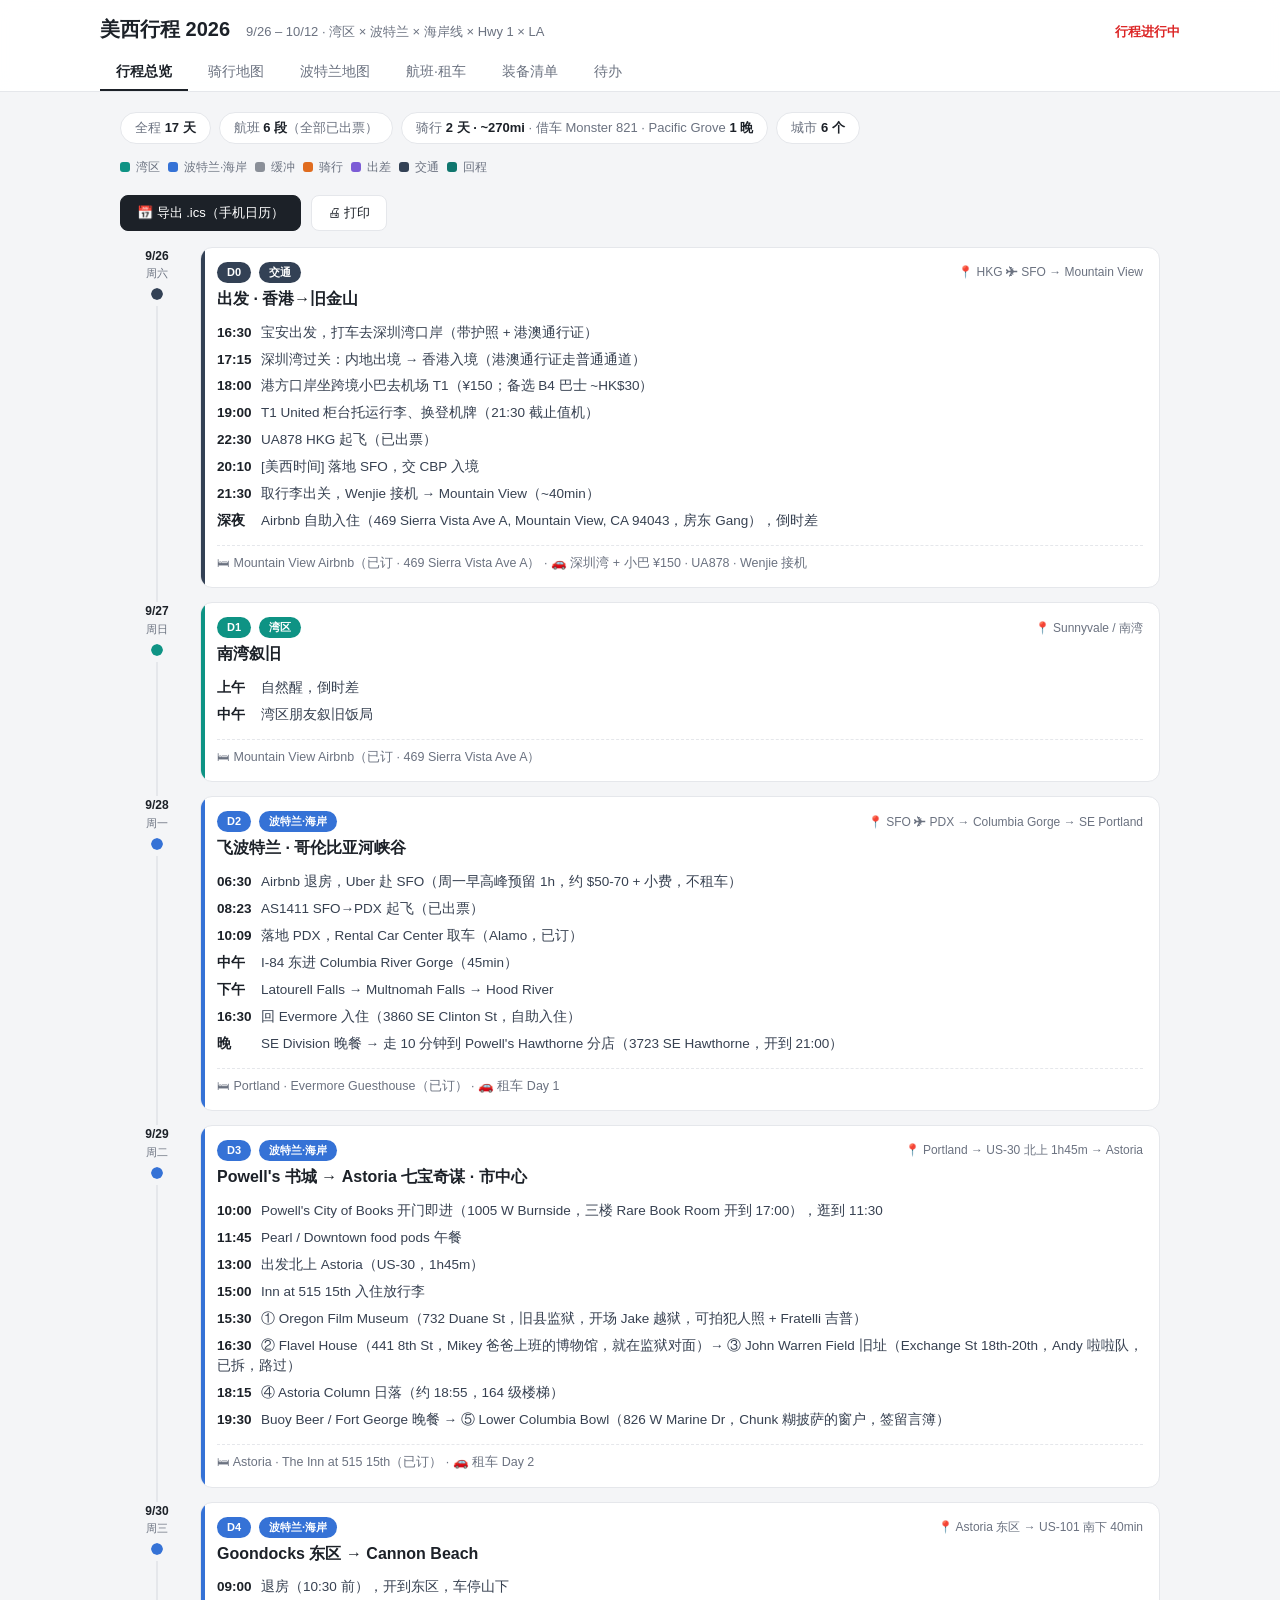
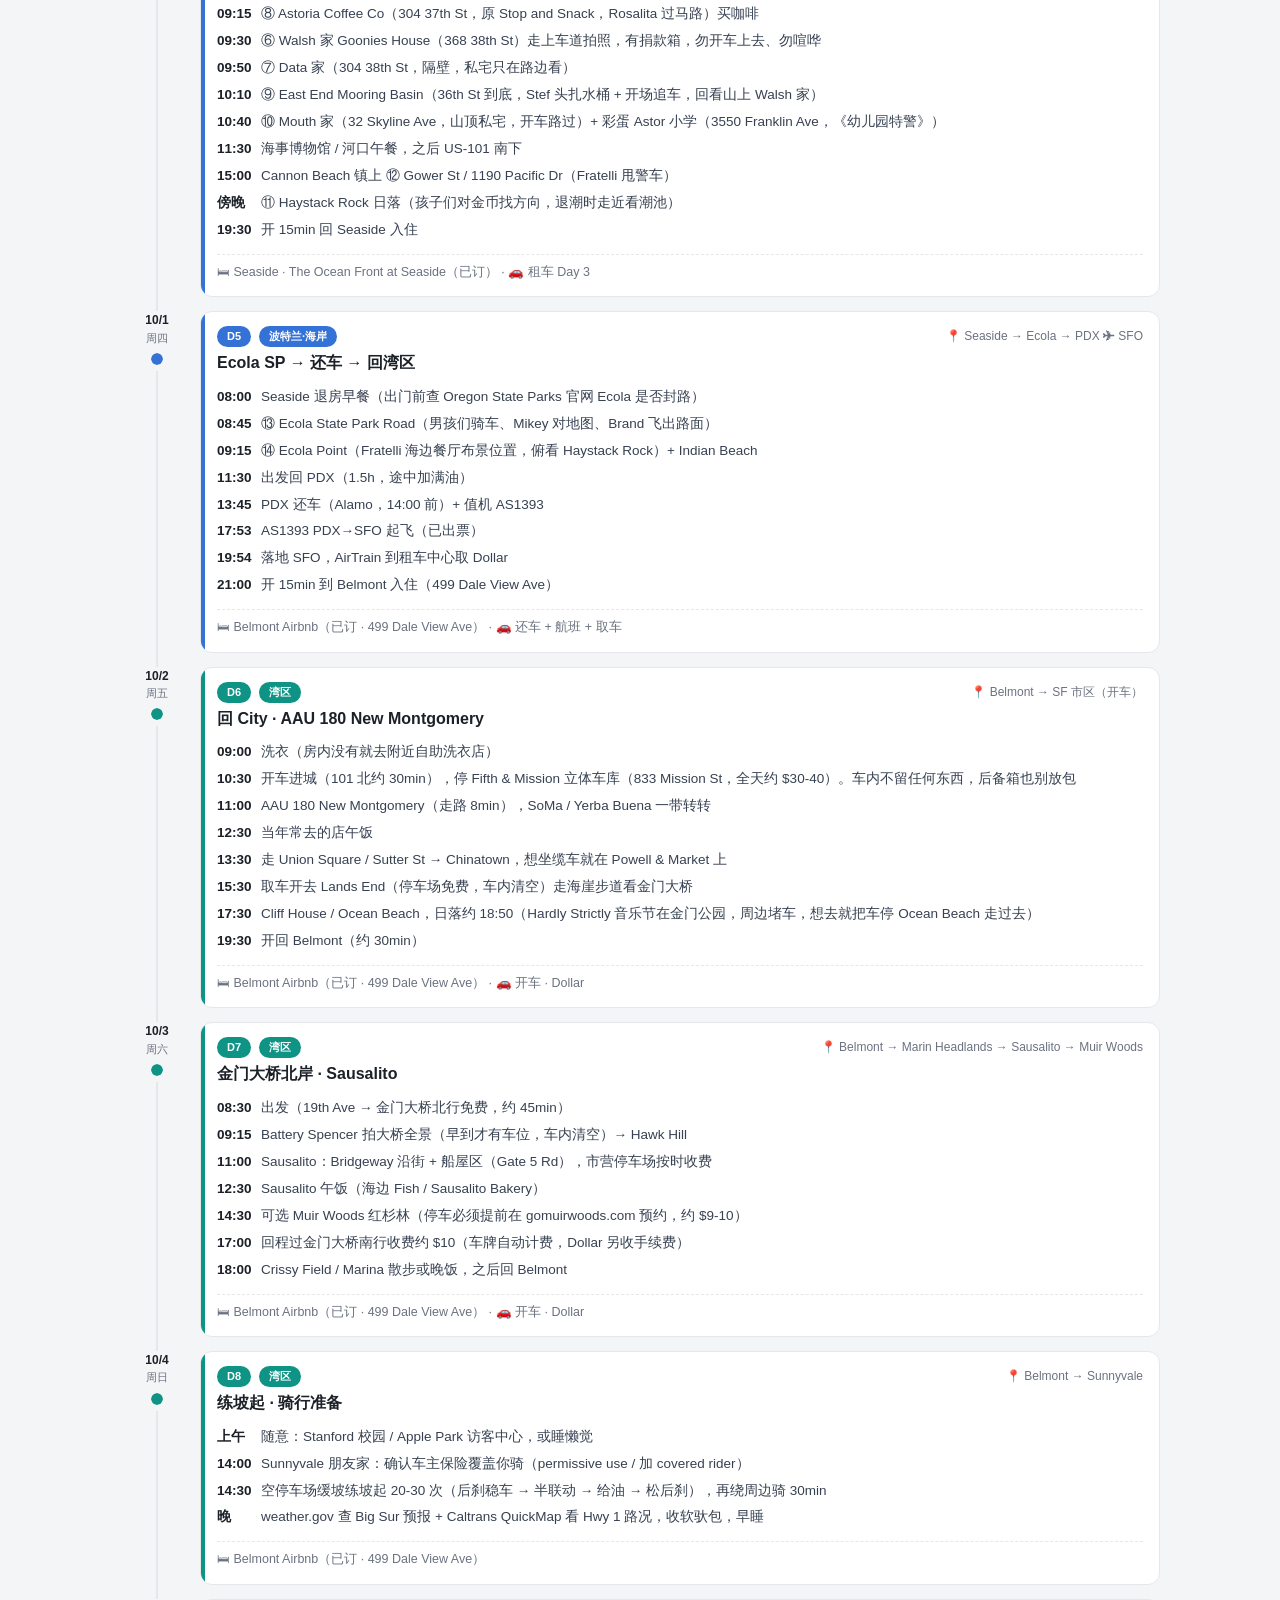
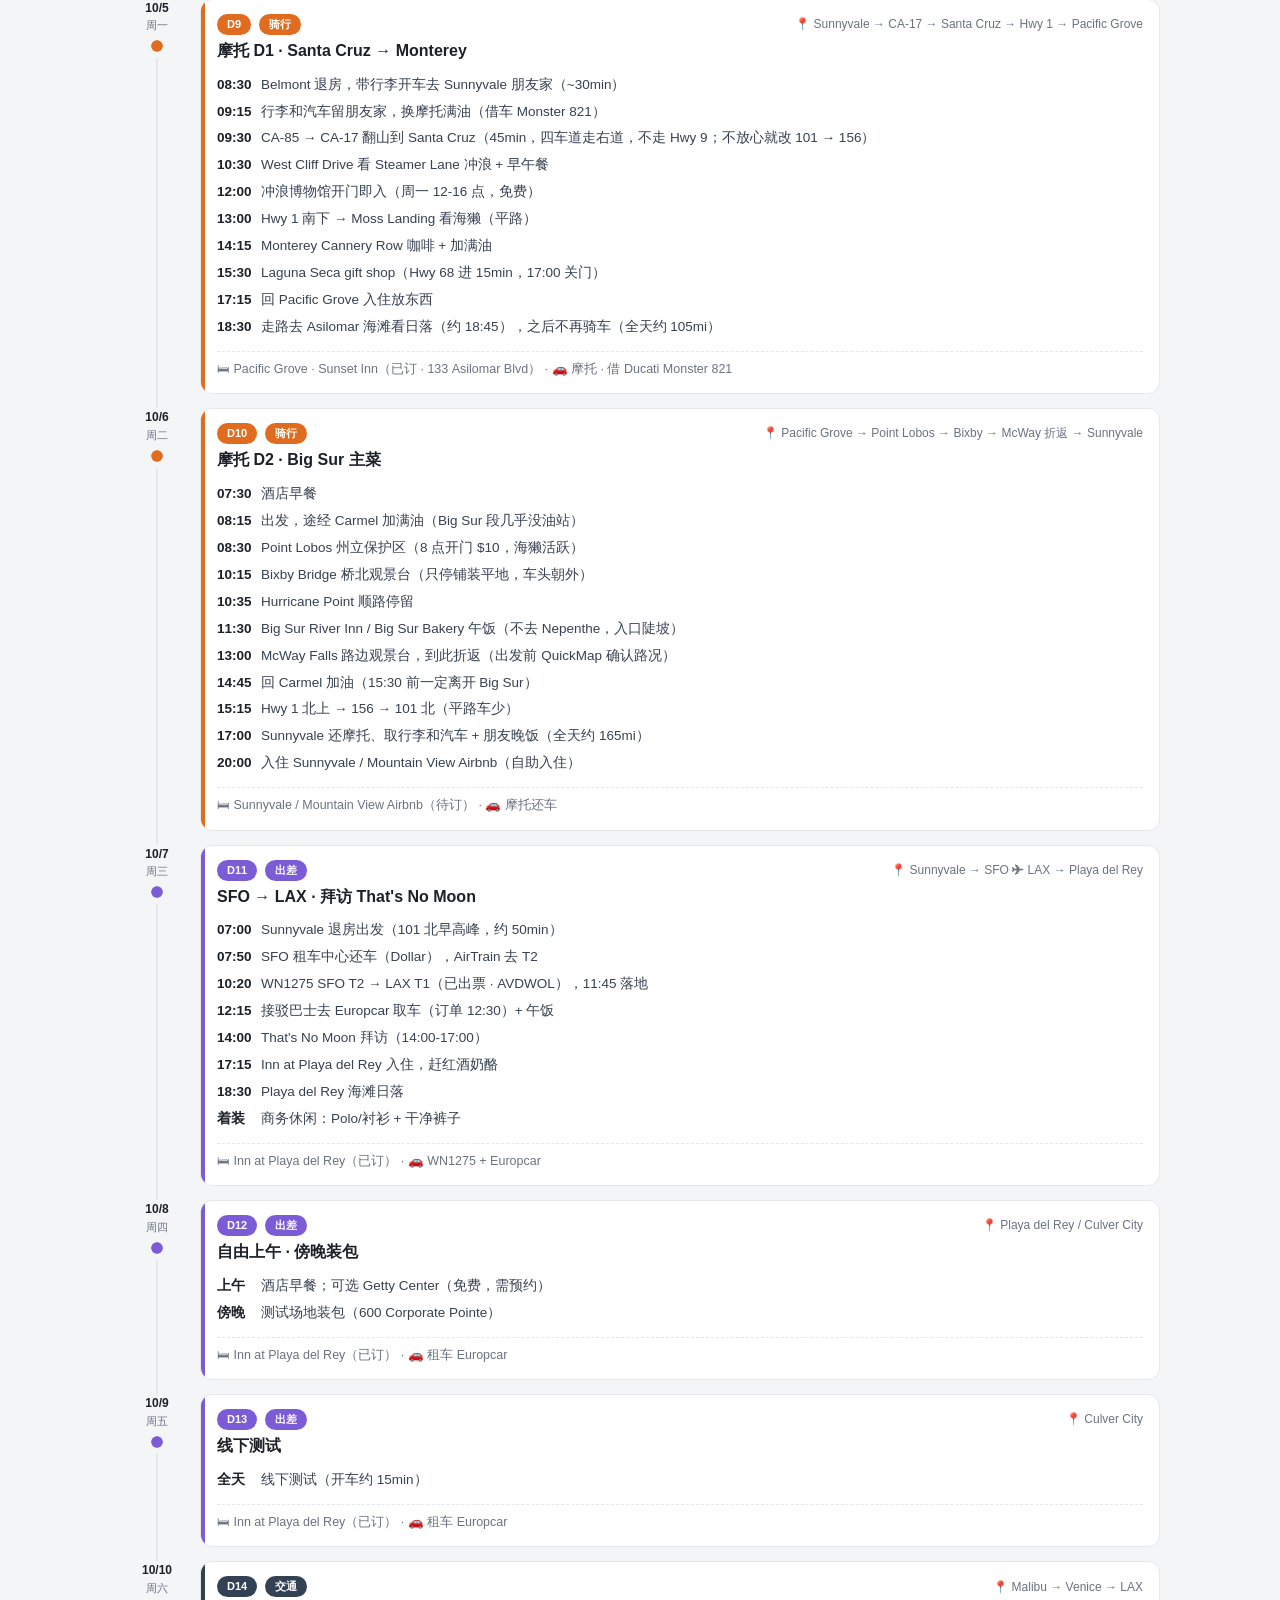
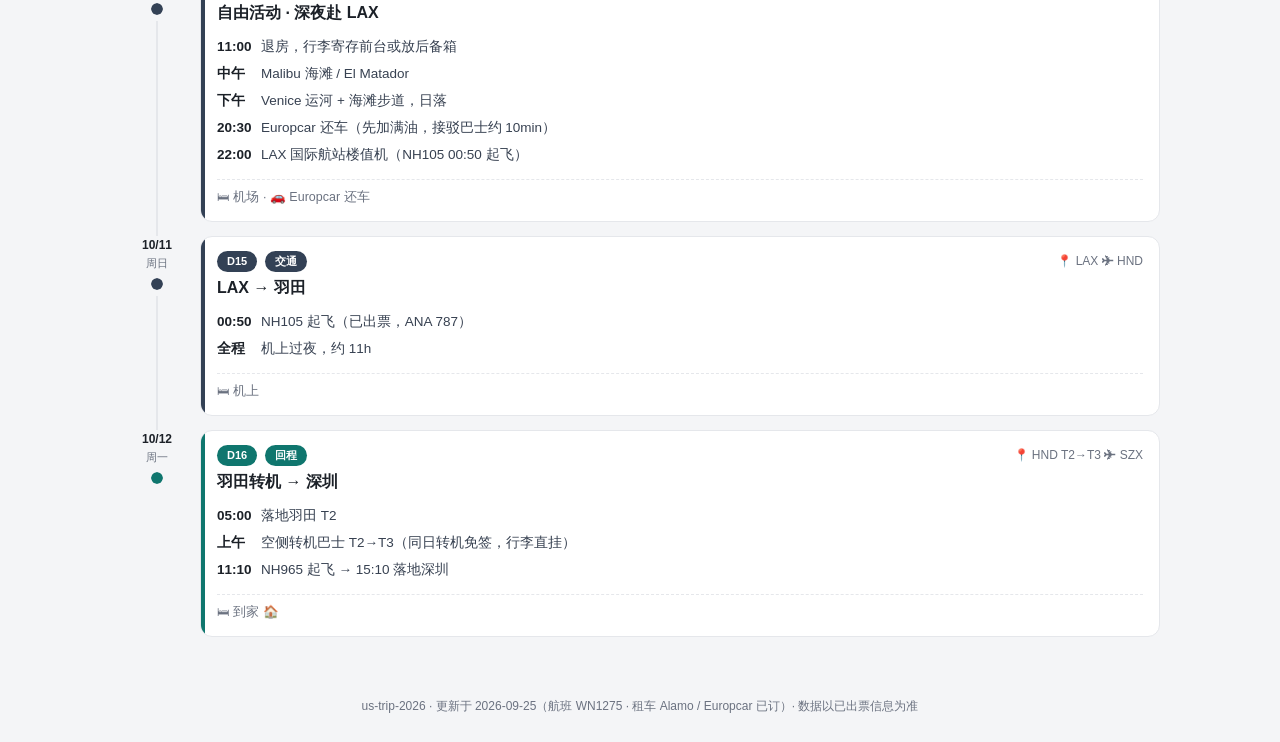
==== index.html @ 86986026 "update 0926-1213" ====
<!DOCTYPE html>
<html lang="zh-CN">
<head>
<meta charset="UTF-8">
<meta name="viewport" content="width=device-width, initial-scale=1.0">
<link rel="stylesheet" href="leaflet.css">
<meta name="robots" content="noindex,nofollow">
<meta name="theme-color" content="#1e3a8a">
<meta name="apple-mobile-web-app-capable" content="yes">
<meta name="mobile-web-app-capable" content="yes">
<meta name="apple-mobile-web-app-status-bar-style" content="default">
<meta name="apple-mobile-web-app-title" content="Tidepool">
<link rel="apple-touch-icon" href="icon-180.png">
<link rel="manifest" href="manifest.json">
<title>美西行程 2026 · 9/26-10/12</title>
<style>
:root{
  --bg:#f4f5f7; --card:#ffffff; --ink:#1c2128; --sub:#6b7280; --line:#e5e7eb;
  --bay:#0e9384; --pdx:#3572d6; --buf:#8a8f98; --ride:#e06c1f; --work:#7c5cd6; --fly:#334155; --home:#0f766e;
  --ok:#16a34a; --hot:#dc2626; --warn:#ca8a04;
}
*{margin:0;padding:0;box-sizing:border-box}
body{font-family:-apple-system,BlinkMacSystemFont,"Segoe UI","PingFang SC","Microsoft YaHei",sans-serif;background:var(--bg);color:var(--ink);line-height:1.55}
header{position:sticky;top:0;z-index:10;background:rgba(255,255,255,.92);backdrop-filter:blur(10px);border-bottom:1px solid var(--line);padding:14px 20px 0}
.h-top{display:flex;flex-wrap:wrap;align-items:baseline;gap:10px 16px;max-width:1080px;margin:0 auto}
h1{font-size:20px;font-weight:700}
.h-meta{font-size:13px;color:var(--sub)}
.count{font-size:13px;color:var(--hot);font-weight:600;margin-left:auto}
.tabs{display:flex;gap:4px;max-width:1080px;margin:10px auto 0}
.tab{border:none;background:none;padding:8px 16px;font-size:14px;color:var(--sub);cursor:pointer;border-radius:8px 8px 0 0;border-bottom:2px solid transparent}
.tab.on{color:var(--ink);font-weight:600;border-bottom-color:var(--ink)}
main{max-width:1080px;margin:0 auto;padding:20px}
section{display:none}
section.on{display:block}
.stats{display:flex;flex-wrap:wrap;gap:8px;margin-bottom:14px}
.chip{background:var(--card);border:1px solid var(--line);border-radius:99px;padding:5px 14px;font-size:13px;color:var(--sub)}
.chip b{color:var(--ink)}
.bar{display:flex;flex-wrap:wrap;gap:8px;margin:6px 0 18px}
.lg{display:flex;align-items:center;gap:6px;font-size:12px;color:var(--sub)}
.lg i{width:10px;height:10px;border-radius:3px;display:inline-block}
.actions{display:flex;gap:10px;margin-bottom:16px;flex-wrap:wrap}
.btn{border:1px solid var(--line);background:var(--card);border-radius:8px;padding:8px 16px;font-size:13px;cursor:pointer;color:var(--ink);font-weight:500}
.btn:hover{border-color:var(--ink)}
.btn.primary{background:var(--ink);color:#fff;border-color:var(--ink)}
/* timeline */
.tl{display:flex;flex-direction:column}
.day{display:flex;gap:0;position:relative}
.rail{width:74px;flex:none;display:flex;flex-direction:column;align-items:center}
.rail .dt{font-size:12px;font-weight:700;color:var(--ink)}
.rail .dw{font-size:11px;color:var(--sub)}
.rail .dot{width:12px;height:12px;border-radius:50%;margin:6px 0;flex:none;outline:3px solid var(--bg)}
.rail .ln{width:2px;flex:1;background:var(--line)}
.day:last-child .ln{display:none}
.card{flex:1;background:var(--card);border:1px solid var(--line);border-radius:12px;padding:14px 16px;margin:0 0 14px 6px;position:relative;overflow:hidden}
.card::before{content:"";position:absolute;left:0;top:0;bottom:0;width:4px;background:var(--pc)}
.c-head{display:flex;flex-wrap:wrap;align-items:center;gap:8px;margin-bottom:4px}
.c-title{font-size:16px;font-weight:700;margin-bottom:8px}
.badge{font-size:11px;font-weight:600;padding:2px 10px;border-radius:99px;color:#fff;background:var(--pc)}
.loc{font-size:12px;color:var(--sub);margin-left:auto}
.items{list-style:none}
.items li{font-size:13.5px;padding:3px 0;color:#374151}
.items b{display:inline-block;min-width:44px;color:var(--ink);font-weight:600}
.c-foot{margin-top:10px;padding-top:8px;border-top:1px dashed var(--line);font-size:12.5px;color:var(--sub)}
/* flights */
.fgrid{display:grid;grid-template-columns:repeat(auto-fill,minmax(min(320px,100%),1fr));gap:14px}.fcard{min-width:0;overflow-wrap:anywhere}
.fcard{background:var(--card);border:1px solid var(--line);border-radius:12px;padding:16px}
.f-top{display:flex;justify-content:space-between;align-items:center;margin-bottom:6px}
.f-no{font-size:13px;font-weight:600}
.st{font-size:11px;font-weight:700;padding:2px 10px;border-radius:99px}
.st.booked{background:#dcfce7;color:#15803d}
.st.todo{background:#fee2e2;color:#b91c1c}
.st.confirm{background:#fef3c7;color:#a16207}
.st.paid{background:#dbeafe;color:#1d4ed8}
.fsec{font-size:15px;font-weight:800;margin:18px 0 10px}
.f-route{font-size:18px;font-weight:700;letter-spacing:.5px}
.f-times{display:flex;gap:20px;margin:8px 0 4px}
.f-times div{font-size:13px;color:var(--sub)}
.f-times b{display:block;font-size:20px;color:var(--ink)}
.f-note{font-size:12.5px;color:var(--sub);margin-top:8px;padding-top:8px;border-top:1px dashed var(--line)}
.f-date{font-size:12px;color:var(--sub)}
/* packing */
.pbar{height:8px;background:var(--line);border-radius:99px;overflow:hidden;margin:8px 0 18px}
.pbar i{display:block;height:100%;background:var(--ok);width:0;transition:width .3s}
.ptext{font-size:13px;color:var(--sub)}
.pcat{background:var(--card);border:1px solid var(--line);border-radius:12px;padding:14px 16px;margin-bottom:14px}
.pcat h3{font-size:14px;font-weight:700;margin-bottom:10px}
.pitem{display:flex;align-items:flex-start;gap:10px;padding:5px 0;font-size:13.5px;cursor:pointer}
.pitem input{margin-top:3px;accent-color:var(--ok)}
.pitem.done span{color:var(--sub);text-decoration:line-through}
/* todo */
.tcard{background:var(--card);border:1px solid var(--line);border-left:4px solid var(--tc);border-radius:10px;padding:12px 16px;margin-bottom:10px;font-size:14px}
.tcard.done{color:var(--sub)}
.tcard .tag{font-size:11px;font-weight:700;margin-right:8px;color:var(--tc)}
/* ride map */
.rm-grid{display:grid;grid-template-columns:minmax(0,1.6fr) minmax(300px,1fr);gap:14px;align-items:start}
#rmap,#pmap{height:calc(100vh - 150px);min-height:480px;border-radius:14px;border:1px solid var(--line);background:#e8ecef;z-index:1}
.rm-side{max-height:calc(100vh - 150px);overflow:auto;padding-right:2px}
.rmtabs{display:flex;gap:6px;margin-bottom:10px;flex-wrap:wrap}
.rmtab{border:1px solid var(--line);background:var(--card);color:var(--sub);border-radius:99px;padding:6px 14px;font-size:13px;cursor:pointer;font-weight:600}
.rmtab.on{color:#fff;border-color:transparent}
.rmtab.on[data-rv="all"]{background:#1c2128}
.rmtab.on[data-rv="d1"]{background:#ea580c}
.rmtab.on[data-rv="d2"]{background:#b91c1c}
.rmtab.on[data-pv="all"]{background:#1c2128}
.rmtab.on[data-pv="d1"]{background:#2563eb}
.rmtab.on[data-pv="d2"]{background:#16a34a}
.rmtab.on[data-pv="d3"]{background:#ea580c}
.rmtab.on[data-pv="d4"]{background:#7c3aed}
.daycard{background:var(--card);border:1px solid var(--line);border-radius:14px;padding:14px 16px;margin-bottom:12px}
.daycard h2{font-size:15px;font-weight:700;display:flex;align-items:center;gap:8px;color:var(--ink)}
.daycard h2 i{width:10px;height:10px;border-radius:3px;display:inline-block;flex:none}
.daycard .dsum{font-size:12.5px;color:var(--sub);margin:4px 0 10px}
.rspot{display:flex;gap:10px;padding:8px 6px;border-top:1px dashed var(--line);cursor:pointer;border-radius:8px}
.rspot:hover{background:#f6f8fa}
.rspot .n{flex:none;width:22px;height:22px;border-radius:50%;color:#fff;font-size:12px;font-weight:700;display:flex;align-items:center;justify-content:center;margin-top:2px}
.rspot .st{min-width:0}
.rspot .st b{display:block;font-size:13.5px;color:var(--ink)}
.rspot .st span{font-size:12px;color:var(--sub)}
.rspot .st .why{font-size:12px;color:#374151;margin-top:2px}
.mleg{background:var(--card);border:1px solid var(--line);border-radius:12px;padding:10px 14px;font-size:12px;color:var(--sub);margin-bottom:12px}
.mleg b{color:var(--ink)}
.rtips{background:var(--card);border:1px solid var(--line);border-left:4px solid var(--ride);border-radius:10px;padding:10px 14px;font-size:12.5px;color:#374151;margin-bottom:12px}
.rtips b{color:var(--ink)}
.basemap-sw{background:#fff;border-radius:8px;box-shadow:0 1px 5px rgba(0,0,0,.4);overflow:hidden;display:flex}
.basemap-sw button{border:0;background:#fff;padding:5px 12px;font-size:12px;cursor:pointer;color:var(--sub);font-weight:600}
.basemap-sw button.on{background:var(--ink);color:#fff}
.pop-t{font-size:14.5px;font-weight:700}
.pop-c{display:inline-block;font-size:11px;color:#fff;border-radius:99px;padding:1px 9px;margin:4px 0 6px}
.pop-time{font-size:12.5px;color:var(--sub)}
.pop-note{font-size:12.5px;color:#374151;margin-top:6px;max-width:260px}
.pop-nav{display:inline-block;margin-top:8px;font-size:12.5px;font-weight:600;color:#2563eb;text-decoration:none;border:1px solid #bfdbfe;border-radius:8px;padding:3px 10px;background:#eff6ff}
.pop-nav:hover{background:#dbeafe}
.nav-link{display:inline-block;margin-top:4px;font-size:12px;font-weight:600;color:#2563eb;text-decoration:none}
.nav-link:hover{text-decoration:underline}
footer{text-align:center;font-size:12px;color:var(--sub);padding:26px 0}
@media (max-width:640px){
  .rail{width:52px}
  .items b{min-width:40px}
  main{padding:14px}
  .rm-grid{grid-template-columns:1fr}
  #rmap,#pmap{height:60vh;min-height:380px}
  .rm-side{max-height:none}
}
</style>
<script>const NAVQ={"Hwy 9 红杉山道": "Highway 9, Boulder Creek, CA", "West Cliff · Steamer Lane": "Steamer Lane, Santa Cruz, CA", "Santa Cruz 冲浪博物馆": "Santa Cruz Surfing Museum", "Moss Landing 海獭": "Moss Landing Harbor, CA", "Monterey · Cannery Row": "Cannery Row, Monterey, CA", "Laguna Seca gift shop": "WeatherTech Raceway Laguna Seca", "Pacific Grove / Asilomar 日落": "Asilomar State Beach, Pacific Grove, CA", "Carmel 入住": "Carmel-by-the-Sea, CA", "Carmel 出发": "Carmel-by-the-Sea, CA", "Point Lobos 州立保护区": "Point Lobos State Natural Reserve", "Bixby Bridge": "Bixby Creek Bridge, Big Sur, CA", "Hurricane Point": "Hurricane Point, Big Sur, CA", "Nepenthe 早午饭": "Nepenthe, Big Sur, CA", "McWay Falls 观景台": "McWay Falls Overlook, Big Sur, CA", "PDX 机场 · 取车": "Portland International Airport", "PDX · 还车+值机": "Portland International Airport", "Latourell Falls": "Latourell Falls, OR", "Multnomah Falls": "Multnomah Falls, OR", "Hood River · 河畔午餐": "Hood River Waterfront Park, Hood River, OR", "Timberline Lodge（可选）": "Timberline Lodge, OR", "Pearl District · 晚餐+酒店": "Pearl District, Portland, OR", "日本花园 Portland Japanese Garden": "Portland Japanese Garden", "Pittock Mansion 观景台": "Pittock Mansion, Portland", "Astoria Column · 日落": "Astoria Column, Astoria, OR", "Astoria · 住一晚": "515 15th St, Astoria, OR 97103", "Astoria Riverwalk · 晨间散步": "Astoria Riverwalk, Astoria, OR", "Pier 39 · Coffee Girl 早餐": "Coffee Girl, Astoria, OR", "Columbia River Maritime Museum": "Columbia River Maritime Museum, Astoria", "Goondocks · 《七宝奇谋》": "Goonies House, 368 38th St, Astoria, OR", "Flavel House（可选）": "Flavel House Museum, Astoria", "Haystack Rock · 潮池+日落": "Haystack Rock, Cannon Beach, OR", "Ecola State Park": "Ecola Point, Ecola State Park, OR", "Sunnyvale 出发": "Sunnyvale, CA", "Sunnyvale 还车": "Sunnyvale, CA", "Hwy 68 → 101 回程": "WeatherTech Raceway Laguna Seca", "⛽ Sunnyvale · 出发满油": "gas station, Sunnyvale, CA", "⛽ Monterey · 午后补油": "gas station, Del Monte Ave, Monterey, CA", "⛽ Carmel · 晚上加满": "gas station, Carmel-by-the-Sea, CA", "Food Pod · 午餐": "Midtown Beer Garden food carts, Portland, OR", "Astoria–Megler Bridge 机位": "Astoria-Megler Bridge, Astoria, OR", "海滩晨光": "Haystack Rock, Cannon Beach, OR", "CA-17 翻山": "Highway 17, Scotts Valley, CA", "Pacific Grove 入住": "Sunset Inn, 133 Asilomar Blvd, Pacific Grove, CA", "Pacific Grove 出发": "Sunset Inn, 133 Asilomar Blvd, Pacific Grove, CA", "Big Sur River Inn 午饭": "Big Sur River Inn, Big Sur, CA", "Hwy 1 → 156 → 101 回程": "Castroville, CA", "⛽ Carmel · 加满": "gas station, Carmel-by-the-Sea, CA"};function gnav(s){const q=NAVQ[s.t]||s.t;return 'https://www.google.com/maps/dir/?api=1&destination='+encodeURIComponent(q)+'&travelmode=driving'}</script><style>
html,body{overflow-x:hidden;max-width:100%}
header{padding-top:calc(14px + env(safe-area-inset-top))}
@media(max-width:720px){
 header{padding-left:12px;padding-right:12px}
 .tabs{overflow-x:auto;flex-wrap:nowrap;-webkit-overflow-scrolling:touch;scrollbar-width:none}
 .tabs::-webkit-scrollbar{display:none}
 .tab{white-space:nowrap;flex:0 0 auto;padding:8px 11px}
 main{padding:12px}
 .card *,.rm-side *{min-width:0;overflow-wrap:anywhere}
 .count{margin-left:0}
 #rmap,#pmap{height:58vh!important;min-height:320px}
 .fgrid,.rm-grid{grid-template-columns:minmax(0,1fr)!important}
 .day .card{min-width:0}
 .c-head{flex-wrap:wrap}
 .loc{flex-basis:100%;margin-left:0!important;margin-top:4px;white-space:normal}
 .h-meta{display:block;width:100%}
}
</style></head>
<body>
<header>
  <div class="h-top">
    <h1>美西行程 2026</h1>
    <span class="h-meta">9/26 – 10/12 · 湾区 × 波特兰 × 海岸线 × Hwy 1 × LA</span>
    <span class="count" id="countdown"></span>
  </div>
  <div class="tabs" id="tabs">
    <button class="tab on" data-v="trip">行程总览</button>
    <button class="tab" data-v="ridemap">骑行地图</button>
    <button class="tab" data-v="pdxmap">波特兰地图</button>
    <button class="tab" data-v="flights">航班·租车</button>
    <button class="tab" data-v="pack">装备清单</button>
    <button class="tab" data-v="todo">待办</button>
  </div>
</header>
<main>
  <section id="v-trip" class="on">
    <div class="stats">
      <span class="chip">全程 <b>17 天</b></span>
      <span class="chip">航班 <b>6 段</b>（全部已出票）</span>
      <span class="chip">骑行 <b>2 天 · ~270mi</b> · 借车 Monster 821 · Pacific Grove <b>1 晚</b></span>
      <span class="chip">城市 <b>6 个</b></span>
    </div>
    <div class="bar" id="legend"></div>
    <div class="actions">
      <button class="btn primary" onclick="exportICS()">📅 导出 .ics（手机日历）</button>
      <button class="btn" onclick="window.print()">🖨 打印</button>
    </div>
    <div class="tl" id="timeline"></div>
  </section>
  <section id="v-ridemap">
    <div class="rm-grid">
      <div id="rmap"></div>
      <div class="rm-side">
        <div class="rmtabs" id="rmtabs">
          <button class="rmtab on" data-rv="all">全部</button>
          <button class="rmtab" data-rv="d1">D1 · 10/5 北段</button>
          <button class="rmtab" data-rv="d2">D2 · 10/6 Big Sur</button>
        </div>
        <div class="mleg"><b>读图</b>：实线=去程，虚线=回程/折返；橙=D1 北段，红=D2 Big Sur，绿⛽=加油点。路线为示意折线（沿 Hwy 17 / 1 / 156 / 101），导航以 Google Maps 为准；点地图圆点或右侧条目可互相跳转。</div>
        <div id="rside"></div>
        <div class="rtips"><b>⛽ 三站加油</b>：Sunnyvale 满 → Monterey 补 → D2 早 Carmel 满 → D2 回程 Carmel 再补，每 100mi 加一次（Monster 821 油箱 16.5L，续航约 280km）；Big Sur 村内油站少且贵，不依赖。</div>
        <div class="rtips"><b>⚠️ 出发前确认</b>：Laguna Seca 商店赛后时段 (831) 242-8201；Caltrans District 5 查 Big Sur 路况。Big Sur 村以南无手机信号，提前下好离线地图。</div>
        <div class="rtips"><b>🌧 雨天预案</b>：两天整体对调或压缩单日（保 Point Lobos + Bixby）。冲浪博物馆周一限定，对调则放弃，改周二 Monterey 水族馆（室内）。</div>
      </div>
    </div>
  </section>
  <section id="v-pdxmap">
    <div class="rm-grid">
      <div id="pmap"></div>
      <div class="rm-side">
        <div class="rmtabs" id="ptabs">
          <button class="rmtab on" data-pv="all">全部</button>
          <button class="rmtab" data-pv="d1">D1 · 9/28 峡谷</button>
          <button class="rmtab" data-pv="d2">D2 · 9/29 市区→Astoria</button>
          <button class="rmtab" data-pv="d3">D3 · 9/30 Astoria→海岸</button>
          <button class="rmtab" data-pv="d4">D4 · 10/1 回PDX</button>
        </div>
        <div class="mleg"><b>读图</b>：实线=去程，虚线=回程/重复段；蓝=D1 峡谷，绿=D2 市区→Astoria，橙=D3 海岸，紫=D4 回程。路线为示意折线（沿 I-84 / US-30 / US-101 / US-26），导航以 Google Maps 为准。点位均带 <b>🧭 Google 导航</b>：手机点击直接唤起 Google Maps App。四天动线零回头路：机场即峡谷入口，US-26 内陆直线回机场。</div>
        <div id="pside"></div>
        <div class="rtips"><b>🌧 雨天 B 计划</b>：D3 海事博物馆全程室内；瀑布步道铺装路小雨照走；Ecola 雨后泥地只去观景台。前一晚查 Cannon Beach tide chart（NOAA），潮池只在低潮前后 1h 可看。</div>
        <div class="rtips"><b>🍮 吃喝 & 落地须知</b>：Bowpicker 鱼薯 ~18:00 打烊，赶不上改 Buoy Beer 河景；Blue Star Doughnut 公认优于 Voodoo；俄勒冈禁止自助加油（全程有人服务）；PDX 还车前机场外围加油更便宜。</div>
      </div>
    </div>
  </section>
  <section id="v-flights"><div class="fsec">✈ 航班</div><div class="fgrid" id="fgrid"></div><div class="fsec">🚗 租车</div><div class="fgrid" id="cgrid"></div></section>
  <section id="v-pack">
    <div class="ptext" id="ptext"></div>
    <div class="pbar"><i id="pbar"></i></div>
    <div class="actions"><button class="btn" onclick="resetPack()">重置勾选</button></div>
    <div id="pack"></div>
  </section>
  <section id="v-todo">
    <div id="todo"></div>
    <div class="daycard" style="margin-top:14px"><h2><i style="background:#16a34a"></i>🚗 租车已订</h2><div class="dsum">PDX Alamo（9/28-10/1）· LAX Europcar（10/7-10/10）· SFO Dollar（10/1-10/7）。订单号、取还车时间、待办都在「航班·租车」Tab。</div><div style="font-size:12.5px;color:#374151;margin-top:8px">俄勒冈禁止自助加油；取还车全车拍照；押金 $200-400 信用卡预授权；带护照、驾照原件、翻译件、本人信用卡。</div></div>
  </section>
</main>
<footer>us-trip-2026 · 更新于 2026-09-25（航班 WN1275 · 租车 Alamo / Europcar 已订）· 数据以已出票信息为准</footer>
<script src="leaflet.js"></script>
<script>
const PH = {
  bay:{n:'湾区',c:'var(--bay)'}, pdx:{n:'波特兰·海岸',c:'var(--pdx)'},
  buf:{n:'缓冲',c:'var(--buf)'}, ride:{n:'骑行',c:'var(--ride)'},
  work:{n:'出差',c:'var(--work)'}, fly:{n:'交通',c:'var(--fly)'}, home:{n:'回程',c:'var(--home)'}
};
const WD = ['日','一','二','三','四','五','六'];
const DAYS = [
 {d:'2026-09-26',ph:'fly',t:'出发 · 香港→旧金山',loc:'HKG ✈ SFO → Mountain View',items:[['16:30','宝安出发，打车去深圳湾口岸（带护照 + 港澳通行证）'],['17:15','深圳湾过关：内地出境 → 香港入境（港澳通行证走普通通道）'],['18:00','港方口岸坐跨境小巴去机场 T1（¥150；备选 B4 巴士 ~HK$30）'],['19:00','T1 United 柜台托运行李、换登机牌（21:30 截止值机）'],['22:30','UA878 HKG 起飞（已出票）'],['20:10','[美西时间] 落地 SFO，交 CBP 入境'],['21:30','取行李出关，Wenjie 接机 → Mountain View（~40min）'],['深夜','Airbnb 自助入住（469 Sierra Vista Ave A, Mountain View, CA 94043，房东 Gang），倒时差']],stay:'Mountain View Airbnb（已订 · 469 Sierra Vista Ave A）',mv:'深圳湾 + 小巴 ¥150 · UA878 · Wenjie 接机'},
 {d:'2026-09-27',ph:'bay',t:'南湾叙旧',loc:'Sunnyvale / 南湾',items:[['上午','自然醒，倒时差'],['中午','湾区朋友叙旧饭局']],stay:'Mountain View Airbnb（已订 · 469 Sierra Vista Ave A）'},
 {d:'2026-09-28',ph:'pdx',t:'飞波特兰 · 哥伦比亚河峡谷',loc:'SFO ✈ PDX → Columbia Gorge → SE Portland',items:[['06:30','Airbnb 退房，Uber 赴 SFO（周一早高峰预留 1h，约 $50-70 + 小费，不租车）'],['08:23','AS1411 SFO→PDX 起飞（已出票）'],['10:09','落地 PDX，Rental Car Center 取车（Alamo，已订）'],['中午','I-84 东进 Columbia River Gorge（45min）'],['下午','Latourell Falls → Multnomah Falls → Hood River'],['16:30','回 Evermore 入住（3860 SE Clinton St，自助入住）'],['晚','SE Division 晚餐 → 走 10 分钟到 Powell\'s Hawthorne 分店（3723 SE Hawthorne，开到 21:00）']],stay:'Portland · Evermore Guesthouse（已订）',mv:'租车 Day 1'},
 {d:'2026-09-29',ph:'pdx',t:'Powell\'s 书城 → Astoria 七宝奇谋 · 市中心',loc:'Portland → US-30 北上 1h45m → Astoria',items:[['10:00','Powell\'s City of Books 开门即进（1005 W Burnside，三楼 Rare Book Room 开到 17:00），逛到 11:30'],['11:45','Pearl / Downtown food pods 午餐'],['13:00','出发北上 Astoria（US-30，1h45m）'],['15:00','Inn at 515 15th 入住放行李'],['15:30','① Oregon Film Museum（732 Duane St，旧县监狱，开场 Jake 越狱，可拍犯人照 + Fratelli 吉普）'],['16:30','② Flavel House（441 8th St，Mikey 爸爸上班的博物馆，就在监狱对面）→ ③ John Warren Field 旧址（Exchange St 18th-20th，Andy 啦啦队，已拆，路过）'],['18:15','④ Astoria Column 日落（约 18:55，164 级楼梯）'],['19:30','Buoy Beer / Fort George 晚餐 → ⑤ Lower Columbia Bowl（826 W Marine Dr，Chunk 糊披萨的窗户，签留言簿）']],stay:'Astoria · The Inn at 515 15th（已订）',mv:'租车 Day 2'},
 {d:'2026-09-30',ph:'pdx',t:'Goondocks 东区 → Cannon Beach',loc:'Astoria 东区 → US-101 南下 40min',items:[['09:00','退房（10:30 前），开到东区，车停山下'],['09:15','⑧ Astoria Coffee Co（304 37th St，原 Stop and Snack，Rosalita 过马路）买咖啡'],['09:30','⑥ Walsh 家 Goonies House（368 38th St）走上车道拍照，有捐款箱，勿开车上去、勿喧哗'],['09:50','⑦ Data 家（304 38th St，隔壁，私宅只在路边看）'],['10:10','⑨ East End Mooring Basin（36th St 到底，Stef 头扎水桶 + 开场追车，回看山上 Walsh 家）'],['10:40','⑩ Mouth 家（32 Skyline Ave，山顶私宅，开车路过）+ 彩蛋 Astor 小学（3550 Franklin Ave，《幼儿园特警》）'],['11:30','海事博物馆 / 河口午餐，之后 US-101 南下'],['15:00','Cannon Beach 镇上 ⑫ Gower St / 1190 Pacific Dr（Fratelli 甩警车）'],['傍晚','⑪ Haystack Rock 日落（孩子们对金币找方向，退潮时走近看潮池）'],['19:30','开 15min 回 Seaside 入住']],stay:'Seaside · The Ocean Front at Seaside（已订）',mv:'租车 Day 3'},
 {d:'2026-10-01',ph:'pdx',t:'Ecola SP → 还车 → 回湾区',loc:'Seaside → Ecola → PDX ✈ SFO',items:[['08:00','Seaside 退房早餐（出门前查 Oregon State Parks 官网 Ecola 是否封路）'],['08:45','⑬ Ecola State Park Road（男孩们骑车、Mikey 对地图、Brand 飞出路面）'],['09:15','⑭ Ecola Point（Fratelli 海边餐厅布景位置，俯看 Haystack Rock）+ Indian Beach'],['11:30','出发回 PDX（1.5h，途中加满油）'],['13:45','PDX 还车（Alamo，14:00 前）+ 值机 AS1393'],['17:53','AS1393 PDX→SFO 起飞（已出票）'],['19:54','落地 SFO，AirTrain 到租车中心取 Dollar'],['21:00','开 15min 到 Belmont 入住（499 Dale View Ave）']],stay:'Belmont Airbnb（已订 · 499 Dale View Ave）',mv:'还车 + 航班 + 取车'},
 {d:'2026-10-02',ph:'bay',t:'回 City · AAU 180 New Montgomery',loc:'Belmont → SF 市区（开车）',items:[['09:00','洗衣（房内没有就去附近自助洗衣店）'],['10:30','开车进城（101 北约 30min），停 Fifth & Mission 立体车库（833 Mission St，全天约 $30-40）。车内不留任何东西，后备箱也别放包'],['11:00','AAU 180 New Montgomery（走路 8min），SoMa / Yerba Buena 一带转转'],['12:30','当年常去的店午饭'],['13:30','走 Union Square / Sutter St → Chinatown，想坐缆车就在 Powell & Market 上'],['15:30','取车开去 Lands End（停车场免费，车内清空）走海崖步道看金门大桥'],['17:30','Cliff House / Ocean Beach，日落约 18:50（Hardly Strictly 音乐节在金门公园，周边堵车，想去就把车停 Ocean Beach 走过去）'],['19:30','开回 Belmont（约 30min）']],stay:'Belmont Airbnb（已订 · 499 Dale View Ave）',mv:'开车 · Dollar'},
 {d:'2026-10-03',ph:'bay',t:'金门大桥北岸 · Sausalito',loc:'Belmont → Marin Headlands → Sausalito → Muir Woods',items:[['08:30','出发（19th Ave → 金门大桥北行免费，约 45min）'],['09:15','Battery Spencer 拍大桥全景（早到才有车位，车内清空）→ Hawk Hill'],['11:00','Sausalito：Bridgeway 沿街 + 船屋区（Gate 5 Rd），市营停车场按时收费'],['12:30','Sausalito 午饭（海边 Fish / Sausalito Bakery）'],['14:30','可选 Muir Woods 红杉林（停车必须提前在 gomuirwoods.com 预约，约 $9-10）'],['17:00','回程过金门大桥南行收费约 $10（车牌自动计费，Dollar 另收手续费）'],['18:00','Crissy Field / Marina 散步或晚饭，之后回 Belmont']],stay:'Belmont Airbnb（已订 · 499 Dale View Ave）',mv:'开车 · Dollar'},
 {d:'2026-10-04',ph:'bay',t:'练坡起 · 骑行准备',loc:'Belmont → Sunnyvale',items:[['上午','随意：Stanford 校园 / Apple Park 访客中心，或睡懒觉'],['14:00','Sunnyvale 朋友家：确认车主保险覆盖你骑（permissive use / 加 covered rider）'],['14:30','空停车场缓坡练坡起 20-30 次（后刹稳车 → 半联动 → 给油 → 松后刹），再绕周边骑 30min'],['晚','weather.gov 查 Big Sur 预报 + Caltrans QuickMap 看 Hwy 1 路况，收软驮包，早睡']],stay:'Belmont Airbnb（已订 · 499 Dale View Ave）'},
 {d:'2026-10-05',ph:'ride',t:'摩托 D1 · Santa Cruz → Monterey',loc:'Sunnyvale → CA-17 → Santa Cruz → Hwy 1 → Pacific Grove',items:[['08:30','Belmont 退房，带行李开车去 Sunnyvale 朋友家（~30min）'],['09:15','行李和汽车留朋友家，换摩托满油（借车 Monster 821）'],['09:30','CA-85 → CA-17 翻山到 Santa Cruz（45min，四车道走右道，不走 Hwy 9；不放心就改 101 → 156）'],['10:30','West Cliff Drive 看 Steamer Lane 冲浪 + 早午餐'],['12:00','冲浪博物馆开门即入（周一 12-16 点，免费）'],['13:00','Hwy 1 南下 → Moss Landing 看海獭（平路）'],['14:15','Monterey Cannery Row 咖啡 + 加满油'],['15:30','Laguna Seca gift shop（Hwy 68 进 15min，17:00 关门）'],['17:15','回 Pacific Grove 入住放东西'],['18:30','走路去 Asilomar 海滩看日落（约 18:45），之后不再骑车（全天约 105mi）']],stay:'Pacific Grove · Sunset Inn（已订 · 133 Asilomar Blvd）',mv:'摩托 · 借 Ducati Monster 821'},
 {d:'2026-10-06',ph:'ride',t:'摩托 D2 · Big Sur 主菜',loc:'Pacific Grove → Point Lobos → Bixby → McWay 折返 → Sunnyvale',items:[['07:30','酒店早餐'],['08:15','出发，途经 Carmel 加满油（Big Sur 段几乎没油站）'],['08:30','Point Lobos 州立保护区（8 点开门 $10，海獭活跃）'],['10:15','Bixby Bridge 桥北观景台（只停铺装平地，车头朝外）'],['10:35','Hurricane Point 顺路停留'],['11:30','Big Sur River Inn / Big Sur Bakery 午饭（不去 Nepenthe，入口陡坡）'],['13:00','McWay Falls 路边观景台，到此折返（出发前 QuickMap 确认路况）'],['14:45','回 Carmel 加油（15:30 前一定离开 Big Sur）'],['15:15','Hwy 1 北上 → 156 → 101 北（平路车少）'],['17:00','Sunnyvale 还摩托、取行李和汽车 + 朋友晚饭（全天约 165mi）'],['20:00','入住 Sunnyvale / Mountain View Airbnb（自助入住）']],stay:'Sunnyvale / Mountain View Airbnb（待订）',mv:'摩托还车'},
 {d:'2026-10-07',ph:'work',t:'SFO → LAX · 拜访 That\'s No Moon',loc:'Sunnyvale → SFO ✈ LAX → Playa del Rey',items:[['07:00','Sunnyvale 退房出发（101 北早高峰，约 50min）'],['07:50','SFO 租车中心还车（Dollar），AirTrain 去 T2'],['10:20','WN1275 SFO T2 → LAX T1（已出票 · AVDWOL），11:45 落地'],['12:15','接驳巴士去 Europcar 取车（订单 12:30）+ 午饭'],['14:00','That\'s No Moon 拜访（14:00-17:00）'],['17:15','Inn at Playa del Rey 入住，赶红酒奶酪'],['18:30','Playa del Rey 海滩日落'],['着装','商务休闲：Polo/衬衫 + 干净裤子']],stay:'Inn at Playa del Rey（已订）',mv:'WN1275 + Europcar'},
 {d:'2026-10-08',ph:'work',t:'自由上午 · 傍晚装包',loc:'Playa del Rey / Culver City',items:[['上午','酒店早餐；可选 Getty Center（免费，需预约）'],['傍晚','测试场地装包（600 Corporate Pointe）']],stay:'Inn at Playa del Rey（已订）',mv:'租车 Europcar'},
 {d:'2026-10-09',ph:'work',t:'线下测试',loc:'Culver City',items:[['全天','线下测试（开车约 15min）']],stay:'Inn at Playa del Rey（已订）',mv:'租车 Europcar'},
 {d:'2026-10-10',ph:'fly',t:'自由活动 · 深夜赴 LAX',loc:'Malibu → Venice → LAX',items:[['11:00','退房，行李寄存前台或放后备箱'],['中午','Malibu 海滩 / El Matador'],['下午','Venice 运河 + 海滩步道，日落'],['20:30','Europcar 还车（先加满油，接驳巴士约 10min）'],['22:00','LAX 国际航站楼值机（NH105 00:50 起飞）']],stay:'机场',mv:'Europcar 还车'},
 {d:'2026-10-11',ph:'fly',t:'LAX → 羽田',loc:'LAX ✈ HND',items:[['00:50','NH105 起飞（已出票，ANA 787）'],['全程','机上过夜，约 11h']],stay:'机上'},
 {d:'2026-10-12',ph:'home',t:'羽田转机 → 深圳',loc:'HND T2→T3 ✈ SZX',items:[['05:00','落地羽田 T2'],['上午','空侧转机巴士 T2→T3（同日转机免签，行李直挂）'],['11:10','NH965 起飞 → 15:10 落地深圳']],stay:'到家 🏠'}
];
const FLIGHTS = [
 {rt:'HKG → SFO',dt:'9/26 周六',dep:'22:30',arr:'20:10 当日',no:'UA878 美联航 · 787',st:'booked',note:'已出票（自费 CNY 3,686 = 票价 1,873 + 税 1,813）· 电子票号 0167508899133。飞行约 12.5h，落地后 Wenjie 接机，直接去 Mountain View Airbnb（469 Sierra Vista Ave A）。'},
 {rt:'SFO → PDX',dt:'9/28 周一',dep:'08:23',arr:'10:09',no:'AS1411 阿拉斯加 · 经济舱',st:'booked',note:'已出票（自费 $228.30，不可退）（0 托运 · 2 随身）。Sunnyvale → SFO 周一早高峰预留 1h+，06:30 前上车；提前 24h 在 Alaska App 值机选座。'},
 {rt:'PDX → SFO',dt:'10/1 周四',dep:'17:53',arr:'19:54',no:'AS1393 阿拉斯加 · 经济舱',st:'booked',note:'已出票（自费 $228.30，不可退）（0 托运 · 2 随身）。行李仅 Little America 背包，还车后无托运负担；落地 SFO 后 AirTrain 到租车中心取 Dollar。'},
 {rt:'SFO → LAX',dt:'10/7 周三',dep:'10:20 T2',arr:'11:45 T1',no:'WN1275 西南航空',st:'booked',note:'已出票（自费 ¥1,325，不得退改），含 1 件 23kg 托运。西南确认号 <b>AVDWOL</b> · 电子票号 5267588199511 · 同程订单 ITX9XG260925BP5Z7458。10/6 10:20 起可在西南 App 用 AVDWOL + YAN 值机分组。07:50 前到 SFO 租车中心还 Dollar，AirTrain 去 T2。'},
 {rt:'LAX → HND',dt:'10/11 周日',dep:'00:50',arr:'05:00 +1',no:'NH105 全日空 · 787',st:'booked',note:'已出票（经济 V 舱联程）。10/10 深夜 22:00 前到 LAX 国际航站楼值机。'},
 {rt:'HND → SZX',dt:'10/12 周一',dep:'11:10',arr:'15:10',no:'NH965 全日空 · T3',st:'booked',note:'已出票。羽田 T2→T3 空侧转机巴士，同日转机免日本签证、行李直挂深圳。'}
];
const PACK = [
 {cat:'衣物（迪卡侬为主）',items:['冲锋衣 ×1（骑行 / 波特兰小雨 / 湾区海雾三用）','抓绒中间层 ×1','轻羽绒 ×1','速干长袖 ×2','短袖 ×2-3（南湾午后 + LA）','牛仔/工装裤 ×2（1 条给骑行）','速干长裤 ×1','内衣袜子若干 + 厚袜 ×2（骑行）','高帮工装靴（骑行 + 日常通吃）','防水徒步鞋（波特兰 / Cannon Beach）','毛线帽 / 棒球帽','脖套（骑行挡风 + 日常围脖两用）']},
 {cat:'骑行装备',items:['全指手套','Wraparound 墨镜','折叠软驮包','头盔：朋友备用盔优先，无则湾区 Cycle Gear 买 DOT 全盔（$80-150）','出发前晚看天气：雨则 10/5-6 两天对调或压缩单日']},
 {cat:'证件财务',items:['护照 + B1/B2 签证','EVUS 确认页（PDF 存手机 + 打印夹护照）','C1D 驾照原件','翻译小白本（核对 D 译成 motorcycle）','信用卡 ×2（额度 ≥$3000）','现金 $100-200','会议/行程证明（入境口径：旅游 + 商务混合，如实陈述）']},
 {cat:'电子设备',items:['GaN 多口充电器（中国两脚扁插兼容美标插座）','10000mAh 充电宝','GoPro + 车把支架','手机 + eSIM（9/26 落地即激活）','USB-C 线材若干','耳机']},
 {cat:'洗漱杂项',items:['牙刷牙膏（美国酒店不提供）','拖鞋','SPF50 防晒 + 润唇膏','感冒 / 肠胃 / 过敏药 + 创可贴','折叠伞','密封袋（装湿衣物）']},
 {cat:'出差物品',items:['笔记本电脑 + 充电器','工作材料','休闲出差装：Polo / 衬衫 + 干净裤子']}
];
const TODOS = [
 {p:'done',x:'9/26 UA878 HKG→SFO 机票（已出票）'},
 {p:'done',x:'回程联程票 NH105 + NH965（已出票，10/11 LAX → 10/12 深圳）'},
 {p:'done',x:'EVUS 登记（9/19 Enrolled，2 年有效；下载 PDF + 打印夹护照）'},
 {p:'done',x:'SFO⇄PDX 机票（9/28 AS1411 08:23 / 10/1 AS1393 17:53，已出票 · 0 托运 2 随身）'},
 {p:'warn',x:'核对翻译小白本：D 必须译成 motorcycle 类别'},
 {p:'done',x:'PDX 租车 Alamo 已订（Trip.com 1359048159771462，9/28 10:00 → 10/1 14:00）'},
 {p:'done',x:'LA 租车 Europcar 已订（Trip.com 1359048159821787，10/7 12:30 → 10/10 23:00，公司报销）'},
 {p:'done',x:'SFO 租车 Dollar 已订（Trip.com 1359048159815062，10/1 20:00 → 10/7 10:00）'},
 {p:'done',x:'湾区 10/1-10/5 住处：Belmont Airbnb 已订（Kai & Lobat，4 晚约 ¥3,300）'},
{p:'mid',x:'10/6 晚住处：Sunnyvale / Mountain View Airbnb（自助入住，约 20:00 到；10/7 07:00 出发去 SFO 还车）'},
{p:'hot',x:'问房东 Gang：9/28-10/1 能否代存行李'},
 {p:'mid',x:'借车 Monster 821 收尾：电话确认保险覆盖（permissive use / 临时加为 covered rider）+ 备用头盔，无盔则 Cycle Gear 买 DOT 全盔'},
 {p:'low',x:'Pacific Grove Sunset Inn：在 Booking 订单“停车信息”确认免费停车、可停摩托'},
 {p:'mid',x:'10/3 如去 Muir Woods：提前在 gomuirwoods.com 预约停车'},
 {p:'mid',x:'出发前电话确认：Laguna Seca 商店 (831) 242-8201 · Caltrans QuickMap Big Sur 路况'},
 {p:'mid',x:'eSIM 购买（出发前买好，落地即用；Big Sur 村以南无信号，提前下离线地图）'},
 {p:'mid',x:'迪卡侬采购：冲锋衣 / 抓绒 / 手套 / 软驮包等'},
 {p:'done',x:'SFO→LAX 机票 WN1275 10/7 10:20（已出票，确认号 AVDWOL，¥1,325）'},
 {p:'mid',x:'10/6 10:20 准时在西南 App 值机（确认号 AVDWOL，姓 YAN）'}
];
/* ---- render ---- */
const esc = s => s.replace(/&/g,'&amp;').replace(/</g,'&lt;');
document.getElementById('legend').innerHTML = Object.values(PH).map(p=>`<span class="lg"><i style="background:${p.c}"></i>${p.n}</span>`).join('');
DAYS.forEach((d,i)=>{
  const dt = new Date(d.d+'T12:00:00');
  const md = `${dt.getMonth()+1}/${dt.getDate()}`;
  const ph = PH[d.ph];
  const items = d.items.map(it=>`<li><b>${it[0]}</b>${esc(it[1])}</li>`).join('');
  const foot = [d.stay?`🛏 ${d.stay}`:'',d.mv?`🚗 ${d.mv}`:''].filter(Boolean).join(' · ');
  document.getElementById('timeline').insertAdjacentHTML('beforeend',`
  <div class="day">
    <div class="rail"><div class="dt">${md}</div><div class="dw">周${WD[dt.getDay()]}</div><div class="dot" style="background:${ph.c}"></div><div class="ln"></div></div>
    <div class="card" style="--pc:${ph.c}">
      <div class="c-head"><span class="badge">D${i}</span><span class="badge" style="background:${ph.c}">${ph.n}</span><span class="loc">📍 ${d.loc}</span></div>
      <div class="c-title">${d.t}</div>
      <ul class="items">${items}</ul>
      ${foot?`<div class="c-foot">${foot}</div>`:''}
    </div>
  </div>`);
});
document.getElementById('fgrid').innerHTML = FLIGHTS.map(f=>{
  const st = {booked:'✅ 已出票',paid:'🟢 已付·待出票',todo:'🔴 待订',confirm:'🟡 待确认'}[f.st];
  return `<div class="fcard"><div class="f-top"><div><div class="f-date">${f.dt}</div><div class="f-no">${f.no}</div></div><span class="st ${f.st}">${st}</span></div>
  <div class="f-route">${f.rt}</div><div class="f-times"><div>出发<b>${f.dep}</b></div><div>到达<b>${f.arr}</b></div></div><div class="f-note">${f.note}</div></div>`;
}).join('');
const CARS = [
 {rt:'PDX 机场 · Alamo',dt:'9/28 周一 → 10/1 周四 · 4 天',dep:'9/28 10:00',arr:'10/1 14:00',no:'Audi Q3 或同级紧凑 SUV',st:'booked',q:'Portland International Airport Rental Car Center',
  note:'Trip.com 订单 1359048159771462（PIN 看确认邮件）· CNY 1,304 已预付，可免费取消。含 Super CDW 零免赔 + Extra Cover、不限里程、满油取还、1 名附加驾驶员。<br>取车：行李提取处 → South Tunnel → Rental Car Center，Alamo 柜台。<br>订单 10:00 取车，AS1411 10:09 落地，晚到 30-40 分钟门店一般会留车，无需改单。柜台核对 SLI/LIS 保额 $1M；俄勒冈加油有人服务，还车前 NE Airport Way 加满。'},
 {rt:'SFO 租车中心 · Dollar',dt:'10/1 周四 → 10/7 周三 · 6 天',dep:'10/1 20:00',arr:'10/7 10:00 前（按行程 07:50）',no:'Kia K4 或同级中型轿车',st:'booked',q:'SFO Rental Car Center',
  note:'Trip.com 订单 1359048159815062（PIN 看确认邮件）· CNY 2,174 已预付，可免费取消。含超级碰撞盗抢保障 + 加强第三者责任险 + 人身财物保险，不限里程，取还同油量，税费全含。<br>取车：SFO 落地后坐 AirTrain 到租车中心（780 N McDonnell Rd Lot C），Dollar 与 Thrifty 同柜台。<br>订单 20:00 取车，AS1393 19:54 落地，晚到 30-40 分钟门店一般会留车，无需改单。订单 10/7 10:00 还，按行程 07:50 提前还即可，还车前加回取车时油量。'},
 {rt:'LAX · Europcar',dt:'10/7 周三 → 10/10 周六 · 3 天',dep:'10/7 12:30',arr:'10/10 23:00 前',no:'Toyota Camry 或同级中型轿车',st:'booked',q:'5251 W 98th St, Los Angeles, CA 90045',
  note:'Trip.com 订单 1359048159821787（PIN 6067）· CNY 1,545 已预付，可取消，公司报销（在 Trip.com 下载<b>新订单</b>的报销凭证，原单 1359048159805593 已取消）。含超级碰撞盗抢 + 加强第三者责任险，不限里程，满油取还。<br>取车：出航站楼坐免费接驳巴士约 10 分钟到 5251 W 98th St。按行程 10/10 20:30 还。<br>取车时间已改为 12:30（WN1275 11:45 落地）。'}
];
document.getElementById('cgrid').innerHTML = CARS.map(f=>{
  const st = {booked:'✅ 已订',confirm:'🟡 待补信息'}[f.st];
  return `<div class="fcard"><div class="f-top"><div><div class="f-date">${f.dt}</div><div class="f-no">${f.no}</div></div><span class="st ${f.st}">${st}</span></div>
  <div class="f-route">${f.rt}</div><div class="f-times"><div>取车<b>${f.dep}</b></div><div>还车<b>${f.arr}</b></div></div><div class="f-note">${f.note}<br><a target="_blank" href="https://www.google.com/maps/dir/?api=1&destination=${encodeURIComponent(f.q)}&travelmode=driving">🧭 导航到取还车点</a></div></div>`;
}).join('');
const PCOL = {done:'var(--ok)',hot:'var(--hot)',warn:'var(--warn)',mid:'#d97706'};
const PTAG = {done:'已完成',hot:'紧急',warn:'注意',mid:'待办'};
document.getElementById('todo').innerHTML = TODOS.map(t=>`<div class="tcard" style="--tc:${PCOL[t.p]}"><span class="tag">${PTAG[t.p]}</span>${t.x}</div>`).join('');
/* ---- packing checklist ---- */
const KEY = 'us-trip-pack-v1';
let saved = {};
try{ saved = JSON.parse(localStorage.getItem(KEY)||'{}'); }catch(e){}
function renderPack(){
  let total=0, done=0;
  document.getElementById('pack').innerHTML = PACK.map((c,ci)=>{
    const lis = c.items.map((it,ii)=>{
      const id = ci+'-'+ii; total++;
      const ck = !!saved[id]; if(ck) done++;
      return `<label class="pitem ${ck?'done':''}"><input type="checkbox" data-id="${id}" ${ck?'checked':''}><span>${esc(it)}</span></label>`;
    }).join('');
    return `<div class="pcat"><h3>${c.cat} <span style="color:var(--sub);font-weight:400;font-size:12px">${c.items.length} 项</span></h3>${lis}</div>`;
  }).join('');
  const pct = total? Math.round(done/total*100):0;
  document.getElementById('pbar').style.width = pct+'%';
  document.getElementById('ptext').textContent = `已打包 ${done} / ${total} 项（${pct}%，勾选状态自动保存在本机浏览器）`;
  document.querySelectorAll('#pack input').forEach(inp=>inp.addEventListener('change',e=>{
    saved[e.target.dataset.id] = e.target.checked;
    localStorage.setItem(KEY, JSON.stringify(saved));
    renderPack();
  }));
}
function resetPack(){ if(confirm('清空所有勾选？')){ saved={}; localStorage.removeItem(KEY); renderPack(); } }
renderPack();
/* ---- ride map 10/5-6 Hwy1 ---- */
const RDAYS=[
{ id:'d1',name:'D1 · 10/5 周一 · 北段',color:'#ea580c',
 sum:'Sunnyvale 09:15 满油出发 → CA-17 到 Santa Cruz（West Cliff + 冲浪博物馆 12 点开门）→ Hwy 1 南下 Moss Landing 海獭 → Monterey 加油 → Laguna Seca 商店 → Pacific Grove 入住 + Asilomar 日落。约 105mi，日落后不骑车。',
 route:[[37.3717,-122.0376],[37.3000,-121.9900],[37.2350,-121.9750],[37.1600,-121.9850],[37.0900,-122.0050],[37.0300,-122.0150],[36.9741,-122.0308],[36.9550,-122.0290],[36.9400,-122.0000],[36.9050,-121.8400],[36.8900,-121.7800],[36.8066,-121.7867],[36.7686,-121.7566],[36.6822,-121.8022],[36.6178,-121.8517],[36.6003,-121.8947],[36.5900,-121.8700],[36.5840,-121.8000],[36.5847,-121.7528],[36.5800,-121.8000],[36.5900,-121.8700],[36.6003,-121.8947],[36.6100,-121.9100],[36.6178,-121.9175],[36.6224,-121.9367],[36.6250,-121.9340]],
 back:null,
 spots:[
  {ll:[37.3717,-122.0376],t:'Sunnyvale 出发',time:'09:15 · 满油出发',why:'逆向通勤车流无压力；三站加油第一站（Sunnyvale 满 → Monterey 补 → Carmel 满）。'},
  {ll:[37.1600,-121.9850],t:'CA-17 翻山',time:'09:30-10:15 · 四车道',why:'双向四车道、无停车标志、无发卡弯，比 Hwy 9 更适合坡起还不熟的新手；走右道跟车流。不放心改 101 → 156。'},
  {ll:[36.9550,-122.0290],t:'West Cliff · Steamer Lane',time:'10:30-12:00 · 看冲浪+早午餐',why:'世界级浪点就在悬崖步道下，正好消磨到博物馆 12 点开门。'},
  {ll:[36.9515,-122.0265],t:'Santa Cruz 冲浪博物馆',time:'12:00-12:45 · 免费（捐赠制）',why:'周一 12:00-16:00 开门、周二周三闭馆——本行程硬约束；灯塔内 40 分钟逛完，gift shop 冲浪书出名。'},
  {ll:[36.8066,-121.7867],t:'Moss Landing 海獭',time:'~13:30 · 停 15-30min',why:'Elkhorn Slough 桥头看野生海獭，全美最稳观测点之一。'},
  {ll:[36.6155,-121.9017],t:'Monterey · Cannery Row',time:'14:30-15:30 · 快逛+咖啡',why:'斯坦贝克《罐头厂街》原型街区；顺路补油点（Del Monte Ave 沿线油站多）。'},
  {ll:[36.5847,-121.7528],t:'Laguna Seca gift shop',time:'15:45-16:30 · 17:00 关门',why:'Hwy 68 顺路 20 分钟。10/2-4 刚办完 Racing America 赛事（Trans Am+老爷车），正是扫周边时机；先电话确认 (831) 242-8201。'},
  {ll:[36.6224,-121.9367],t:'Pacific Grove / Asilomar 日落',time:'18:30-19:00 · 日落约 18:45',why:'从酒店走路过去，Asilomar 木板道看晚霞配海浪收尾。'},
  {ll:[36.6250,-121.9340],t:'Pacific Grove 入住',time:'17:15 · 先入住再走路看日落',why:'已订 Sunset Inn（133 Asilomar Blvd，¥1,158 免费取消），离 Asilomar 海滩步行 7 分钟，看完日落不用再骑车；小木屋门口平地停车。'}
 ]},
{ id:'d2',name:'D2 · 10/6 周二 · Big Sur',color:'#b91c1c',
 sum:'Pacific Grove 08:15 出发（Carmel 加满油）→ Point Lobos → Bixby Bridge（10 点后雾散）→ Hurricane Point → Big Sur River Inn 午饭 → McWay Falls 折返 → 15:30 前离开 Big Sur → Hwy 1 + 156 + 101 北上 → 17:00 Sunnyvale 还车。约 165mi。',
 route:[[36.6250,-121.9340],[36.6000,-121.9200],[36.5700,-121.9250],[36.5545,-121.9233],[36.5300,-121.9400],[36.5222,-121.9560],[36.4800,-121.9300],[36.4300,-121.9050],[36.3900,-121.8950],[36.3739,-121.9069],[36.3714,-121.9016],[36.3597,-121.9097],[36.3300,-121.9050],[36.3060,-121.9010],[36.2950,-121.8750],[36.2755,-121.8466],[36.2650,-121.8400],[36.2540,-121.8300],[36.2470,-121.8230],[36.2403,-121.8156]],
 back:[[36.2403,-121.8156],[36.2470,-121.8230],[36.2540,-121.8300],[36.2650,-121.8400],[36.2755,-121.8466],[36.2950,-121.8750],[36.3060,-121.9010],[36.3300,-121.9050],[36.3597,-121.9097],[36.3714,-121.9016],[36.3739,-121.9069],[36.3900,-121.8950],[36.4300,-121.9050],[36.4800,-121.9300],[36.5222,-121.9560],[36.5545,-121.9233],[36.6003,-121.8947],[36.6822,-121.8022],[36.7686,-121.7566],[36.7750,-121.7100],[36.8100,-121.6500],[36.8500,-121.6500],[37.0055,-121.5686],[37.1305,-121.6544],[37.2500,-121.8000],[37.3382,-121.8863],[37.3717,-122.0376]],
 spots:[
  {ll:[36.6250,-121.9340],t:'Pacific Grove 出发',time:'08:15 · 早餐后出发，途经 Carmel 加满油',why:'晨雾期先排 Point Lobos（室外），让 Bixby 排到 10 点后雾散——顺序是设计过的。'},
  {ll:[36.5147,-121.9428],t:'Point Lobos 州立保护区',time:'08:30-10:00 · $10/车',why:'8 点开门抢车位（车位极少）；清晨海獭活跃；号称加州海岸第一，值得 90 分钟。'},
  {ll:[36.3739,-121.9069],t:'Bixby Bridge',time:'10:15 · 桥北观景台',why:'Big Sur 名片机位：1932 拱桥 + 悬谷；只停铺装平地，车头朝外，别进碎石坡。'},
  {ll:[36.3597,-121.9097],t:'Hurricane Point',time:'10:35 · 顺路 5min',why:'Bixby 南侧制高点，回望整段海岸线。'},
  {ll:[36.2880,-121.8430],t:'Big Sur River Inn 午饭',time:'11:30-12:30 · 平地停车',why:'河边草坪椅子泡脚吃饭，停车场平整；Big Sur Bakery 也可以。不去 Nepenthe（入口陡坡、停车场斜）。'},
  {ll:[36.1579,-121.6724],t:'McWay Falls 观景台',time:'13:00-13:30 · 路边 pullout',why:'加州唯一入海瀑布，观景台就在 Hwy 1 路边不进公园；到此折返，15:30 前离开 Big Sur。'},
  {ll:[36.7686,-121.7566],t:'Hwy 1 → 156 → 101 回程',time:'15:15-17:00 · 平路',why:'Carmel 加油后走 Hwy 1 北上到 Castroville 接 156 再上 101，比 Hwy 68 平、路口少。'},
  {ll:[37.3717,-122.0376],t:'Sunnyvale 还车',time:'~17:00 · 交车+晚饭',why:'和朋友吃晚饭把车还了，取行李和汽车，入住附近 Airbnb；两天全程 ~270mi。'}
 ]}
];
const RFUEL=[
 {ll:[37.3750,-122.0450],t:'⛽ Sunnyvale · 出发满油',time:'D1 09:00 前'},
 {ll:[36.6065,-121.8950],t:'⛽ Monterey · 午后补油',time:'D1 ~14:15 · Del Monte Ave 沿线'},
 {ll:[36.5570,-121.9185],t:'⛽ Carmel · 加满',time:'D2 08:15 出发顺路 + 14:45 回程再加'}
];
let rmap=null,rlayers={},rmarkerById={},rmapInit=false,rBase='amap';
function initRideMap(){
  if(rmapInit)return;
  if(typeof L==='undefined'){document.getElementById('rmap').innerHTML='<div style="padding:24px;font-size:13px;color:#6b7280">地图库（unpkg CDN）当前网络不可达：切手机流量或其他网络后刷新即可，右侧行程清单不受影响。</div>';return;}
  rmapInit=true;
  rmap=L.map('rmap',{scrollWheelZoom:true}).setView([36.8,-121.9],8);
  const amapL=L.tileLayer('https://webrd0{s}.is.autonavi.com/appmaptile?lang=zh_cn&size=1&scale=1&style=8&x={x}&y={y}&z={z}',{maxZoom:18,subdomains:['1','2','3','4'],attribution:'&copy; 高德地图'});
  const gL=L.tileLayer('https://mt{s}.google.com/vt/lyrs=m&hl=zh-CN&gl=US&x={x}&y={y}&z={z}',{maxZoom:20,subdomains:['0','1','2','3'],attribution:'&copy; Google'});
  const osmL=L.tileLayer('https://tile.openstreetmap.org/{z}/{x}/{y}.png',{maxZoom:18,attribution:'&copy; OpenStreetMap contributors'});
  amapL.addTo(rmap);
  const sw=L.control({position:'topright'});
  sw.onAdd=function(){const d=L.DomUtil.create('div','basemap-sw');d.innerHTML='<button data-b="amap" class="on">高德</button><button data-b="osm">OSM</button><button data-b="g">Google</button>';L.DomEvent.disableClickPropagation(d);d.addEventListener('click',e=>{const b=e.target.closest('button');if(!b||b.dataset.b===rBase)return;const R={amap:amapL,osm:osmL,g:gL};rmap.removeLayer(R[rBase]);R[b.dataset.b].addTo(rmap);rBase=b.dataset.b;try{localStorage.setItem('tp-base',rBase)}catch(_){}d.querySelectorAll('button').forEach(x=>x.classList.toggle('on',x===b));});setTimeout(()=>{let s='';try{s=localStorage.getItem('tp-base')||''}catch(_){}if(s&&s!=='amap'){const x=d.querySelector('[data-b=\"'+s+'\"]');x&&x.click()}},0);return d;};
  sw.addTo(rmap);
  RDAYS.forEach(d=>{
    const g=L.layerGroup();
    if(d.back){L.polyline(d.back,{color:d.color,weight:3,opacity:.45,dashArray:'8,8'}).addTo(g);}
    L.polyline(d.route,{color:d.color,weight:4,opacity:.85}).addTo(g);
    d.spots.forEach((s,i)=>{
      const ic=L.divIcon({className:'',iconSize:[24,24],iconAnchor:[12,12],html:`<div style="width:24px;height:24px;border-radius:50%;background:${d.color};border:2px solid #fff;box-shadow:0 1px 4px rgba(0,0,0,.35);color:#fff;font-size:12px;font-weight:700;display:flex;align-items:center;justify-content:center">${i+1}</div>`});
      const mk=L.marker(s.ll,{icon:ic}).addTo(g);
      mk.bindPopup(`<div class="pop-t">${s.t}</div><span class="pop-c" style="background:${d.color}">${d.name.split('·')[0].trim()}</span><div class="pop-time">⏱ ${s.time}</div><div class="pop-note">${s.why}</div><a class="pop-nav" target="_blank" rel="noopener" href="${gnav(s)}">🧭 Google 导航</a>`);
      mk.on('click',()=>rHl(d.id,i,false));
      rmarkerById[d.id+'-'+i]=mk;
    });
    rlayers[d.id]=g;
  });
  RFUEL.forEach(f=>{
    const ic=L.divIcon({className:'',iconSize:[22,22],iconAnchor:[11,11],html:'<div style="width:22px;height:22px;border-radius:50%;background:#16a34a;border:2px solid #fff;box-shadow:0 1px 4px rgba(0,0,0,.35);color:#fff;font-size:11px;display:flex;align-items:center;justify-content:center">⛽</div>'});
    L.marker(f.ll,{icon:ic}).addTo(rmap).bindPopup(`<div class="pop-t">${f.t}</div><div class="pop-time">⏱ ${f.time}</div>`);
  });
  rShow('all');rRenderSide('all');
  document.getElementById('rmtabs').addEventListener('click',e=>{
    const b=e.target.closest('.rmtab');if(!b)return;
    document.querySelectorAll('#rmtabs .rmtab').forEach(t=>t.classList.toggle('on',t===b));
    rShow(b.dataset.rv);rRenderSide(b.dataset.rv);
  });
}
function rShow(v){
  Object.values(rlayers).forEach(g=>rmap.removeLayer(g));
  if(v==='all'){Object.values(rlayers).forEach(g=>g.addTo(rmap));rmap.fitBounds([[36.18,-122.12],[37.45,-121.50]],{padding:[30,30]});}
  else{const d=RDAYS.find(x=>x.id===v);rlayers[v].addTo(rmap);const pts=d.back?[...d.route,...d.back]:d.route;rmap.fitBounds(L.latLngBounds(pts).pad(.25));}
}
function rHl(dayId,idx,fly){
  document.querySelectorAll('.rspot').forEach(el=>el.style.background='');
  const el=document.getElementById('rsp-'+dayId+'-'+idx);
  if(el){el.style.background='#eef2f7';el.scrollIntoView({block:'nearest',behavior:'smooth'});}
  if(fly){rmap.flyTo(RDAYS.find(d=>d.id===dayId).spots[idx].ll,13,{duration:.8});setTimeout(()=>rmarkerById[dayId+'-'+idx].openPopup(),850);}
}
function rRenderSide(v){
  document.getElementById('rside').innerHTML=RDAYS.filter(d=>v==='all'||d.id===v).map(d=>`
   <div class="daycard">
     <h2><i style="background:${d.color}"></i>${d.name}</h2>
     <div class="dsum">${d.sum}</div>
     ${d.spots.map((s,i)=>`
       <div class="rspot" id="rsp-${d.id}-${i}" onclick="rHl('${d.id}',${i},true)">
         <div class="n" style="background:${d.color}">${i+1}</div>
         <div class="st"><b>${s.t}</b><span>⏱ ${s.time}</span><div class="why">${s.why}</div><a class="nav-link" target="_blank" rel="noopener" onclick="event.stopPropagation()" href="${gnav(s)}">🧭 Google 导航</a></div>
       </div>`).join('')}
   </div>`).join('');
}
/* ---- portland map 9/28-10/1 ---- */
const PDAYS=[
{
 id:'d1',name:'D1 · 9/28 周一 · 落地即峡谷',color:'#2563eb',
 sum:'PDX 10:09 落地取车 → I-84 东进 30min → Latourell → Multnomah → Hood River → 回波特兰。机场离峡谷入口仅 10min，落地日动线最顺。',
 route:[[45.5887,-122.5975],[45.5820,-122.5600],[45.5730,-122.5000],[45.5560,-122.4100],[45.5450,-122.3400],[45.5338,-122.2214],[45.5480,-122.1900],[45.5600,-122.1500],[45.5762,-122.1158],[45.5900,-122.0500],[45.6350,-121.8600],[45.6800,-121.6600],[45.7054,-121.5218]],
 back:[[45.7054,-121.5218],[45.6600,-121.7000],[45.5900,-122.0600],[45.5400,-122.3900],[45.5600,-122.5600],[45.5300,-122.6700],[45.5266,-122.6835]],
 spots:[
  {ll:[45.5887,-122.5975],t:'PDX 机场 · 取车',time:'10:09 落地 · Alamo 取车 · 11:00 出发',why:'租车中心 consolidated facility，机场摆渡车约 10min。取车时顺手问清还车加油站位置，D4 不抓瞎。'},
  {ll:[45.5338,-122.2214],t:'Latourell Falls',time:'~12:00 · 停留 30min',why:'第一站选它因为人最少：249ft 单柱瀑布，步道铺装步行 10min 即到观景位，落地日热身刚好。'},
  {ll:[45.5762,-122.1158],t:'Multnomah Falls',time:'~13:00 · 停留 1h',why:'俄勒冈最高瀑布 620ft，本线必打卡。铺装路走到 Benson Bridge 25min；体力好续到瀑布顶 +40min，注意水雾打湿镜头。'},
  {ll:[45.7054,-121.5218],t:'Hood River · 河畔午餐',time:'~15:00 · 停留 1h',why:'风帆冲浪之都，河畔看白帆+对岸华盛顿州。I-84 沿河风景最好的一段，午餐顺路解决。'},
  {ll:[45.3276,-121.7449],t:'Timberline Lodge（可选）',time:'体力富余再启用 · +1h15m',why:'《闪灵》外景取景地、国家历史地标。启用条件：从 Hood River 改走 OR-35 绕 Mt Hood 环回，不走回头路。落地日+前晚飞行，默认不排。'},
  {ll:[45.5266,-122.6835],t:'Pearl District · 晚餐+酒店',time:'~18:30',why:'波特兰最有活力的街区，晚餐+精酿（Deschutes/Breakside）步行解决，酒店订在这附近省心。'}
 ]
},
{
 id:'d2',name:'D2 · 9/29 周二 · 市区半天 → Astoria',color:'#16a34a',
 sum:'上午波特兰市区三点收完（半径 2mi 内）→ 14:30 出发 US-30 北上 1h45m → 17:00 Astoria Column 日落 → 住 Astoria。',
 route:[[45.5186,-122.7059],[45.5251,-122.7165],[45.5210,-122.6900],[45.5233,-122.6812],[45.5400,-122.7800],[45.6000,-122.9200],[45.7200,-123.0900],[45.8500,-123.2200],[46.0500,-123.4200],[46.1500,-123.6500],[46.1887,-123.8315],[46.1890,-123.7364]],
 back:null,
 spots:[
  {ll:[45.5186,-122.7059],t:'日本花园 Portland Japanese Garden',time:'10:00 开门 · 1-1.5h',why:'公认北美最佳日式花园，10 月红叶初染是颜值上升期。10 点开门掐点进，避开团队客。'},
  {ll:[45.5251,-122.7165],t:'Pittock Mansion 观景台',time:'~11:30 · 15min',why:'城市天际线 + Mt Hood 同框的唯一机位，就在日本花园上山路顺方向，不顺路不会专门来。'},
  {ll:[45.5175,-122.6775],t:'Food Pod · 午餐',time:'~12:30',why:'波特兰发明了美食车文化（全城 600+ 辆），选一个 pod 混吃比进餐厅更本地。'},
  {ll:[45.5233,-122.6812],t:"Powell's City of Books",time:'~13:30 · 快逛 30min',why:'全球最大独立书店，占一整个街区。买书留到回程日不现实，快逛拍到此一游即可。'},
  {ll:[46.1813,-123.8176],t:'Astoria Column · 日落',time:'17:00 · $5',why:'164 级旋转楼梯登顶，河口+小镇+太平洋 360°。9 月底日落约 19:05，17 点到先看景等落日黄金时刻。'},
  {ll:[46.1887,-123.8315],t:'Astoria · 住一晚',time:'晚餐+入住',why:'Bowpicker 鱼薯是当地传奇但约 18:00 打烊，赶不上改 Buoy Beer 河景精酿+餐。'}
 ]
},
{
 id:'d3',name:'D3 · 9/30 周三 · Astoria → Cannon Beach',color:'#ea580c',
 sum:'晨间 Riverwalk 河畔散步 → Pier 39 罐头码头早餐 → 海事博物馆 → Goondocks → Megler 大桥机位 → US-101 南下 → Cannon Beach 潮池 + Haystack 日落。',
 route:[[46.1887,-123.8315],[46.1940,-123.8330],[46.2000,-123.8300],[46.2074,-123.8255],[46.2067,-123.8270],[46.1990,-123.8240],[46.1946,-123.8215],[46.1916,-123.8400],[46.1770,-123.8210],[46.1400,-123.8800],[46.0200,-123.9200],[45.9300,-123.9500],[45.8848,-123.9725]],
 back:null,
 spots:[
  {ll:[46.1906,-123.8335],t:'Astoria Riverwalk · 晨间散步',time:'~08:15 · 30-45min',why:'沿河木栈道，河面晨雾 + 对岸华盛顿州 + 缓慢通过的货轮，是 Astoria 最舒服的打开方式。住河畔酒店出门就是。'},
  {ll:[46.1963,-123.7976],t:'Pier 39 · Coffee Girl 早餐',time:'~09:00 · 45min',why:'1900 年代罐头厂改造的码头，Coffee Girl 咖啡 + 甜甜圈。此处回望 Astoria–Megler 大桥视角绝佳，早餐+机位二合一。'},
  {ll:[46.19,-123.8231],t:'Columbia River Maritime Museum',time:'09:30 开门 · 1-1.5h',why:'Astoria 精华馆：「河流的坟场」沉船史 + 采砂船驾驶舱实舰。全程室内，天然雨天 B 计划。就在 Pier 39 隔壁，步行 2min。'},
  {ll:[46.1929,-123.7996],t:'Goondocks · 《七宝奇谋》',time:'~11:00 · 快闪拍照',why:'1985 电影取景地，影迷必打卡。只拍外观别扰民（仍是私人住宅区）。'},
  {ll:[46.1916,-123.8400],t:'Astoria–Megler Bridge 机位',time:'~11:30 · 15min',why:'4 英里长桥飞跨哥伦比亚河，俄勒冈最上镜的人工奇观。Marine Dr 西段河堤是最佳仰拍点，拍完顺手即走。'},
  {ll:[46.1881,-123.8351],t:'Flavel House（可选）',time:'+30min',why:'维多利亚时代老宅，对建筑史感兴趣再加，否则跳过不心疼。'},
  {ll:[45.8848,-123.9725],t:'Haystack Rock · 潮池+日落',time:'低潮前后 1h + 19:00 日落',why:'235ft 海蚀柱是俄勒冈海岸名片。低潮走近看潮池（海星、寄居蟹、海葵），务必提前查 tide chart；退不了潮就海滩远观等日落。'}
 ]
},
{
 id:'d4',name:'D4 · 10/1 周四 · Ecola → 回 PDX',color:'#7c3aed',
 sum:'海滩晨光 → Ecola SP 制高点 → US-26 内陆直线 1h30m 回 PDX → 加油还车 → 17:53 AS1393 飞回 SFO。',
 route:[[45.8848,-123.9725],[45.8950,-123.9637],[45.9207,-123.9637],[45.9100,-123.8600],[45.8700,-123.6800],[45.7900,-123.4500],[45.7000,-123.2000],[45.6300,-122.9000],[45.6000,-122.7200],[45.5887,-122.5975]],
 back:null,
 spots:[
  {ll:[45.8848,-123.9725],t:'海滩晨光',time:'~07:30（10月日出约 7:15）',why:'住 Cannon Beach 的独享福利：推窗即海滩，晨光下的 Haystack 几乎无人。'},
  {ll:[45.9207,-123.9637],t:'Ecola State Park',time:'09:00 · 40min-1.5h',why:'整段海岸线制高点：南望 Haystack、北看 Crescent Beach。体力版走 Indian Beach 往返 1.5mi，轻松版观景台步行 10min。雨后泥地只去观景台。'},
  {ll:[45.5887,-122.5975],t:'PDX · 还车+值机',time:'13:45 还车（Alamo，14:00 前）· 17:53 起飞',why:'US-26 是回 PDX 唯一直线，别走海岸回头路。预留加油（机场外围比场内便宜）+ 还车摆渡 40min 余量。AS1393 → 19:54 落 SFO。'}
 ]
}
];
let pmap=null,players={},pmarkerById={},pmapInit=false,pBase='amap';
function initPdxMap(){
  if(pmapInit)return;
  if(typeof L==='undefined'){document.getElementById('pmap').innerHTML='<div style="padding:24px;font-size:13px;color:#6b7280">地图库（unpkg CDN）当前网络不可达：切手机流量或其他网络后刷新即可，右侧行程清单不受影响。</div>';return;}
  pmapInit=true;
  pmap=L.map('pmap',{scrollWheelZoom:true}).setView([45.82,-122.9],8);
  const amapP=L.tileLayer('https://webrd0{s}.is.autonavi.com/appmaptile?lang=zh_cn&size=1&scale=1&style=8&x={x}&y={y}&z={z}',{maxZoom:18,subdomains:['1','2','3','4'],attribution:'&copy; 高德地图'});
  const gP=L.tileLayer('https://mt{s}.google.com/vt/lyrs=m&hl=zh-CN&gl=US&x={x}&y={y}&z={z}',{maxZoom:20,subdomains:['0','1','2','3'],attribution:'&copy; Google'});
  const osmP=L.tileLayer('https://tile.openstreetmap.org/{z}/{x}/{y}.png',{maxZoom:18,attribution:'&copy; OpenStreetMap contributors'});
  amapP.addTo(pmap);
  const swP=L.control({position:'topright'});
  swP.onAdd=function(){const d=L.DomUtil.create('div','basemap-sw');d.innerHTML='<button data-b="amap" class="on">高德</button><button data-b="osm">OSM</button><button data-b="g">Google</button>';L.DomEvent.disableClickPropagation(d);d.addEventListener('click',e=>{const b=e.target.closest('button');if(!b||b.dataset.b===pBase)return;const R={amap:amapP,osm:osmP,g:gP};pmap.removeLayer(R[pBase]);R[b.dataset.b].addTo(pmap);pBase=b.dataset.b;try{localStorage.setItem('tp-base',pBase)}catch(_){}d.querySelectorAll('button').forEach(x=>x.classList.toggle('on',x===b));});setTimeout(()=>{let s='';try{s=localStorage.getItem('tp-base')||''}catch(_){}if(s&&s!=='amap'){const x=d.querySelector('[data-b=\"'+s+'\"]');x&&x.click()}},0);return d;};
  swP.addTo(pmap);
  PDAYS.forEach(d=>{
    const g=L.layerGroup();
    if(d.back){L.polyline(d.back,{color:d.color,weight:3,opacity:.45,dashArray:'8,8'}).addTo(g);}
    L.polyline(d.route,{color:d.color,weight:4,opacity:.85}).addTo(g);
    d.spots.forEach((s,i)=>{
      const ic=L.divIcon({className:'',iconSize:[24,24],iconAnchor:[12,12],html:`<div style="width:24px;height:24px;border-radius:50%;background:${d.color};border:2px solid #fff;box-shadow:0 1px 4px rgba(0,0,0,.35);color:#fff;font-size:12px;font-weight:700;display:flex;align-items:center;justify-content:center">${i+1}</div>`});
      const mk=L.marker(s.ll,{icon:ic}).addTo(g);
      mk.bindPopup(`<div class="pop-t">${s.t}</div><span class="pop-c" style="background:${d.color}">${d.name.split('·')[0].trim()}</span><div class="pop-time">⏱ ${s.time}</div><div class="pop-note">${s.why}</div><a class="pop-nav" target="_blank" rel="noopener" href="${gnav(s)}">🧭 Google 导航</a>`);
      mk.on('click',()=>pHl(d.id,i,false));
      pmarkerById[d.id+'-'+i]=mk;
    });
    players[d.id]=g;
  });
  pShow('all');pRenderSide('all');
  document.getElementById('ptabs').addEventListener('click',e=>{
    const b=e.target.closest('.rmtab');if(!b)return;
    document.querySelectorAll('#ptabs .rmtab').forEach(t=>t.classList.toggle('on',t===b));
    pShow(b.dataset.pv);pRenderSide(b.dataset.pv);
  });
}
function pShow(v){
  Object.values(players).forEach(g=>pmap.removeLayer(g));
  if(v==='all'){Object.values(players).forEach(g=>g.addTo(pmap));pmap.fitBounds([[45.25,-123.99],[46.28,-121.4]],{padding:[30,30]});}
  else{const d=PDAYS.find(x=>x.id===v);players[v].addTo(pmap);const pts=[...d.route];pmap.fitBounds(L.latLngBounds(pts).pad(.25));}
}
function pHl(dayId,idx,fly){
  document.querySelectorAll('.rspot').forEach(el=>el.style.background='');
  const el=document.getElementById('psp-'+dayId+'-'+idx);
  if(el){el.style.background='#eef2f7';el.scrollIntoView({block:'nearest',behavior:'smooth'});}
  if(fly){pmap.flyTo(PDAYS.find(d=>d.id===dayId).spots[idx].ll,13,{duration:.8});setTimeout(()=>pmarkerById[dayId+'-'+idx].openPopup(),850);}
}
function pRenderSide(v){
  document.getElementById('pside').innerHTML=PDAYS.filter(d=>v==='all'||d.id===v).map(d=>`
   <div class="daycard">
     <h2><i style="background:${d.color}"></i>${d.name}</h2>
     <div class="dsum">${d.sum}</div>
     ${d.spots.map((s,i)=>`
       <div class="rspot" id="psp-${d.id}-${i}" onclick="pHl('${d.id}',${i},true)">
         <div class="n" style="background:${d.color}">${i+1}</div>
         <div class="st"><b>${s.t}</b><span>⏱ ${s.time}</span><div class="why">${s.why}</div><a class="nav-link" target="_blank" rel="noopener" onclick="event.stopPropagation()" href="${gnav(s)}">🧭 Google 导航</a></div>
       </div>`).join('')}
   </div>`).join('');
}
/* ---- tabs ---- */
document.getElementById('tabs').addEventListener('click',e=>{
  const b = e.target.closest('.tab'); if(!b) return;
  document.querySelectorAll('.tab').forEach(t=>t.classList.toggle('on',t===b));
  document.querySelectorAll('section').forEach(s=>s.classList.toggle('on', s.id==='v-'+b.dataset.v));
  if(b.dataset.v==='ridemap'){ initRideMap(); setTimeout(()=>{ if(rmap) rmap.invalidateSize(); },60); }
  if(b.dataset.v==='pdxmap'){ initPdxMap(); setTimeout(()=>{ if(pmap) pmap.invalidateSize(); },60); }
});
/* ---- countdown ---- */
const dep = new Date('2026-09-26T22:30:00+08:00');
const dd = Math.ceil((dep - new Date())/864e5);
document.getElementById('countdown').textContent = dd>0 ? `距出发 ${dd} 天` : '行程进行中';
/* ---- ICS export ---- */
function icsLine(l){ return l.replace(/([,;])/g,'\\$1').replace(/\n/g,'\\n'); }
function exportICS(){
  const L = ['BEGIN:VCALENDAR','VERSION:2.0','PRODID:-//us-trip-2026//CN','CALSCALE:GREGORIAN'];
  const ts = new Date().toISOString().replace(/[-:]/g,'').split('.')[0]+'Z';
  DAYS.forEach((d,i)=>{
    const ymd = d.d.replace(/-/g,'');
    L.push('BEGIN:VEVENT',`UID:day-${ymd}@us-trip`,`DTSTAMP:${ts}`,`DTSTART;VALUE=DATE:${ymd}`,`DTEND;VALUE=DATE:${ymd}`,
      `SUMMARY:${icsLine(`美西 D${i} ${d.t}`)}`,
      `DESCRIPTION:${icsLine(d.items.map(x=>x[0]+' '+x[1]).join('\n')+(d.stay?'\n宿：'+d.stay:''))}`,
      'END:VEVENT');
  });
  const FLY = [
    {s:'2026-09-26T14:30:00Z',e:'2026-09-27T03:10:00Z',sum:'✈ UA878 香港→旧金山',des:'22:30 HKG 起飞 / 20:10 落地 SFO（已出票）'},
    {s:'2026-09-28T15:23:00Z',e:'2026-09-28T17:09:00Z',sum:'✈ AS1411 旧金山→波特兰',des:'08:23 SFO → 10:09 PDX（已出票）'},
    {s:'2026-10-02T00:53:00Z',e:'2026-10-02T02:54:00Z',sum:'✈ AS1393 波特兰→旧金山',des:'10/1 17:53 PDX → 19:54 SFO（已出票）'},
    {s:'2026-10-07T17:20:00Z',e:'2026-10-07T18:45:00Z',sum:'✈ WN1275 旧金山→洛杉矶',des:'10:20 SFO T2 → 11:45 LAX T1（已支付）'},
    {s:'2026-10-11T07:50:00Z',e:'2026-10-11T20:00:00Z',sum:'✈ NH105 洛杉矶→羽田',des:'10/11 00:50 LAX → 10/12 05:00 HND（已出票）'},
    {s:'2026-10-12T02:10:00Z',e:'2026-10-12T07:10:00Z',sum:'✈ NH965 羽田→深圳',des:'11:10 HND T3 → 15:10 SZX（已出票）'}
  ];
  FLY.forEach((f,i)=>{
    L.push('BEGIN:VEVENT',`UID:fly-${i}@us-trip`,`DTSTAMP:${ts}`,`DTSTART:${f.s}`,`DTEND:${f.e}`,
      `SUMMARY:${icsLine(f.sum)}`,`DESCRIPTION:${icsLine(f.des)}`,
      'BEGIN:VALARM','TRIGGER:-PT2H','ACTION:DISPLAY',`DESCRIPTION:${icsLine(f.sum)}`,'END:VALARM','END:VEVENT');
  });
  L.push('END:VCALENDAR');
  const blob = new Blob([L.join('\r\n')],{type:'text/calendar;charset=utf-8'});
  const a = document.createElement('a');
  a.href = URL.createObjectURL(blob); a.download = 'us-trip-2026.ics'; a.click();
  URL.revokeObjectURL(a.href);
}
</script>
<script>(function(){if(!/iPhone|iPad|iPod/.test(navigator.userAgent))return;
document.addEventListener('click',function(e){var a=e.target.closest&&e.target.closest('a[href*="google.com/maps"]');if(!a)return;
var u;try{u=new URL(a.href)}catch(_){return}var p=u.searchParams,d=p.get('destination'),q=p.get('query');if(!d&&!q)return;
e.preventDefault();e.stopPropagation();
var app=d?'comgooglemaps://?daddr='+encodeURIComponent(d)+'&directionsmode=driving':'comgooglemaps://?q='+encodeURIComponent(q);
var gone=false,t=Date.now();function h(){if(document.hidden)gone=true}document.addEventListener('visibilitychange',h);
location.href=app;
setTimeout(function(){document.removeEventListener('visibilitychange',h);if(!gone&&!document.hidden&&Date.now()-t<4000)window.open(a.href,'_blank')},1600);},true);})();</script><script>if('serviceWorker' in navigator){navigator.serviceWorker.register('sw.js')}</script></body>
</html>
---- leaflet.css ----
/* required styles */

.leaflet-pane,
.leaflet-tile,
.leaflet-marker-icon,
.leaflet-marker-shadow,
.leaflet-tile-container,
.leaflet-pane > svg,
.leaflet-pane > canvas,
.leaflet-zoom-box,
.leaflet-image-layer,
.leaflet-layer {
	position: absolute;
	left: 0;
	top: 0;
	}
.leaflet-container {
	overflow: hidden;
	}
.leaflet-tile,
.leaflet-marker-icon,
.leaflet-marker-shadow {
	-webkit-user-select: none;
	   -moz-user-select: none;
	        user-select: none;
	  -webkit-user-drag: none;
	}
/* Prevents IE11 from highlighting tiles in blue */
.leaflet-tile::selection {
	background: transparent;
}
/* Safari renders non-retina tile on retina better with this, but Chrome is worse */
.leaflet-safari .leaflet-tile {
	image-rendering: -webkit-optimize-contrast;
	}
/* hack that prevents hw layers "stretching" when loading new tiles */
.leaflet-safari .leaflet-tile-container {
	width: 1600px;
	height: 1600px;
	-webkit-transform-origin: 0 0;
	}
.leaflet-marker-icon,
.leaflet-marker-shadow {
	display: block;
	}
/* .leaflet-container svg: reset svg max-width decleration shipped in Joomla! (joomla.org) 3.x */
/* .leaflet-container img: map is broken in FF if you have max-width: 100% on tiles */
.leaflet-container .leaflet-overlay-pane svg {
	max-width: none !important;
	max-height: none !important;
	}
.leaflet-container .leaflet-marker-pane img,
.leaflet-container .leaflet-shadow-pane img,
.leaflet-container .leaflet-tile-pane img,
.leaflet-container img.leaflet-image-layer,
.leaflet-container .leaflet-tile {
	max-width: none !important;
	max-height: none !important;
	width: auto;
	padding: 0;
	}

.leaflet-container img.leaflet-tile {
	/* See: https://bugs.chromium.org/p/chromium/issues/detail?id=600120 */
	mix-blend-mode: plus-lighter;
}

.leaflet-container.leaflet-touch-zoom {
	-ms-touch-action: pan-x pan-y;
	touch-action: pan-x pan-y;
	}
.leaflet-container.leaflet-touch-drag {
	-ms-touch-action: pinch-zoom;
	/* Fallback for FF which doesn't support pinch-zoom */
	touch-action: none;
	touch-action: pinch-zoom;
}
.leaflet-container.leaflet-touch-drag.leaflet-touch-zoom {
	-ms-touch-action: none;
	touch-action: none;
}
.leaflet-container {
	-webkit-tap-highlight-color: transparent;
}
.leaflet-container a {
	-webkit-tap-highlight-color: rgba(51, 181, 229, 0.4);
}
.leaflet-tile {
	filter: inherit;
	visibility: hidden;
	}
.leaflet-tile-loaded {
	visibility: inherit;
	}
.leaflet-zoom-box {
	width: 0;
	height: 0;
	-moz-box-sizing: border-box;
	     box-sizing: border-box;
	z-index: 800;
	}
/* workaround for https://bugzilla.mozilla.org/show_bug.cgi?id=888319 */
.leaflet-overlay-pane svg {
	-moz-user-select: none;
	}

.leaflet-pane         { z-index: 400; }

.leaflet-tile-pane    { z-index: 200; }
.leaflet-overlay-pane { z-index: 400; }
.leaflet-shadow-pane  { z-index: 500; }
.leaflet-marker-pane  { z-index: 600; }
.leaflet-tooltip-pane   { z-index: 650; }
.leaflet-popup-pane   { z-index: 700; }

.leaflet-map-pane canvas { z-index: 100; }
.leaflet-map-pane svg    { z-index: 200; }

.leaflet-vml-shape {
	width: 1px;
	height: 1px;
	}
.lvml {
	behavior: url(#default#VML);
	display: inline-block;
	position: absolute;
	}


/* control positioning */

.leaflet-control {
	position: relative;
	z-index: 800;
	pointer-events: visiblePainted; /* IE 9-10 doesn't have auto */
	pointer-events: auto;
	}
.leaflet-top,
.leaflet-bottom {
	position: absolute;
	z-index: 1000;
	pointer-events: none;
	}
.leaflet-top {
	top: 0;
	}
.leaflet-right {
	right: 0;
	}
.leaflet-bottom {
	bottom: 0;
	}
.leaflet-left {
	left: 0;
	}
.leaflet-control {
	float: left;
	clear: both;
	}
.leaflet-right .leaflet-control {
	float: right;
	}
.leaflet-top .leaflet-control {
	margin-top: 10px;
	}
.leaflet-bottom .leaflet-control {
	margin-bottom: 10px;
	}
.leaflet-left .leaflet-control {
	margin-left: 10px;
	}
.leaflet-right .leaflet-control {
	margin-right: 10px;
	}


/* zoom and fade animations */

.leaflet-fade-anim .leaflet-popup {
	opacity: 0;
	-webkit-transition: opacity 0.2s linear;
	   -moz-transition: opacity 0.2s linear;
	        transition: opacity 0.2s linear;
	}
.leaflet-fade-anim .leaflet-map-pane .leaflet-popup {
	opacity: 1;
	}
.leaflet-zoom-animated {
	-webkit-transform-origin: 0 0;
	    -ms-transform-origin: 0 0;
	        transform-origin: 0 0;
	}
svg.leaflet-zoom-animated {
	will-change: transform;
}

.leaflet-zoom-anim .leaflet-zoom-animated {
	-webkit-transition: -webkit-transform 0.25s cubic-bezier(0,0,0.25,1);
	   -moz-transition:    -moz-transform 0.25s cubic-bezier(0,0,0.25,1);
	        transition:         transform 0.25s cubic-bezier(0,0,0.25,1);
	}
.leaflet-zoom-anim .leaflet-tile,
.leaflet-pan-anim .leaflet-tile {
	-webkit-transition: none;
	   -moz-transition: none;
	        transition: none;
	}

.leaflet-zoom-anim .leaflet-zoom-hide {
	visibility: hidden;
	}


/* cursors */

.leaflet-interactive {
	cursor: pointer;
	}
.leaflet-grab {
	cursor: -webkit-grab;
	cursor:    -moz-grab;
	cursor:         grab;
	}
.leaflet-crosshair,
.leaflet-crosshair .leaflet-interactive {
	cursor: crosshair;
	}
.leaflet-popup-pane,
.leaflet-control {
	cursor: auto;
	}
.leaflet-dragging .leaflet-grab,
.leaflet-dragging .leaflet-grab .leaflet-interactive,
.leaflet-dragging .leaflet-marker-draggable {
	cursor: move;
	cursor: -webkit-grabbing;
	cursor:    -moz-grabbing;
	cursor:         grabbing;
	}

/* marker & overlays interactivity */
.leaflet-marker-icon,
.leaflet-marker-shadow,
.leaflet-image-layer,
.leaflet-pane > svg path,
.leaflet-tile-container {
	pointer-events: none;
	}

.leaflet-marker-icon.leaflet-interactive,
.leaflet-image-layer.leaflet-interactive,
.leaflet-pane > svg path.leaflet-interactive,
svg.leaflet-image-layer.leaflet-interactive path {
	pointer-events: visiblePainted; /* IE 9-10 doesn't have auto */
	pointer-events: auto;
	}

/* visual tweaks */

.leaflet-container {
	background: #ddd;
	outline-offset: 1px;
	}
.leaflet-container a {
	color: #0078A8;
	}
.leaflet-zoom-box {
	border: 2px dotted #38f;
	background: rgba(255,255,255,0.5);
	}


/* general typography */
.leaflet-container {
	font-family: "Helvetica Neue", Arial, Helvetica, sans-serif;
	font-size: 12px;
	font-size: 0.75rem;
	line-height: 1.5;
	}


/* general toolbar styles */

.leaflet-bar {
	box-shadow: 0 1px 5px rgba(0,0,0,0.65);
	border-radius: 4px;
	}
.leaflet-bar a {
	background-color: #fff;
	border-bottom: 1px solid #ccc;
	width: 26px;
	height: 26px;
	line-height: 26px;
	display: block;
	text-align: center;
	text-decoration: none;
	color: black;
	}
.leaflet-bar a,
.leaflet-control-layers-toggle {
	background-position: 50% 50%;
	background-repeat: no-repeat;
	display: block;
	}
.leaflet-bar a:hover,
.leaflet-bar a:focus {
	background-color: #f4f4f4;
	}
.leaflet-bar a:first-child {
	border-top-left-radius: 4px;
	border-top-right-radius: 4px;
	}
.leaflet-bar a:last-child {
	border-bottom-left-radius: 4px;
	border-bottom-right-radius: 4px;
	border-bottom: none;
	}
.leaflet-bar a.leaflet-disabled {
	cursor: default;
	background-color: #f4f4f4;
	color: #bbb;
	}

.leaflet-touch .leaflet-bar a {
	width: 30px;
	height: 30px;
	line-height: 30px;
	}
.leaflet-touch .leaflet-bar a:first-child {
	border-top-left-radius: 2px;
	border-top-right-radius: 2px;
	}
.leaflet-touch .leaflet-bar a:last-child {
	border-bottom-left-radius: 2px;
	border-bottom-right-radius: 2px;
	}

/* zoom control */

.leaflet-control-zoom-in,
.leaflet-control-zoom-out {
	font: bold 18px 'Lucida Console', Monaco, monospace;
	text-indent: 1px;
	}

.leaflet-touch .leaflet-control-zoom-in, .leaflet-touch .leaflet-control-zoom-out  {
	font-size: 22px;
	}


/* layers control */

.leaflet-control-layers {
	box-shadow: 0 1px 5px rgba(0,0,0,0.4);
	background: #fff;
	border-radius: 5px;
	}
.leaflet-control-layers-toggle {
	background-image: url(images/layers.png);
	width: 36px;
	height: 36px;
	}
.leaflet-retina .leaflet-control-layers-toggle {
	background-image: url(images/layers-2x.png);
	background-size: 26px 26px;
	}
.leaflet-touch .leaflet-control-layers-toggle {
	width: 44px;
	height: 44px;
	}
.leaflet-control-layers .leaflet-control-layers-list,
.leaflet-control-layers-expanded .leaflet-control-layers-toggle {
	display: none;
	}
.leaflet-control-layers-expanded .leaflet-control-layers-list {
	display: block;
	position: relative;
	}
.leaflet-control-layers-expanded {
	padding: 6px 10px 6px 6px;
	color: #333;
	background: #fff;
	}
.leaflet-control-layers-scrollbar {
	overflow-y: scroll;
	overflow-x: hidden;
	padding-right: 5px;
	}
.leaflet-control-layers-selector {
	margin-top: 2px;
	position: relative;
	top: 1px;
	}
.leaflet-control-layers label {
	display: block;
	font-size: 13px;
	font-size: 1.08333em;
	}
.leaflet-control-layers-separator {
	height: 0;
	border-top: 1px solid #ddd;
	margin: 5px -10px 5px -6px;
	}

/* Default icon URLs */
.leaflet-default-icon-path { /* used only in path-guessing heuristic, see L.Icon.Default */
	background-image: url(images/marker-icon.png);
	}


/* attribution and scale controls */

.leaflet-container .leaflet-control-attribution {
	background: #fff;
	background: rgba(255, 255, 255, 0.8);
	margin: 0;
	}
.leaflet-control-attribution,
.leaflet-control-scale-line {
	padding: 0 5px;
	color: #333;
	line-height: 1.4;
	}
.leaflet-control-attribution a {
	text-decoration: none;
	}
.leaflet-control-attribution a:hover,
.leaflet-control-attribution a:focus {
	text-decoration: underline;
	}
.leaflet-attribution-flag {
	display: inline !important;
	vertical-align: baseline !important;
	width: 1em;
	height: 0.6669em;
	}
.leaflet-left .leaflet-control-scale {
	margin-left: 5px;
	}
.leaflet-bottom .leaflet-control-scale {
	margin-bottom: 5px;
	}
.leaflet-control-scale-line {
	border: 2px solid #777;
	border-top: none;
	line-height: 1.1;
	padding: 2px 5px 1px;
	white-space: nowrap;
	-moz-box-sizing: border-box;
	     box-sizing: border-box;
	background: rgba(255, 255, 255, 0.8);
	text-shadow: 1px 1px #fff;
	}
.leaflet-control-scale-line:not(:first-child) {
	border-top: 2px solid #777;
	border-bottom: none;
	margin-top: -2px;
	}
.leaflet-control-scale-line:not(:first-child):not(:last-child) {
	border-bottom: 2px solid #777;
	}

.leaflet-touch .leaflet-control-attribution,
.leaflet-touch .leaflet-control-layers,
.leaflet-touch .leaflet-bar {
	box-shadow: none;
	}
.leaflet-touch .leaflet-control-layers,
.leaflet-touch .leaflet-bar {
	border: 2px solid rgba(0,0,0,0.2);
	background-clip: padding-box;
	}


/* popup */

.leaflet-popup {
	position: absolute;
	text-align: center;
	margin-bottom: 20px;
	}
.leaflet-popup-content-wrapper {
	padding: 1px;
	text-align: left;
	border-radius: 12px;
	}
.leaflet-popup-content {
	margin: 13px 24px 13px 20px;
	line-height: 1.3;
	font-size: 13px;
	font-size: 1.08333em;
	min-height: 1px;
	}
.leaflet-popup-content p {
	margin: 17px 0;
	margin: 1.3em 0;
	}
.leaflet-popup-tip-container {
	width: 40px;
	height: 20px;
	position: absolute;
	left: 50%;
	margin-top: -1px;
	margin-left: -20px;
	overflow: hidden;
	pointer-events: none;
	}
.leaflet-popup-tip {
	width: 17px;
	height: 17px;
	padding: 1px;

	margin: -10px auto 0;
	pointer-events: auto;

	-webkit-transform: rotate(45deg);
	   -moz-transform: rotate(45deg);
	    -ms-transform: rotate(45deg);
	        transform: rotate(45deg);
	}
.leaflet-popup-content-wrapper,
.leaflet-popup-tip {
	background: white;
	color: #333;
	box-shadow: 0 3px 14px rgba(0,0,0,0.4);
	}
.leaflet-container a.leaflet-popup-close-button {
	position: absolute;
	top: 0;
	right: 0;
	border: none;
	text-align: center;
	width: 24px;
	height: 24px;
	font: 16px/24px Tahoma, Verdana, sans-serif;
	color: #757575;
	text-decoration: none;
	background: transparent;
	}
.leaflet-container a.leaflet-popup-close-button:hover,
.leaflet-container a.leaflet-popup-close-button:focus {
	color: #585858;
	}
.leaflet-popup-scrolled {
	overflow: auto;
	}

.leaflet-oldie .leaflet-popup-content-wrapper {
	-ms-zoom: 1;
	}
.leaflet-oldie .leaflet-popup-tip {
	width: 24px;
	margin: 0 auto;

	-ms-filter: "progid:DXImageTransform.Microsoft.Matrix(M11=0.70710678, M12=0.70710678, M21=-0.70710678, M22=0.70710678)";
	filter: progid:DXImageTransform.Microsoft.Matrix(M11=0.70710678, M12=0.70710678, M21=-0.70710678, M22=0.70710678);
	}

.leaflet-oldie .leaflet-control-zoom,
.leaflet-oldie .leaflet-control-layers,
.leaflet-oldie .leaflet-popup-content-wrapper,
.leaflet-oldie .leaflet-popup-tip {
	border: 1px solid #999;
	}


/* div icon */

.leaflet-div-icon {
	background: #fff;
	border: 1px solid #666;
	}


/* Tooltip */
/* Base styles for the element that has a tooltip */
.leaflet-tooltip {
	position: absolute;
	padding: 6px;
	background-color: #fff;
	border: 1px solid #fff;
	border-radius: 3px;
	color: #222;
	white-space: nowrap;
	-webkit-user-select: none;
	-moz-user-select: none;
	-ms-user-select: none;
	user-select: none;
	pointer-events: none;
	box-shadow: 0 1px 3px rgba(0,0,0,0.4);
	}
.leaflet-tooltip.leaflet-interactive {
	cursor: pointer;
	pointer-events: auto;
	}
.leaflet-tooltip-top:before,
.leaflet-tooltip-bottom:before,
.leaflet-tooltip-left:before,
.leaflet-tooltip-right:before {
	position: absolute;
	pointer-events: none;
	border: 6px solid transparent;
	background: transparent;
	content: "";
	}

/* Directions */

.leaflet-tooltip-bottom {
	margin-top: 6px;
}
.leaflet-tooltip-top {
	margin-top: -6px;
}
.leaflet-tooltip-bottom:before,
.leaflet-tooltip-top:before {
	left: 50%;
	margin-left: -6px;
	}
.leaflet-tooltip-top:before {
	bottom: 0;
	margin-bottom: -12px;
	border-top-color: #fff;
	}
.leaflet-tooltip-bottom:before {
	top: 0;
	margin-top: -12px;
	margin-left: -6px;
	border-bottom-color: #fff;
	}
.leaflet-tooltip-left {
	margin-left: -6px;
}
.leaflet-tooltip-right {
	margin-left: 6px;
}
.leaflet-tooltip-left:before,
.leaflet-tooltip-right:before {
	top: 50%;
	margin-top: -6px;
	}
.leaflet-tooltip-left:before {
	right: 0;
	margin-right: -12px;
	border-left-color: #fff;
	}
.leaflet-tooltip-right:before {
	left: 0;
	margin-left: -12px;
	border-right-color: #fff;
	}

/* Printing */

@media print {
	/* Prevent printers from removing background-images of controls. */
	.leaflet-control {
		-webkit-print-color-adjust: exact;
		print-color-adjust: exact;
		}
	}
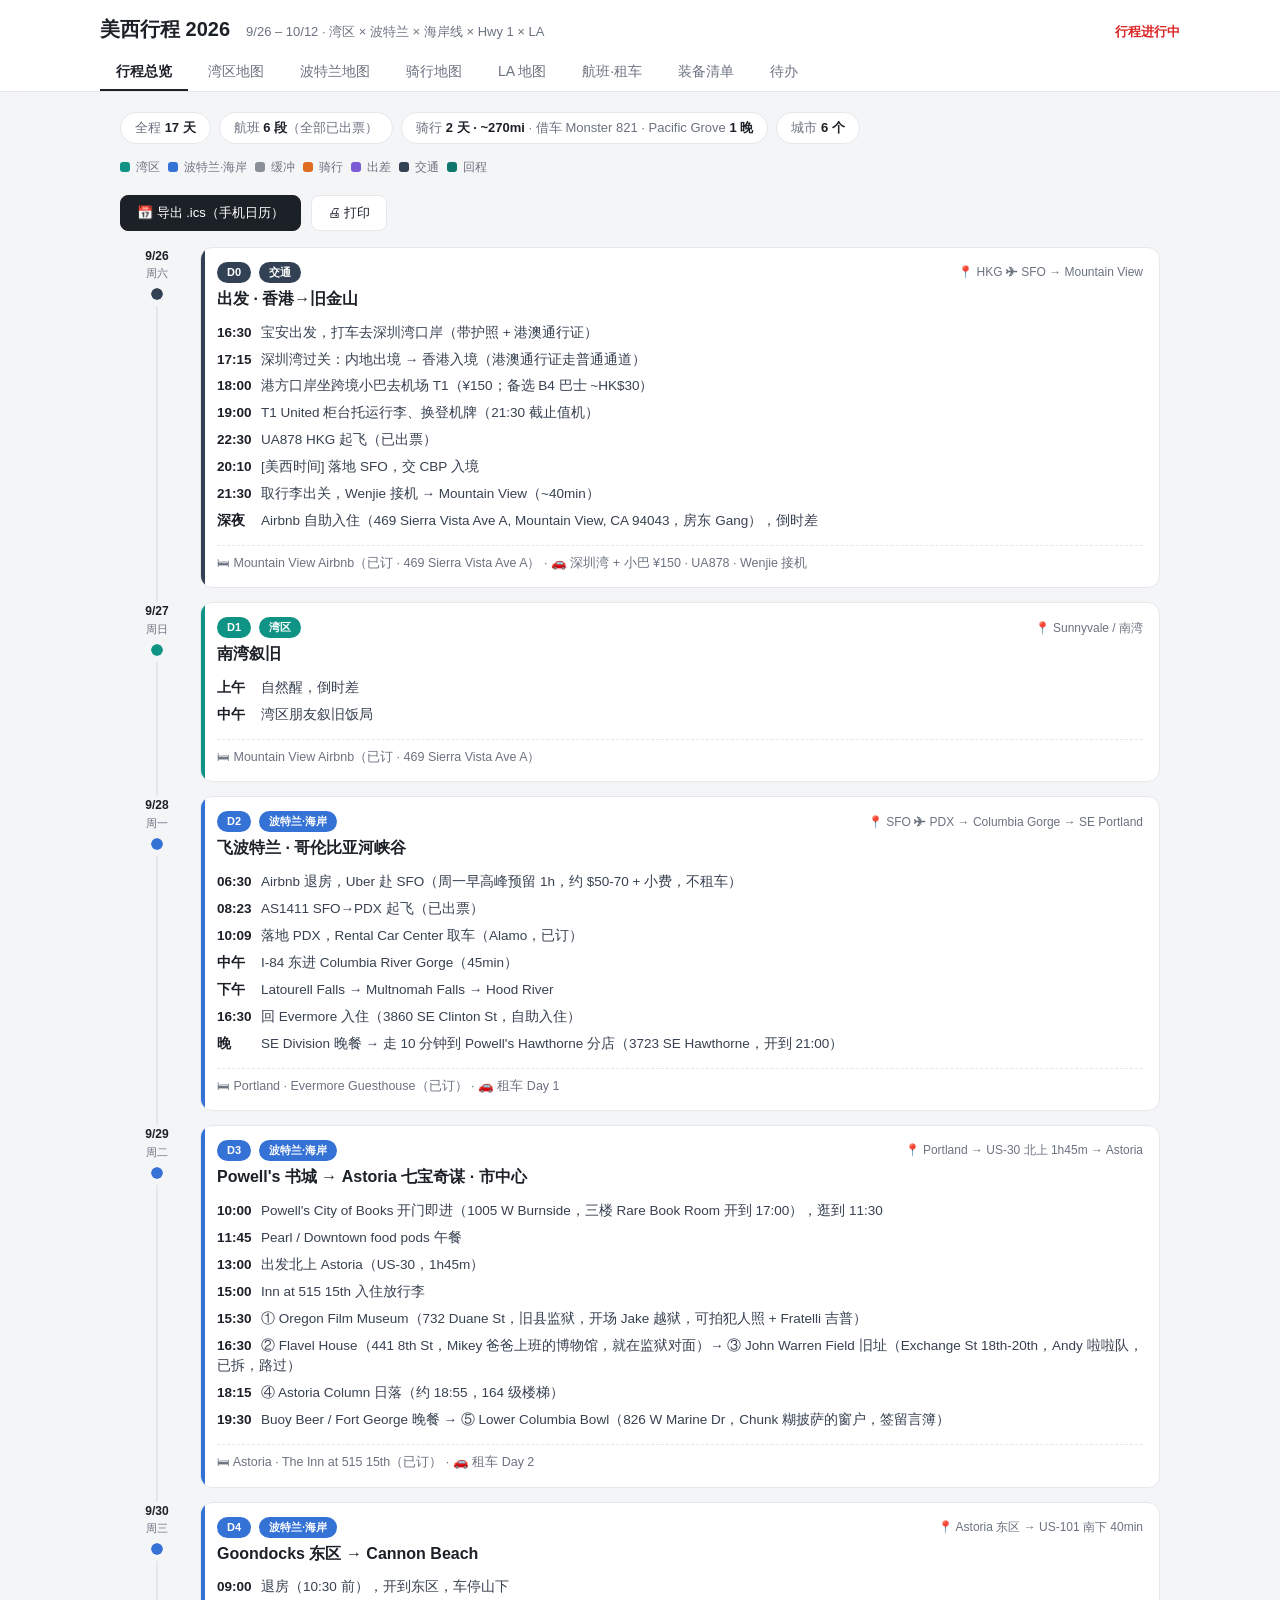
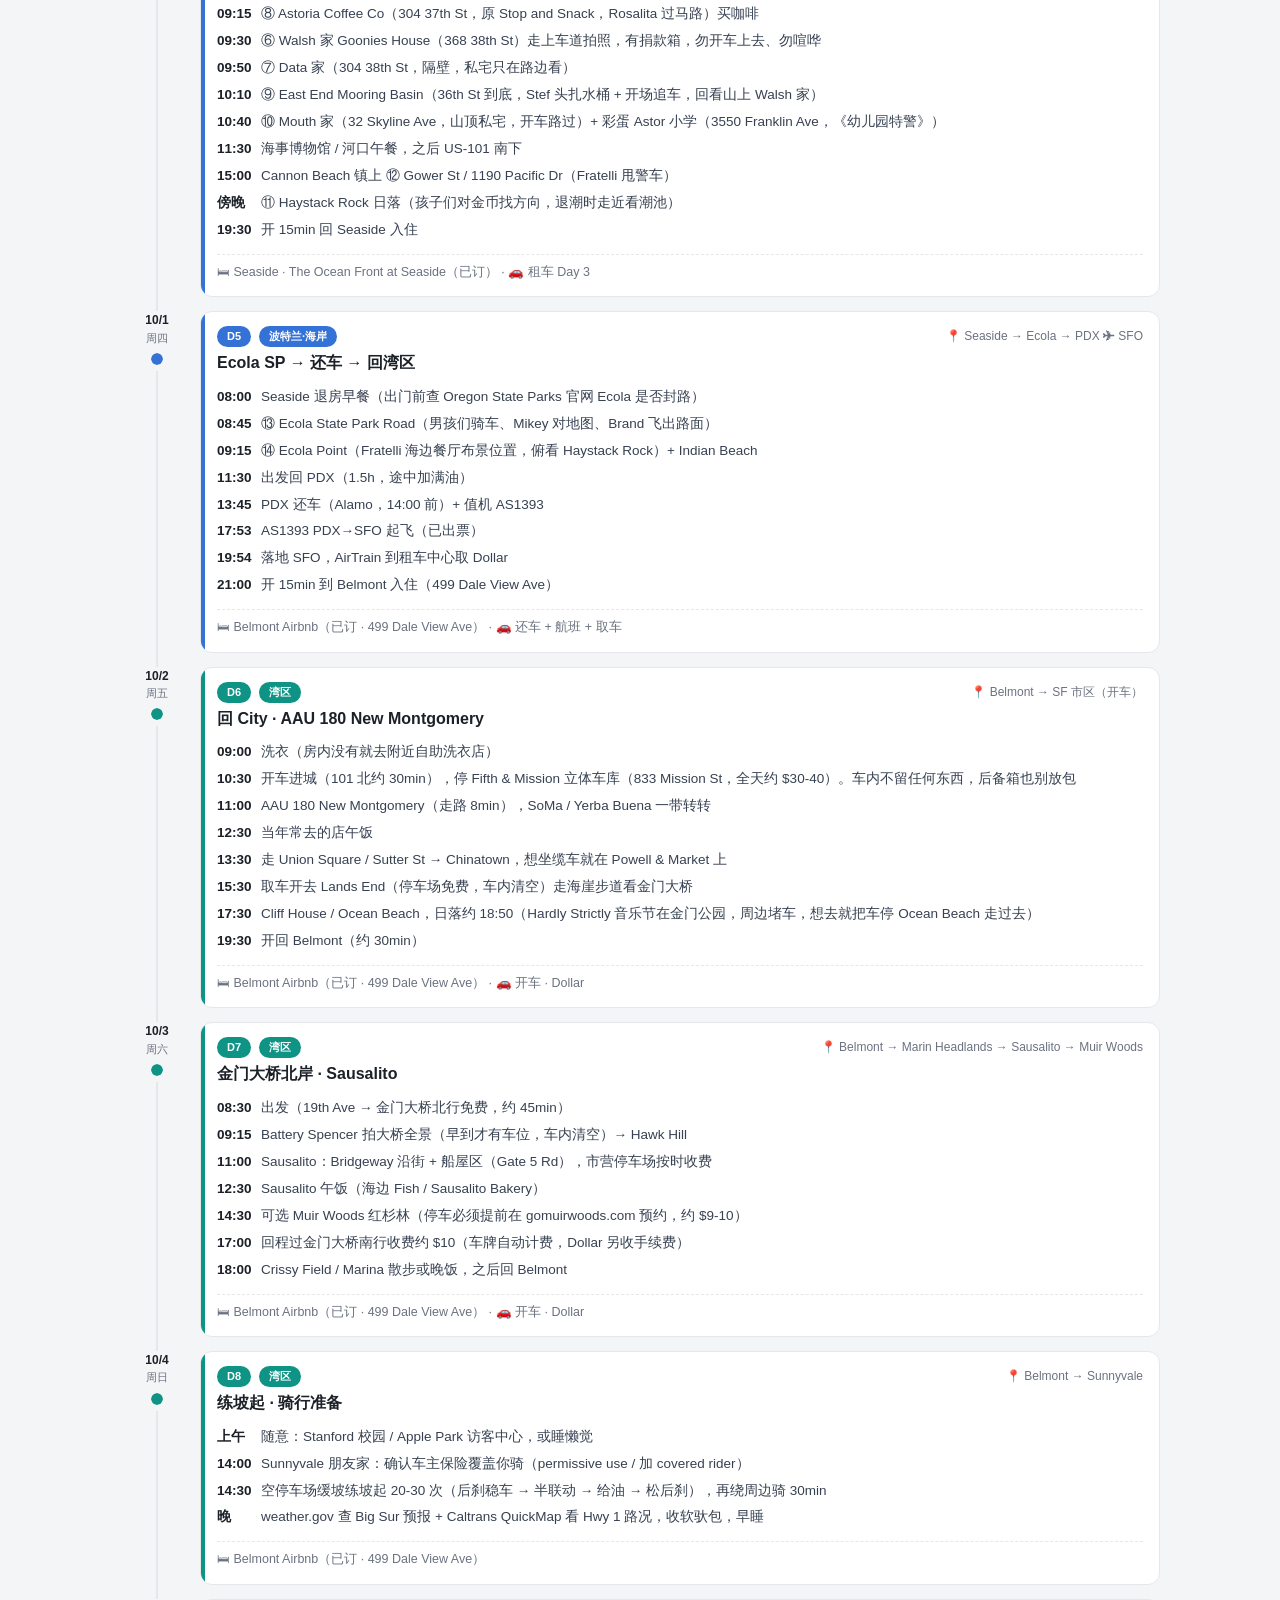
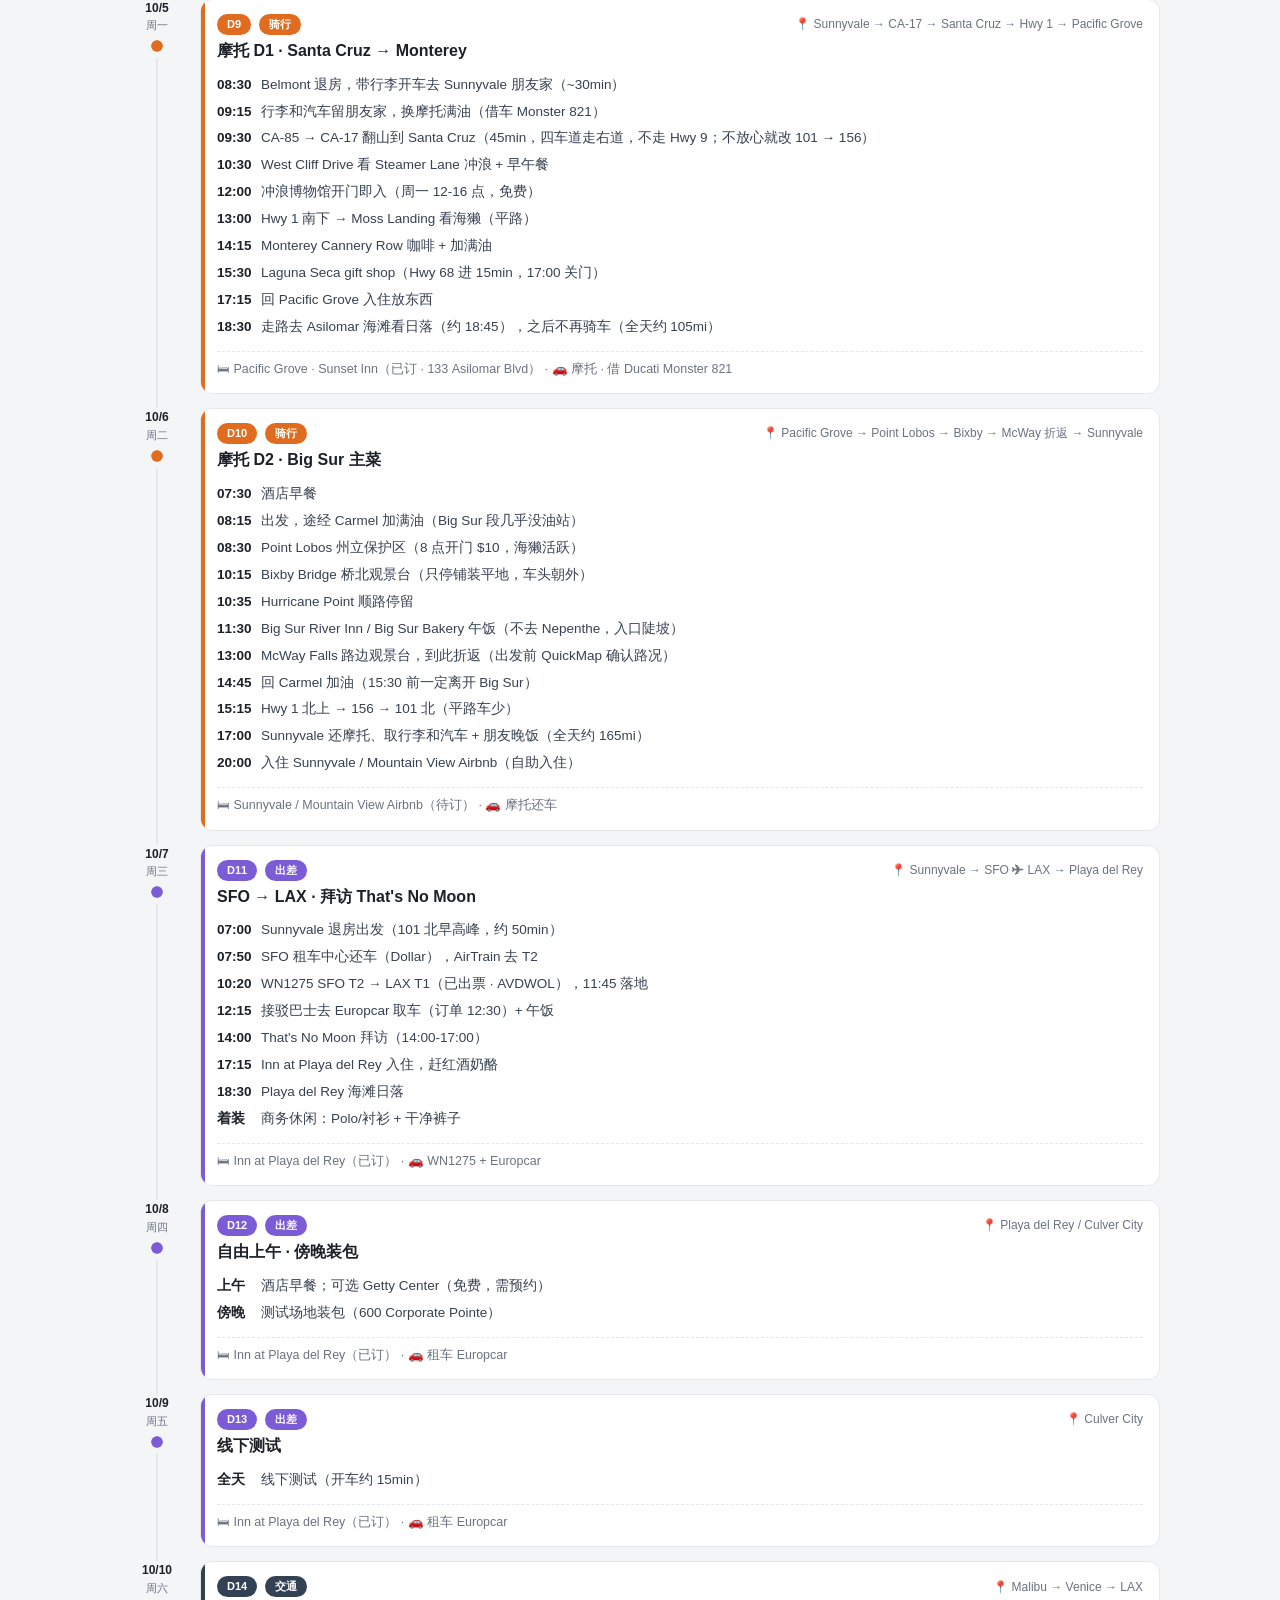
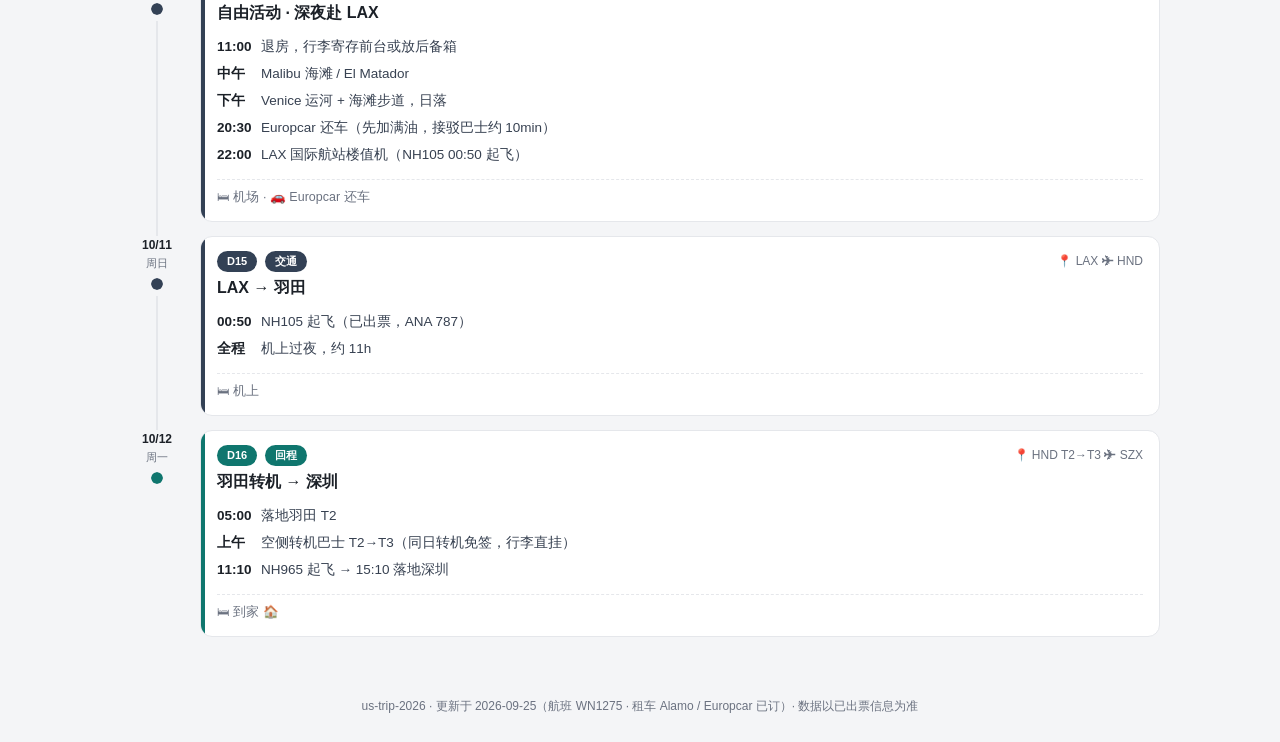
==== commit 4f71f6dc: "update 0926-2139" ====
--- a/index.html
+++ b/index.html
@@ -93,7 +93,7 @@
 .tcard .tag{font-size:11px;font-weight:700;margin-right:8px;color:var(--tc)}
 /* ride map */
 .rm-grid{display:grid;grid-template-columns:minmax(0,1.6fr) minmax(300px,1fr);gap:14px;align-items:start}
-#rmap,#pmap{height:calc(100vh - 150px);min-height:480px;border-radius:14px;border:1px solid var(--line);background:#e8ecef;z-index:1}
+#rmap,#pmap,#bmap,#lmap{height:calc(100vh - 150px);min-height:480px;border-radius:14px;border:1px solid var(--line);background:#e8ecef;z-index:1}
 .rm-side{max-height:calc(100vh - 150px);overflow:auto;padding-right:2px}
 .rmtabs{display:flex;gap:6px;margin-bottom:10px;flex-wrap:wrap}
 .rmtab{border:1px solid var(--line);background:var(--card);color:var(--sub);border-radius:99px;padding:6px 14px;font-size:13px;cursor:pointer;font-weight:600}
@@ -106,6 +106,15 @@
 .rmtab.on[data-pv="d2"]{background:#16a34a}
 .rmtab.on[data-pv="d3"]{background:#ea580c}
 .rmtab.on[data-pv="d4"]{background:#7c3aed}
+.rmtab.on[data-xv="all"]{background:#1c2128}
+.rmtab.on[data-xv="b1"]{background:#0e7490}
+.rmtab.on[data-xv="b2"]{background:#2563eb}
+.rmtab.on[data-xv="b3"]{background:#b45309}
+.rmtab.on[data-xv="b4"]{background:#16a34a}
+.rmtab.on[data-xv="b5"]{background:#7c3aed}
+.rmtab.on[data-xv="l1"]{background:#dc2626}
+.rmtab.on[data-xv="l2"]{background:#ea580c}
+.rmtab.on[data-xv="l3"]{background:#7c3aed}
 .daycard{background:var(--card);border:1px solid var(--line);border-radius:14px;padding:14px 16px;margin-bottom:12px}
 .daycard h2{font-size:15px;font-weight:700;display:flex;align-items:center;gap:8px;color:var(--ink)}
 .daycard h2 i{width:10px;height:10px;border-radius:3px;display:inline-block;flex:none}
@@ -130,6 +139,11 @@
 .pop-note{font-size:12.5px;color:#374151;margin-top:6px;max-width:260px}
 .pop-nav{display:inline-block;margin-top:8px;font-size:12.5px;font-weight:600;color:#2563eb;text-decoration:none;border:1px solid #bfdbfe;border-radius:8px;padding:3px 10px;background:#eff6ff}
 .pop-nav:hover{background:#dbeafe}
+.pop-img{display:block;width:260px;height:160px;object-fit:cover;border-radius:8px;margin:6px 0 2px;background:#e5e7eb;cursor:zoom-in}
+.pop-cr,.sp-cr{font-size:10.5px;color:#9ca3af}.pop-cr a,.sp-cr a{color:#9ca3af}
+.sp-img{display:block;width:100%;max-width:300px;height:130px;object-fit:cover;border-radius:8px;margin:6px 0 2px;background:#e5e7eb}
+#phbox{position:fixed;inset:0;background:rgba(0,0,0,.88);display:none;align-items:center;justify-content:center;z-index:99999;flex-direction:column;padding:16px}
+#phbox img{max-width:100%;max-height:82vh;border-radius:6px}#phbox div{color:#ddd;font-size:12px;margin-top:8px;text-align:center}
 .nav-link{display:inline-block;margin-top:4px;font-size:12px;font-weight:600;color:#2563eb;text-decoration:none}
 .nav-link:hover{text-decoration:underline}
 footer{text-align:center;font-size:12px;color:var(--sub);padding:26px 0}
@@ -138,11 +152,11 @@
   .items b{min-width:40px}
   main{padding:14px}
   .rm-grid{grid-template-columns:1fr}
-  #rmap,#pmap{height:60vh;min-height:380px}
+  #rmap,#pmap,#bmap,#lmap{height:60vh;min-height:380px}
   .rm-side{max-height:none}
 }
 </style>
-<script>const NAVQ={"Hwy 9 红杉山道": "Highway 9, Boulder Creek, CA", "West Cliff · Steamer Lane": "Steamer Lane, Santa Cruz, CA", "Santa Cruz 冲浪博物馆": "Santa Cruz Surfing Museum", "Moss Landing 海獭": "Moss Landing Harbor, CA", "Monterey · Cannery Row": "Cannery Row, Monterey, CA", "Laguna Seca gift shop": "WeatherTech Raceway Laguna Seca", "Pacific Grove / Asilomar 日落": "Asilomar State Beach, Pacific Grove, CA", "Carmel 入住": "Carmel-by-the-Sea, CA", "Carmel 出发": "Carmel-by-the-Sea, CA", "Point Lobos 州立保护区": "Point Lobos State Natural Reserve", "Bixby Bridge": "Bixby Creek Bridge, Big Sur, CA", "Hurricane Point": "Hurricane Point, Big Sur, CA", "Nepenthe 早午饭": "Nepenthe, Big Sur, CA", "McWay Falls 观景台": "McWay Falls Overlook, Big Sur, CA", "PDX 机场 · 取车": "Portland International Airport", "PDX · 还车+值机": "Portland International Airport", "Latourell Falls": "Latourell Falls, OR", "Multnomah Falls": "Multnomah Falls, OR", "Hood River · 河畔午餐": "Hood River Waterfront Park, Hood River, OR", "Timberline Lodge（可选）": "Timberline Lodge, OR", "Pearl District · 晚餐+酒店": "Pearl District, Portland, OR", "日本花园 Portland Japanese Garden": "Portland Japanese Garden", "Pittock Mansion 观景台": "Pittock Mansion, Portland", "Astoria Column · 日落": "Astoria Column, Astoria, OR", "Astoria · 住一晚": "515 15th St, Astoria, OR 97103", "Astoria Riverwalk · 晨间散步": "Astoria Riverwalk, Astoria, OR", "Pier 39 · Coffee Girl 早餐": "Coffee Girl, Astoria, OR", "Columbia River Maritime Museum": "Columbia River Maritime Museum, Astoria", "Goondocks · 《七宝奇谋》": "Goonies House, 368 38th St, Astoria, OR", "Flavel House（可选）": "Flavel House Museum, Astoria", "Haystack Rock · 潮池+日落": "Haystack Rock, Cannon Beach, OR", "Ecola State Park": "Ecola Point, Ecola State Park, OR", "Sunnyvale 出发": "Sunnyvale, CA", "Sunnyvale 还车": "Sunnyvale, CA", "Hwy 68 → 101 回程": "WeatherTech Raceway Laguna Seca", "⛽ Sunnyvale · 出发满油": "gas station, Sunnyvale, CA", "⛽ Monterey · 午后补油": "gas station, Del Monte Ave, Monterey, CA", "⛽ Carmel · 晚上加满": "gas station, Carmel-by-the-Sea, CA", "Food Pod · 午餐": "Midtown Beer Garden food carts, Portland, OR", "Astoria–Megler Bridge 机位": "Astoria-Megler Bridge, Astoria, OR", "海滩晨光": "Haystack Rock, Cannon Beach, OR", "CA-17 翻山": "Highway 17, Scotts Valley, CA", "Pacific Grove 入住": "Sunset Inn, 133 Asilomar Blvd, Pacific Grove, CA", "Pacific Grove 出发": "Sunset Inn, 133 Asilomar Blvd, Pacific Grove, CA", "Big Sur River Inn 午饭": "Big Sur River Inn, Big Sur, CA", "Hwy 1 → 156 → 101 回程": "Castroville, CA", "⛽ Carmel · 加满": "gas station, Carmel-by-the-Sea, CA"};function gnav(s){const q=NAVQ[s.t]||s.t;return 'https://www.google.com/maps/dir/?api=1&destination='+encodeURIComponent(q)+'&travelmode=driving'}</script><style>
+<script>const NAVQ={"Hwy 9 红杉山道": "Highway 9, Boulder Creek, CA", "West Cliff · Steamer Lane": "Steamer Lane, Santa Cruz, CA", "Santa Cruz 冲浪博物馆": "Santa Cruz Surfing Museum", "Moss Landing 海獭": "Moss Landing Harbor, CA", "Monterey · Cannery Row": "Cannery Row, Monterey, CA", "Laguna Seca gift shop": "WeatherTech Raceway Laguna Seca", "Pacific Grove / Asilomar 日落": "Asilomar State Beach, Pacific Grove, CA", "Carmel 入住": "Carmel-by-the-Sea, CA", "Carmel 出发": "Carmel-by-the-Sea, CA", "Point Lobos 州立保护区": "Point Lobos State Natural Reserve", "Bixby Bridge": "Bixby Creek Bridge, Big Sur, CA", "Hurricane Point": "Hurricane Point, Big Sur, CA", "Nepenthe 早午饭": "Nepenthe, Big Sur, CA", "McWay Falls 观景台": "McWay Falls Overlook, Big Sur, CA", "PDX 机场 · 取车": "Portland International Airport", "PDX · 还车+值机": "Portland International Airport", "Latourell Falls": "Latourell Falls, OR", "Multnomah Falls": "Multnomah Falls, OR", "Hood River · 河畔午餐": "Hood River Waterfront Park, Hood River, OR", "Timberline Lodge（可选）": "Timberline Lodge, OR", "Pearl District · 晚餐+酒店": "Pearl District, Portland, OR", "日本花园 Portland Japanese Garden": "Portland Japanese Garden", "Pittock Mansion 观景台": "Pittock Mansion, Portland", "Astoria Column · 日落": "Astoria Column, Astoria, OR", "Astoria · 住一晚": "515 15th St, Astoria, OR 97103", "Astoria Riverwalk · 晨间散步": "Astoria Riverwalk, Astoria, OR", "Pier 39 · Coffee Girl 早餐": "Coffee Girl, Astoria, OR", "Columbia River Maritime Museum": "Columbia River Maritime Museum, Astoria", "Goondocks · 《七宝奇谋》": "Goonies House, 368 38th St, Astoria, OR", "Flavel House（可选）": "Flavel House Museum, Astoria", "Haystack Rock · 潮池+日落": "Haystack Rock, Cannon Beach, OR", "Ecola State Park": "Ecola Point, Ecola State Park, OR", "Sunnyvale 出发": "Sunnyvale, CA", "Sunnyvale 还车": "Sunnyvale, CA", "Hwy 68 → 101 回程": "WeatherTech Raceway Laguna Seca", "⛽ Sunnyvale · 出发满油": "gas station, Sunnyvale, CA", "⛽ Monterey · 午后补油": "gas station, Del Monte Ave, Monterey, CA", "⛽ Carmel · 晚上加满": "gas station, Carmel-by-the-Sea, CA", "Food Pod · 午餐": "Midtown Beer Garden food carts, Portland, OR", "Astoria–Megler Bridge 机位": "Astoria-Megler Bridge, Astoria, OR", "海滩晨光": "Haystack Rock, Cannon Beach, OR", "CA-17 翻山": "Highway 17, Scotts Valley, CA", "Pacific Grove 入住": "Sunset Inn, 133 Asilomar Blvd, Pacific Grove, CA", "Pacific Grove 出发": "Sunset Inn, 133 Asilomar Blvd, Pacific Grove, CA", "Big Sur River Inn 午饭": "Big Sur River Inn, Big Sur, CA", "Hwy 1 → 156 → 101 回程": "Castroville, CA", "⛽ Carmel · 加满": "gas station, Carmel-by-the-Sea, CA", "Evermore Guesthouse · 入住": "Evermore Guesthouse, 3860 SE Clinton St, Portland, OR", "Powell's Hawthorne 分店": "Powell's Books on Hawthorne, Portland, OR", "Powell's City of Books": "Powell's City of Books, 1005 W Burnside St, Portland, OR", "The Inn at 515 15th · 入住": "The Inn at 515 15th, 515 15th St, Astoria, OR 97103", "① Oregon Film Museum": "Oregon Film Museum, 732 Duane St, Astoria, OR", "② Flavel House": "Flavel House Museum, 441 8th St, Astoria, OR", "③ John Warren Field 旧址": "Exchange St & 19th St, Astoria, OR", "④ Astoria Column · 日落": "Astoria Column, Astoria, OR", "⑤ Lower Columbia Bowl": "Lower Columbia Bowl, 826 W Marine Dr, Astoria, OR", "⑧ Astoria Coffee Co": "Astoria Coffee Co, 304 37th St, Astoria, OR", "⑥ Walsh 家 Goonies House": "Goonies House, 368 38th St, Astoria, OR", "⑦ Data 家": "304 38th St, Astoria, OR", "⑨ East End Mooring Basin": "East End Mooring Basin, Astoria, OR", "⑩ Mouth 家 + Astor 小学": "32 Skyline Ave, Astoria, OR", "⑫ Gower St / Pacific Dr": "1190 Pacific Dr, Cannon Beach, OR", "⑪ Haystack Rock · 日落": "Haystack Rock, Cannon Beach, OR", "The Ocean Front at Seaside · 入住": "The Ocean Front at Seaside, Seaside, OR", "⑬ Ecola State Park Road": "Ecola State Park, Cannon Beach, OR", "⑭ Ecola Point": "Ecola Point, Ecola State Park, OR"};function gnav(s){const q=NAVQ[s.t]||s.t;return 'https://www.google.com/maps/dir/?api=1&destination='+encodeURIComponent(q)+'&travelmode=driving'}</script><style>
 html,body{overflow-x:hidden;max-width:100%}
 header{padding-top:calc(14px + env(safe-area-inset-top))}
 @media(max-width:720px){
@@ -170,8 +184,10 @@
   </div>
   <div class="tabs" id="tabs">
     <button class="tab on" data-v="trip">行程总览</button>
+    <button class="tab" data-v="baymap">湾区地图</button>
+<button class="tab" data-v="pdxmap">波特兰地图</button>
     <button class="tab" data-v="ridemap">骑行地图</button>
-    <button class="tab" data-v="pdxmap">波特兰地图</button>
+<button class="tab" data-v="lamap">LA 地图</button>
     <button class="tab" data-v="flights">航班·租车</button>
     <button class="tab" data-v="pack">装备清单</button>
     <button class="tab" data-v="todo">待办</button>
@@ -227,6 +243,40 @@
       </div>
     </div>
   </section>
+  <section id="v-baymap">
+    <div class="rm-grid">
+      <div id="bmap"></div>
+      <div class="rm-side">
+        <div class="rmtabs" id="btabs">
+          <button class="rmtab on" data-xv="all">全部</button>
+          <button class="rmtab" data-xv="b1">9/26-27 落地</button>
+          <button class="rmtab" data-xv="b2">10/1-2 SF 市区</button>
+          <button class="rmtab" data-xv="b3">10/3 金门北岸</button>
+          <button class="rmtab" data-xv="b4">10/4 南湾</button>
+          <button class="rmtab" data-xv="b5">10/7 早 还车</button>
+        </div>
+        <div class="mleg"><b>读图</b>：实线=去程，虚线=回住处；路线为示意折线，导航以 Google Maps 为准。每个点都带 <b>🧭 Google 导航</b>，按地名跳 Google Maps App。9/28-10/1 在波特兰，10/5-6 骑行见「骑行地图」。</div>
+        <div id="bside"></div>
+        <div class="rtips"><b>🚗 湾区开车须知</b>：SF 砸车窗很常见，停车后车内一件东西都别留，后备箱也别临时放包。金门大桥北行免费、南行约 $10（车牌自动计费，Dollar 另收手续费）。Muir Woods 停车必须提前在 gomuirwoods.com 预约。</div>
+      </div>
+    </div>
+  </section>
+  <section id="v-lamap">
+    <div class="rm-grid">
+      <div id="lmap"></div>
+      <div class="rm-side">
+        <div class="rmtabs" id="ltabs">
+          <button class="rmtab on" data-xv="all">全部</button>
+          <button class="rmtab" data-xv="l1">10/7 落地拜访</button>
+          <button class="rmtab" data-xv="l2">10/8-9 Culver City</button>
+          <button class="rmtab" data-xv="l3">10/10 海边 → LAX</button>
+        </div>
+        <div class="mleg"><b>读图</b>：实线=去程，虚线=回酒店；路线为示意折线，导航以 Google Maps 为准。3 晚都住 Inn at Playa del Rey，离 LAX 和 Culver City 都在 15 分钟左右。</div>
+        <div id="lside"></div>
+        <div class="rtips"><b>🚗 LA 开车须知</b>：405 和 10 号公路 7-10 点、16-19 点很堵，拜访和测试都按堵车预留时间。El Matador 停车场很小、下海滩是陡台阶；Venice 停海滩边的收费停车场，车内清空。10/10 还车前在机场外加满油。</div>
+      </div>
+    </div>
+  </section>
   <section id="v-flights"><div class="fsec">✈ 航班</div><div class="fgrid" id="fgrid"></div><div class="fsec">🚗 租车</div><div class="fgrid" id="cgrid"></div></section>
   <section id="v-pack">
     <div class="ptext" id="ptext"></div>
@@ -240,6 +290,15 @@
   </section>
 </main>
 <footer>us-trip-2026 · 更新于 2026-09-25（航班 WN1275 · 租车 Alamo / Europcar 已订）· 数据以已出票信息为准</footer>
+<script>window.PHOTOS={"West Cliff · Steamer Lane": {"f": "p00.jpg", "by": "Brucetopp", "lic": "Public domain", "page": "https://commons.wikimedia.org/wiki/File:Steamer_Lane_11-08-09.jpg"}, "Santa Cruz 冲浪博物馆": {"f": "p01.jpg", "by": "Don DeBold from San Jose, CA, USA", "lic": "CC BY 2.0", "page": "https://commons.wikimedia.org/wiki/File:Santa_Cruz_Lighthouse_and_Surfing_Museum_(8321929497).jpg"}, "Moss Landing 海獭": {"f": "p02.jpg", "by": "Brocken Inaglory", "lic": "CC BY-SA 3.0", "page": "https://commons.wikimedia.org/wiki/File:Sea_otter_at_Moss_Landing.JPG"}, "Monterey · Cannery Row": {"f": "p03.jpg", "by": "Tony Hisgett from Birmingham, UK", "lic": "CC BY 2.0", "page": "https://commons.wikimedia.org/wiki/File:Cannery_Row_2_(15398349067).jpg"}, "Laguna Seca gift shop": {"f": "p04.jpg", "by": "Figure8", "lic": "CC BY-SA 3.0", "page": "https://commons.wikimedia.org/wiki/File:Laguna_Seca_-_Corkscrew_-_Miata_Spec_Race.jpg"}, "Pacific Grove / Asilomar 日落": {"f": "p05.jpg", "by": "UnifiedFunctionality", "lic": "CC BY-SA 4.0", "page": "https://commons.wikimedia.org/wiki/File:Asilomar_State_Beach_at_Sunset.jpg"}, "Point Lobos 州立保护区": {"f": "p06.jpg", "by": "Diliff", "lic": "CC BY-SA 3.0", "page": "https://commons.wikimedia.org/wiki/File:Whaler%27s_Cove,_Point_Lobos,_CA,_US_-_May_2013.jpg"}, "Bixby Bridge": {"f": "p07.jpg", "by": "Diliff", "lic": "CC BY-SA 3.0", "page": "https://commons.wikimedia.org/wiki/File:Bixby_Creek_Bridge,_California,_USA_-_May_2013.jpg"}, "Hurricane Point": {"f": "p08.jpg", "by": "Joe Mabel", "lic": "CC BY-SA 4.0", "page": "https://commons.wikimedia.org/wiki/File:View_toward_the_Pacific_from_Hurricane_Point_Vista_Point,_Big_Sur.jpg"}, "Big Sur River Inn 午饭": {"f": "p09.jpg", "by": "Brian Lopez", "lic": "Public domain", "page": "https://commons.wikimedia.org/wiki/File:Big_sur_campground_stream_flowing_through_trees.jpg"}, "McWay Falls 观景台": {"f": "p10.jpg", "by": "King of Hearts", "lic": "CC BY-SA 4.0", "page": "https://commons.wikimedia.org/wiki/File:McWay_Falls_Big_Sur_September_2012_002.jpg"}, "Latourell Falls": {"f": "p11.jpg", "by": "Steven Pavlov", "lic": "CC BY-SA 4.0", "page": "https://commons.wikimedia.org/wiki/File:Latourell_Falls_(2017-05-28).jpg"}, "Multnomah Falls": {"f": "p12.jpg", "by": "John Fowler from Placitas, NM, USA", "lic": "CC BY 2.0", "page": "https://commons.wikimedia.org/wiki/File:Multnomah_Falls_on_2_August_2012.jpg"}, "Hood River · 河畔午餐": {"f": "p13.jpg", "by": "Sam Beebe", "lic": "CC BY 2.0", "page": "https://commons.wikimedia.org/wiki/File:Hood_River_OR_-_aerial.jpg"}, "Powell's Hawthorne 分店": {"f": "p14.jpg", "by": "The original uploader was Kyle Burris at English Wikipedia.", "lic": "CC BY-SA 2.5", "page": "https://commons.wikimedia.org/wiki/File:Hawthorne_st.jpg"}, "Powell's City of Books": {"f": "p15.jpg", "by": "Cacophony", "lic": "CC BY 3.0", "page": "https://commons.wikimedia.org/wiki/File:PowellsBookstore.jpg"}, "Food Pod · 午餐": {"f": "p16.jpg", "by": "Another Believer", "lic": "CC BY-SA 4.0", "page": "https://commons.wikimedia.org/wiki/File:Nob_Hill_Food_Carts,_Portland,_Oregon,_2022.jpg"}, "① Oregon Film Museum": {"f": "p17.jpg", "by": "Another Believer", "lic": "CC BY-SA 3.0", "page": "https://commons.wikimedia.org/wiki/File:Oregon_Film_Museum,_County_Jail,_Astoria.JPG"}, "② Flavel House": {"f": "p18.jpg", "by": "Another Believer", "lic": "CC BY-SA 3.0", "page": "https://commons.wikimedia.org/wiki/File:Flavel_House_in_Astoria,_Oregon.JPG"}, "③ John Warren Field 旧址": {"f": "p19.jpg", "by": "Tedder", "lic": "CC BY 3.0", "page": "https://commons.wikimedia.org/wiki/File:Astoria_High_School_-_Astoria_Oregon.jpg"}, "④ Astoria Column · 日落": {"f": "p20.jpg", "by": "PortlandSaint", "lic": "CC BY 4.0", "page": "https://commons.wikimedia.org/wiki/File:Astoria_Column_2024.jpg"}, "⑥ Walsh 家 Goonies House": {"f": "p23.jpg", "by": "Julie Markee from Seattle", "lic": "CC BY-SA 2.0", "page": "https://commons.wikimedia.org/wiki/File:Goonies_-_Mikey%27s_House_(281531607).jpg"}, "⑨ East End Mooring Basin": {"f": "p25.jpg", "by": "Bobjgalindo", "lic": "CC BY-SA 4.0", "page": "https://commons.wikimedia.org/wiki/File:Astoria-Megler_Bridge_from_West_Mooring_Basin_Docks.jpg"}, "⑩ Mouth 家 + Astor 小学": {"f": "p26.jpg", "by": "Another Believer", "lic": "CC BY-SA 3.0", "page": "https://commons.wikimedia.org/wiki/File:John_Jacob_Astor_Elementary_School,_Astoria.JPG"}, "Columbia River Maritime Museum": {"f": "p27.jpg", "by": "Steve Morgan", "lic": "CC BY-SA 3.0", "page": "https://commons.wikimedia.org/wiki/File:Columbia_River_Maritime_Museum_exterior_in_2012.jpg"}, "⑫ Gower St / Pacific Dr": {"f": "p28.jpg", "by": "Gary Halvorson, Oregon State Archives", "lic": "CC BY 4.0", "page": "https://commons.wikimedia.org/wiki/File:Cannon_Beach_-_DPLA_-_a1337031688a9a3a40739fb1354eb09e.jpg"}, "⑪ Haystack Rock · 日落": {"f": "p29.jpg", "by": "John Manard", "lic": "CC BY-SA 2.0", "page": "https://commons.wikimedia.org/wiki/File:Haystacks_Rocks_and_the_Needles,Cannon_Beach_just_before_sunset.jpg"}, "⑬ Ecola State Park Road": {"f": "p30.jpg", "by": "Cacophony", "lic": "CC BY-SA 3.0", "page": "https://commons.wikimedia.org/wiki/File:Oregon_coastline_looking_south_from_Ecola_State_Park.jpg"}, "⑭ Ecola Point": {"f": "p31.jpg", "by": "Joe Mabel", "lic": "CC BY-SA 4.0", "page": "https://commons.wikimedia.org/wiki/File:Crescent_Beach_and_Cannon_Beach_seen_from_Ecola_State_Park.jpg"}};</script>
+<script>
+const PHOTOS=window.PHOTOS||{};
+function phCr(v){return `📷 ${v.by?v.by+' · ':''}<a href="${v.page}" target="_blank" rel="noopener" onclick="event.stopPropagation()">${v.lic||'Wikimedia'}</a>`;}
+function phPop(s){const v=PHOTOS[s.t];return v?`<img class="pop-img" src="photos/${v.f}" alt="" loading="lazy" onclick="phOpen('${v.f}')"><div class="pop-cr">${phCr(v)}</div>`:'';}
+function phSide(s){const v=PHOTOS[s.t];return v?`<img class="sp-img" src="photos/${v.f}" alt="" loading="lazy" onclick="event.stopPropagation();phOpen('${v.f}')"><div class="sp-cr">${phCr(v)}</div>`:'';}
+function phOpen(f){let b=document.getElementById('phbox');if(!b){b=document.createElement('div');b.id='phbox';b.onclick=()=>b.style.display='none';document.body.appendChild(b);}
+ const k=Object.keys(PHOTOS).find(x=>PHOTOS[x].f===f),v=PHOTOS[k];b.innerHTML=`<img src="photos/${f}"><div>${k}<br>${phCr(v)} · 点任意处关闭</div>`;b.style.display='flex';}
+</script>
 <script src="leaflet.js"></script>
 <script>
 const PH = {
@@ -427,7 +486,7 @@
     d.spots.forEach((s,i)=>{
       const ic=L.divIcon({className:'',iconSize:[24,24],iconAnchor:[12,12],html:`<div style="width:24px;height:24px;border-radius:50%;background:${d.color};border:2px solid #fff;box-shadow:0 1px 4px rgba(0,0,0,.35);color:#fff;font-size:12px;font-weight:700;display:flex;align-items:center;justify-content:center">${i+1}</div>`});
       const mk=L.marker(s.ll,{icon:ic}).addTo(g);
-      mk.bindPopup(`<div class="pop-t">${s.t}</div><span class="pop-c" style="background:${d.color}">${d.name.split('·')[0].trim()}</span><div class="pop-time">⏱ ${s.time}</div><div class="pop-note">${s.why}</div><a class="pop-nav" target="_blank" rel="noopener" href="${gnav(s)}">🧭 Google 导航</a>`);
+      mk.bindPopup(`<div class="pop-t">${s.t}</div><span class="pop-c" style="background:${d.color}">${d.name.split('·')[0].trim()}</span><div class="pop-time">⏱ ${s.time}</div>${phPop(s)}<div class="pop-note">${s.why}</div><a class="pop-nav" target="_blank" rel="noopener" href="${gnav(s)}">🧭 Google 导航</a>`);
       mk.on('click',()=>rHl(d.id,i,false));
       rmarkerById[d.id+'-'+i]=mk;
     });
@@ -463,7 +522,7 @@
      ${d.spots.map((s,i)=>`
        <div class="rspot" id="rsp-${d.id}-${i}" onclick="rHl('${d.id}',${i},true)">
          <div class="n" style="background:${d.color}">${i+1}</div>
-         <div class="st"><b>${s.t}</b><span>⏱ ${s.time}</span><div class="why">${s.why}</div><a class="nav-link" target="_blank" rel="noopener" onclick="event.stopPropagation()" href="${gnav(s)}">🧭 Google 导航</a></div>
+         <div class="st"><b>${s.t}</b><span>⏱ ${s.time}</span>${phSide(s)}<div class="why">${s.why}</div><a class="nav-link" target="_blank" rel="noopener" onclick="event.stopPropagation()" href="${gnav(s)}">🧭 Google 导航</a></div>
        </div>`).join('')}
    </div>`).join('');
 }
@@ -471,56 +530,60 @@
 const PDAYS=[
 {
  id:'d1',name:'D1 · 9/28 周一 · 落地即峡谷',color:'#2563eb',
- sum:'PDX 10:09 落地取车 → I-84 东进 30min → Latourell → Multnomah → Hood River → 回波特兰。机场离峡谷入口仅 10min，落地日动线最顺。',
+ sum:'PDX 10:09 落地取车 → I-84 东进 → Latourell → Multnomah → Hood River → 16:30 回 SE Portland 入住 Evermore → Division 晚饭 + Powell\'s Hawthorne 分店。',
  route:[[45.5887,-122.5975],[45.5820,-122.5600],[45.5730,-122.5000],[45.5560,-122.4100],[45.5450,-122.3400],[45.5338,-122.2214],[45.5480,-122.1900],[45.5600,-122.1500],[45.5762,-122.1158],[45.5900,-122.0500],[45.6350,-121.8600],[45.6800,-121.6600],[45.7054,-121.5218]],
- back:[[45.7054,-121.5218],[45.6600,-121.7000],[45.5900,-122.0600],[45.5400,-122.3900],[45.5600,-122.5600],[45.5300,-122.6700],[45.5266,-122.6835]],
- spots:[
-  {ll:[45.5887,-122.5975],t:'PDX 机场 · 取车',time:'10:09 落地 · Alamo 取车 · 11:00 出发',why:'租车中心 consolidated facility，机场摆渡车约 10min。取车时顺手问清还车加油站位置，D4 不抓瞎。'},
-  {ll:[45.5338,-122.2214],t:'Latourell Falls',time:'~12:00 · 停留 30min',why:'第一站选它因为人最少：249ft 单柱瀑布，步道铺装步行 10min 即到观景位，落地日热身刚好。'},
-  {ll:[45.5762,-122.1158],t:'Multnomah Falls',time:'~13:00 · 停留 1h',why:'俄勒冈最高瀑布 620ft，本线必打卡。铺装路走到 Benson Bridge 25min；体力好续到瀑布顶 +40min，注意水雾打湿镜头。'},
-  {ll:[45.7054,-121.5218],t:'Hood River · 河畔午餐',time:'~15:00 · 停留 1h',why:'风帆冲浪之都，河畔看白帆+对岸华盛顿州。I-84 沿河风景最好的一段，午餐顺路解决。'},
-  {ll:[45.3276,-121.7449],t:'Timberline Lodge（可选）',time:'体力富余再启用 · +1h15m',why:'《闪灵》外景取景地、国家历史地标。启用条件：从 Hood River 改走 OR-35 绕 Mt Hood 环回，不走回头路。落地日+前晚飞行，默认不排。'},
-  {ll:[45.5266,-122.6835],t:'Pearl District · 晚餐+酒店',time:'~18:30',why:'波特兰最有活力的街区，晚餐+精酿（Deschutes/Breakside）步行解决，酒店订在这附近省心。'}
+ back:[[45.7054,-121.5218],[45.6600,-121.7000],[45.5900,-122.0600],[45.5400,-122.3900],[45.5350,-122.5600],[45.5100,-122.6000],[45.5031,-122.6229],[45.5123,-122.6253]],
+ spots:[
+  {ll:[45.5887,-122.5975],t:'PDX 机场 · 取车',time:'10:09 落地 · Alamo 取车',why:'行李提取处 → South Tunnel → Rental Car Center。订单 10:00，晚到 30-40min 门店一般留车。'},
+  {ll:[45.5338,-122.2214],t:'Latourell Falls',time:'中午 · 30min',why:'人最少的一座：249ft 单柱瀑布 + 玄武岩柱黄地衣，步道 10min，落地日热身。'},
+  {ll:[45.5762,-122.1158],t:'Multnomah Falls',time:'下午 · 1h',why:'俄勒冈最高瀑布 620ft，走到 Benson Bridge 约 25min，水雾大注意镜头。'},
+  {ll:[45.7054,-121.5218],t:'Hood River · 河畔午餐',time:'下午 · 1h',why:'风帆冲浪之都，河畔看白帆 + 对岸华盛顿州，之后 I-84 原路回波特兰。'},
+  {ll:[45.5031,-122.6229],t:'Evermore Guesthouse · 入住',time:'16:30 · 自助入住',why:'3860 SE Clinton St，已订，住客免费停车。房间要朝 Clinton St 一侧，带耳塞。'},
+  {ll:[45.5123,-122.6253],t:"Powell's Hawthorne 分店",time:'晚 · 开到 21:00',why:'SE Division 吃完晚饭步行 10min。3723 SE Hawthorne，总店明早再去。'}
  ]
 },
 {
- id:'d2',name:'D2 · 9/29 周二 · 市区半天 → Astoria',color:'#16a34a',
- sum:'上午波特兰市区三点收完（半径 2mi 内）→ 14:30 出发 US-30 北上 1h45m → 17:00 Astoria Column 日落 → 住 Astoria。',
- route:[[45.5186,-122.7059],[45.5251,-122.7165],[45.5210,-122.6900],[45.5233,-122.6812],[45.5400,-122.7800],[45.6000,-122.9200],[45.7200,-123.0900],[45.8500,-123.2200],[46.0500,-123.4200],[46.1500,-123.6500],[46.1887,-123.8315],[46.1890,-123.7364]],
+ id:'d2',name:'D2 · 9/29 周二 · Powell\'s → Astoria 市中心',color:'#16a34a',
+ sum:'10:00 Powell\'s 总店 → food pods 午餐 → 13:00 US-30 北上 1h45m → 15:00 入住 → 《七宝奇谋》市中心 ①-⑤：监狱 → Flavel House → 球场旧址 → 18:15 Astoria Column 日落 → 保龄球馆。',
+ route:[[45.5031,-122.6229],[45.5150,-122.6600],[45.5231,-122.6819],[45.5185,-122.6780],[45.5400,-122.7800],[45.6000,-122.9200],[45.7200,-123.0900],[45.8500,-123.2200],[46.0500,-123.4200],[46.1500,-123.6500],[46.1877,-123.8273],[46.1885,-123.8355],[46.1880,-123.8342],[46.1878,-123.8225],[46.1813,-123.8176],[46.1837,-123.8596]],
  back:null,
  spots:[
-  {ll:[45.5186,-122.7059],t:'日本花园 Portland Japanese Garden',time:'10:00 开门 · 1-1.5h',why:'公认北美最佳日式花园，10 月红叶初染是颜值上升期。10 点开门掐点进，避开团队客。'},
-  {ll:[45.5251,-122.7165],t:'Pittock Mansion 观景台',time:'~11:30 · 15min',why:'城市天际线 + Mt Hood 同框的唯一机位，就在日本花园上山路顺方向，不顺路不会专门来。'},
-  {ll:[45.5175,-122.6775],t:'Food Pod · 午餐',time:'~12:30',why:'波特兰发明了美食车文化（全城 600+ 辆），选一个 pod 混吃比进餐厅更本地。'},
-  {ll:[45.5233,-122.6812],t:"Powell's City of Books",time:'~13:30 · 快逛 30min',why:'全球最大独立书店，占一整个街区。买书留到回程日不现实，快逛拍到此一游即可。'},
-  {ll:[46.1813,-123.8176],t:'Astoria Column · 日落',time:'17:00 · $5',why:'164 级旋转楼梯登顶，河口+小镇+太平洋 360°。9 月底日落约 19:05，17 点到先看景等落日黄金时刻。'},
-  {ll:[46.1887,-123.8315],t:'Astoria · 住一晚',time:'晚餐+入住',why:'Bowpicker 鱼薯是当地传奇但约 18:00 打烊，赶不上改 Buoy Beer 河景精酿+餐。'}
+  {ll:[45.5231,-122.6819],t:"Powell's City of Books",time:'10:00 开门 · 逛到 11:30',why:'世界最大独立书店，1005 W Burnside。三楼 Rare Book Room 开到 17:00。车停 SmartPark 停车楼，车内清空。'},
+  {ll:[45.5185,-122.6780],t:'Food Pod · 午餐',time:'11:45',why:'Pearl / Downtown 的美食车集中点，吃完 13:00 出发 US-30 去 Astoria。'},
+  {ll:[46.1877,-123.8273],t:'The Inn at 515 15th · 入住',time:'15:00 · 放行李',why:'已订，免费停车。之后市中心几个点都在 1km 内。'},
+  {ll:[46.1885,-123.8355],t:'① Oregon Film Museum',time:'15:30 · 45min',why:'732 Duane St 旧县监狱，电影开场 Jake Fratelli 越狱就在这里。可以拍犯人照，门口有 Fratelli 吉普。'},
+  {ll:[46.1880,-123.8342],t:'② Flavel House',time:'16:30 · 45min',why:'441 8th St，Mikey 爸爸上班的博物馆，就在监狱对面。'},
+  {ll:[46.1878,-123.8225],t:'③ John Warren Field 旧址',time:'路过',why:'Exchange St 18th-20th，Andy 啦啦队那场戏。球场已拆，开车路过即可。'},
+  {ll:[46.1813,-123.8176],t:'④ Astoria Column · 日落',time:'18:15 · 日落约 18:55',why:'164 级旋转楼梯登顶，河口 + 小镇 + 太平洋 360°。塔底礼品店买木头滑翔机，塔顶放飞是当地传统。'},
+  {ll:[46.1837,-123.8596],t:'⑤ Lower Columbia Bowl',time:'19:30 · 晚饭后',why:'826 W Marine Dr，Chunk 把披萨糊在窗户上的那家保龄球馆，可以签留言簿。晚饭选 Buoy Beer 或 Fort George。'}
  ]
 },
 {
- id:'d3',name:'D3 · 9/30 周三 · Astoria → Cannon Beach',color:'#ea580c',
- sum:'晨间 Riverwalk 河畔散步 → Pier 39 罐头码头早餐 → 海事博物馆 → Goondocks → Megler 大桥机位 → US-101 南下 → Cannon Beach 潮池 + Haystack 日落。',
- route:[[46.1887,-123.8315],[46.1940,-123.8330],[46.2000,-123.8300],[46.2074,-123.8255],[46.2067,-123.8270],[46.1990,-123.8240],[46.1946,-123.8215],[46.1916,-123.8400],[46.1770,-123.8210],[46.1400,-123.8800],[46.0200,-123.9200],[45.9300,-123.9500],[45.8848,-123.9725]],
+ id:'d3',name:'D3 · 9/30 周三 · Goondocks 东区 → Cannon Beach',color:'#ea580c',
+ sum:'09:00 退房开到东区，车停山下 → ⑥-⑩ Walsh 家 / Data 家 / 咖啡店 / 码头 / Mouth 家 → 海事博物馆午饭 → US-101 南下 → Cannon Beach ⑫ Gower St → ⑪ Haystack Rock 日落 → 回 Seaside 住。',
+ route:[[46.1877,-123.8273],[46.1919,-123.8037],[46.1934,-123.8012],[46.1929,-123.7996],[46.1934,-123.7997],[46.1945,-123.7948],[46.1900,-123.8231],[46.1860,-123.8424],[46.1770,-123.8210],[46.1400,-123.8800],[46.0200,-123.9200],[45.9934,-123.9230],[45.9300,-123.9500],[45.8822,-123.9630],[45.8844,-123.9687],[45.9934,-123.9230]],
  back:null,
  spots:[
-  {ll:[46.1906,-123.8335],t:'Astoria Riverwalk · 晨间散步',time:'~08:15 · 30-45min',why:'沿河木栈道，河面晨雾 + 对岸华盛顿州 + 缓慢通过的货轮，是 Astoria 最舒服的打开方式。住河畔酒店出门就是。'},
-  {ll:[46.1963,-123.7976],t:'Pier 39 · Coffee Girl 早餐',time:'~09:00 · 45min',why:'1900 年代罐头厂改造的码头，Coffee Girl 咖啡 + 甜甜圈。此处回望 Astoria–Megler 大桥视角绝佳，早餐+机位二合一。'},
-  {ll:[46.19,-123.8231],t:'Columbia River Maritime Museum',time:'09:30 开门 · 1-1.5h',why:'Astoria 精华馆：「河流的坟场」沉船史 + 采砂船驾驶舱实舰。全程室内，天然雨天 B 计划。就在 Pier 39 隔壁，步行 2min。'},
-  {ll:[46.1929,-123.7996],t:'Goondocks · 《七宝奇谋》',time:'~11:00 · 快闪拍照',why:'1985 电影取景地，影迷必打卡。只拍外观别扰民（仍是私人住宅区）。'},
-  {ll:[46.1916,-123.8400],t:'Astoria–Megler Bridge 机位',time:'~11:30 · 15min',why:'4 英里长桥飞跨哥伦比亚河，俄勒冈最上镜的人工奇观。Marine Dr 西段河堤是最佳仰拍点，拍完顺手即走。'},
-  {ll:[46.1881,-123.8351],t:'Flavel House（可选）',time:'+30min',why:'维多利亚时代老宅，对建筑史感兴趣再加，否则跳过不心疼。'},
-  {ll:[45.8848,-123.9725],t:'Haystack Rock · 潮池+日落',time:'低潮前后 1h + 19:00 日落',why:'235ft 海蚀柱是俄勒冈海岸名片。低潮走近看潮池（海星、寄居蟹、海葵），务必提前查 tide chart；退不了潮就海滩远观等日落。'}
+  {ll:[46.1934,-123.8012],t:'⑧ Astoria Coffee Co',time:'09:15 · 买咖啡',why:'304 37th St，原 Stop and Snack，Rosalita 过马路那场戏。车停这附近，下面几家步行。'},
+  {ll:[46.1929,-123.7996],t:'⑥ Walsh 家 Goonies House',time:'09:30 · 20min',why:'368 38th St。走上车道拍照，有捐款箱。不要开车上去，不要喧哗，这里仍是私宅。'},
+  {ll:[46.1934,-123.7997],t:'⑦ Data 家',time:'09:50',why:'304 38th St，就在隔壁。私宅，只在路边看。'},
+  {ll:[46.1945,-123.7948],t:'⑨ East End Mooring Basin',time:'10:10',why:'36th St 走到底。Stef 头扎水桶和开场追车都在这，回头能看到山上的 Walsh 家。'},
+  {ll:[46.1860,-123.8424],t:'⑩ Mouth 家 + Astor 小学',time:'10:40 · 开车路过',why:'32 Skyline Ave 山顶私宅，只开车路过。彩蛋：Astor 小学（3550 Franklin Ave）是《幼儿园特警》取景地。'},
+  {ll:[46.19,-123.8231],t:'Columbia River Maritime Museum',time:'11:30 · 博物馆 + 午饭',why:'「太平洋坟场」沉船史 + 实船驾驶舱，全室内，雨天也合适。吃完 US-101 南下 Cannon Beach。'},
+  {ll:[45.8822,-123.9630],t:'⑫ Gower St / Pacific Dr',time:'15:00',why:'Cannon Beach 镇上 1190 Pacific Dr 一带，Fratelli 甩掉警车那段。顺便逛 Hemlock St。'},
+  {ll:[45.8844,-123.9687],t:'⑪ Haystack Rock · 日落',time:'傍晚 · 日落约 18:50',why:'孩子们对着金币找方向的那块海蚀柱。退潮时走近看潮池，手机贴湿沙拍剪影。'},
+  {ll:[45.9934,-123.9230],t:'The Ocean Front at Seaside · 入住',time:'19:30 · 开 15min',why:'已订，免费停车。住 Seaside 比 Cannon Beach 便宜 $50-100。'}
  ]
 },
 {
  id:'d4',name:'D4 · 10/1 周四 · Ecola → 回 PDX',color:'#7c3aed',
- sum:'海滩晨光 → Ecola SP 制高点 → US-26 内陆直线 1h30m 回 PDX → 加油还车 → 17:53 AS1393 飞回 SFO。',
- route:[[45.8848,-123.9725],[45.8950,-123.9637],[45.9207,-123.9637],[45.9100,-123.8600],[45.8700,-123.6800],[45.7900,-123.4500],[45.7000,-123.2000],[45.6300,-122.9000],[45.6000,-122.7200],[45.5887,-122.5975]],
+ sum:'08:00 Seaside 退房早餐 → ⑬ Ecola State Park Road → ⑭ Ecola Point + Indian Beach → 11:30 US-26 回 PDX（途中加满油）→ 13:45 还车 → 17:53 AS1393 飞 SFO。',
+ route:[[45.9934,-123.9230],[45.9500,-123.9400],[45.9005,-123.9620],[45.9183,-123.9785],[45.9295,-123.9780],[45.9005,-123.9620],[45.9100,-123.8600],[45.8700,-123.6800],[45.7900,-123.4500],[45.7000,-123.2000],[45.6300,-122.9000],[45.6000,-122.7200],[45.5887,-122.5975]],
  back:null,
  spots:[
-  {ll:[45.8848,-123.9725],t:'海滩晨光',time:'~07:30（10月日出约 7:15）',why:'住 Cannon Beach 的独享福利：推窗即海滩，晨光下的 Haystack 几乎无人。'},
-  {ll:[45.9207,-123.9637],t:'Ecola State Park',time:'09:00 · 40min-1.5h',why:'整段海岸线制高点：南望 Haystack、北看 Crescent Beach。体力版走 Indian Beach 往返 1.5mi，轻松版观景台步行 10min。雨后泥地只去观景台。'},
-  {ll:[45.5887,-122.5975],t:'PDX · 还车+值机',time:'13:45 还车（Alamo，14:00 前）· 17:53 起飞',why:'US-26 是回 PDX 唯一直线，别走海岸回头路。预留加油（机场外围比场内便宜）+ 还车摆渡 40min 余量。AS1393 → 19:54 落 SFO。'}
+  {ll:[45.9005,-123.9620],t:'⑬ Ecola State Park Road',time:'08:45',why:'男孩们骑车、Mikey 对地图、Brand 飞出路面的那段林间路。出门前查 Oregon State Parks 官网，偶尔塌方封路。'},
+  {ll:[45.9183,-123.9785],t:'⑭ Ecola Point',time:'09:15 · 1-1.5h',why:'Fratelli 海边餐厅的布景位置，俯看 Haystack Rock。再往北走到 Indian Beach 看冲浪。'},
+  {ll:[45.5887,-122.5975],t:'PDX · 还车+值机',time:'13:45 还车（Alamo，14:00 前）· 17:53 起飞',why:'11:30 出发走 US-26，别走海岸回头路。NE Airport Way 加满油再还。AS1393 19:54 落 SFO。'}
  ]
 }
 ];
@@ -542,9 +605,9 @@
     if(d.back){L.polyline(d.back,{color:d.color,weight:3,opacity:.45,dashArray:'8,8'}).addTo(g);}
     L.polyline(d.route,{color:d.color,weight:4,opacity:.85}).addTo(g);
     d.spots.forEach((s,i)=>{
-      const ic=L.divIcon({className:'',iconSize:[24,24],iconAnchor:[12,12],html:`<div style="width:24px;height:24px;border-radius:50%;background:${d.color};border:2px solid #fff;box-shadow:0 1px 4px rgba(0,0,0,.35);color:#fff;font-size:12px;font-weight:700;display:flex;align-items:center;justify-content:center">${i+1}</div>`});
-      const mk=L.marker(s.ll,{icon:ic}).addTo(g);
-      mk.bindPopup(`<div class="pop-t">${s.t}</div><span class="pop-c" style="background:${d.color}">${d.name.split('·')[0].trim()}</span><div class="pop-time">⏱ ${s.time}</div><div class="pop-note">${s.why}</div><a class="pop-nav" target="_blank" rel="noopener" href="${gnav(s)}">🧭 Google 导航</a>`);
+      const ic=L.divIcon({className:'',iconSize:[24,24],iconAnchor:[12,12],html:`<div style="width:24px;height:24px;border-radius:50%;background:${d.color};border:2px solid #fff;box-shadow:0 1px 4px rgba(0,0,0,.35);color:#fff;font-size:12px;font-weight:700;display:flex;align-items:center;justify-content:center">${pLab(s)}</div>`});
+      const mk=L.marker(s.ll,{icon:ic,zIndexOffset:PCIRC.indexOf(s.t.charAt(0))>=0?500:0}).addTo(g);
+      mk.bindPopup(`<div class="pop-t">${s.t}</div><span class="pop-c" style="background:${d.color}">${d.name.split('·')[0].trim()}</span><div class="pop-time">⏱ ${s.time}</div>${phPop(s)}<div class="pop-note">${s.why}</div><a class="pop-nav" target="_blank" rel="noopener" href="${gnav(s)}">🧭 Google 导航</a>`);
       mk.on('click',()=>pHl(d.id,i,false));
       pmarkerById[d.id+'-'+i]=mk;
     });
@@ -557,26 +620,185 @@
     pShow(b.dataset.pv);pRenderSide(b.dataset.pv);
   });
 }
+const PCIRC='①②③④⑤⑥⑦⑧⑨⑩⑪⑫⑬⑭⑮';
+function pLab(s){const k=PCIRC.indexOf(s.t.charAt(0));if(k>=0)return String(k+1);if(/入住/.test(s.t))return '🏨';if(/机场|PDX/.test(s.t))return '✈';return '•';}
+function pTitle(s){return PCIRC.indexOf(s.t.charAt(0))>=0?s.t.slice(1).trim():s.t;}
+const PZOOM={d2:[[46.1795,-123.8625],[46.1925,-123.8150]],d3:[[46.1840,-123.8450],[46.1960,-123.7920]]};
 function pShow(v){
   Object.values(players).forEach(g=>pmap.removeLayer(g));
   if(v==='all'){Object.values(players).forEach(g=>g.addTo(pmap));pmap.fitBounds([[45.25,-123.99],[46.28,-121.4]],{padding:[30,30]});}
   else{const d=PDAYS.find(x=>x.id===v);players[v].addTo(pmap);const pts=[...d.route];pmap.fitBounds(L.latLngBounds(pts).pad(.25));}
 }
+function pZoom(id){pmap.fitBounds(PZOOM[id]);}
 function pHl(dayId,idx,fly){
   document.querySelectorAll('.rspot').forEach(el=>el.style.background='');
   const el=document.getElementById('psp-'+dayId+'-'+idx);
   if(el){el.style.background='#eef2f7';el.scrollIntoView({block:'nearest',behavior:'smooth'});}
-  if(fly){pmap.flyTo(PDAYS.find(d=>d.id===dayId).spots[idx].ll,13,{duration:.8});setTimeout(()=>pmarkerById[dayId+'-'+idx].openPopup(),850);}
+  if(fly){const m=pmarkerById[dayId+'-'+idx];Object.values(pmarkerById).forEach(x=>x.setZIndexOffset(0));m.setZIndexOffset(2000);pmap.flyTo(PDAYS.find(d=>d.id===dayId).spots[idx].ll,17,{duration:.8});setTimeout(()=>m.openPopup(),850);}
 }
 function pRenderSide(v){
   document.getElementById('pside').innerHTML=PDAYS.filter(d=>v==='all'||d.id===v).map(d=>`
    <div class="daycard">
      <h2><i style="background:${d.color}"></i>${d.name}</h2>
      <div class="dsum">${d.sum}</div>
+     ${PZOOM[d.id]?`<button class="rmtab" style="margin:6px 0" onclick="pZoom('${d.id}')">🔍 放大 Astoria 市区</button>`:''}
      ${d.spots.map((s,i)=>`
        <div class="rspot" id="psp-${d.id}-${i}" onclick="pHl('${d.id}',${i},true)">
-         <div class="n" style="background:${d.color}">${i+1}</div>
-         <div class="st"><b>${s.t}</b><span>⏱ ${s.time}</span><div class="why">${s.why}</div><a class="nav-link" target="_blank" rel="noopener" onclick="event.stopPropagation()" href="${gnav(s)}">🧭 Google 导航</a></div>
+         <div class="n" style="background:${d.color}">${pLab(s)}</div>
+         <div class="st"><b>${pTitle(s)}</b><span>⏱ ${s.time}</span>${phSide(s)}<div class="why">${s.why}</div><a class="nav-link" target="_blank" rel="noopener" onclick="event.stopPropagation()" href="${gnav(s)}">🧭 Google 导航</a></div>
+       </div>`).join('')}
+   </div>`).join('');
+}
+/* ---- bay / LA maps ---- */
+const BDAYS=[
+{id:'b1',name:'9/26-27 · 落地 + 南湾',color:'#0e7490',
+ sum:'20:10 UA878 落地 SFO 国际航站楼，过边检取行李，Wenjie 接机 → 101 南下约 40min → Mountain View Airbnb。9/27 南湾叙旧；9/28 06:30 Uber 回 SFO 飞波特兰。',
+ route:[[37.6152,-122.3899],[37.5800,-122.3300],[37.5200,-122.2500],[37.4800,-122.1800],[37.4300,-122.1100],[37.4087,-122.0891]],back:null,
+ spots:[
+  {t:'SFO 落地 · Wenjie 接机',ll:[37.6152,-122.3899],q:'San Francisco International Airport International Terminal',time:'9/26 20:10 落地 · 约 21:30 出关',why:'UA878 停国际航站楼。过 CBP 边检、取托运行李、过海关，拿到行李后再给 Wenjie 发消息，约在到达层碰头。'},
+  {t:'Mountain View Airbnb · 入住',ll:[37.4087,-122.0891],q:'469 Sierra Vista Ave, Mountain View, CA 94043',time:'约 22:30 · 住 9/26-28 两晚',why:'469 Sierra Vista Ave A，房东 Gang，自助入住。记得问 Gang 9/28-10/1 能否代存大箱子，波特兰段只带随身包。'}
+ ]},
+{id:'b2',name:'10/1 晚-10/2 · 回湾区 + SF 市区',color:'#2563eb',
+ sum:'10/1 19:54 落地 SFO，AirTrain 到租车中心取 Dollar → Belmont 入住。10/2 开车进城停 Fifth & Mission → 步行 AAU / Union Square / Chinatown / 缆车 → 取车去 Lands End → Ocean Beach 日落 → 回 Belmont。',
+ route:[[37.6281,-122.4003],[37.6000,-122.3700],[37.5650,-122.3200],[37.5301,-122.2844],[37.5800,-122.3300],[37.6400,-122.4000],[37.7100,-122.4000],[37.7834,-122.4050],[37.7863,-122.3995],[37.7879,-122.4075],[37.7907,-122.4056],[37.7846,-122.4078],[37.7834,-122.4050],[37.7760,-122.4400],[37.7800,-122.4800],[37.7798,-122.5116],[37.7780,-122.5135]],
+ back:[[37.7780,-122.5135],[37.7350,-122.4750],[37.6600,-122.4500],[37.6000,-122.3800],[37.5301,-122.2844]],
+ spots:[
+  {t:'SFO 租车中心 · 取 Dollar',ll:[37.6281,-122.4003],q:'SFO Rental Car Center, 780 N McDonnell Rd, San Francisco, CA',time:'10/1 约 20:30',why:'AS1393 19:54 落地，坐 AirTrain 蓝线到 Rental Car Center。Dollar 和 Thrifty 同一个柜台，订单 20:00，晚到半小时一般会留车。'},
+  {t:'Belmont Airbnb · 入住',ll:[37.5301,-122.2844],q:'499 Dale View Ave, Belmont, CA',time:'10/1 约 21:00 · 住 10/1-10/5 四晚',why:'499 Dale View Ave，房东 Kai & Lobat。车停哪里要提前问房东。'},
+  {t:'Fifth & Mission 停车楼',ll:[37.7834,-122.4050],q:'Fifth and Mission Garage, 833 Mission St, San Francisco, CA',time:'10/2 10:30 · 全天约 $30-40',why:'101 北上约 30min。停这里之后市中心几个点都步行，车内和后备箱都清空。'},
+  {t:'AAU 180 New Montgomery',ll:[37.7863,-122.3995],q:'180 New Montgomery St, San Francisco, CA',time:'11:00',why:'回母校看看，走路 8min。SoMa / Yerba Buena 一带转转，当年常去的店午饭。'},
+  {t:'Union Square',ll:[37.7879,-122.4075],q:'Union Square, San Francisco, CA',time:'午饭后',why:'沿 Sutter St 往 Chinatown 方向走。'},
+  {t:'Chinatown · Dragon Gate',ll:[37.7907,-122.4056],q:'Dragon Gate, Grant Ave, San Francisco, CA',time:'下午',why:'Grant Ave 入口的牌坊，往里走就是 Chinatown 主街。'},
+  {t:'Powell & Market 缆车',ll:[37.7846,-122.4078],q:'Powell St Cable Car Turnaround, San Francisco, CA',time:'可选',why:'想坐缆车就在这里上，排队的人多就不坐，看一眼转车台就行。之后回停车楼取车。'},
+  {t:'Lands End 海崖步道',ll:[37.7798,-122.5116],q:'Lands End Lookout, San Francisco, CA',time:'15:30 · 1-1.5h',why:'停车场免费，车内清空。海崖步道能看到金门大桥和 Sutro Baths 遗址。'},
+  {t:'Ocean Beach · 日落',ll:[37.7780,-122.5135],q:'Ocean Beach, San Francisco, CA',time:'日落约 18:50',why:'Cliff House 下面就是 Ocean Beach。这周末金门公园有 Hardly Strictly 音乐节，周边会堵，车停海滩边。看完约 30min 回 Belmont。'}
+ ]},
+{id:'b3',name:'10/3 · 金门大桥北岸 · Sausalito',color:'#b45309',
+ sum:'08:30 出发走 19th Ave 过金门大桥（北行免费）→ Battery Spencer 拍桥 → Hawk Hill → Sausalito 船屋区和午饭 → 可选 Muir Woods → 南行过桥（约 $10）→ Crissy Field → 回 Belmont。',
+ route:[[37.5301,-122.2844],[37.6000,-122.3800],[37.7000,-122.4700],[37.7700,-122.4770],[37.8199,-122.4783],[37.8277,-122.4832],[37.8256,-122.4990],[37.8330,-122.4800],[37.8595,-122.4857],[37.8701,-122.5006],[37.8800,-122.5300],[37.8964,-122.5802],[37.8800,-122.5300],[37.8595,-122.4857],[37.8330,-122.4800],[37.8199,-122.4783],[37.8046,-122.4666]],
+ back:[[37.8046,-122.4666],[37.7700,-122.4700],[37.7000,-122.4700],[37.6000,-122.3800],[37.5301,-122.2844]],
+ spots:[
+  {t:'Battery Spencer',ll:[37.8277,-122.4832],q:'Battery Spencer, Sausalito, CA',time:'09:15 · 30min',why:'过桥第一个出口上坡。拍金门大桥最经典的角度，车位少要早到，车内清空。'},
+  {t:'Hawk Hill',ll:[37.8256,-122.4990],q:'Hawk Hill, Marin Headlands, CA',time:'09:45 · 20min',why:'Battery Spencer 再往上开，更高的角度能把大桥和 SF 天际线一起拍进来。'},
+  {t:'Sausalito · Bridgeway',ll:[37.8595,-122.4857],q:'Bridgeway, Sausalito, CA',time:'11:00 · 逛 + 午饭',why:'沿海主街，对岸是 SF。市营停车场按时收费。午饭可选海边餐厅或 Sausalito Bakery。'},
+  {t:'Gate 5 船屋区',ll:[37.8701,-122.5006],q:'Gate 5 Rd, Sausalito, CA',time:'午饭后 · 30min',why:'水上船屋聚居区，沿栈道走一走，住户私宅只在外面看。'},
+  {t:'Muir Woods 红杉林（可选）',ll:[37.8964,-122.5802],q:'Muir Woods National Monument, Mill Valley, CA',time:'14:30 · 1-1.5h',why:'停车必须提前在 gomuirwoods.com 预约（约 $9-10），没约到就跳过。山路窄弯多。'},
+  {t:'Crissy Field · Marina',ll:[37.8046,-122.4666],q:'Crissy Field, San Francisco, CA',time:'傍晚',why:'南行过桥后就到，草地和海滩正对金门大桥。散步或在 Marina 吃晚饭，之后回 Belmont。'}
+ ]},
+{id:'b4',name:'10/4 · 南湾 · 骑行准备',color:'#16a34a',
+ sum:'上午随意：Stanford 或 Apple Park 访客中心 → 14:00 Sunnyvale 朋友家确认借车保险，空停车场练坡起 20-30 次 → 回 Belmont，看 Big Sur 天气和 Hwy 1 路况，早睡。',
+ route:[[37.5301,-122.2844],[37.4900,-122.2300],[37.4500,-122.1800],[37.4275,-122.1697],[37.4000,-122.1000],[37.3600,-122.0300],[37.3328,-122.0054],[37.3688,-122.0363]],
+ back:[[37.3688,-122.0363],[37.4200,-122.1100],[37.4800,-122.2000],[37.5301,-122.2844]],
+ spots:[
+  {t:'Stanford Main Quad',ll:[37.4275,-122.1697],q:'Main Quad, Stanford University, Stanford, CA',time:'上午 · 可选',why:'主方院和 Memorial Church，校园停车按小时收费。'},
+  {t:'Apple Park 访客中心',ll:[37.3328,-122.0054],q:'Apple Park Visitor Center, 10600 N Tantau Ave, Cupertino, CA',time:'上午 · 可选',why:'免费，屋顶平台能远眺环形主楼，有限定周边。'},
+  {t:'Sunnyvale 朋友家 · 练车',ll:[37.3688,-122.0363],q:'Sunnyvale, CA',time:'14:00',why:'先确认车主保险覆盖你骑（permissive use 或加 covered rider），再在空停车场练坡起：后刹稳车 → 半联动 → 给油 → 松后刹，之后绕周边骑 30min。'}
+ ]},
+{id:'b5',name:'10/7 早 · 还车赶飞机',color:'#7c3aed',
+ sum:'07:00 从 Sunnyvale / Mountain View 住处出发，101 北早高峰约 50min → 07:50 SFO 租车中心还 Dollar（加回取车时油量）→ AirTrain 到 T2 → 10:20 WN1275 飞 LAX。',
+ route:[[37.3688,-122.0363],[37.4000,-122.0700],[37.4500,-122.1400],[37.5000,-122.2200],[37.5600,-122.3100],[37.6000,-122.3700],[37.6281,-122.4003],[37.6165,-122.3841]],back:null,
+ spots:[
+  {t:'10/6 住处（待订）',ll:[37.3688,-122.0363],q:'Sunnyvale, CA',time:'10/7 07:00 出发',why:'10/6 晚住 Sunnyvale 或 Mountain View，全程唯一没订的一晚。订好后把地址发我，这个点改成具体地址。'},
+  {t:'SFO 租车中心 · 还 Dollar',ll:[37.6281,-122.4003],q:'SFO Rental Car Center, 780 N McDonnell Rd, San Francisco, CA',time:'07:50 前',why:'订单 10:00 前还，按行程提前还。还车前在机场外加回取车时的油量。'},
+  {t:'SFO T2 · 值机 WN1275',ll:[37.6165,-122.3841],q:'San Francisco International Airport Terminal 2',time:'10:20 起飞',why:'AirTrain 到 T2。西南确认号 AVDWOL，10/6 10:20 起在西南 App 值机，含 1 件 23kg 托运。'}
+ ]}
+];
+const LDAYS=[
+{id:'l1',name:'10/7 · 落地 LAX · 拜访 That\'s No Moon',color:'#dc2626',
+ sum:'11:45 WN1275 落地 LAX T1 → 接驳巴士到租车中心取 Europcar（订单 12:30）+ 午饭 → 14:00-17:00 拜访 That\'s No Moon → 回 Playa del Rey 入住 → 海滩日落。',
+ route:[[33.9453,-118.4014],[33.9501,-118.3737],[33.9600,-118.3900],[33.9900,-118.4150],[34.0150,-118.4300],[34.0255,-118.4388],[34.0000,-118.4300],[33.9800,-118.4350],[33.9617,-118.4455],[33.9590,-118.4520]],back:null,
+ spots:[
+  {t:'LAX T1 落地',ll:[33.9453,-118.4014],q:'LAX Terminal 1, Los Angeles, CA',time:'11:45',why:'西南航空在 T1。取托运行李后出到路边找「LAX Shuttle」租车中心接驳巴士。'},
+  {t:'Europcar · 取车',ll:[33.9501,-118.3737],q:'5251 W 98th St, Los Angeles, CA 90045',time:'12:30',why:'Trip.com 订单 1359048159821787，PIN 6067，公司报销。取车时间已改到 12:30。附近顺便解决午饭。'},
+  {t:'That\'s No Moon · 拜访',ll:[34.0255,-118.4388],q:'2761 Federal Ave, Los Angeles, CA 90064',time:'14:00-17:00',why:'商务休闲装：Polo 或衬衫加干净裤子。405 下午开始堵，13:15 前出发。'},
+  {t:'Inn at Playa del Rey · 入住',ll:[33.9617,-118.4455],q:'Inn at Playa del Rey, 435 Culver Blvd, Playa del Rey, CA',time:'17:15 · 住 10/7-10/10 三晚',why:'435 Culver Blvd，公司订的，免费停车。傍晚有红酒奶酪时段。'},
+  {t:'Playa del Rey 海滩 · 日落',ll:[33.9590,-118.4520],q:'Playa del Rey Beach, Los Angeles, CA',time:'18:30',why:'从酒店走过去就到，看着 LAX 起飞的飞机和日落。'}
+ ]},
+{id:'l2',name:'10/8-9 · Culver City 线下测试',color:'#ea580c',
+ sum:'10/8 上午自由，可选 Getty Center → 傍晚到 600 Corporate Pointe 装场地 → 10/9 全天线下测试。酒店到场地开车约 15min。',
+ route:[[33.9617,-118.4455],[33.9900,-118.4300],[34.0300,-118.4500],[34.0770,-118.4740],[34.0300,-118.4500],[34.0000,-118.4000],[33.9885,-118.3861]],
+ back:[[33.9885,-118.3861],[33.9750,-118.4200],[33.9617,-118.4455]],
+ spots:[
+  {t:'Getty Center（可选）',ll:[34.0770,-118.4740],q:'Getty Center, 1200 Getty Center Dr, Los Angeles, CA',time:'10/8 上午 · 2h',why:'门票免费但要在官网预约时段，停车约 $25。山顶小火车上去，建筑和花园比展品更值得看。'},
+  {t:'600 Corporate Pointe · 测试场地',ll:[33.9885,-118.3861],q:'600 Corporate Pointe, Culver City, CA 90230',time:'10/8 傍晚装场 · 10/9 全天测试',why:'酒店开车约 15min。10/8 傍晚先把设备装好，10/9 测试日早点出门避开早高峰。'}
+ ]},
+{id:'l3',name:'10/10 · Malibu → Venice → LAX',color:'#7c3aed',
+ sum:'11:00 退房，行李放后备箱 → PCH 北上 Malibu El Matador → 回程 Venice 运河和海滩步道看日落 → 20:30 Europcar 还车（先加满油）→ 22:00 LAX 国际航站楼值机 NH105。',
+ route:[[33.9617,-118.4455],[33.9900,-118.4700],[34.0200,-118.5000],[34.0350,-118.5500],[34.0400,-118.6500],[34.0350,-118.7500],[34.0380,-118.8745]],
+ back:[[34.0380,-118.8745],[34.0350,-118.7500],[34.0400,-118.6500],[34.0350,-118.5500],[34.0200,-118.5000],[33.9869,-118.4736],[33.9600,-118.4200],[33.9501,-118.3737],[33.9433,-118.4081]],
+ spots:[
+  {t:'El Matador State Beach',ll:[34.0380,-118.8745],q:'El Matador State Beach, Malibu, CA',time:'中午 · 1h',why:'Malibu 最上镜的海蚀洞和礁石海滩。停车场很小，下海滩是陡台阶，车内别留东西。'},
+  {t:'Venice 运河 + 海滩步道',ll:[33.9869,-118.4736],q:'Venice Canals, Los Angeles, CA',time:'下午 · 日落',why:'先逛运河小桥和两边的房子，再去海滩步道看街头表演和日落，车停海滩边收费停车场。'},
+  {t:'Europcar · 还车',ll:[33.9501,-118.3737],q:'5251 W 98th St, Los Angeles, CA 90045',time:'20:30',why:'先在附近加满油，还车后坐接驳巴士约 10min 到航站楼。'},
+  {t:'LAX 国际航站楼 · 值机 NH105',ll:[33.9433,-118.4081],q:'Tom Bradley International Terminal, LAX, Los Angeles, CA',time:'22:00 值机 · 00:50 起飞',why:'全日空在 Tom Bradley 国际航站楼。NH105 飞羽田，10/12 转 NH965 回深圳，行李直挂。'}
+ ]}
+];
+const XCFG={bay:{el:'bmap',side:'bside',tabs:'btabs',days:BDAYS},la:{el:'lmap',side:'lside',tabs:'ltabs',days:LDAYS}};
+const XM={},TPK='tp-base';
+function xNav(s){return 'https://www.google.com/maps/dir/?api=1&destination='+encodeURIComponent(s.q)+'&travelmode=driving';}
+function xLab(s,i){if(/入住|住处/.test(s.t))return '🏨';if(/落地|值机/.test(s.t))return '✈';return String(i+1);}
+function xInit(k){
+  if(XM[k])return;
+  const c=XCFG[k];
+  if(typeof L==='undefined'){document.getElementById(c.el).innerHTML='<div style="padding:24px;font-size:13px;color:#6b7280">地图库加载失败，刷新重试；右侧清单不受影响。</div>';xSide(k,'all');return;}
+  const m=L.map(c.el,{scrollWheelZoom:true}).setView(c.days[0].route[0],10);
+  const T={amap:L.tileLayer('https://webrd0{s}.is.autonavi.com/appmaptile?lang=zh_cn&size=1&scale=1&style=8&x={x}&y={y}&z={z}',{maxZoom:18,subdomains:['1','2','3','4'],attribution:'&copy; 高德地图'}),
+    osm:L.tileLayer('https://tile.openstreetmap.org/{z}/{x}/{y}.png',{maxZoom:18,attribution:'&copy; OpenStreetMap contributors'}),
+    g:L.tileLayer('https://mt{s}.google.com/vt/lyrs=m&hl=zh-CN&gl=US&x={x}&y={y}&z={z}',{maxZoom:20,subdomains:['0','1','2','3'],attribution:'&copy; Google'})};
+  let base='amap';try{const v=localStorage.getItem(TPK);if(v&&T[v])base=v}catch(_){}
+  T[base].addTo(m);
+  const sw=L.control({position:'topright'});
+  sw.onAdd=function(){const d=L.DomUtil.create('div','basemap-sw');d.innerHTML=[['amap','高德'],['osm','OSM'],['g','Google']].map(x=>'<button data-b="'+x[0]+'"'+(x[0]===base?' class="on"':'')+'>'+x[1]+'</button>').join('');L.DomEvent.disableClickPropagation(d);
+    d.addEventListener('click',e=>{const b=e.target.closest('button');if(!b||b.dataset.b===base)return;m.removeLayer(T[base]);base=b.dataset.b;T[base].addTo(m);try{localStorage.setItem(TPK,base)}catch(_){}for(const x of d.querySelectorAll('button'))x.classList.toggle('on',x===b)});return d};
+  sw.addTo(m);
+  const layers={},mks={};
+  c.days.forEach(d=>{
+    const g=L.layerGroup();
+    if(d.back)L.polyline(d.back,{color:d.color,weight:3,opacity:.45,dashArray:'8,8'}).addTo(g);
+    L.polyline(d.route,{color:d.color,weight:4,opacity:.85}).addTo(g);
+    d.spots.forEach((s,i)=>{
+      const ic=L.divIcon({className:'',iconSize:[24,24],iconAnchor:[12,12],html:`<div style="width:24px;height:24px;border-radius:50%;background:${d.color};border:2px solid #fff;box-shadow:0 1px 4px rgba(0,0,0,.35);color:#fff;font-size:12px;font-weight:700;display:flex;align-items:center;justify-content:center">${xLab(s,i)}</div>`});
+      const mk=L.marker(s.ll,{icon:ic}).addTo(g);
+      mk.bindPopup(`<div class="pop-t">${s.t}</div><span class="pop-c" style="background:${d.color}">${d.name.split('·')[0].trim()}</span><div class="pop-time">⏱ ${s.time}</div><div class="pop-note">${s.why}</div><a class="pop-nav" target="_blank" rel="noopener" href="${xNav(s)}">🧭 Google 导航</a>`);
+      mk.on('click',()=>xHl(k,d.id,i,false));
+      mks[d.id+'-'+i]=mk;
+    });
+    layers[d.id]=g;
+  });
+  XM[k]={m,layers,mks};
+  xShow(k,'all');xSide(k,'all');
+  document.getElementById(c.tabs).addEventListener('click',e=>{
+    const b=e.target.closest('.rmtab');if(!b||!b.dataset.xv)return;
+    for(const t of document.querySelectorAll('#'+c.tabs+' .rmtab'))t.classList.toggle('on',t===b);
+    xShow(k,b.dataset.xv);xSide(k,b.dataset.xv);
+  });
+}
+function xShow(k,v){
+  const X=XM[k],c=XCFG[k];if(!X)return;
+  Object.values(X.layers).forEach(g=>X.m.removeLayer(g));
+  const ds=c.days.filter(d=>v==='all'||d.id===v);
+  ds.forEach(d=>X.layers[d.id].addTo(X.m));
+  const pts=[];ds.forEach(d=>{pts.push(...d.route);if(d.back)pts.push(...d.back);d.spots.forEach(s=>pts.push(s.ll))});
+  X.m.fitBounds(L.latLngBounds(pts).pad(.12));
+}
+function xHl(k,dayId,idx,fly){
+  const c=XCFG[k];
+  for(const el of document.querySelectorAll('#'+c.side+' .rspot'))el.style.background='';
+  const el=document.getElementById('xsp-'+k+'-'+dayId+'-'+idx);
+  if(el){el.style.background='#eef2f7';el.scrollIntoView({block:'nearest',behavior:'smooth'});}
+  const X=XM[k];
+  if(fly&&X){const mk=X.mks[dayId+'-'+idx];Object.values(X.mks).forEach(x=>x.setZIndexOffset(0));mk.setZIndexOffset(2000);X.m.flyTo(c.days.find(d=>d.id===dayId).spots[idx].ll,16,{duration:.8});setTimeout(()=>mk.openPopup(),850);}
+}
+function xSide(k,v){
+  const c=XCFG[k];
+  document.getElementById(c.side).innerHTML=c.days.filter(d=>v==='all'||d.id===v).map(d=>`
+   <div class="daycard">
+     <h2><i style="background:${d.color}"></i>${d.name}</h2>
+     <div class="dsum">${d.sum}</div>
+     ${d.spots.map((s,i)=>`
+       <div class="rspot" id="xsp-${k}-${d.id}-${i}" onclick="xHl('${k}','${d.id}',${i},true)">
+         <div class="n" style="background:${d.color}">${xLab(s,i)}</div>
+         <div class="st"><b>${s.t}</b><span>⏱ ${s.time}</span><div class="why">${s.why}</div><a class="nav-link" target="_blank" rel="noopener" onclick="event.stopPropagation()" href="${xNav(s)}">🧭 Google 导航</a></div>
        </div>`).join('')}
    </div>`).join('');
 }
@@ -587,6 +809,7 @@
   document.querySelectorAll('section').forEach(s=>s.classList.toggle('on', s.id==='v-'+b.dataset.v));
   if(b.dataset.v==='ridemap'){ initRideMap(); setTimeout(()=>{ if(rmap) rmap.invalidateSize(); },60); }
   if(b.dataset.v==='pdxmap'){ initPdxMap(); setTimeout(()=>{ if(pmap) pmap.invalidateSize(); },60); }
+  if(b.dataset.v==='baymap'||b.dataset.v==='lamap'){ const k=b.dataset.v==='baymap'?'bay':'la'; xInit(k); setTimeout(()=>{ if(XM[k]) XM[k].m.invalidateSize(); },60); }
 });
 /* ---- countdown ---- */
 const dep = new Date('2026-09-26T22:30:00+08:00');
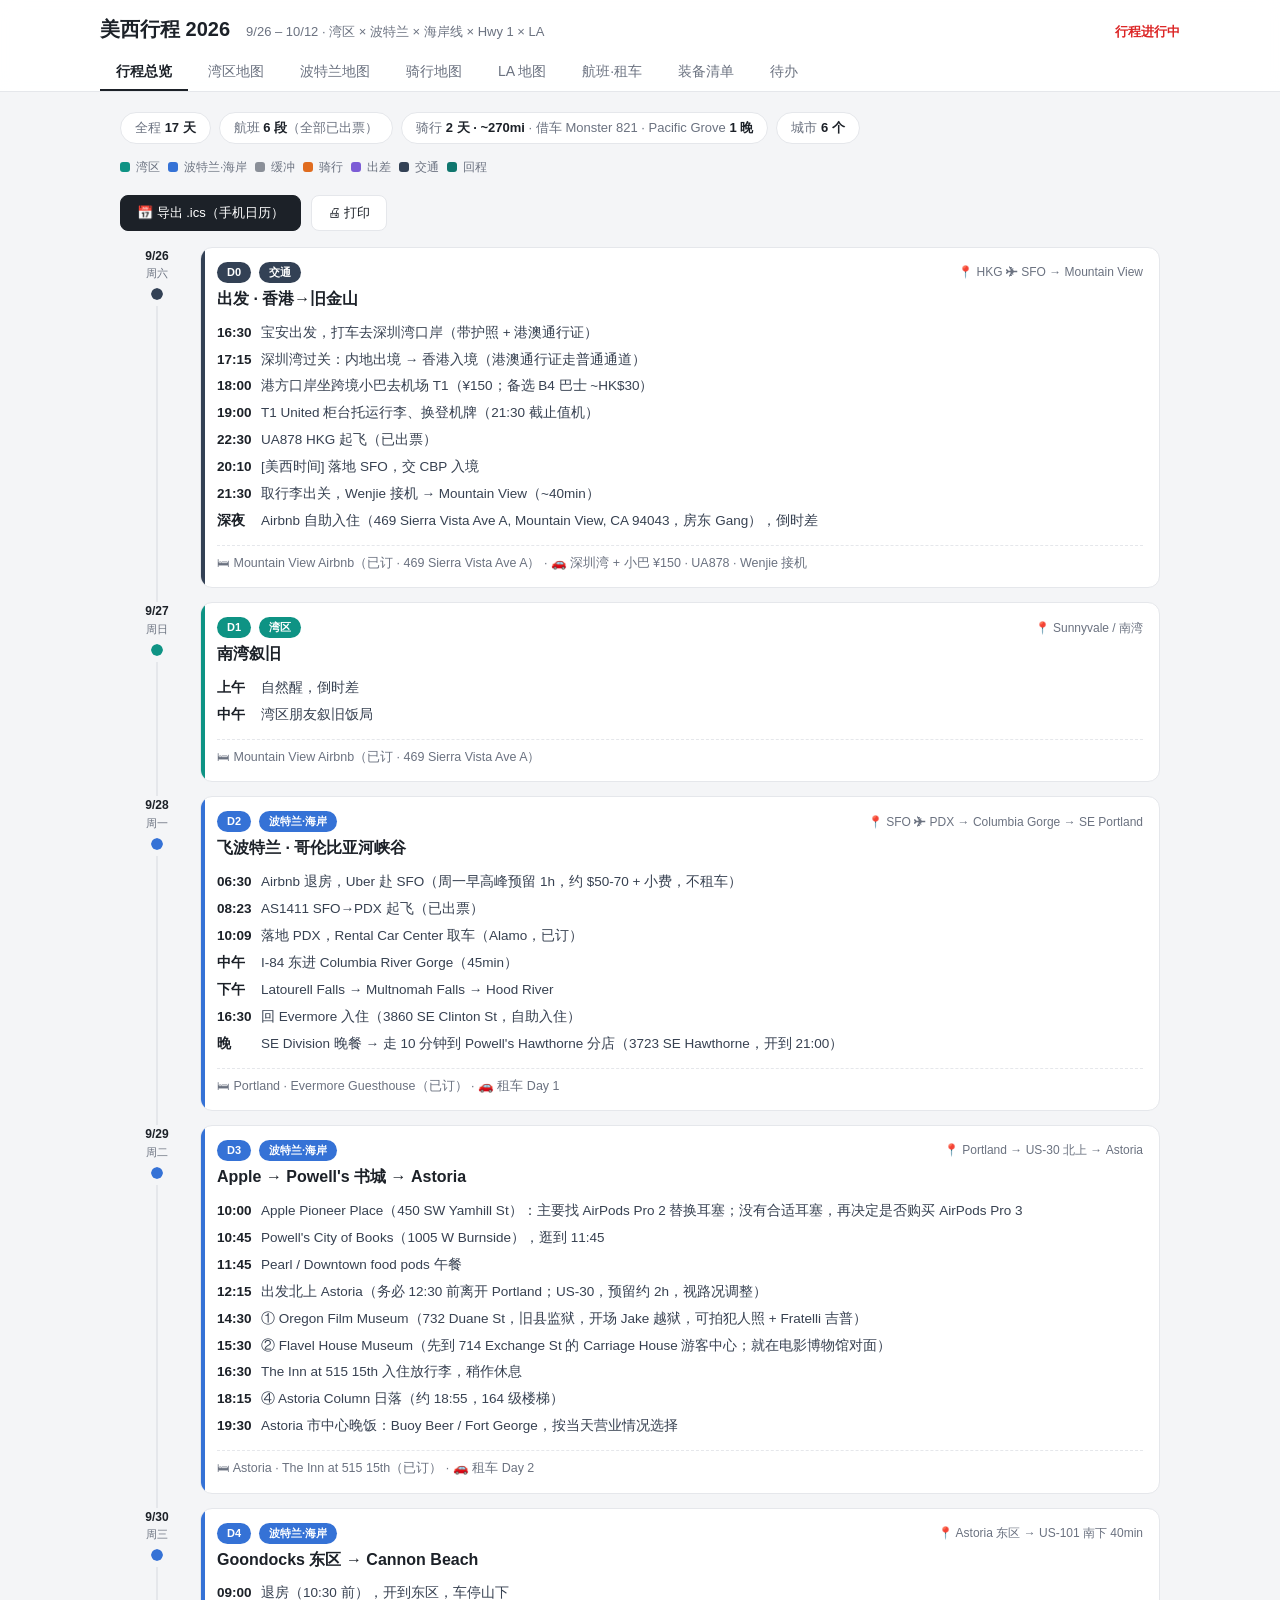
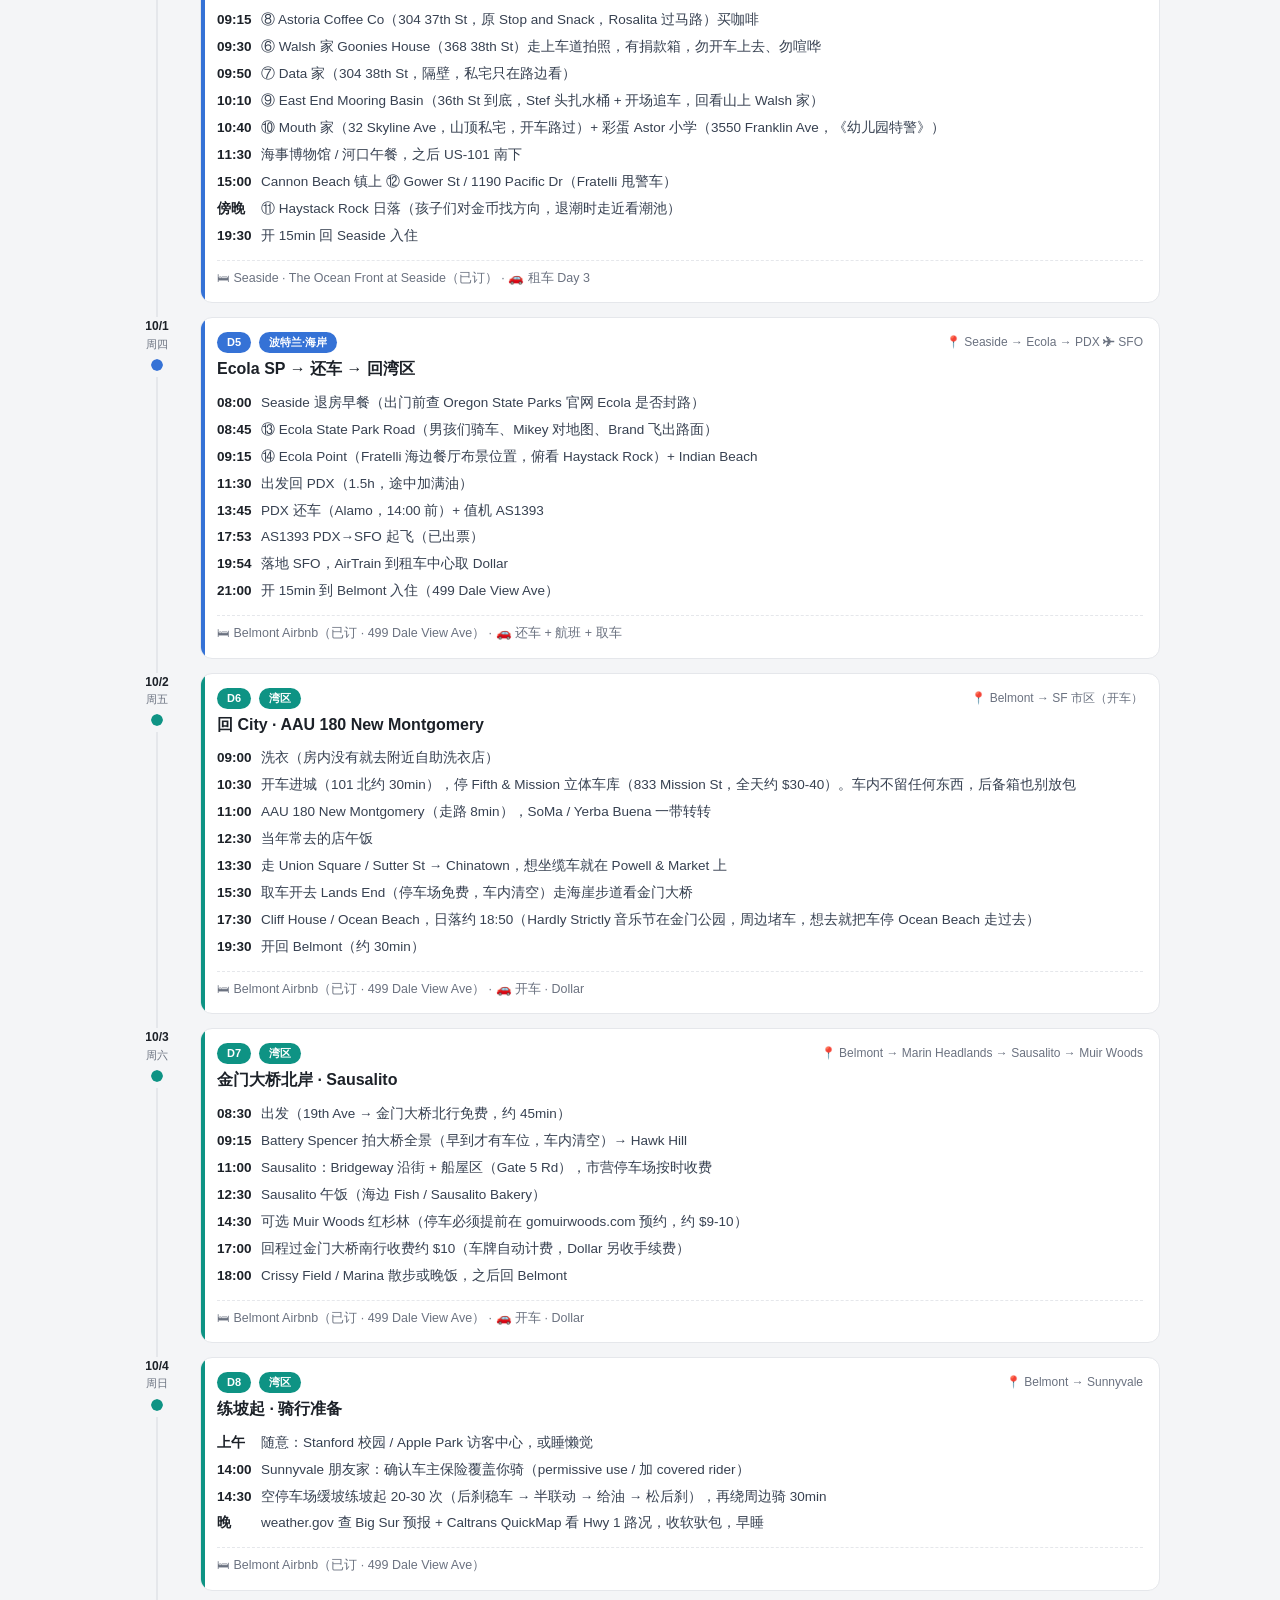
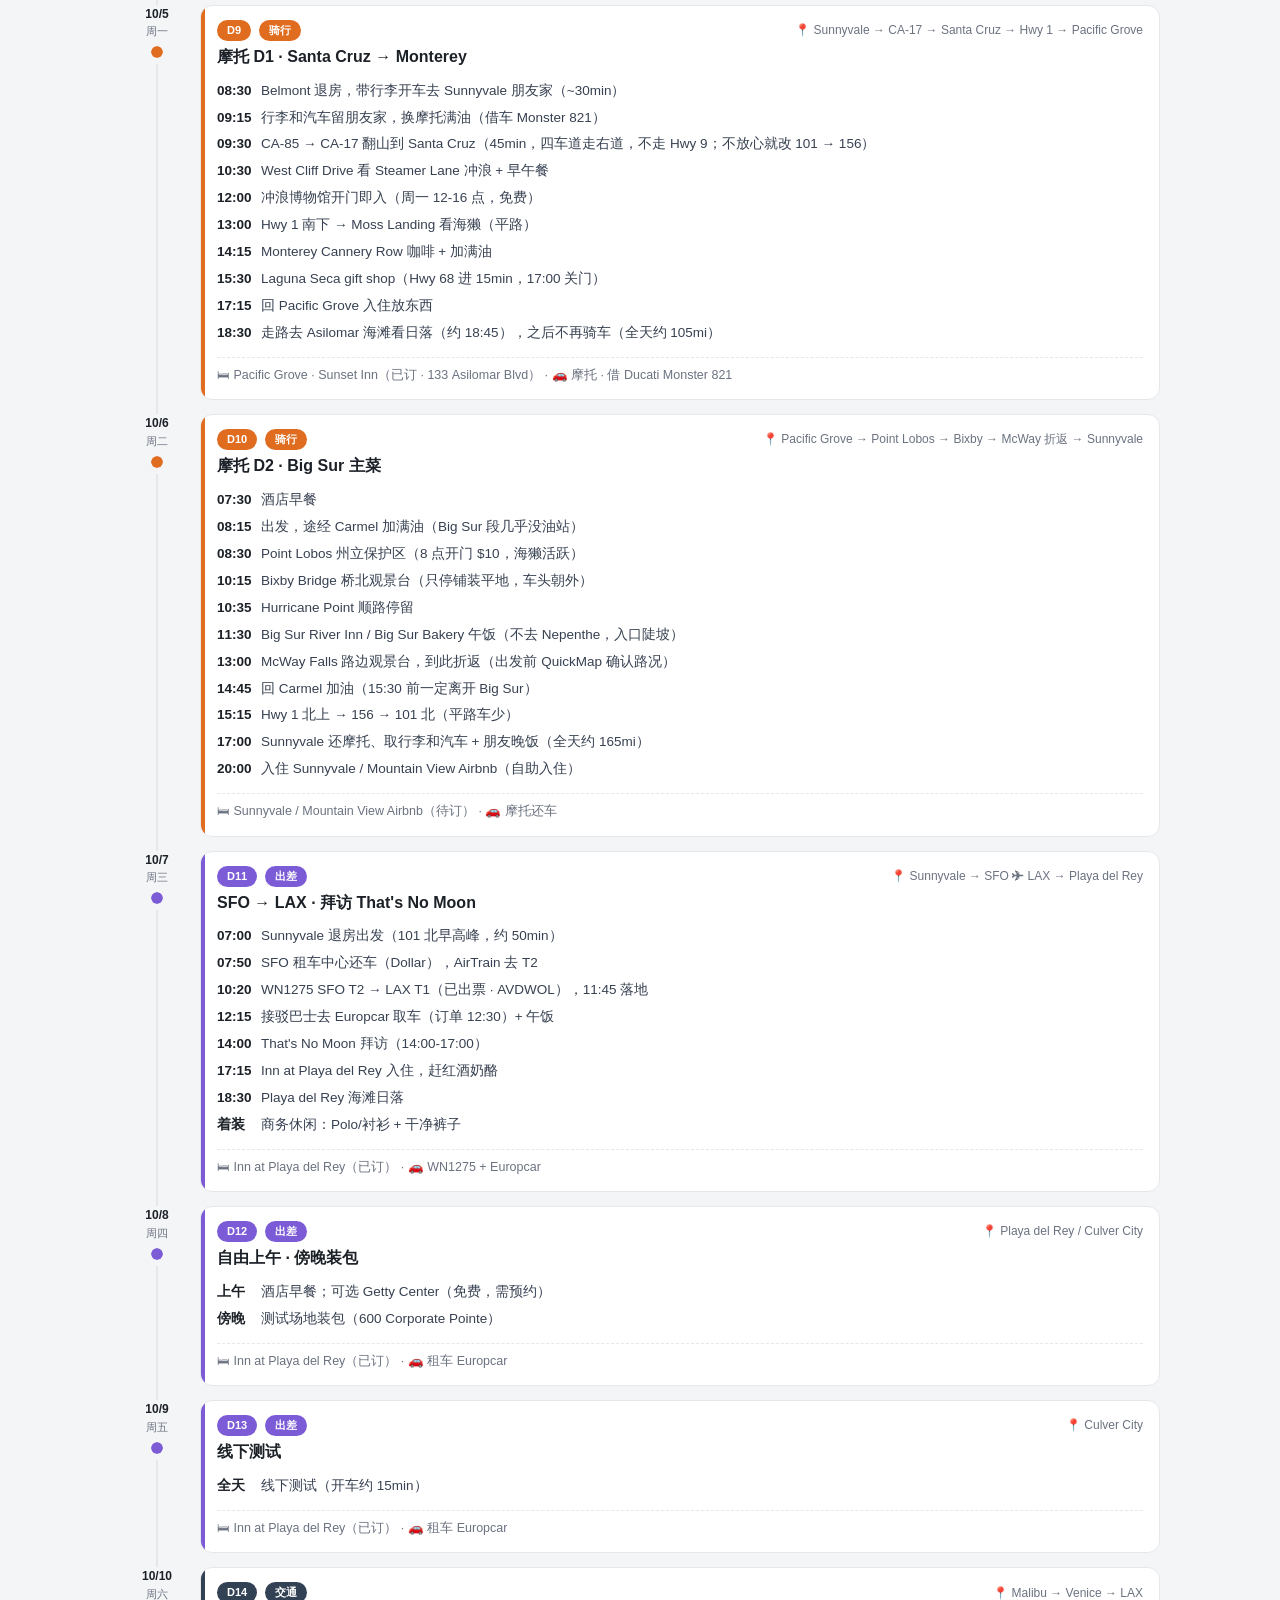
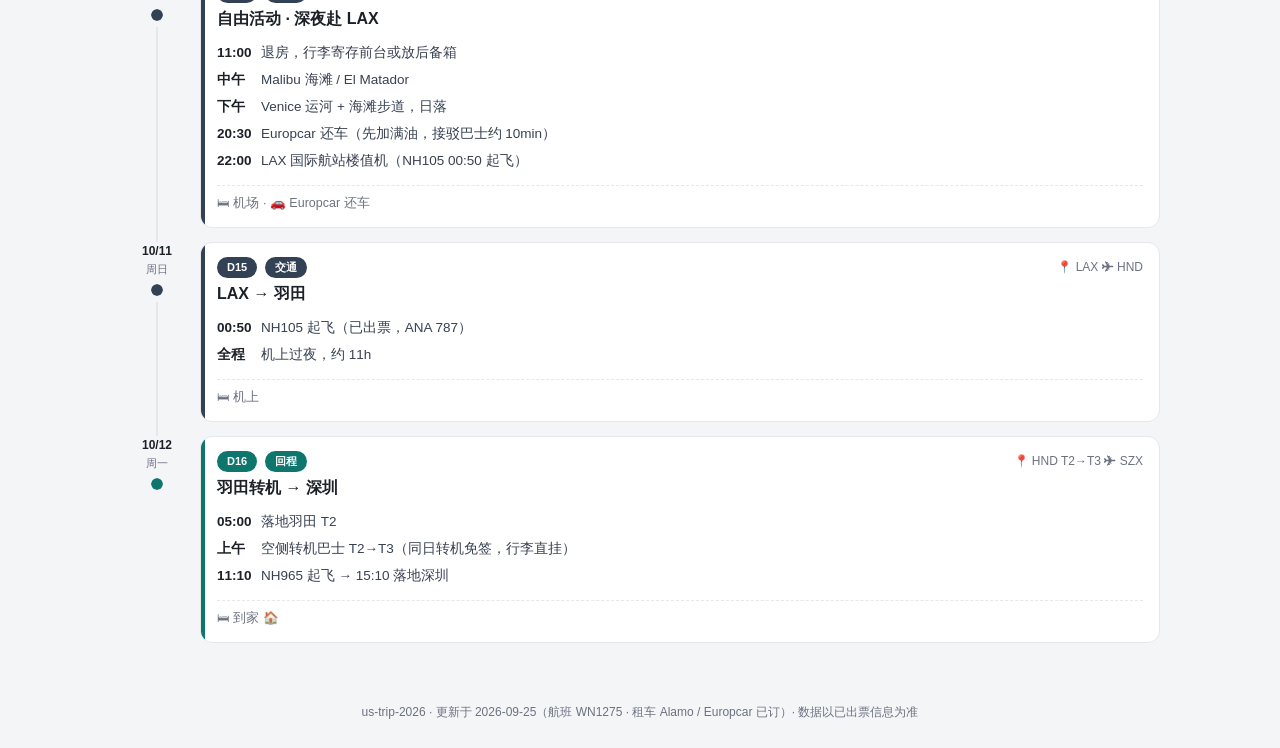
==== commit 1bbdd8f7: "Update September 29 itinerary and matching Portland–Astoria map" ====
--- a/index.html
+++ b/index.html
@@ -156,7 +156,7 @@
   .rm-side{max-height:none}
 }
 </style>
-<script>const NAVQ={"Hwy 9 红杉山道": "Highway 9, Boulder Creek, CA", "West Cliff · Steamer Lane": "Steamer Lane, Santa Cruz, CA", "Santa Cruz 冲浪博物馆": "Santa Cruz Surfing Museum", "Moss Landing 海獭": "Moss Landing Harbor, CA", "Monterey · Cannery Row": "Cannery Row, Monterey, CA", "Laguna Seca gift shop": "WeatherTech Raceway Laguna Seca", "Pacific Grove / Asilomar 日落": "Asilomar State Beach, Pacific Grove, CA", "Carmel 入住": "Carmel-by-the-Sea, CA", "Carmel 出发": "Carmel-by-the-Sea, CA", "Point Lobos 州立保护区": "Point Lobos State Natural Reserve", "Bixby Bridge": "Bixby Creek Bridge, Big Sur, CA", "Hurricane Point": "Hurricane Point, Big Sur, CA", "Nepenthe 早午饭": "Nepenthe, Big Sur, CA", "McWay Falls 观景台": "McWay Falls Overlook, Big Sur, CA", "PDX 机场 · 取车": "Portland International Airport", "PDX · 还车+值机": "Portland International Airport", "Latourell Falls": "Latourell Falls, OR", "Multnomah Falls": "Multnomah Falls, OR", "Hood River · 河畔午餐": "Hood River Waterfront Park, Hood River, OR", "Timberline Lodge（可选）": "Timberline Lodge, OR", "Pearl District · 晚餐+酒店": "Pearl District, Portland, OR", "日本花园 Portland Japanese Garden": "Portland Japanese Garden", "Pittock Mansion 观景台": "Pittock Mansion, Portland", "Astoria Column · 日落": "Astoria Column, Astoria, OR", "Astoria · 住一晚": "515 15th St, Astoria, OR 97103", "Astoria Riverwalk · 晨间散步": "Astoria Riverwalk, Astoria, OR", "Pier 39 · Coffee Girl 早餐": "Coffee Girl, Astoria, OR", "Columbia River Maritime Museum": "Columbia River Maritime Museum, Astoria", "Goondocks · 《七宝奇谋》": "Goonies House, 368 38th St, Astoria, OR", "Flavel House（可选）": "Flavel House Museum, Astoria", "Haystack Rock · 潮池+日落": "Haystack Rock, Cannon Beach, OR", "Ecola State Park": "Ecola Point, Ecola State Park, OR", "Sunnyvale 出发": "Sunnyvale, CA", "Sunnyvale 还车": "Sunnyvale, CA", "Hwy 68 → 101 回程": "WeatherTech Raceway Laguna Seca", "⛽ Sunnyvale · 出发满油": "gas station, Sunnyvale, CA", "⛽ Monterey · 午后补油": "gas station, Del Monte Ave, Monterey, CA", "⛽ Carmel · 晚上加满": "gas station, Carmel-by-the-Sea, CA", "Food Pod · 午餐": "Midtown Beer Garden food carts, Portland, OR", "Astoria–Megler Bridge 机位": "Astoria-Megler Bridge, Astoria, OR", "海滩晨光": "Haystack Rock, Cannon Beach, OR", "CA-17 翻山": "Highway 17, Scotts Valley, CA", "Pacific Grove 入住": "Sunset Inn, 133 Asilomar Blvd, Pacific Grove, CA", "Pacific Grove 出发": "Sunset Inn, 133 Asilomar Blvd, Pacific Grove, CA", "Big Sur River Inn 午饭": "Big Sur River Inn, Big Sur, CA", "Hwy 1 → 156 → 101 回程": "Castroville, CA", "⛽ Carmel · 加满": "gas station, Carmel-by-the-Sea, CA", "Evermore Guesthouse · 入住": "Evermore Guesthouse, 3860 SE Clinton St, Portland, OR", "Powell's Hawthorne 分店": "Powell's Books on Hawthorne, Portland, OR", "Powell's City of Books": "Powell's City of Books, 1005 W Burnside St, Portland, OR", "The Inn at 515 15th · 入住": "The Inn at 515 15th, 515 15th St, Astoria, OR 97103", "① Oregon Film Museum": "Oregon Film Museum, 732 Duane St, Astoria, OR", "② Flavel House": "Flavel House Museum, 441 8th St, Astoria, OR", "③ John Warren Field 旧址": "Exchange St & 19th St, Astoria, OR", "④ Astoria Column · 日落": "Astoria Column, Astoria, OR", "⑤ Lower Columbia Bowl": "Lower Columbia Bowl, 826 W Marine Dr, Astoria, OR", "⑧ Astoria Coffee Co": "Astoria Coffee Co, 304 37th St, Astoria, OR", "⑥ Walsh 家 Goonies House": "Goonies House, 368 38th St, Astoria, OR", "⑦ Data 家": "304 38th St, Astoria, OR", "⑨ East End Mooring Basin": "East End Mooring Basin, Astoria, OR", "⑩ Mouth 家 + Astor 小学": "32 Skyline Ave, Astoria, OR", "⑫ Gower St / Pacific Dr": "1190 Pacific Dr, Cannon Beach, OR", "⑪ Haystack Rock · 日落": "Haystack Rock, Cannon Beach, OR", "The Ocean Front at Seaside · 入住": "The Ocean Front at Seaside, Seaside, OR", "⑬ Ecola State Park Road": "Ecola State Park, Cannon Beach, OR", "⑭ Ecola Point": "Ecola Point, Ecola State Park, OR"};function gnav(s){const q=NAVQ[s.t]||s.t;return 'https://www.google.com/maps/dir/?api=1&destination='+encodeURIComponent(q)+'&travelmode=driving'}</script><style>
+<script>const NAVQ={"Apple Pioneer Place": "Apple Pioneer Place, 450 SW Yamhill St, Portland, OR", "Astoria · 晚饭": "restaurants, downtown Astoria, OR","Hwy 9 红杉山道": "Highway 9, Boulder Creek, CA", "West Cliff · Steamer Lane": "Steamer Lane, Santa Cruz, CA", "Santa Cruz 冲浪博物馆": "Santa Cruz Surfing Museum", "Moss Landing 海獭": "Moss Landing Harbor, CA", "Monterey · Cannery Row": "Cannery Row, Monterey, CA", "Laguna Seca gift shop": "WeatherTech Raceway Laguna Seca", "Pacific Grove / Asilomar 日落": "Asilomar State Beach, Pacific Grove, CA", "Carmel 入住": "Carmel-by-the-Sea, CA", "Carmel 出发": "Carmel-by-the-Sea, CA", "Point Lobos 州立保护区": "Point Lobos State Natural Reserve", "Bixby Bridge": "Bixby Creek Bridge, Big Sur, CA", "Hurricane Point": "Hurricane Point, Big Sur, CA", "Nepenthe 早午饭": "Nepenthe, Big Sur, CA", "McWay Falls 观景台": "McWay Falls Overlook, Big Sur, CA", "PDX 机场 · 取车": "Portland International Airport", "PDX · 还车+值机": "Portland International Airport", "Latourell Falls": "Latourell Falls, OR", "Multnomah Falls": "Multnomah Falls, OR", "Hood River · 河畔午餐": "Hood River Waterfront Park, Hood River, OR", "Timberline Lodge（可选）": "Timberline Lodge, OR", "Pearl District · 晚餐+酒店": "Pearl District, Portland, OR", "日本花园 Portland Japanese Garden": "Portland Japanese Garden", "Pittock Mansion 观景台": "Pittock Mansion, Portland", "Astoria Column · 日落": "Astoria Column, Astoria, OR", "Astoria · 住一晚": "515 15th St, Astoria, OR 97103", "Astoria Riverwalk · 晨间散步": "Astoria Riverwalk, Astoria, OR", "Pier 39 · Coffee Girl 早餐": "Coffee Girl, Astoria, OR", "Columbia River Maritime Museum": "Columbia River Maritime Museum, Astoria", "Goondocks · 《七宝奇谋》": "Goonies House, 368 38th St, Astoria, OR", "Flavel House（可选）": "Flavel House Museum, Astoria", "Haystack Rock · 潮池+日落": "Haystack Rock, Cannon Beach, OR", "Ecola State Park": "Ecola Point, Ecola State Park, OR", "Sunnyvale 出发": "Sunnyvale, CA", "Sunnyvale 还车": "Sunnyvale, CA", "Hwy 68 → 101 回程": "WeatherTech Raceway Laguna Seca", "⛽ Sunnyvale · 出发满油": "gas station, Sunnyvale, CA", "⛽ Monterey · 午后补油": "gas station, Del Monte Ave, Monterey, CA", "⛽ Carmel · 晚上加满": "gas station, Carmel-by-the-Sea, CA", "Food Pod · 午餐": "Midtown Beer Garden food carts, Portland, OR", "Astoria–Megler Bridge 机位": "Astoria-Megler Bridge, Astoria, OR", "海滩晨光": "Haystack Rock, Cannon Beach, OR", "CA-17 翻山": "Highway 17, Scotts Valley, CA", "Pacific Grove 入住": "Sunset Inn, 133 Asilomar Blvd, Pacific Grove, CA", "Pacific Grove 出发": "Sunset Inn, 133 Asilomar Blvd, Pacific Grove, CA", "Big Sur River Inn 午饭": "Big Sur River Inn, Big Sur, CA", "Hwy 1 → 156 → 101 回程": "Castroville, CA", "⛽ Carmel · 加满": "gas station, Carmel-by-the-Sea, CA", "Evermore Guesthouse · 入住": "Evermore Guesthouse, 3860 SE Clinton St, Portland, OR", "Powell's Hawthorne 分店": "Powell's Books on Hawthorne, Portland, OR", "Powell's City of Books": "Powell's City of Books, 1005 W Burnside St, Portland, OR", "The Inn at 515 15th · 入住": "The Inn at 515 15th, 515 15th St, Astoria, OR 97103", "① Oregon Film Museum": "Oregon Film Museum, 732 Duane St, Astoria, OR", "② Flavel House": "Flavel Carriage House, 714 Exchange St, Astoria, OR", "③ John Warren Field 旧址": "Exchange St & 19th St, Astoria, OR", "④ Astoria Column · 日落": "Astoria Column, Astoria, OR", "⑤ Lower Columbia Bowl": "Lower Columbia Bowl, 826 W Marine Dr, Astoria, OR", "⑧ Astoria Coffee Co": "Astoria Coffee Co, 304 37th St, Astoria, OR", "⑥ Walsh 家 Goonies House": "Goonies House, 368 38th St, Astoria, OR", "⑦ Data 家": "304 38th St, Astoria, OR", "⑨ East End Mooring Basin": "East End Mooring Basin, Astoria, OR", "⑩ Mouth 家 + Astor 小学": "32 Skyline Ave, Astoria, OR", "⑫ Gower St / Pacific Dr": "1190 Pacific Dr, Cannon Beach, OR", "⑪ Haystack Rock · 日落": "Haystack Rock, Cannon Beach, OR", "The Ocean Front at Seaside · 入住": "The Ocean Front at Seaside, Seaside, OR", "⑬ Ecola State Park Road": "Ecola State Park, Cannon Beach, OR", "⑭ Ecola Point": "Ecola Point, Ecola State Park, OR"};function gnav(s){const q=NAVQ[s.t]||s.t;return 'https://www.google.com/maps/dir/?api=1&destination='+encodeURIComponent(q)+'&travelmode=driving'}</script><style>
 html,body{overflow-x:hidden;max-width:100%}
 header{padding-top:calc(14px + env(safe-area-inset-top))}
 @media(max-width:720px){
@@ -311,7 +311,7 @@
  {d:'2026-09-26',ph:'fly',t:'出发 · 香港→旧金山',loc:'HKG ✈ SFO → Mountain View',items:[['16:30','宝安出发，打车去深圳湾口岸（带护照 + 港澳通行证）'],['17:15','深圳湾过关：内地出境 → 香港入境（港澳通行证走普通通道）'],['18:00','港方口岸坐跨境小巴去机场 T1（¥150；备选 B4 巴士 ~HK$30）'],['19:00','T1 United 柜台托运行李、换登机牌（21:30 截止值机）'],['22:30','UA878 HKG 起飞（已出票）'],['20:10','[美西时间] 落地 SFO，交 CBP 入境'],['21:30','取行李出关，Wenjie 接机 → Mountain View（~40min）'],['深夜','Airbnb 自助入住（469 Sierra Vista Ave A, Mountain View, CA 94043，房东 Gang），倒时差']],stay:'Mountain View Airbnb（已订 · 469 Sierra Vista Ave A）',mv:'深圳湾 + 小巴 ¥150 · UA878 · Wenjie 接机'},
  {d:'2026-09-27',ph:'bay',t:'南湾叙旧',loc:'Sunnyvale / 南湾',items:[['上午','自然醒，倒时差'],['中午','湾区朋友叙旧饭局']],stay:'Mountain View Airbnb（已订 · 469 Sierra Vista Ave A）'},
  {d:'2026-09-28',ph:'pdx',t:'飞波特兰 · 哥伦比亚河峡谷',loc:'SFO ✈ PDX → Columbia Gorge → SE Portland',items:[['06:30','Airbnb 退房，Uber 赴 SFO（周一早高峰预留 1h，约 $50-70 + 小费，不租车）'],['08:23','AS1411 SFO→PDX 起飞（已出票）'],['10:09','落地 PDX，Rental Car Center 取车（Alamo，已订）'],['中午','I-84 东进 Columbia River Gorge（45min）'],['下午','Latourell Falls → Multnomah Falls → Hood River'],['16:30','回 Evermore 入住（3860 SE Clinton St，自助入住）'],['晚','SE Division 晚餐 → 走 10 分钟到 Powell\'s Hawthorne 分店（3723 SE Hawthorne，开到 21:00）']],stay:'Portland · Evermore Guesthouse（已订）',mv:'租车 Day 1'},
- {d:'2026-09-29',ph:'pdx',t:'Powell\'s 书城 → Astoria 七宝奇谋 · 市中心',loc:'Portland → US-30 北上 1h45m → Astoria',items:[['10:00','Powell\'s City of Books 开门即进（1005 W Burnside，三楼 Rare Book Room 开到 17:00），逛到 11:30'],['11:45','Pearl / Downtown food pods 午餐'],['13:00','出发北上 Astoria（US-30，1h45m）'],['15:00','Inn at 515 15th 入住放行李'],['15:30','① Oregon Film Museum（732 Duane St，旧县监狱，开场 Jake 越狱，可拍犯人照 + Fratelli 吉普）'],['16:30','② Flavel House（441 8th St，Mikey 爸爸上班的博物馆，就在监狱对面）→ ③ John Warren Field 旧址（Exchange St 18th-20th，Andy 啦啦队，已拆，路过）'],['18:15','④ Astoria Column 日落（约 18:55，164 级楼梯）'],['19:30','Buoy Beer / Fort George 晚餐 → ⑤ Lower Columbia Bowl（826 W Marine Dr，Chunk 糊披萨的窗户，签留言簿）']],stay:'Astoria · The Inn at 515 15th（已订）',mv:'租车 Day 2'},
+ {d:'2026-09-29',ph:'pdx',t:'Apple → Powell\'s 书城 → Astoria',loc:'Portland → US-30 北上 → Astoria',items:[['10:00','Apple Pioneer Place（450 SW Yamhill St）：主要找 AirPods Pro 2 替换耳塞；没有合适耳塞，再决定是否购买 AirPods Pro 3'],['10:45','Powell\'s City of Books（1005 W Burnside），逛到 11:45'],['11:45','Pearl / Downtown food pods 午餐'],['12:15','出发北上 Astoria（务必 12:30 前离开 Portland；US-30，预留约 2h，视路况调整）'],['14:30','① Oregon Film Museum（732 Duane St，旧县监狱，开场 Jake 越狱，可拍犯人照 + Fratelli 吉普）'],['15:30','② Flavel House Museum（先到 714 Exchange St 的 Carriage House 游客中心；就在电影博物馆对面）'],['16:30','The Inn at 515 15th 入住放行李，稍作休息'],['18:15','④ Astoria Column 日落（约 18:55，164 级楼梯）'],['19:30','Astoria 市中心晚饭：Buoy Beer / Fort George，按当天营业情况选择']],stay:'Astoria · The Inn at 515 15th（已订）',mv:'租车 Day 2'},
  {d:'2026-09-30',ph:'pdx',t:'Goondocks 东区 → Cannon Beach',loc:'Astoria 东区 → US-101 南下 40min',items:[['09:00','退房（10:30 前），开到东区，车停山下'],['09:15','⑧ Astoria Coffee Co（304 37th St，原 Stop and Snack，Rosalita 过马路）买咖啡'],['09:30','⑥ Walsh 家 Goonies House（368 38th St）走上车道拍照，有捐款箱，勿开车上去、勿喧哗'],['09:50','⑦ Data 家（304 38th St，隔壁，私宅只在路边看）'],['10:10','⑨ East End Mooring Basin（36th St 到底，Stef 头扎水桶 + 开场追车，回看山上 Walsh 家）'],['10:40','⑩ Mouth 家（32 Skyline Ave，山顶私宅，开车路过）+ 彩蛋 Astor 小学（3550 Franklin Ave，《幼儿园特警》）'],['11:30','海事博物馆 / 河口午餐，之后 US-101 南下'],['15:00','Cannon Beach 镇上 ⑫ Gower St / 1190 Pacific Dr（Fratelli 甩警车）'],['傍晚','⑪ Haystack Rock 日落（孩子们对金币找方向，退潮时走近看潮池）'],['19:30','开 15min 回 Seaside 入住']],stay:'Seaside · The Ocean Front at Seaside（已订）',mv:'租车 Day 3'},
  {d:'2026-10-01',ph:'pdx',t:'Ecola SP → 还车 → 回湾区',loc:'Seaside → Ecola → PDX ✈ SFO',items:[['08:00','Seaside 退房早餐（出门前查 Oregon State Parks 官网 Ecola 是否封路）'],['08:45','⑬ Ecola State Park Road（男孩们骑车、Mikey 对地图、Brand 飞出路面）'],['09:15','⑭ Ecola Point（Fratelli 海边餐厅布景位置，俯看 Haystack Rock）+ Indian Beach'],['11:30','出发回 PDX（1.5h，途中加满油）'],['13:45','PDX 还车（Alamo，14:00 前）+ 值机 AS1393'],['17:53','AS1393 PDX→SFO 起飞（已出票）'],['19:54','落地 SFO，AirTrain 到租车中心取 Dollar'],['21:00','开 15min 到 Belmont 入住（499 Dale View Ave）']],stay:'Belmont Airbnb（已订 · 499 Dale View Ave）',mv:'还车 + 航班 + 取车'},
  {d:'2026-10-02',ph:'bay',t:'回 City · AAU 180 New Montgomery',loc:'Belmont → SF 市区（开车）',items:[['09:00','洗衣（房内没有就去附近自助洗衣店）'],['10:30','开车进城（101 北约 30min），停 Fifth & Mission 立体车库（833 Mission St，全天约 $30-40）。车内不留任何东西，后备箱也别放包'],['11:00','AAU 180 New Montgomery（走路 8min），SoMa / Yerba Buena 一带转转'],['12:30','当年常去的店午饭'],['13:30','走 Union Square / Sutter St → Chinatown，想坐缆车就在 Powell & Market 上'],['15:30','取车开去 Lands End（停车场免费，车内清空）走海崖步道看金门大桥'],['17:30','Cliff House / Ocean Beach，日落约 18:50（Hardly Strictly 音乐节在金门公园，周边堵车，想去就把车停 Ocean Beach 走过去）'],['19:30','开回 Belmont（约 30min）']],stay:'Belmont Airbnb（已订 · 499 Dale View Ave）',mv:'开车 · Dollar'},
@@ -543,19 +543,19 @@
  ]
 },
 {
- id:'d2',name:'D2 · 9/29 周二 · Powell\'s → Astoria 市中心',color:'#16a34a',
- sum:'10:00 Powell\'s 总店 → food pods 午餐 → 13:00 US-30 北上 1h45m → 15:00 入住 → 《七宝奇谋》市中心 ①-⑤：监狱 → Flavel House → 球场旧址 → 18:15 Astoria Column 日落 → 保龄球馆。',
- route:[[45.5031,-122.6229],[45.5150,-122.6600],[45.5231,-122.6819],[45.5185,-122.6780],[45.5400,-122.7800],[45.6000,-122.9200],[45.7200,-123.0900],[45.8500,-123.2200],[46.0500,-123.4200],[46.1500,-123.6500],[46.1877,-123.8273],[46.1885,-123.8355],[46.1880,-123.8342],[46.1878,-123.8225],[46.1813,-123.8176],[46.1837,-123.8596]],
+ id:'d2',name:'D2 · 9/29 周二 · Apple → Powell\'s → Astoria',color:'#16a34a',
+ sum:'10:00 Apple 找 AirPods Pro 2 替换耳塞（没有再决定是否买 Pro 3）→ 10:45 Powell\'s 总店 → 11:45 午餐 → 12:15 出发、12:30 前离开 Portland → 14:30 Oregon Film Museum → 15:30 Flavel House Museum → 16:30 入住 → 18:15 Astoria Column 日落 → 19:30 晚饭。',
+ route:[[45.5031,-122.6229],[45.5150,-122.6600],[45.5180,-122.6773],[45.5231,-122.6819],[45.5185,-122.6780],[45.5400,-122.7000],[45.6000,-122.7800],[45.8600,-122.8100],[46.0900,-122.9400],[46.1000,-123.2000],[46.1600,-123.4000],[46.1700,-123.6500],[46.1885,-123.8355],[46.1880,-123.8342],[46.1877,-123.8273],[46.1813,-123.8176],[46.1870,-123.8300]],
  back:null,
  spots:[
-  {ll:[45.5231,-122.6819],t:"Powell's City of Books",time:'10:00 开门 · 逛到 11:30',why:'世界最大独立书店，1005 W Burnside。三楼 Rare Book Room 开到 17:00。车停 SmartPark 停车楼，车内清空。'},
-  {ll:[45.5185,-122.6780],t:'Food Pod · 午餐',time:'11:45',why:'Pearl / Downtown 的美食车集中点，吃完 13:00 出发 US-30 去 Astoria。'},
-  {ll:[46.1877,-123.8273],t:'The Inn at 515 15th · 入住',time:'15:00 · 放行李',why:'已订，免费停车。之后市中心几个点都在 1km 内。'},
-  {ll:[46.1885,-123.8355],t:'① Oregon Film Museum',time:'15:30 · 45min',why:'732 Duane St 旧县监狱，电影开场 Jake Fratelli 越狱就在这里。可以拍犯人照，门口有 Fratelli 吉普。'},
-  {ll:[46.1880,-123.8342],t:'② Flavel House',time:'16:30 · 45min',why:'441 8th St，Mikey 爸爸上班的博物馆，就在监狱对面。'},
-  {ll:[46.1878,-123.8225],t:'③ John Warren Field 旧址',time:'路过',why:'Exchange St 18th-20th，Andy 啦啦队那场戏。球场已拆，开车路过即可。'},
-  {ll:[46.1813,-123.8176],t:'④ Astoria Column · 日落',time:'18:15 · 日落约 18:55',why:'164 级旋转楼梯登顶，河口 + 小镇 + 太平洋 360°。塔底礼品店买木头滑翔机，塔顶放飞是当地传统。'},
-  {ll:[46.1837,-123.8596],t:'⑤ Lower Columbia Bowl',time:'19:30 · 晚饭后',why:'826 W Marine Dr，Chunk 把披萨糊在窗户上的那家保龄球馆，可以签留言簿。晚饭选 Buoy Beer 或 Fort George。'}
+  {ll:[45.5180,-122.6773],t:'Apple Pioneer Place',time:'10:00-10:30 · 找替换耳塞',why:'450 SW Yamhill St。主要找 AirPods Pro 2 替换耳塞；没有合适耳塞，再决定是否购买 AirPods Pro 3，库存到店确认。'},
+  {ll:[45.5231,-122.6819],t:"Powell's City of Books",time:'10:45-11:45 · 逛总店',why:'1005 W Burnside。Apple 之后去总店，11:45 前结束，留足午餐和取车时间。'},
+  {ll:[45.5185,-122.6780],t:'Food Pod · 午餐',time:'11:45-12:15',why:'Pearl / Downtown 美食车午餐。12:15 出发，务必 12:30 前离开 Portland；US-30 北上预留约 2h，视路况调整。'},
+  {ll:[46.1885,-123.8355],t:'① Oregon Film Museum',time:'14:30-15:15 · 45min',why:'732 Duane St 旧县监狱，电影开场 Jake Fratelli 越狱就在这里。可以拍犯人照，门口有 Fratelli 吉普。到 Astoria 先参观两座博物馆。'},
+  {ll:[46.1880,-123.8342],t:'② Flavel House',time:'15:30-16:15 · 45min',why:'Flavel House Museum，就在电影博物馆对面。先到 714 Exchange St 的 Carriage House 游客中心；9 月 17:00 闭馆，16:30 最后入场。'},
+  {ll:[46.1877,-123.8273],t:'The Inn at 515 15th · 入住',time:'16:30 · 放行李、休息',why:'已订，免费停车。两座博物馆参观完再入住，之后前往 Astoria Column 看日落。'},
+  {ll:[46.1813,-123.8176],t:'④ Astoria Column · 日落',time:'18:15 · 日落约 18:55',why:'164 级旋转楼梯登顶，河口 + 小镇 + 太平洋 360°。留时间看日落，之后下山吃晚饭。'},
+  {ll:[46.1870,-123.8300],t:'Astoria · 晚饭',time:'19:30 · 日落后',why:'回市中心吃晚饭：Buoy Beer / Fort George，按当天营业情况选择；导航按钮定位市中心餐饮区。'}
  ]
 },
 {
@@ -855,4 +855,4 @@
 var gone=false,t=Date.now();function h(){if(document.hidden)gone=true}document.addEventListener('visibilitychange',h);
 location.href=app;
 setTimeout(function(){document.removeEventListener('visibilitychange',h);if(!gone&&!document.hidden&&Date.now()-t<4000)window.open(a.href,'_blank')},1600);},true);})();</script><script>if('serviceWorker' in navigator){navigator.serviceWorker.register('sw.js')}</script></body>
-</html>+</html>
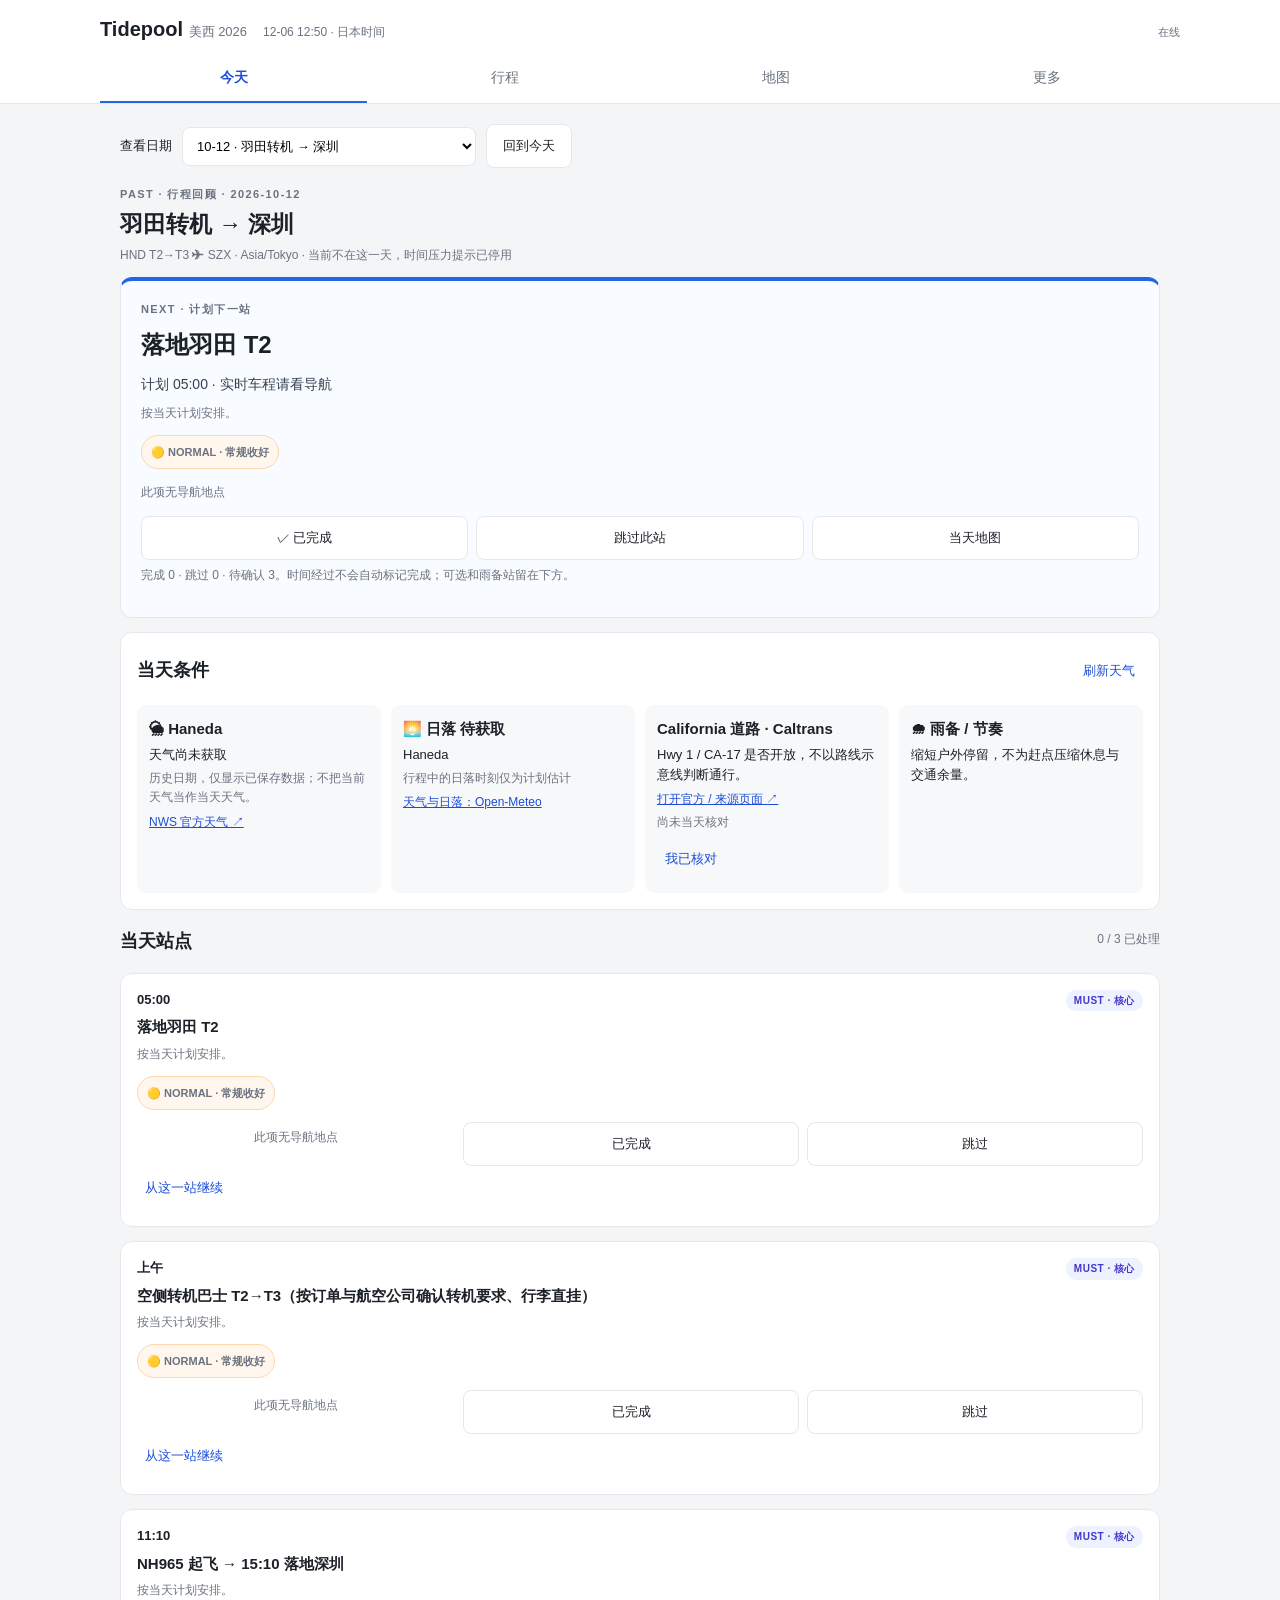
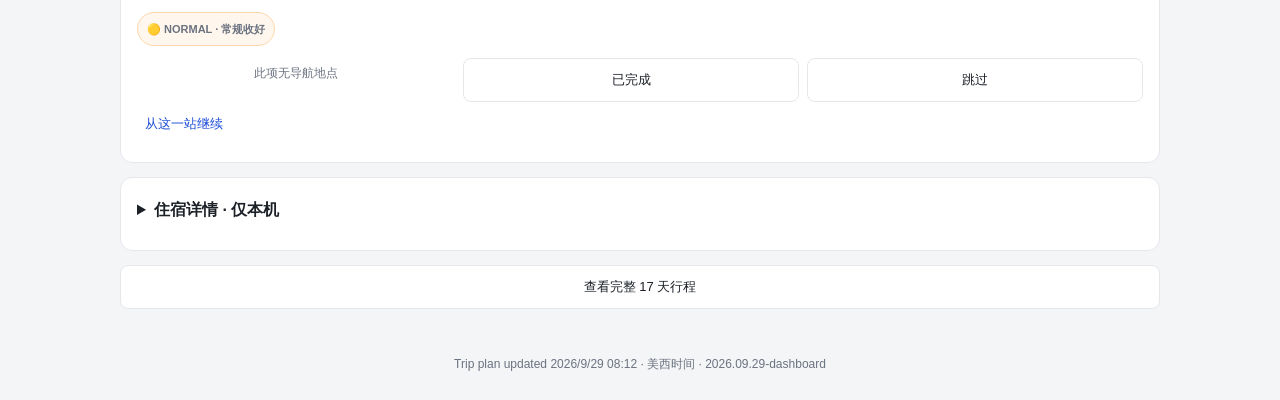
==== commit 44f0942f: "Turn trip plan into a live travel dashboard" ====
--- a/index.html
+++ b/index.html
@@ -1,858 +1,40 @@
 <!DOCTYPE html>
 <html lang="zh-CN">
 <head>
-<meta charset="UTF-8">
-<meta name="viewport" content="width=device-width, initial-scale=1.0">
-<link rel="stylesheet" href="leaflet.css">
-<meta name="robots" content="noindex,nofollow">
-<meta name="theme-color" content="#1e3a8a">
-<meta name="apple-mobile-web-app-capable" content="yes">
-<meta name="mobile-web-app-capable" content="yes">
-<meta name="apple-mobile-web-app-status-bar-style" content="default">
-<meta name="apple-mobile-web-app-title" content="Tidepool">
-<link rel="apple-touch-icon" href="icon-180.png">
-<link rel="manifest" href="manifest.json">
-<title>美西行程 2026 · 9/26-10/12</title>
-<style>
-:root{
-  --bg:#f4f5f7; --card:#ffffff; --ink:#1c2128; --sub:#6b7280; --line:#e5e7eb;
-  --bay:#0e9384; --pdx:#3572d6; --buf:#8a8f98; --ride:#e06c1f; --work:#7c5cd6; --fly:#334155; --home:#0f766e;
-  --ok:#16a34a; --hot:#dc2626; --warn:#ca8a04;
-}
-*{margin:0;padding:0;box-sizing:border-box}
-body{font-family:-apple-system,BlinkMacSystemFont,"Segoe UI","PingFang SC","Microsoft YaHei",sans-serif;background:var(--bg);color:var(--ink);line-height:1.55}
-header{position:sticky;top:0;z-index:10;background:rgba(255,255,255,.92);backdrop-filter:blur(10px);border-bottom:1px solid var(--line);padding:14px 20px 0}
-.h-top{display:flex;flex-wrap:wrap;align-items:baseline;gap:10px 16px;max-width:1080px;margin:0 auto}
-h1{font-size:20px;font-weight:700}
-.h-meta{font-size:13px;color:var(--sub)}
-.count{font-size:13px;color:var(--hot);font-weight:600;margin-left:auto}
-.tabs{display:flex;gap:4px;max-width:1080px;margin:10px auto 0}
-.tab{border:none;background:none;padding:8px 16px;font-size:14px;color:var(--sub);cursor:pointer;border-radius:8px 8px 0 0;border-bottom:2px solid transparent}
-.tab.on{color:var(--ink);font-weight:600;border-bottom-color:var(--ink)}
-main{max-width:1080px;margin:0 auto;padding:20px}
-section{display:none}
-section.on{display:block}
-.stats{display:flex;flex-wrap:wrap;gap:8px;margin-bottom:14px}
-.chip{background:var(--card);border:1px solid var(--line);border-radius:99px;padding:5px 14px;font-size:13px;color:var(--sub)}
-.chip b{color:var(--ink)}
-.bar{display:flex;flex-wrap:wrap;gap:8px;margin:6px 0 18px}
-.lg{display:flex;align-items:center;gap:6px;font-size:12px;color:var(--sub)}
-.lg i{width:10px;height:10px;border-radius:3px;display:inline-block}
-.actions{display:flex;gap:10px;margin-bottom:16px;flex-wrap:wrap}
-.btn{border:1px solid var(--line);background:var(--card);border-radius:8px;padding:8px 16px;font-size:13px;cursor:pointer;color:var(--ink);font-weight:500}
-.btn:hover{border-color:var(--ink)}
-.btn.primary{background:var(--ink);color:#fff;border-color:var(--ink)}
-/* timeline */
-.tl{display:flex;flex-direction:column}
-.day{display:flex;gap:0;position:relative}
-.rail{width:74px;flex:none;display:flex;flex-direction:column;align-items:center}
-.rail .dt{font-size:12px;font-weight:700;color:var(--ink)}
-.rail .dw{font-size:11px;color:var(--sub)}
-.rail .dot{width:12px;height:12px;border-radius:50%;margin:6px 0;flex:none;outline:3px solid var(--bg)}
-.rail .ln{width:2px;flex:1;background:var(--line)}
-.day:last-child .ln{display:none}
-.card{flex:1;background:var(--card);border:1px solid var(--line);border-radius:12px;padding:14px 16px;margin:0 0 14px 6px;position:relative;overflow:hidden}
-.card::before{content:"";position:absolute;left:0;top:0;bottom:0;width:4px;background:var(--pc)}
-.c-head{display:flex;flex-wrap:wrap;align-items:center;gap:8px;margin-bottom:4px}
-.c-title{font-size:16px;font-weight:700;margin-bottom:8px}
-.badge{font-size:11px;font-weight:600;padding:2px 10px;border-radius:99px;color:#fff;background:var(--pc)}
-.loc{font-size:12px;color:var(--sub);margin-left:auto}
-.items{list-style:none}
-.items li{font-size:13.5px;padding:3px 0;color:#374151}
-.items b{display:inline-block;min-width:44px;color:var(--ink);font-weight:600}
-.c-foot{margin-top:10px;padding-top:8px;border-top:1px dashed var(--line);font-size:12.5px;color:var(--sub)}
-/* flights */
-.fgrid{display:grid;grid-template-columns:repeat(auto-fill,minmax(min(320px,100%),1fr));gap:14px}.fcard{min-width:0;overflow-wrap:anywhere}
-.fcard{background:var(--card);border:1px solid var(--line);border-radius:12px;padding:16px}
-.f-top{display:flex;justify-content:space-between;align-items:center;margin-bottom:6px}
-.f-no{font-size:13px;font-weight:600}
-.st{font-size:11px;font-weight:700;padding:2px 10px;border-radius:99px}
-.st.booked{background:#dcfce7;color:#15803d}
-.st.todo{background:#fee2e2;color:#b91c1c}
-.st.confirm{background:#fef3c7;color:#a16207}
-.st.paid{background:#dbeafe;color:#1d4ed8}
-.fsec{font-size:15px;font-weight:800;margin:18px 0 10px}
-.f-route{font-size:18px;font-weight:700;letter-spacing:.5px}
-.f-times{display:flex;gap:20px;margin:8px 0 4px}
-.f-times div{font-size:13px;color:var(--sub)}
-.f-times b{display:block;font-size:20px;color:var(--ink)}
-.f-note{font-size:12.5px;color:var(--sub);margin-top:8px;padding-top:8px;border-top:1px dashed var(--line)}
-.f-date{font-size:12px;color:var(--sub)}
-/* packing */
-.pbar{height:8px;background:var(--line);border-radius:99px;overflow:hidden;margin:8px 0 18px}
-.pbar i{display:block;height:100%;background:var(--ok);width:0;transition:width .3s}
-.ptext{font-size:13px;color:var(--sub)}
-.pcat{background:var(--card);border:1px solid var(--line);border-radius:12px;padding:14px 16px;margin-bottom:14px}
-.pcat h3{font-size:14px;font-weight:700;margin-bottom:10px}
-.pitem{display:flex;align-items:flex-start;gap:10px;padding:5px 0;font-size:13.5px;cursor:pointer}
-.pitem input{margin-top:3px;accent-color:var(--ok)}
-.pitem.done span{color:var(--sub);text-decoration:line-through}
-/* todo */
-.tcard{background:var(--card);border:1px solid var(--line);border-left:4px solid var(--tc);border-radius:10px;padding:12px 16px;margin-bottom:10px;font-size:14px}
-.tcard.done{color:var(--sub)}
-.tcard .tag{font-size:11px;font-weight:700;margin-right:8px;color:var(--tc)}
-/* ride map */
-.rm-grid{display:grid;grid-template-columns:minmax(0,1.6fr) minmax(300px,1fr);gap:14px;align-items:start}
-#rmap,#pmap,#bmap,#lmap{height:calc(100vh - 150px);min-height:480px;border-radius:14px;border:1px solid var(--line);background:#e8ecef;z-index:1}
-.rm-side{max-height:calc(100vh - 150px);overflow:auto;padding-right:2px}
-.rmtabs{display:flex;gap:6px;margin-bottom:10px;flex-wrap:wrap}
-.rmtab{border:1px solid var(--line);background:var(--card);color:var(--sub);border-radius:99px;padding:6px 14px;font-size:13px;cursor:pointer;font-weight:600}
-.rmtab.on{color:#fff;border-color:transparent}
-.rmtab.on[data-rv="all"]{background:#1c2128}
-.rmtab.on[data-rv="d1"]{background:#ea580c}
-.rmtab.on[data-rv="d2"]{background:#b91c1c}
-.rmtab.on[data-pv="all"]{background:#1c2128}
-.rmtab.on[data-pv="d1"]{background:#2563eb}
-.rmtab.on[data-pv="d2"]{background:#16a34a}
-.rmtab.on[data-pv="d3"]{background:#ea580c}
-.rmtab.on[data-pv="d4"]{background:#7c3aed}
-.rmtab.on[data-xv="all"]{background:#1c2128}
-.rmtab.on[data-xv="b1"]{background:#0e7490}
-.rmtab.on[data-xv="b2"]{background:#2563eb}
-.rmtab.on[data-xv="b3"]{background:#b45309}
-.rmtab.on[data-xv="b4"]{background:#16a34a}
-.rmtab.on[data-xv="b5"]{background:#7c3aed}
-.rmtab.on[data-xv="l1"]{background:#dc2626}
-.rmtab.on[data-xv="l2"]{background:#ea580c}
-.rmtab.on[data-xv="l3"]{background:#7c3aed}
-.daycard{background:var(--card);border:1px solid var(--line);border-radius:14px;padding:14px 16px;margin-bottom:12px}
-.daycard h2{font-size:15px;font-weight:700;display:flex;align-items:center;gap:8px;color:var(--ink)}
-.daycard h2 i{width:10px;height:10px;border-radius:3px;display:inline-block;flex:none}
-.daycard .dsum{font-size:12.5px;color:var(--sub);margin:4px 0 10px}
-.rspot{display:flex;gap:10px;padding:8px 6px;border-top:1px dashed var(--line);cursor:pointer;border-radius:8px}
-.rspot:hover{background:#f6f8fa}
-.rspot .n{flex:none;width:22px;height:22px;border-radius:50%;color:#fff;font-size:12px;font-weight:700;display:flex;align-items:center;justify-content:center;margin-top:2px}
-.rspot .st{min-width:0}
-.rspot .st b{display:block;font-size:13.5px;color:var(--ink)}
-.rspot .st span{font-size:12px;color:var(--sub)}
-.rspot .st .why{font-size:12px;color:#374151;margin-top:2px}
-.mleg{background:var(--card);border:1px solid var(--line);border-radius:12px;padding:10px 14px;font-size:12px;color:var(--sub);margin-bottom:12px}
-.mleg b{color:var(--ink)}
-.rtips{background:var(--card);border:1px solid var(--line);border-left:4px solid var(--ride);border-radius:10px;padding:10px 14px;font-size:12.5px;color:#374151;margin-bottom:12px}
-.rtips b{color:var(--ink)}
-.basemap-sw{background:#fff;border-radius:8px;box-shadow:0 1px 5px rgba(0,0,0,.4);overflow:hidden;display:flex}
-.basemap-sw button{border:0;background:#fff;padding:5px 12px;font-size:12px;cursor:pointer;color:var(--sub);font-weight:600}
-.basemap-sw button.on{background:var(--ink);color:#fff}
-.pop-t{font-size:14.5px;font-weight:700}
-.pop-c{display:inline-block;font-size:11px;color:#fff;border-radius:99px;padding:1px 9px;margin:4px 0 6px}
-.pop-time{font-size:12.5px;color:var(--sub)}
-.pop-note{font-size:12.5px;color:#374151;margin-top:6px;max-width:260px}
-.pop-nav{display:inline-block;margin-top:8px;font-size:12.5px;font-weight:600;color:#2563eb;text-decoration:none;border:1px solid #bfdbfe;border-radius:8px;padding:3px 10px;background:#eff6ff}
-.pop-nav:hover{background:#dbeafe}
-.pop-img{display:block;width:260px;height:160px;object-fit:cover;border-radius:8px;margin:6px 0 2px;background:#e5e7eb;cursor:zoom-in}
-.pop-cr,.sp-cr{font-size:10.5px;color:#9ca3af}.pop-cr a,.sp-cr a{color:#9ca3af}
-.sp-img{display:block;width:100%;max-width:300px;height:130px;object-fit:cover;border-radius:8px;margin:6px 0 2px;background:#e5e7eb}
-#phbox{position:fixed;inset:0;background:rgba(0,0,0,.88);display:none;align-items:center;justify-content:center;z-index:99999;flex-direction:column;padding:16px}
-#phbox img{max-width:100%;max-height:82vh;border-radius:6px}#phbox div{color:#ddd;font-size:12px;margin-top:8px;text-align:center}
-.nav-link{display:inline-block;margin-top:4px;font-size:12px;font-weight:600;color:#2563eb;text-decoration:none}
-.nav-link:hover{text-decoration:underline}
-footer{text-align:center;font-size:12px;color:var(--sub);padding:26px 0}
-@media (max-width:640px){
-  .rail{width:52px}
-  .items b{min-width:40px}
-  main{padding:14px}
-  .rm-grid{grid-template-columns:1fr}
-  #rmap,#pmap,#bmap,#lmap{height:60vh;min-height:380px}
-  .rm-side{max-height:none}
-}
-</style>
-<script>const NAVQ={"Apple Pioneer Place": "Apple Pioneer Place, 450 SW Yamhill St, Portland, OR", "Astoria · 晚饭": "restaurants, downtown Astoria, OR","Hwy 9 红杉山道": "Highway 9, Boulder Creek, CA", "West Cliff · Steamer Lane": "Steamer Lane, Santa Cruz, CA", "Santa Cruz 冲浪博物馆": "Santa Cruz Surfing Museum", "Moss Landing 海獭": "Moss Landing Harbor, CA", "Monterey · Cannery Row": "Cannery Row, Monterey, CA", "Laguna Seca gift shop": "WeatherTech Raceway Laguna Seca", "Pacific Grove / Asilomar 日落": "Asilomar State Beach, Pacific Grove, CA", "Carmel 入住": "Carmel-by-the-Sea, CA", "Carmel 出发": "Carmel-by-the-Sea, CA", "Point Lobos 州立保护区": "Point Lobos State Natural Reserve", "Bixby Bridge": "Bixby Creek Bridge, Big Sur, CA", "Hurricane Point": "Hurricane Point, Big Sur, CA", "Nepenthe 早午饭": "Nepenthe, Big Sur, CA", "McWay Falls 观景台": "McWay Falls Overlook, Big Sur, CA", "PDX 机场 · 取车": "Portland International Airport", "PDX · 还车+值机": "Portland International Airport", "Latourell Falls": "Latourell Falls, OR", "Multnomah Falls": "Multnomah Falls, OR", "Hood River · 河畔午餐": "Hood River Waterfront Park, Hood River, OR", "Timberline Lodge（可选）": "Timberline Lodge, OR", "Pearl District · 晚餐+酒店": "Pearl District, Portland, OR", "日本花园 Portland Japanese Garden": "Portland Japanese Garden", "Pittock Mansion 观景台": "Pittock Mansion, Portland", "Astoria Column · 日落": "Astoria Column, Astoria, OR", "Astoria · 住一晚": "515 15th St, Astoria, OR 97103", "Astoria Riverwalk · 晨间散步": "Astoria Riverwalk, Astoria, OR", "Pier 39 · Coffee Girl 早餐": "Coffee Girl, Astoria, OR", "Columbia River Maritime Museum": "Columbia River Maritime Museum, Astoria", "Goondocks · 《七宝奇谋》": "Goonies House, 368 38th St, Astoria, OR", "Flavel House（可选）": "Flavel House Museum, Astoria", "Haystack Rock · 潮池+日落": "Haystack Rock, Cannon Beach, OR", "Ecola State Park": "Ecola Point, Ecola State Park, OR", "Sunnyvale 出发": "Sunnyvale, CA", "Sunnyvale 还车": "Sunnyvale, CA", "Hwy 68 → 101 回程": "WeatherTech Raceway Laguna Seca", "⛽ Sunnyvale · 出发满油": "gas station, Sunnyvale, CA", "⛽ Monterey · 午后补油": "gas station, Del Monte Ave, Monterey, CA", "⛽ Carmel · 晚上加满": "gas station, Carmel-by-the-Sea, CA", "Food Pod · 午餐": "Midtown Beer Garden food carts, Portland, OR", "Astoria–Megler Bridge 机位": "Astoria-Megler Bridge, Astoria, OR", "海滩晨光": "Haystack Rock, Cannon Beach, OR", "CA-17 翻山": "Highway 17, Scotts Valley, CA", "Pacific Grove 入住": "Sunset Inn, 133 Asilomar Blvd, Pacific Grove, CA", "Pacific Grove 出发": "Sunset Inn, 133 Asilomar Blvd, Pacific Grove, CA", "Big Sur River Inn 午饭": "Big Sur River Inn, Big Sur, CA", "Hwy 1 → 156 → 101 回程": "Castroville, CA", "⛽ Carmel · 加满": "gas station, Carmel-by-the-Sea, CA", "Evermore Guesthouse · 入住": "Evermore Guesthouse, 3860 SE Clinton St, Portland, OR", "Powell's Hawthorne 分店": "Powell's Books on Hawthorne, Portland, OR", "Powell's City of Books": "Powell's City of Books, 1005 W Burnside St, Portland, OR", "The Inn at 515 15th · 入住": "The Inn at 515 15th, 515 15th St, Astoria, OR 97103", "① Oregon Film Museum": "Oregon Film Museum, 732 Duane St, Astoria, OR", "② Flavel House": "Flavel Carriage House, 714 Exchange St, Astoria, OR", "③ John Warren Field 旧址": "Exchange St & 19th St, Astoria, OR", "④ Astoria Column · 日落": "Astoria Column, Astoria, OR", "⑤ Lower Columbia Bowl": "Lower Columbia Bowl, 826 W Marine Dr, Astoria, OR", "⑧ Astoria Coffee Co": "Astoria Coffee Co, 304 37th St, Astoria, OR", "⑥ Walsh 家 Goonies House": "Goonies House, 368 38th St, Astoria, OR", "⑦ Data 家": "304 38th St, Astoria, OR", "⑨ East End Mooring Basin": "East End Mooring Basin, Astoria, OR", "⑩ Mouth 家 + Astor 小学": "32 Skyline Ave, Astoria, OR", "⑫ Gower St / Pacific Dr": "1190 Pacific Dr, Cannon Beach, OR", "⑪ Haystack Rock · 日落": "Haystack Rock, Cannon Beach, OR", "The Ocean Front at Seaside · 入住": "The Ocean Front at Seaside, Seaside, OR", "⑬ Ecola State Park Road": "Ecola State Park, Cannon Beach, OR", "⑭ Ecola Point": "Ecola Point, Ecola State Park, OR"};function gnav(s){const q=NAVQ[s.t]||s.t;return 'https://www.google.com/maps/dir/?api=1&destination='+encodeURIComponent(q)+'&travelmode=driving'}</script><style>
-html,body{overflow-x:hidden;max-width:100%}
-header{padding-top:calc(14px + env(safe-area-inset-top))}
-@media(max-width:720px){
- header{padding-left:12px;padding-right:12px}
- .tabs{overflow-x:auto;flex-wrap:nowrap;-webkit-overflow-scrolling:touch;scrollbar-width:none}
- .tabs::-webkit-scrollbar{display:none}
- .tab{white-space:nowrap;flex:0 0 auto;padding:8px 11px}
- main{padding:12px}
- .card *,.rm-side *{min-width:0;overflow-wrap:anywhere}
- .count{margin-left:0}
- #rmap,#pmap{height:58vh!important;min-height:320px}
- .fgrid,.rm-grid{grid-template-columns:minmax(0,1fr)!important}
- .day .card{min-width:0}
- .c-head{flex-wrap:wrap}
- .loc{flex-basis:100%;margin-left:0!important;margin-top:4px;white-space:normal}
- .h-meta{display:block;width:100%}
-}
-</style></head>
+<meta charset="UTF-8"><meta name="viewport" content="width=device-width, initial-scale=1, viewport-fit=cover">
+<meta name="robots" content="noindex,nofollow"><meta name="theme-color" content="#1e3a8a">
+<meta name="apple-mobile-web-app-capable" content="yes"><meta name="mobile-web-app-capable" content="yes">
+<meta name="apple-mobile-web-app-title" content="Tidepool"><meta name="referrer" content="no-referrer">
+<link rel="apple-touch-icon" href="icon-180.png"><link rel="manifest" href="manifest.json">
+<link rel="stylesheet" href="leaflet.css"><link rel="stylesheet" href="styles.css">
+<title>Tidepool · 美西行程 2026</title>
+<script src="data/init.js" defer></script><script src="data/trip.js" defer></script>
+<script src="data/portland.js" defer></script><script src="data/ride.js" defer></script><script src="data/bay.js" defer></script><script src="data/la.js" defer></script><script src="data/plans.js" defer></script><script src="data/photos.js" defer></script>
+<script src="core.js" defer></script><script src="leaflet.js" defer></script><script src="conditions.js" defer></script><script src="maps.js" defer></script><script src="app.js" defer></script><script src="offline.js" defer></script>
+</head>
 <body>
-<header>
-  <div class="h-top">
-    <h1>美西行程 2026</h1>
-    <span class="h-meta">9/26 – 10/12 · 湾区 × 波特兰 × 海岸线 × Hwy 1 × LA</span>
-    <span class="count" id="countdown"></span>
-  </div>
-  <div class="tabs" id="tabs">
-    <button class="tab on" data-v="trip">行程总览</button>
-    <button class="tab" data-v="baymap">湾区地图</button>
-<button class="tab" data-v="pdxmap">波特兰地图</button>
-    <button class="tab" data-v="ridemap">骑行地图</button>
-<button class="tab" data-v="lamap">LA 地图</button>
-    <button class="tab" data-v="flights">航班·租车</button>
-    <button class="tab" data-v="pack">装备清单</button>
-    <button class="tab" data-v="todo">待办</button>
-  </div>
-</header>
+<header><div class="h-top"><h1>Tidepool <small>美西 2026</small></h1><span id="local-clock" class="h-meta"></span><span id="network" class="connection"></span></div>
+<nav class="tabs" aria-label="主导航"><button class="tab on" data-view="today" aria-current="page">今天</button><button class="tab" data-view="trip">行程</button><button class="tab" data-view="map">地图</button><button class="tab" data-view="more">更多</button></nav></header>
 <main>
-  <section id="v-trip" class="on">
-    <div class="stats">
-      <span class="chip">全程 <b>17 天</b></span>
-      <span class="chip">航班 <b>6 段</b>（全部已出票）</span>
-      <span class="chip">骑行 <b>2 天 · ~270mi</b> · 借车 Monster 821 · Pacific Grove <b>1 晚</b></span>
-      <span class="chip">城市 <b>6 个</b></span>
-    </div>
-    <div class="bar" id="legend"></div>
-    <div class="actions">
-      <button class="btn primary" onclick="exportICS()">📅 导出 .ics（手机日历）</button>
-      <button class="btn" onclick="window.print()">🖨 打印</button>
-    </div>
-    <div class="tl" id="timeline"></div>
-  </section>
-  <section id="v-ridemap">
-    <div class="rm-grid">
-      <div id="rmap"></div>
-      <div class="rm-side">
-        <div class="rmtabs" id="rmtabs">
-          <button class="rmtab on" data-rv="all">全部</button>
-          <button class="rmtab" data-rv="d1">D1 · 10/5 北段</button>
-          <button class="rmtab" data-rv="d2">D2 · 10/6 Big Sur</button>
-        </div>
-        <div class="mleg"><b>读图</b>：实线=去程，虚线=回程/折返；橙=D1 北段，红=D2 Big Sur，绿⛽=加油点。路线为示意折线（沿 Hwy 17 / 1 / 156 / 101），导航以 Google Maps 为准；点地图圆点或右侧条目可互相跳转。</div>
-        <div id="rside"></div>
-        <div class="rtips"><b>⛽ 三站加油</b>：Sunnyvale 满 → Monterey 补 → D2 早 Carmel 满 → D2 回程 Carmel 再补，每 100mi 加一次（Monster 821 油箱 16.5L，续航约 280km）；Big Sur 村内油站少且贵，不依赖。</div>
-        <div class="rtips"><b>⚠️ 出发前确认</b>：Laguna Seca 商店赛后时段 (831) 242-8201；Caltrans District 5 查 Big Sur 路况。Big Sur 村以南无手机信号，提前下好离线地图。</div>
-        <div class="rtips"><b>🌧 雨天预案</b>：两天整体对调或压缩单日（保 Point Lobos + Bixby）。冲浪博物馆周一限定，对调则放弃，改周二 Monterey 水族馆（室内）。</div>
-      </div>
-    </div>
-  </section>
-  <section id="v-pdxmap">
-    <div class="rm-grid">
-      <div id="pmap"></div>
-      <div class="rm-side">
-        <div class="rmtabs" id="ptabs">
-          <button class="rmtab on" data-pv="all">全部</button>
-          <button class="rmtab" data-pv="d1">D1 · 9/28 峡谷</button>
-          <button class="rmtab" data-pv="d2">D2 · 9/29 市区→Astoria</button>
-          <button class="rmtab" data-pv="d3">D3 · 9/30 Astoria→海岸</button>
-          <button class="rmtab" data-pv="d4">D4 · 10/1 回PDX</button>
-        </div>
-        <div class="mleg"><b>读图</b>：实线=去程，虚线=回程/重复段；蓝=D1 峡谷，绿=D2 市区→Astoria，橙=D3 海岸，紫=D4 回程。路线为示意折线（沿 I-84 / US-30 / US-101 / US-26），导航以 Google Maps 为准。点位均带 <b>🧭 Google 导航</b>：手机点击直接唤起 Google Maps App。四天动线零回头路：机场即峡谷入口，US-26 内陆直线回机场。</div>
-        <div id="pside"></div>
-        <div class="rtips"><b>🌧 雨天 B 计划</b>：D3 海事博物馆全程室内；瀑布步道铺装路小雨照走；Ecola 雨后泥地只去观景台。前一晚查 Cannon Beach tide chart（NOAA），潮池只在低潮前后 1h 可看。</div>
-        <div class="rtips"><b>🍮 吃喝 & 落地须知</b>：Bowpicker 鱼薯 ~18:00 打烊，赶不上改 Buoy Beer 河景；Blue Star Doughnut 公认优于 Voodoo；俄勒冈禁止自助加油（全程有人服务）；PDX 还车前机场外围加油更便宜。</div>
-      </div>
-    </div>
-  </section>
-  <section id="v-baymap">
-    <div class="rm-grid">
-      <div id="bmap"></div>
-      <div class="rm-side">
-        <div class="rmtabs" id="btabs">
-          <button class="rmtab on" data-xv="all">全部</button>
-          <button class="rmtab" data-xv="b1">9/26-27 落地</button>
-          <button class="rmtab" data-xv="b2">10/1-2 SF 市区</button>
-          <button class="rmtab" data-xv="b3">10/3 金门北岸</button>
-          <button class="rmtab" data-xv="b4">10/4 南湾</button>
-          <button class="rmtab" data-xv="b5">10/7 早 还车</button>
-        </div>
-        <div class="mleg"><b>读图</b>：实线=去程，虚线=回住处；路线为示意折线，导航以 Google Maps 为准。每个点都带 <b>🧭 Google 导航</b>，按地名跳 Google Maps App。9/28-10/1 在波特兰，10/5-6 骑行见「骑行地图」。</div>
-        <div id="bside"></div>
-        <div class="rtips"><b>🚗 湾区开车须知</b>：SF 砸车窗很常见，停车后车内一件东西都别留，后备箱也别临时放包。金门大桥北行免费、南行约 $10（车牌自动计费，Dollar 另收手续费）。Muir Woods 停车必须提前在 gomuirwoods.com 预约。</div>
-      </div>
-    </div>
-  </section>
-  <section id="v-lamap">
-    <div class="rm-grid">
-      <div id="lmap"></div>
-      <div class="rm-side">
-        <div class="rmtabs" id="ltabs">
-          <button class="rmtab on" data-xv="all">全部</button>
-          <button class="rmtab" data-xv="l1">10/7 落地拜访</button>
-          <button class="rmtab" data-xv="l2">10/8-9 Culver City</button>
-          <button class="rmtab" data-xv="l3">10/10 海边 → LAX</button>
-        </div>
-        <div class="mleg"><b>读图</b>：实线=去程，虚线=回酒店；路线为示意折线，导航以 Google Maps 为准。3 晚都住 Inn at Playa del Rey，离 LAX 和 Culver City 都在 15 分钟左右。</div>
-        <div id="lside"></div>
-        <div class="rtips"><b>🚗 LA 开车须知</b>：405 和 10 号公路 7-10 点、16-19 点很堵，拜访和测试都按堵车预留时间。El Matador 停车场很小、下海滩是陡台阶；Venice 停海滩边的收费停车场，车内清空。10/10 还车前在机场外加满油。</div>
-      </div>
-    </div>
-  </section>
-  <section id="v-flights"><div class="fsec">✈ 航班</div><div class="fgrid" id="fgrid"></div><div class="fsec">🚗 租车</div><div class="fgrid" id="cgrid"></div></section>
-  <section id="v-pack">
-    <div class="ptext" id="ptext"></div>
-    <div class="pbar"><i id="pbar"></i></div>
-    <div class="actions"><button class="btn" onclick="resetPack()">重置勾选</button></div>
-    <div id="pack"></div>
-  </section>
-  <section id="v-todo">
-    <div id="todo"></div>
-    <div class="daycard" style="margin-top:14px"><h2><i style="background:#16a34a"></i>🚗 租车已订</h2><div class="dsum">PDX Alamo（9/28-10/1）· LAX Europcar（10/7-10/10）· SFO Dollar（10/1-10/7）。订单号、取还车时间、待办都在「航班·租车」Tab。</div><div style="font-size:12.5px;color:#374151;margin-top:8px">俄勒冈禁止自助加油；取还车全车拍照；押金 $200-400 信用卡预授权；带护照、驾照原件、翻译件、本人信用卡。</div></div>
-  </section>
-</main>
-<footer>us-trip-2026 · 更新于 2026-09-25（航班 WN1275 · 租车 Alamo / Europcar 已订）· 数据以已出票信息为准</footer>
-<script>window.PHOTOS={"West Cliff · Steamer Lane": {"f": "p00.jpg", "by": "Brucetopp", "lic": "Public domain", "page": "https://commons.wikimedia.org/wiki/File:Steamer_Lane_11-08-09.jpg"}, "Santa Cruz 冲浪博物馆": {"f": "p01.jpg", "by": "Don DeBold from San Jose, CA, USA", "lic": "CC BY 2.0", "page": "https://commons.wikimedia.org/wiki/File:Santa_Cruz_Lighthouse_and_Surfing_Museum_(8321929497).jpg"}, "Moss Landing 海獭": {"f": "p02.jpg", "by": "Brocken Inaglory", "lic": "CC BY-SA 3.0", "page": "https://commons.wikimedia.org/wiki/File:Sea_otter_at_Moss_Landing.JPG"}, "Monterey · Cannery Row": {"f": "p03.jpg", "by": "Tony Hisgett from Birmingham, UK", "lic": "CC BY 2.0", "page": "https://commons.wikimedia.org/wiki/File:Cannery_Row_2_(15398349067).jpg"}, "Laguna Seca gift shop": {"f": "p04.jpg", "by": "Figure8", "lic": "CC BY-SA 3.0", "page": "https://commons.wikimedia.org/wiki/File:Laguna_Seca_-_Corkscrew_-_Miata_Spec_Race.jpg"}, "Pacific Grove / Asilomar 日落": {"f": "p05.jpg", "by": "UnifiedFunctionality", "lic": "CC BY-SA 4.0", "page": "https://commons.wikimedia.org/wiki/File:Asilomar_State_Beach_at_Sunset.jpg"}, "Point Lobos 州立保护区": {"f": "p06.jpg", "by": "Diliff", "lic": "CC BY-SA 3.0", "page": "https://commons.wikimedia.org/wiki/File:Whaler%27s_Cove,_Point_Lobos,_CA,_US_-_May_2013.jpg"}, "Bixby Bridge": {"f": "p07.jpg", "by": "Diliff", "lic": "CC BY-SA 3.0", "page": "https://commons.wikimedia.org/wiki/File:Bixby_Creek_Bridge,_California,_USA_-_May_2013.jpg"}, "Hurricane Point": {"f": "p08.jpg", "by": "Joe Mabel", "lic": "CC BY-SA 4.0", "page": "https://commons.wikimedia.org/wiki/File:View_toward_the_Pacific_from_Hurricane_Point_Vista_Point,_Big_Sur.jpg"}, "Big Sur River Inn 午饭": {"f": "p09.jpg", "by": "Brian Lopez", "lic": "Public domain", "page": "https://commons.wikimedia.org/wiki/File:Big_sur_campground_stream_flowing_through_trees.jpg"}, "McWay Falls 观景台": {"f": "p10.jpg", "by": "King of Hearts", "lic": "CC BY-SA 4.0", "page": "https://commons.wikimedia.org/wiki/File:McWay_Falls_Big_Sur_September_2012_002.jpg"}, "Latourell Falls": {"f": "p11.jpg", "by": "Steven Pavlov", "lic": "CC BY-SA 4.0", "page": "https://commons.wikimedia.org/wiki/File:Latourell_Falls_(2017-05-28).jpg"}, "Multnomah Falls": {"f": "p12.jpg", "by": "John Fowler from Placitas, NM, USA", "lic": "CC BY 2.0", "page": "https://commons.wikimedia.org/wiki/File:Multnomah_Falls_on_2_August_2012.jpg"}, "Hood River · 河畔午餐": {"f": "p13.jpg", "by": "Sam Beebe", "lic": "CC BY 2.0", "page": "https://commons.wikimedia.org/wiki/File:Hood_River_OR_-_aerial.jpg"}, "Powell's Hawthorne 分店": {"f": "p14.jpg", "by": "The original uploader was Kyle Burris at English Wikipedia.", "lic": "CC BY-SA 2.5", "page": "https://commons.wikimedia.org/wiki/File:Hawthorne_st.jpg"}, "Powell's City of Books": {"f": "p15.jpg", "by": "Cacophony", "lic": "CC BY 3.0", "page": "https://commons.wikimedia.org/wiki/File:PowellsBookstore.jpg"}, "Food Pod · 午餐": {"f": "p16.jpg", "by": "Another Believer", "lic": "CC BY-SA 4.0", "page": "https://commons.wikimedia.org/wiki/File:Nob_Hill_Food_Carts,_Portland,_Oregon,_2022.jpg"}, "① Oregon Film Museum": {"f": "p17.jpg", "by": "Another Believer", "lic": "CC BY-SA 3.0", "page": "https://commons.wikimedia.org/wiki/File:Oregon_Film_Museum,_County_Jail,_Astoria.JPG"}, "② Flavel House": {"f": "p18.jpg", "by": "Another Believer", "lic": "CC BY-SA 3.0", "page": "https://commons.wikimedia.org/wiki/File:Flavel_House_in_Astoria,_Oregon.JPG"}, "③ John Warren Field 旧址": {"f": "p19.jpg", "by": "Tedder", "lic": "CC BY 3.0", "page": "https://commons.wikimedia.org/wiki/File:Astoria_High_School_-_Astoria_Oregon.jpg"}, "④ Astoria Column · 日落": {"f": "p20.jpg", "by": "PortlandSaint", "lic": "CC BY 4.0", "page": "https://commons.wikimedia.org/wiki/File:Astoria_Column_2024.jpg"}, "⑥ Walsh 家 Goonies House": {"f": "p23.jpg", "by": "Julie Markee from Seattle", "lic": "CC BY-SA 2.0", "page": "https://commons.wikimedia.org/wiki/File:Goonies_-_Mikey%27s_House_(281531607).jpg"}, "⑨ East End Mooring Basin": {"f": "p25.jpg", "by": "Bobjgalindo", "lic": "CC BY-SA 4.0", "page": "https://commons.wikimedia.org/wiki/File:Astoria-Megler_Bridge_from_West_Mooring_Basin_Docks.jpg"}, "⑩ Mouth 家 + Astor 小学": {"f": "p26.jpg", "by": "Another Believer", "lic": "CC BY-SA 3.0", "page": "https://commons.wikimedia.org/wiki/File:John_Jacob_Astor_Elementary_School,_Astoria.JPG"}, "Columbia River Maritime Museum": {"f": "p27.jpg", "by": "Steve Morgan", "lic": "CC BY-SA 3.0", "page": "https://commons.wikimedia.org/wiki/File:Columbia_River_Maritime_Museum_exterior_in_2012.jpg"}, "⑫ Gower St / Pacific Dr": {"f": "p28.jpg", "by": "Gary Halvorson, Oregon State Archives", "lic": "CC BY 4.0", "page": "https://commons.wikimedia.org/wiki/File:Cannon_Beach_-_DPLA_-_a1337031688a9a3a40739fb1354eb09e.jpg"}, "⑪ Haystack Rock · 日落": {"f": "p29.jpg", "by": "John Manard", "lic": "CC BY-SA 2.0", "page": "https://commons.wikimedia.org/wiki/File:Haystacks_Rocks_and_the_Needles,Cannon_Beach_just_before_sunset.jpg"}, "⑬ Ecola State Park Road": {"f": "p30.jpg", "by": "Cacophony", "lic": "CC BY-SA 3.0", "page": "https://commons.wikimedia.org/wiki/File:Oregon_coastline_looking_south_from_Ecola_State_Park.jpg"}, "⑭ Ecola Point": {"f": "p31.jpg", "by": "Joe Mabel", "lic": "CC BY-SA 4.0", "page": "https://commons.wikimedia.org/wiki/File:Crescent_Beach_and_Cannon_Beach_seen_from_Ecola_State_Park.jpg"}};</script>
-<script>
-const PHOTOS=window.PHOTOS||{};
-function phCr(v){return `📷 ${v.by?v.by+' · ':''}<a href="${v.page}" target="_blank" rel="noopener" onclick="event.stopPropagation()">${v.lic||'Wikimedia'}</a>`;}
-function phPop(s){const v=PHOTOS[s.t];return v?`<img class="pop-img" src="photos/${v.f}" alt="" loading="lazy" onclick="phOpen('${v.f}')"><div class="pop-cr">${phCr(v)}</div>`:'';}
-function phSide(s){const v=PHOTOS[s.t];return v?`<img class="sp-img" src="photos/${v.f}" alt="" loading="lazy" onclick="event.stopPropagation();phOpen('${v.f}')"><div class="sp-cr">${phCr(v)}</div>`:'';}
-function phOpen(f){let b=document.getElementById('phbox');if(!b){b=document.createElement('div');b.id='phbox';b.onclick=()=>b.style.display='none';document.body.appendChild(b);}
- const k=Object.keys(PHOTOS).find(x=>PHOTOS[x].f===f),v=PHOTOS[k];b.innerHTML=`<img src="photos/${f}"><div>${k}<br>${phCr(v)} · 点任意处关闭</div>`;b.style.display='flex';}
-</script>
-<script src="leaflet.js"></script>
-<script>
-const PH = {
-  bay:{n:'湾区',c:'var(--bay)'}, pdx:{n:'波特兰·海岸',c:'var(--pdx)'},
-  buf:{n:'缓冲',c:'var(--buf)'}, ride:{n:'骑行',c:'var(--ride)'},
-  work:{n:'出差',c:'var(--work)'}, fly:{n:'交通',c:'var(--fly)'}, home:{n:'回程',c:'var(--home)'}
-};
-const WD = ['日','一','二','三','四','五','六'];
-const DAYS = [
- {d:'2026-09-26',ph:'fly',t:'出发 · 香港→旧金山',loc:'HKG ✈ SFO → Mountain View',items:[['16:30','宝安出发，打车去深圳湾口岸（带护照 + 港澳通行证）'],['17:15','深圳湾过关：内地出境 → 香港入境（港澳通行证走普通通道）'],['18:00','港方口岸坐跨境小巴去机场 T1（¥150；备选 B4 巴士 ~HK$30）'],['19:00','T1 United 柜台托运行李、换登机牌（21:30 截止值机）'],['22:30','UA878 HKG 起飞（已出票）'],['20:10','[美西时间] 落地 SFO，交 CBP 入境'],['21:30','取行李出关，Wenjie 接机 → Mountain View（~40min）'],['深夜','Airbnb 自助入住（469 Sierra Vista Ave A, Mountain View, CA 94043，房东 Gang），倒时差']],stay:'Mountain View Airbnb（已订 · 469 Sierra Vista Ave A）',mv:'深圳湾 + 小巴 ¥150 · UA878 · Wenjie 接机'},
- {d:'2026-09-27',ph:'bay',t:'南湾叙旧',loc:'Sunnyvale / 南湾',items:[['上午','自然醒，倒时差'],['中午','湾区朋友叙旧饭局']],stay:'Mountain View Airbnb（已订 · 469 Sierra Vista Ave A）'},
- {d:'2026-09-28',ph:'pdx',t:'飞波特兰 · 哥伦比亚河峡谷',loc:'SFO ✈ PDX → Columbia Gorge → SE Portland',items:[['06:30','Airbnb 退房，Uber 赴 SFO（周一早高峰预留 1h，约 $50-70 + 小费，不租车）'],['08:23','AS1411 SFO→PDX 起飞（已出票）'],['10:09','落地 PDX，Rental Car Center 取车（Alamo，已订）'],['中午','I-84 东进 Columbia River Gorge（45min）'],['下午','Latourell Falls → Multnomah Falls → Hood River'],['16:30','回 Evermore 入住（3860 SE Clinton St，自助入住）'],['晚','SE Division 晚餐 → 走 10 分钟到 Powell\'s Hawthorne 分店（3723 SE Hawthorne，开到 21:00）']],stay:'Portland · Evermore Guesthouse（已订）',mv:'租车 Day 1'},
- {d:'2026-09-29',ph:'pdx',t:'Apple → Powell\'s 书城 → Astoria',loc:'Portland → US-30 北上 → Astoria',items:[['10:00','Apple Pioneer Place（450 SW Yamhill St）：主要找 AirPods Pro 2 替换耳塞；没有合适耳塞，再决定是否购买 AirPods Pro 3'],['10:45','Powell\'s City of Books（1005 W Burnside），逛到 11:45'],['11:45','Pearl / Downtown food pods 午餐'],['12:15','出发北上 Astoria（务必 12:30 前离开 Portland；US-30，预留约 2h，视路况调整）'],['14:30','① Oregon Film Museum（732 Duane St，旧县监狱，开场 Jake 越狱，可拍犯人照 + Fratelli 吉普）'],['15:30','② Flavel House Museum（先到 714 Exchange St 的 Carriage House 游客中心；就在电影博物馆对面）'],['16:30','The Inn at 515 15th 入住放行李，稍作休息'],['18:15','④ Astoria Column 日落（约 18:55，164 级楼梯）'],['19:30','Astoria 市中心晚饭：Buoy Beer / Fort George，按当天营业情况选择']],stay:'Astoria · The Inn at 515 15th（已订）',mv:'租车 Day 2'},
- {d:'2026-09-30',ph:'pdx',t:'Goondocks 东区 → Cannon Beach',loc:'Astoria 东区 → US-101 南下 40min',items:[['09:00','退房（10:30 前），开到东区，车停山下'],['09:15','⑧ Astoria Coffee Co（304 37th St，原 Stop and Snack，Rosalita 过马路）买咖啡'],['09:30','⑥ Walsh 家 Goonies House（368 38th St）走上车道拍照，有捐款箱，勿开车上去、勿喧哗'],['09:50','⑦ Data 家（304 38th St，隔壁，私宅只在路边看）'],['10:10','⑨ East End Mooring Basin（36th St 到底，Stef 头扎水桶 + 开场追车，回看山上 Walsh 家）'],['10:40','⑩ Mouth 家（32 Skyline Ave，山顶私宅，开车路过）+ 彩蛋 Astor 小学（3550 Franklin Ave，《幼儿园特警》）'],['11:30','海事博物馆 / 河口午餐，之后 US-101 南下'],['15:00','Cannon Beach 镇上 ⑫ Gower St / 1190 Pacific Dr（Fratelli 甩警车）'],['傍晚','⑪ Haystack Rock 日落（孩子们对金币找方向，退潮时走近看潮池）'],['19:30','开 15min 回 Seaside 入住']],stay:'Seaside · The Ocean Front at Seaside（已订）',mv:'租车 Day 3'},
- {d:'2026-10-01',ph:'pdx',t:'Ecola SP → 还车 → 回湾区',loc:'Seaside → Ecola → PDX ✈ SFO',items:[['08:00','Seaside 退房早餐（出门前查 Oregon State Parks 官网 Ecola 是否封路）'],['08:45','⑬ Ecola State Park Road（男孩们骑车、Mikey 对地图、Brand 飞出路面）'],['09:15','⑭ Ecola Point（Fratelli 海边餐厅布景位置，俯看 Haystack Rock）+ Indian Beach'],['11:30','出发回 PDX（1.5h，途中加满油）'],['13:45','PDX 还车（Alamo，14:00 前）+ 值机 AS1393'],['17:53','AS1393 PDX→SFO 起飞（已出票）'],['19:54','落地 SFO，AirTrain 到租车中心取 Dollar'],['21:00','开 15min 到 Belmont 入住（499 Dale View Ave）']],stay:'Belmont Airbnb（已订 · 499 Dale View Ave）',mv:'还车 + 航班 + 取车'},
- {d:'2026-10-02',ph:'bay',t:'回 City · AAU 180 New Montgomery',loc:'Belmont → SF 市区（开车）',items:[['09:00','洗衣（房内没有就去附近自助洗衣店）'],['10:30','开车进城（101 北约 30min），停 Fifth & Mission 立体车库（833 Mission St，全天约 $30-40）。车内不留任何东西，后备箱也别放包'],['11:00','AAU 180 New Montgomery（走路 8min），SoMa / Yerba Buena 一带转转'],['12:30','当年常去的店午饭'],['13:30','走 Union Square / Sutter St → Chinatown，想坐缆车就在 Powell & Market 上'],['15:30','取车开去 Lands End（停车场免费，车内清空）走海崖步道看金门大桥'],['17:30','Cliff House / Ocean Beach，日落约 18:50（Hardly Strictly 音乐节在金门公园，周边堵车，想去就把车停 Ocean Beach 走过去）'],['19:30','开回 Belmont（约 30min）']],stay:'Belmont Airbnb（已订 · 499 Dale View Ave）',mv:'开车 · Dollar'},
- {d:'2026-10-03',ph:'bay',t:'金门大桥北岸 · Sausalito',loc:'Belmont → Marin Headlands → Sausalito → Muir Woods',items:[['08:30','出发（19th Ave → 金门大桥北行免费，约 45min）'],['09:15','Battery Spencer 拍大桥全景（早到才有车位，车内清空）→ Hawk Hill'],['11:00','Sausalito：Bridgeway 沿街 + 船屋区（Gate 5 Rd），市营停车场按时收费'],['12:30','Sausalito 午饭（海边 Fish / Sausalito Bakery）'],['14:30','可选 Muir Woods 红杉林（停车必须提前在 gomuirwoods.com 预约，约 $9-10）'],['17:00','回程过金门大桥南行收费约 $10（车牌自动计费，Dollar 另收手续费）'],['18:00','Crissy Field / Marina 散步或晚饭，之后回 Belmont']],stay:'Belmont Airbnb（已订 · 499 Dale View Ave）',mv:'开车 · Dollar'},
- {d:'2026-10-04',ph:'bay',t:'练坡起 · 骑行准备',loc:'Belmont → Sunnyvale',items:[['上午','随意：Stanford 校园 / Apple Park 访客中心，或睡懒觉'],['14:00','Sunnyvale 朋友家：确认车主保险覆盖你骑（permissive use / 加 covered rider）'],['14:30','空停车场缓坡练坡起 20-30 次（后刹稳车 → 半联动 → 给油 → 松后刹），再绕周边骑 30min'],['晚','weather.gov 查 Big Sur 预报 + Caltrans QuickMap 看 Hwy 1 路况，收软驮包，早睡']],stay:'Belmont Airbnb（已订 · 499 Dale View Ave）'},
- {d:'2026-10-05',ph:'ride',t:'摩托 D1 · Santa Cruz → Monterey',loc:'Sunnyvale → CA-17 → Santa Cruz → Hwy 1 → Pacific Grove',items:[['08:30','Belmont 退房，带行李开车去 Sunnyvale 朋友家（~30min）'],['09:15','行李和汽车留朋友家，换摩托满油（借车 Monster 821）'],['09:30','CA-85 → CA-17 翻山到 Santa Cruz（45min，四车道走右道，不走 Hwy 9；不放心就改 101 → 156）'],['10:30','West Cliff Drive 看 Steamer Lane 冲浪 + 早午餐'],['12:00','冲浪博物馆开门即入（周一 12-16 点，免费）'],['13:00','Hwy 1 南下 → Moss Landing 看海獭（平路）'],['14:15','Monterey Cannery Row 咖啡 + 加满油'],['15:30','Laguna Seca gift shop（Hwy 68 进 15min，17:00 关门）'],['17:15','回 Pacific Grove 入住放东西'],['18:30','走路去 Asilomar 海滩看日落（约 18:45），之后不再骑车（全天约 105mi）']],stay:'Pacific Grove · Sunset Inn（已订 · 133 Asilomar Blvd）',mv:'摩托 · 借 Ducati Monster 821'},
- {d:'2026-10-06',ph:'ride',t:'摩托 D2 · Big Sur 主菜',loc:'Pacific Grove → Point Lobos → Bixby → McWay 折返 → Sunnyvale',items:[['07:30','酒店早餐'],['08:15','出发，途经 Carmel 加满油（Big Sur 段几乎没油站）'],['08:30','Point Lobos 州立保护区（8 点开门 $10，海獭活跃）'],['10:15','Bixby Bridge 桥北观景台（只停铺装平地，车头朝外）'],['10:35','Hurricane Point 顺路停留'],['11:30','Big Sur River Inn / Big Sur Bakery 午饭（不去 Nepenthe，入口陡坡）'],['13:00','McWay Falls 路边观景台，到此折返（出发前 QuickMap 确认路况）'],['14:45','回 Carmel 加油（15:30 前一定离开 Big Sur）'],['15:15','Hwy 1 北上 → 156 → 101 北（平路车少）'],['17:00','Sunnyvale 还摩托、取行李和汽车 + 朋友晚饭（全天约 165mi）'],['20:00','入住 Sunnyvale / Mountain View Airbnb（自助入住）']],stay:'Sunnyvale / Mountain View Airbnb（待订）',mv:'摩托还车'},
- {d:'2026-10-07',ph:'work',t:'SFO → LAX · 拜访 That\'s No Moon',loc:'Sunnyvale → SFO ✈ LAX → Playa del Rey',items:[['07:00','Sunnyvale 退房出发（101 北早高峰，约 50min）'],['07:50','SFO 租车中心还车（Dollar），AirTrain 去 T2'],['10:20','WN1275 SFO T2 → LAX T1（已出票 · AVDWOL），11:45 落地'],['12:15','接驳巴士去 Europcar 取车（订单 12:30）+ 午饭'],['14:00','That\'s No Moon 拜访（14:00-17:00）'],['17:15','Inn at Playa del Rey 入住，赶红酒奶酪'],['18:30','Playa del Rey 海滩日落'],['着装','商务休闲：Polo/衬衫 + 干净裤子']],stay:'Inn at Playa del Rey（已订）',mv:'WN1275 + Europcar'},
- {d:'2026-10-08',ph:'work',t:'自由上午 · 傍晚装包',loc:'Playa del Rey / Culver City',items:[['上午','酒店早餐；可选 Getty Center（免费，需预约）'],['傍晚','测试场地装包（600 Corporate Pointe）']],stay:'Inn at Playa del Rey（已订）',mv:'租车 Europcar'},
- {d:'2026-10-09',ph:'work',t:'线下测试',loc:'Culver City',items:[['全天','线下测试（开车约 15min）']],stay:'Inn at Playa del Rey（已订）',mv:'租车 Europcar'},
- {d:'2026-10-10',ph:'fly',t:'自由活动 · 深夜赴 LAX',loc:'Malibu → Venice → LAX',items:[['11:00','退房，行李寄存前台或放后备箱'],['中午','Malibu 海滩 / El Matador'],['下午','Venice 运河 + 海滩步道，日落'],['20:30','Europcar 还车（先加满油，接驳巴士约 10min）'],['22:00','LAX 国际航站楼值机（NH105 00:50 起飞）']],stay:'机场',mv:'Europcar 还车'},
- {d:'2026-10-11',ph:'fly',t:'LAX → 羽田',loc:'LAX ✈ HND',items:[['00:50','NH105 起飞（已出票，ANA 787）'],['全程','机上过夜，约 11h']],stay:'机上'},
- {d:'2026-10-12',ph:'home',t:'羽田转机 → 深圳',loc:'HND T2→T3 ✈ SZX',items:[['05:00','落地羽田 T2'],['上午','空侧转机巴士 T2→T3（同日转机免签，行李直挂）'],['11:10','NH965 起飞 → 15:10 落地深圳']],stay:'到家 🏠'}
-];
-const FLIGHTS = [
- {rt:'HKG → SFO',dt:'9/26 周六',dep:'22:30',arr:'20:10 当日',no:'UA878 美联航 · 787',st:'booked',note:'已出票（自费 CNY 3,686 = 票价 1,873 + 税 1,813）· 电子票号 0167508899133。飞行约 12.5h，落地后 Wenjie 接机，直接去 Mountain View Airbnb（469 Sierra Vista Ave A）。'},
- {rt:'SFO → PDX',dt:'9/28 周一',dep:'08:23',arr:'10:09',no:'AS1411 阿拉斯加 · 经济舱',st:'booked',note:'已出票（自费 $228.30，不可退）（0 托运 · 2 随身）。Sunnyvale → SFO 周一早高峰预留 1h+，06:30 前上车；提前 24h 在 Alaska App 值机选座。'},
- {rt:'PDX → SFO',dt:'10/1 周四',dep:'17:53',arr:'19:54',no:'AS1393 阿拉斯加 · 经济舱',st:'booked',note:'已出票（自费 $228.30，不可退）（0 托运 · 2 随身）。行李仅 Little America 背包，还车后无托运负担；落地 SFO 后 AirTrain 到租车中心取 Dollar。'},
- {rt:'SFO → LAX',dt:'10/7 周三',dep:'10:20 T2',arr:'11:45 T1',no:'WN1275 西南航空',st:'booked',note:'已出票（自费 ¥1,325，不得退改），含 1 件 23kg 托运。西南确认号 <b>AVDWOL</b> · 电子票号 5267588199511 · 同程订单 ITX9XG260925BP5Z7458。10/6 10:20 起可在西南 App 用 AVDWOL + YAN 值机分组。07:50 前到 SFO 租车中心还 Dollar，AirTrain 去 T2。'},
- {rt:'LAX → HND',dt:'10/11 周日',dep:'00:50',arr:'05:00 +1',no:'NH105 全日空 · 787',st:'booked',note:'已出票（经济 V 舱联程）。10/10 深夜 22:00 前到 LAX 国际航站楼值机。'},
- {rt:'HND → SZX',dt:'10/12 周一',dep:'11:10',arr:'15:10',no:'NH965 全日空 · T3',st:'booked',note:'已出票。羽田 T2→T3 空侧转机巴士，同日转机免日本签证、行李直挂深圳。'}
-];
-const PACK = [
- {cat:'衣物（迪卡侬为主）',items:['冲锋衣 ×1（骑行 / 波特兰小雨 / 湾区海雾三用）','抓绒中间层 ×1','轻羽绒 ×1','速干长袖 ×2','短袖 ×2-3（南湾午后 + LA）','牛仔/工装裤 ×2（1 条给骑行）','速干长裤 ×1','内衣袜子若干 + 厚袜 ×2（骑行）','高帮工装靴（骑行 + 日常通吃）','防水徒步鞋（波特兰 / Cannon Beach）','毛线帽 / 棒球帽','脖套（骑行挡风 + 日常围脖两用）']},
- {cat:'骑行装备',items:['全指手套','Wraparound 墨镜','折叠软驮包','头盔：朋友备用盔优先，无则湾区 Cycle Gear 买 DOT 全盔（$80-150）','出发前晚看天气：雨则 10/5-6 两天对调或压缩单日']},
- {cat:'证件财务',items:['护照 + B1/B2 签证','EVUS 确认页（PDF 存手机 + 打印夹护照）','C1D 驾照原件','翻译小白本（核对 D 译成 motorcycle）','信用卡 ×2（额度 ≥$3000）','现金 $100-200','会议/行程证明（入境口径：旅游 + 商务混合，如实陈述）']},
- {cat:'电子设备',items:['GaN 多口充电器（中国两脚扁插兼容美标插座）','10000mAh 充电宝','GoPro + 车把支架','手机 + eSIM（9/26 落地即激活）','USB-C 线材若干','耳机']},
- {cat:'洗漱杂项',items:['牙刷牙膏（美国酒店不提供）','拖鞋','SPF50 防晒 + 润唇膏','感冒 / 肠胃 / 过敏药 + 创可贴','折叠伞','密封袋（装湿衣物）']},
- {cat:'出差物品',items:['笔记本电脑 + 充电器','工作材料','休闲出差装：Polo / 衬衫 + 干净裤子']}
-];
-const TODOS = [
- {p:'done',x:'9/26 UA878 HKG→SFO 机票（已出票）'},
- {p:'done',x:'回程联程票 NH105 + NH965（已出票，10/11 LAX → 10/12 深圳）'},
- {p:'done',x:'EVUS 登记（9/19 Enrolled，2 年有效；下载 PDF + 打印夹护照）'},
- {p:'done',x:'SFO⇄PDX 机票（9/28 AS1411 08:23 / 10/1 AS1393 17:53，已出票 · 0 托运 2 随身）'},
- {p:'warn',x:'核对翻译小白本：D 必须译成 motorcycle 类别'},
- {p:'done',x:'PDX 租车 Alamo 已订（Trip.com 1359048159771462，9/28 10:00 → 10/1 14:00）'},
- {p:'done',x:'LA 租车 Europcar 已订（Trip.com 1359048159821787，10/7 12:30 → 10/10 23:00，公司报销）'},
- {p:'done',x:'SFO 租车 Dollar 已订（Trip.com 1359048159815062，10/1 20:00 → 10/7 10:00）'},
- {p:'done',x:'湾区 10/1-10/5 住处：Belmont Airbnb 已订（Kai & Lobat，4 晚约 ¥3,300）'},
-{p:'mid',x:'10/6 晚住处：Sunnyvale / Mountain View Airbnb（自助入住，约 20:00 到；10/7 07:00 出发去 SFO 还车）'},
-{p:'hot',x:'问房东 Gang：9/28-10/1 能否代存行李'},
- {p:'mid',x:'借车 Monster 821 收尾：电话确认保险覆盖（permissive use / 临时加为 covered rider）+ 备用头盔，无盔则 Cycle Gear 买 DOT 全盔'},
- {p:'low',x:'Pacific Grove Sunset Inn：在 Booking 订单“停车信息”确认免费停车、可停摩托'},
- {p:'mid',x:'10/3 如去 Muir Woods：提前在 gomuirwoods.com 预约停车'},
- {p:'mid',x:'出发前电话确认：Laguna Seca 商店 (831) 242-8201 · Caltrans QuickMap Big Sur 路况'},
- {p:'mid',x:'eSIM 购买（出发前买好，落地即用；Big Sur 村以南无信号，提前下离线地图）'},
- {p:'mid',x:'迪卡侬采购：冲锋衣 / 抓绒 / 手套 / 软驮包等'},
- {p:'done',x:'SFO→LAX 机票 WN1275 10/7 10:20（已出票，确认号 AVDWOL，¥1,325）'},
- {p:'mid',x:'10/6 10:20 准时在西南 App 值机（确认号 AVDWOL，姓 YAN）'}
-];
-/* ---- render ---- */
-const esc = s => s.replace(/&/g,'&amp;').replace(/</g,'&lt;');
-document.getElementById('legend').innerHTML = Object.values(PH).map(p=>`<span class="lg"><i style="background:${p.c}"></i>${p.n}</span>`).join('');
-DAYS.forEach((d,i)=>{
-  const dt = new Date(d.d+'T12:00:00');
-  const md = `${dt.getMonth()+1}/${dt.getDate()}`;
-  const ph = PH[d.ph];
-  const items = d.items.map(it=>`<li><b>${it[0]}</b>${esc(it[1])}</li>`).join('');
-  const foot = [d.stay?`🛏 ${d.stay}`:'',d.mv?`🚗 ${d.mv}`:''].filter(Boolean).join(' · ');
-  document.getElementById('timeline').insertAdjacentHTML('beforeend',`
-  <div class="day">
-    <div class="rail"><div class="dt">${md}</div><div class="dw">周${WD[dt.getDay()]}</div><div class="dot" style="background:${ph.c}"></div><div class="ln"></div></div>
-    <div class="card" style="--pc:${ph.c}">
-      <div class="c-head"><span class="badge">D${i}</span><span class="badge" style="background:${ph.c}">${ph.n}</span><span class="loc">📍 ${d.loc}</span></div>
-      <div class="c-title">${d.t}</div>
-      <ul class="items">${items}</ul>
-      ${foot?`<div class="c-foot">${foot}</div>`:''}
-    </div>
-  </div>`);
-});
-document.getElementById('fgrid').innerHTML = FLIGHTS.map(f=>{
-  const st = {booked:'✅ 已出票',paid:'🟢 已付·待出票',todo:'🔴 待订',confirm:'🟡 待确认'}[f.st];
-  return `<div class="fcard"><div class="f-top"><div><div class="f-date">${f.dt}</div><div class="f-no">${f.no}</div></div><span class="st ${f.st}">${st}</span></div>
-  <div class="f-route">${f.rt}</div><div class="f-times"><div>出发<b>${f.dep}</b></div><div>到达<b>${f.arr}</b></div></div><div class="f-note">${f.note}</div></div>`;
-}).join('');
-const CARS = [
- {rt:'PDX 机场 · Alamo',dt:'9/28 周一 → 10/1 周四 · 4 天',dep:'9/28 10:00',arr:'10/1 14:00',no:'Audi Q3 或同级紧凑 SUV',st:'booked',q:'Portland International Airport Rental Car Center',
-  note:'Trip.com 订单 1359048159771462（PIN 看确认邮件）· CNY 1,304 已预付，可免费取消。含 Super CDW 零免赔 + Extra Cover、不限里程、满油取还、1 名附加驾驶员。<br>取车：行李提取处 → South Tunnel → Rental Car Center，Alamo 柜台。<br>订单 10:00 取车，AS1411 10:09 落地，晚到 30-40 分钟门店一般会留车，无需改单。柜台核对 SLI/LIS 保额 $1M；俄勒冈加油有人服务，还车前 NE Airport Way 加满。'},
- {rt:'SFO 租车中心 · Dollar',dt:'10/1 周四 → 10/7 周三 · 6 天',dep:'10/1 20:00',arr:'10/7 10:00 前（按行程 07:50）',no:'Kia K4 或同级中型轿车',st:'booked',q:'SFO Rental Car Center',
-  note:'Trip.com 订单 1359048159815062（PIN 看确认邮件）· CNY 2,174 已预付，可免费取消。含超级碰撞盗抢保障 + 加强第三者责任险 + 人身财物保险，不限里程，取还同油量，税费全含。<br>取车：SFO 落地后坐 AirTrain 到租车中心（780 N McDonnell Rd Lot C），Dollar 与 Thrifty 同柜台。<br>订单 20:00 取车，AS1393 19:54 落地，晚到 30-40 分钟门店一般会留车，无需改单。订单 10/7 10:00 还，按行程 07:50 提前还即可，还车前加回取车时油量。'},
- {rt:'LAX · Europcar',dt:'10/7 周三 → 10/10 周六 · 3 天',dep:'10/7 12:30',arr:'10/10 23:00 前',no:'Toyota Camry 或同级中型轿车',st:'booked',q:'5251 W 98th St, Los Angeles, CA 90045',
-  note:'Trip.com 订单 1359048159821787（PIN 6067）· CNY 1,545 已预付，可取消，公司报销（在 Trip.com 下载<b>新订单</b>的报销凭证，原单 1359048159805593 已取消）。含超级碰撞盗抢 + 加强第三者责任险，不限里程，满油取还。<br>取车：出航站楼坐免费接驳巴士约 10 分钟到 5251 W 98th St。按行程 10/10 20:30 还。<br>取车时间已改为 12:30（WN1275 11:45 落地）。'}
-];
-document.getElementById('cgrid').innerHTML = CARS.map(f=>{
-  const st = {booked:'✅ 已订',confirm:'🟡 待补信息'}[f.st];
-  return `<div class="fcard"><div class="f-top"><div><div class="f-date">${f.dt}</div><div class="f-no">${f.no}</div></div><span class="st ${f.st}">${st}</span></div>
-  <div class="f-route">${f.rt}</div><div class="f-times"><div>取车<b>${f.dep}</b></div><div>还车<b>${f.arr}</b></div></div><div class="f-note">${f.note}<br><a target="_blank" href="https://www.google.com/maps/dir/?api=1&destination=${encodeURIComponent(f.q)}&travelmode=driving">🧭 导航到取还车点</a></div></div>`;
-}).join('');
-const PCOL = {done:'var(--ok)',hot:'var(--hot)',warn:'var(--warn)',mid:'#d97706'};
-const PTAG = {done:'已完成',hot:'紧急',warn:'注意',mid:'待办'};
-document.getElementById('todo').innerHTML = TODOS.map(t=>`<div class="tcard" style="--tc:${PCOL[t.p]}"><span class="tag">${PTAG[t.p]}</span>${t.x}</div>`).join('');
-/* ---- packing checklist ---- */
-const KEY = 'us-trip-pack-v1';
-let saved = {};
-try{ saved = JSON.parse(localStorage.getItem(KEY)||'{}'); }catch(e){}
-function renderPack(){
-  let total=0, done=0;
-  document.getElementById('pack').innerHTML = PACK.map((c,ci)=>{
-    const lis = c.items.map((it,ii)=>{
-      const id = ci+'-'+ii; total++;
-      const ck = !!saved[id]; if(ck) done++;
-      return `<label class="pitem ${ck?'done':''}"><input type="checkbox" data-id="${id}" ${ck?'checked':''}><span>${esc(it)}</span></label>`;
-    }).join('');
-    return `<div class="pcat"><h3>${c.cat} <span style="color:var(--sub);font-weight:400;font-size:12px">${c.items.length} 项</span></h3>${lis}</div>`;
-  }).join('');
-  const pct = total? Math.round(done/total*100):0;
-  document.getElementById('pbar').style.width = pct+'%';
-  document.getElementById('ptext').textContent = `已打包 ${done} / ${total} 项（${pct}%，勾选状态自动保存在本机浏览器）`;
-  document.querySelectorAll('#pack input').forEach(inp=>inp.addEventListener('change',e=>{
-    saved[e.target.dataset.id] = e.target.checked;
-    localStorage.setItem(KEY, JSON.stringify(saved));
-    renderPack();
-  }));
-}
-function resetPack(){ if(confirm('清空所有勾选？')){ saved={}; localStorage.removeItem(KEY); renderPack(); } }
-renderPack();
-/* ---- ride map 10/5-6 Hwy1 ---- */
-const RDAYS=[
-{ id:'d1',name:'D1 · 10/5 周一 · 北段',color:'#ea580c',
- sum:'Sunnyvale 09:15 满油出发 → CA-17 到 Santa Cruz（West Cliff + 冲浪博物馆 12 点开门）→ Hwy 1 南下 Moss Landing 海獭 → Monterey 加油 → Laguna Seca 商店 → Pacific Grove 入住 + Asilomar 日落。约 105mi，日落后不骑车。',
- route:[[37.3717,-122.0376],[37.3000,-121.9900],[37.2350,-121.9750],[37.1600,-121.9850],[37.0900,-122.0050],[37.0300,-122.0150],[36.9741,-122.0308],[36.9550,-122.0290],[36.9400,-122.0000],[36.9050,-121.8400],[36.8900,-121.7800],[36.8066,-121.7867],[36.7686,-121.7566],[36.6822,-121.8022],[36.6178,-121.8517],[36.6003,-121.8947],[36.5900,-121.8700],[36.5840,-121.8000],[36.5847,-121.7528],[36.5800,-121.8000],[36.5900,-121.8700],[36.6003,-121.8947],[36.6100,-121.9100],[36.6178,-121.9175],[36.6224,-121.9367],[36.6250,-121.9340]],
- back:null,
- spots:[
-  {ll:[37.3717,-122.0376],t:'Sunnyvale 出发',time:'09:15 · 满油出发',why:'逆向通勤车流无压力；三站加油第一站（Sunnyvale 满 → Monterey 补 → Carmel 满）。'},
-  {ll:[37.1600,-121.9850],t:'CA-17 翻山',time:'09:30-10:15 · 四车道',why:'双向四车道、无停车标志、无发卡弯，比 Hwy 9 更适合坡起还不熟的新手；走右道跟车流。不放心改 101 → 156。'},
-  {ll:[36.9550,-122.0290],t:'West Cliff · Steamer Lane',time:'10:30-12:00 · 看冲浪+早午餐',why:'世界级浪点就在悬崖步道下，正好消磨到博物馆 12 点开门。'},
-  {ll:[36.9515,-122.0265],t:'Santa Cruz 冲浪博物馆',time:'12:00-12:45 · 免费（捐赠制）',why:'周一 12:00-16:00 开门、周二周三闭馆——本行程硬约束；灯塔内 40 分钟逛完，gift shop 冲浪书出名。'},
-  {ll:[36.8066,-121.7867],t:'Moss Landing 海獭',time:'~13:30 · 停 15-30min',why:'Elkhorn Slough 桥头看野生海獭，全美最稳观测点之一。'},
-  {ll:[36.6155,-121.9017],t:'Monterey · Cannery Row',time:'14:30-15:30 · 快逛+咖啡',why:'斯坦贝克《罐头厂街》原型街区；顺路补油点（Del Monte Ave 沿线油站多）。'},
-  {ll:[36.5847,-121.7528],t:'Laguna Seca gift shop',time:'15:45-16:30 · 17:00 关门',why:'Hwy 68 顺路 20 分钟。10/2-4 刚办完 Racing America 赛事（Trans Am+老爷车），正是扫周边时机；先电话确认 (831) 242-8201。'},
-  {ll:[36.6224,-121.9367],t:'Pacific Grove / Asilomar 日落',time:'18:30-19:00 · 日落约 18:45',why:'从酒店走路过去，Asilomar 木板道看晚霞配海浪收尾。'},
-  {ll:[36.6250,-121.9340],t:'Pacific Grove 入住',time:'17:15 · 先入住再走路看日落',why:'已订 Sunset Inn（133 Asilomar Blvd，¥1,158 免费取消），离 Asilomar 海滩步行 7 分钟，看完日落不用再骑车；小木屋门口平地停车。'}
- ]},
-{ id:'d2',name:'D2 · 10/6 周二 · Big Sur',color:'#b91c1c',
- sum:'Pacific Grove 08:15 出发（Carmel 加满油）→ Point Lobos → Bixby Bridge（10 点后雾散）→ Hurricane Point → Big Sur River Inn 午饭 → McWay Falls 折返 → 15:30 前离开 Big Sur → Hwy 1 + 156 + 101 北上 → 17:00 Sunnyvale 还车。约 165mi。',
- route:[[36.6250,-121.9340],[36.6000,-121.9200],[36.5700,-121.9250],[36.5545,-121.9233],[36.5300,-121.9400],[36.5222,-121.9560],[36.4800,-121.9300],[36.4300,-121.9050],[36.3900,-121.8950],[36.3739,-121.9069],[36.3714,-121.9016],[36.3597,-121.9097],[36.3300,-121.9050],[36.3060,-121.9010],[36.2950,-121.8750],[36.2755,-121.8466],[36.2650,-121.8400],[36.2540,-121.8300],[36.2470,-121.8230],[36.2403,-121.8156]],
- back:[[36.2403,-121.8156],[36.2470,-121.8230],[36.2540,-121.8300],[36.2650,-121.8400],[36.2755,-121.8466],[36.2950,-121.8750],[36.3060,-121.9010],[36.3300,-121.9050],[36.3597,-121.9097],[36.3714,-121.9016],[36.3739,-121.9069],[36.3900,-121.8950],[36.4300,-121.9050],[36.4800,-121.9300],[36.5222,-121.9560],[36.5545,-121.9233],[36.6003,-121.8947],[36.6822,-121.8022],[36.7686,-121.7566],[36.7750,-121.7100],[36.8100,-121.6500],[36.8500,-121.6500],[37.0055,-121.5686],[37.1305,-121.6544],[37.2500,-121.8000],[37.3382,-121.8863],[37.3717,-122.0376]],
- spots:[
-  {ll:[36.6250,-121.9340],t:'Pacific Grove 出发',time:'08:15 · 早餐后出发，途经 Carmel 加满油',why:'晨雾期先排 Point Lobos（室外），让 Bixby 排到 10 点后雾散——顺序是设计过的。'},
-  {ll:[36.5147,-121.9428],t:'Point Lobos 州立保护区',time:'08:30-10:00 · $10/车',why:'8 点开门抢车位（车位极少）；清晨海獭活跃；号称加州海岸第一，值得 90 分钟。'},
-  {ll:[36.3739,-121.9069],t:'Bixby Bridge',time:'10:15 · 桥北观景台',why:'Big Sur 名片机位：1932 拱桥 + 悬谷；只停铺装平地，车头朝外，别进碎石坡。'},
-  {ll:[36.3597,-121.9097],t:'Hurricane Point',time:'10:35 · 顺路 5min',why:'Bixby 南侧制高点，回望整段海岸线。'},
-  {ll:[36.2880,-121.8430],t:'Big Sur River Inn 午饭',time:'11:30-12:30 · 平地停车',why:'河边草坪椅子泡脚吃饭，停车场平整；Big Sur Bakery 也可以。不去 Nepenthe（入口陡坡、停车场斜）。'},
-  {ll:[36.1579,-121.6724],t:'McWay Falls 观景台',time:'13:00-13:30 · 路边 pullout',why:'加州唯一入海瀑布，观景台就在 Hwy 1 路边不进公园；到此折返，15:30 前离开 Big Sur。'},
-  {ll:[36.7686,-121.7566],t:'Hwy 1 → 156 → 101 回程',time:'15:15-17:00 · 平路',why:'Carmel 加油后走 Hwy 1 北上到 Castroville 接 156 再上 101，比 Hwy 68 平、路口少。'},
-  {ll:[37.3717,-122.0376],t:'Sunnyvale 还车',time:'~17:00 · 交车+晚饭',why:'和朋友吃晚饭把车还了，取行李和汽车，入住附近 Airbnb；两天全程 ~270mi。'}
- ]}
-];
-const RFUEL=[
- {ll:[37.3750,-122.0450],t:'⛽ Sunnyvale · 出发满油',time:'D1 09:00 前'},
- {ll:[36.6065,-121.8950],t:'⛽ Monterey · 午后补油',time:'D1 ~14:15 · Del Monte Ave 沿线'},
- {ll:[36.5570,-121.9185],t:'⛽ Carmel · 加满',time:'D2 08:15 出发顺路 + 14:45 回程再加'}
-];
-let rmap=null,rlayers={},rmarkerById={},rmapInit=false,rBase='amap';
-function initRideMap(){
-  if(rmapInit)return;
-  if(typeof L==='undefined'){document.getElementById('rmap').innerHTML='<div style="padding:24px;font-size:13px;color:#6b7280">地图库（unpkg CDN）当前网络不可达：切手机流量或其他网络后刷新即可，右侧行程清单不受影响。</div>';return;}
-  rmapInit=true;
-  rmap=L.map('rmap',{scrollWheelZoom:true}).setView([36.8,-121.9],8);
-  const amapL=L.tileLayer('https://webrd0{s}.is.autonavi.com/appmaptile?lang=zh_cn&size=1&scale=1&style=8&x={x}&y={y}&z={z}',{maxZoom:18,subdomains:['1','2','3','4'],attribution:'&copy; 高德地图'});
-  const gL=L.tileLayer('https://mt{s}.google.com/vt/lyrs=m&hl=zh-CN&gl=US&x={x}&y={y}&z={z}',{maxZoom:20,subdomains:['0','1','2','3'],attribution:'&copy; Google'});
-  const osmL=L.tileLayer('https://tile.openstreetmap.org/{z}/{x}/{y}.png',{maxZoom:18,attribution:'&copy; OpenStreetMap contributors'});
-  amapL.addTo(rmap);
-  const sw=L.control({position:'topright'});
-  sw.onAdd=function(){const d=L.DomUtil.create('div','basemap-sw');d.innerHTML='<button data-b="amap" class="on">高德</button><button data-b="osm">OSM</button><button data-b="g">Google</button>';L.DomEvent.disableClickPropagation(d);d.addEventListener('click',e=>{const b=e.target.closest('button');if(!b||b.dataset.b===rBase)return;const R={amap:amapL,osm:osmL,g:gL};rmap.removeLayer(R[rBase]);R[b.dataset.b].addTo(rmap);rBase=b.dataset.b;try{localStorage.setItem('tp-base',rBase)}catch(_){}d.querySelectorAll('button').forEach(x=>x.classList.toggle('on',x===b));});setTimeout(()=>{let s='';try{s=localStorage.getItem('tp-base')||''}catch(_){}if(s&&s!=='amap'){const x=d.querySelector('[data-b=\"'+s+'\"]');x&&x.click()}},0);return d;};
-  sw.addTo(rmap);
-  RDAYS.forEach(d=>{
-    const g=L.layerGroup();
-    if(d.back){L.polyline(d.back,{color:d.color,weight:3,opacity:.45,dashArray:'8,8'}).addTo(g);}
-    L.polyline(d.route,{color:d.color,weight:4,opacity:.85}).addTo(g);
-    d.spots.forEach((s,i)=>{
-      const ic=L.divIcon({className:'',iconSize:[24,24],iconAnchor:[12,12],html:`<div style="width:24px;height:24px;border-radius:50%;background:${d.color};border:2px solid #fff;box-shadow:0 1px 4px rgba(0,0,0,.35);color:#fff;font-size:12px;font-weight:700;display:flex;align-items:center;justify-content:center">${i+1}</div>`});
-      const mk=L.marker(s.ll,{icon:ic}).addTo(g);
-      mk.bindPopup(`<div class="pop-t">${s.t}</div><span class="pop-c" style="background:${d.color}">${d.name.split('·')[0].trim()}</span><div class="pop-time">⏱ ${s.time}</div>${phPop(s)}<div class="pop-note">${s.why}</div><a class="pop-nav" target="_blank" rel="noopener" href="${gnav(s)}">🧭 Google 导航</a>`);
-      mk.on('click',()=>rHl(d.id,i,false));
-      rmarkerById[d.id+'-'+i]=mk;
-    });
-    rlayers[d.id]=g;
-  });
-  RFUEL.forEach(f=>{
-    const ic=L.divIcon({className:'',iconSize:[22,22],iconAnchor:[11,11],html:'<div style="width:22px;height:22px;border-radius:50%;background:#16a34a;border:2px solid #fff;box-shadow:0 1px 4px rgba(0,0,0,.35);color:#fff;font-size:11px;display:flex;align-items:center;justify-content:center">⛽</div>'});
-    L.marker(f.ll,{icon:ic}).addTo(rmap).bindPopup(`<div class="pop-t">${f.t}</div><div class="pop-time">⏱ ${f.time}</div>`);
-  });
-  rShow('all');rRenderSide('all');
-  document.getElementById('rmtabs').addEventListener('click',e=>{
-    const b=e.target.closest('.rmtab');if(!b)return;
-    document.querySelectorAll('#rmtabs .rmtab').forEach(t=>t.classList.toggle('on',t===b));
-    rShow(b.dataset.rv);rRenderSide(b.dataset.rv);
-  });
-}
-function rShow(v){
-  Object.values(rlayers).forEach(g=>rmap.removeLayer(g));
-  if(v==='all'){Object.values(rlayers).forEach(g=>g.addTo(rmap));rmap.fitBounds([[36.18,-122.12],[37.45,-121.50]],{padding:[30,30]});}
-  else{const d=RDAYS.find(x=>x.id===v);rlayers[v].addTo(rmap);const pts=d.back?[...d.route,...d.back]:d.route;rmap.fitBounds(L.latLngBounds(pts).pad(.25));}
-}
-function rHl(dayId,idx,fly){
-  document.querySelectorAll('.rspot').forEach(el=>el.style.background='');
-  const el=document.getElementById('rsp-'+dayId+'-'+idx);
-  if(el){el.style.background='#eef2f7';el.scrollIntoView({block:'nearest',behavior:'smooth'});}
-  if(fly){rmap.flyTo(RDAYS.find(d=>d.id===dayId).spots[idx].ll,13,{duration:.8});setTimeout(()=>rmarkerById[dayId+'-'+idx].openPopup(),850);}
-}
-function rRenderSide(v){
-  document.getElementById('rside').innerHTML=RDAYS.filter(d=>v==='all'||d.id===v).map(d=>`
-   <div class="daycard">
-     <h2><i style="background:${d.color}"></i>${d.name}</h2>
-     <div class="dsum">${d.sum}</div>
-     ${d.spots.map((s,i)=>`
-       <div class="rspot" id="rsp-${d.id}-${i}" onclick="rHl('${d.id}',${i},true)">
-         <div class="n" style="background:${d.color}">${i+1}</div>
-         <div class="st"><b>${s.t}</b><span>⏱ ${s.time}</span>${phSide(s)}<div class="why">${s.why}</div><a class="nav-link" target="_blank" rel="noopener" onclick="event.stopPropagation()" href="${gnav(s)}">🧭 Google 导航</a></div>
-       </div>`).join('')}
-   </div>`).join('');
-}
-/* ---- portland map 9/28-10/1 ---- */
-const PDAYS=[
-{
- id:'d1',name:'D1 · 9/28 周一 · 落地即峡谷',color:'#2563eb',
- sum:'PDX 10:09 落地取车 → I-84 东进 → Latourell → Multnomah → Hood River → 16:30 回 SE Portland 入住 Evermore → Division 晚饭 + Powell\'s Hawthorne 分店。',
- route:[[45.5887,-122.5975],[45.5820,-122.5600],[45.5730,-122.5000],[45.5560,-122.4100],[45.5450,-122.3400],[45.5338,-122.2214],[45.5480,-122.1900],[45.5600,-122.1500],[45.5762,-122.1158],[45.5900,-122.0500],[45.6350,-121.8600],[45.6800,-121.6600],[45.7054,-121.5218]],
- back:[[45.7054,-121.5218],[45.6600,-121.7000],[45.5900,-122.0600],[45.5400,-122.3900],[45.5350,-122.5600],[45.5100,-122.6000],[45.5031,-122.6229],[45.5123,-122.6253]],
- spots:[
-  {ll:[45.5887,-122.5975],t:'PDX 机场 · 取车',time:'10:09 落地 · Alamo 取车',why:'行李提取处 → South Tunnel → Rental Car Center。订单 10:00，晚到 30-40min 门店一般留车。'},
-  {ll:[45.5338,-122.2214],t:'Latourell Falls',time:'中午 · 30min',why:'人最少的一座：249ft 单柱瀑布 + 玄武岩柱黄地衣，步道 10min，落地日热身。'},
-  {ll:[45.5762,-122.1158],t:'Multnomah Falls',time:'下午 · 1h',why:'俄勒冈最高瀑布 620ft，走到 Benson Bridge 约 25min，水雾大注意镜头。'},
-  {ll:[45.7054,-121.5218],t:'Hood River · 河畔午餐',time:'下午 · 1h',why:'风帆冲浪之都，河畔看白帆 + 对岸华盛顿州，之后 I-84 原路回波特兰。'},
-  {ll:[45.5031,-122.6229],t:'Evermore Guesthouse · 入住',time:'16:30 · 自助入住',why:'3860 SE Clinton St，已订，住客免费停车。房间要朝 Clinton St 一侧，带耳塞。'},
-  {ll:[45.5123,-122.6253],t:"Powell's Hawthorne 分店",time:'晚 · 开到 21:00',why:'SE Division 吃完晚饭步行 10min。3723 SE Hawthorne，总店明早再去。'}
- ]
-},
-{
- id:'d2',name:'D2 · 9/29 周二 · Apple → Powell\'s → Astoria',color:'#16a34a',
- sum:'10:00 Apple 找 AirPods Pro 2 替换耳塞（没有再决定是否买 Pro 3）→ 10:45 Powell\'s 总店 → 11:45 午餐 → 12:15 出发、12:30 前离开 Portland → 14:30 Oregon Film Museum → 15:30 Flavel House Museum → 16:30 入住 → 18:15 Astoria Column 日落 → 19:30 晚饭。',
- route:[[45.5031,-122.6229],[45.5150,-122.6600],[45.5180,-122.6773],[45.5231,-122.6819],[45.5185,-122.6780],[45.5400,-122.7000],[45.6000,-122.7800],[45.8600,-122.8100],[46.0900,-122.9400],[46.1000,-123.2000],[46.1600,-123.4000],[46.1700,-123.6500],[46.1885,-123.8355],[46.1880,-123.8342],[46.1877,-123.8273],[46.1813,-123.8176],[46.1870,-123.8300]],
- back:null,
- spots:[
-  {ll:[45.5180,-122.6773],t:'Apple Pioneer Place',time:'10:00-10:30 · 找替换耳塞',why:'450 SW Yamhill St。主要找 AirPods Pro 2 替换耳塞；没有合适耳塞，再决定是否购买 AirPods Pro 3，库存到店确认。'},
-  {ll:[45.5231,-122.6819],t:"Powell's City of Books",time:'10:45-11:45 · 逛总店',why:'1005 W Burnside。Apple 之后去总店，11:45 前结束，留足午餐和取车时间。'},
-  {ll:[45.5185,-122.6780],t:'Food Pod · 午餐',time:'11:45-12:15',why:'Pearl / Downtown 美食车午餐。12:15 出发，务必 12:30 前离开 Portland；US-30 北上预留约 2h，视路况调整。'},
-  {ll:[46.1885,-123.8355],t:'① Oregon Film Museum',time:'14:30-15:15 · 45min',why:'732 Duane St 旧县监狱，电影开场 Jake Fratelli 越狱就在这里。可以拍犯人照，门口有 Fratelli 吉普。到 Astoria 先参观两座博物馆。'},
-  {ll:[46.1880,-123.8342],t:'② Flavel House',time:'15:30-16:15 · 45min',why:'Flavel House Museum，就在电影博物馆对面。先到 714 Exchange St 的 Carriage House 游客中心；9 月 17:00 闭馆，16:30 最后入场。'},
-  {ll:[46.1877,-123.8273],t:'The Inn at 515 15th · 入住',time:'16:30 · 放行李、休息',why:'已订，免费停车。两座博物馆参观完再入住，之后前往 Astoria Column 看日落。'},
-  {ll:[46.1813,-123.8176],t:'④ Astoria Column · 日落',time:'18:15 · 日落约 18:55',why:'164 级旋转楼梯登顶，河口 + 小镇 + 太平洋 360°。留时间看日落，之后下山吃晚饭。'},
-  {ll:[46.1870,-123.8300],t:'Astoria · 晚饭',time:'19:30 · 日落后',why:'回市中心吃晚饭：Buoy Beer / Fort George，按当天营业情况选择；导航按钮定位市中心餐饮区。'}
- ]
-},
-{
- id:'d3',name:'D3 · 9/30 周三 · Goondocks 东区 → Cannon Beach',color:'#ea580c',
- sum:'09:00 退房开到东区，车停山下 → ⑥-⑩ Walsh 家 / Data 家 / 咖啡店 / 码头 / Mouth 家 → 海事博物馆午饭 → US-101 南下 → Cannon Beach ⑫ Gower St → ⑪ Haystack Rock 日落 → 回 Seaside 住。',
- route:[[46.1877,-123.8273],[46.1919,-123.8037],[46.1934,-123.8012],[46.1929,-123.7996],[46.1934,-123.7997],[46.1945,-123.7948],[46.1900,-123.8231],[46.1860,-123.8424],[46.1770,-123.8210],[46.1400,-123.8800],[46.0200,-123.9200],[45.9934,-123.9230],[45.9300,-123.9500],[45.8822,-123.9630],[45.8844,-123.9687],[45.9934,-123.9230]],
- back:null,
- spots:[
-  {ll:[46.1934,-123.8012],t:'⑧ Astoria Coffee Co',time:'09:15 · 买咖啡',why:'304 37th St，原 Stop and Snack，Rosalita 过马路那场戏。车停这附近，下面几家步行。'},
-  {ll:[46.1929,-123.7996],t:'⑥ Walsh 家 Goonies House',time:'09:30 · 20min',why:'368 38th St。走上车道拍照，有捐款箱。不要开车上去，不要喧哗，这里仍是私宅。'},
-  {ll:[46.1934,-123.7997],t:'⑦ Data 家',time:'09:50',why:'304 38th St，就在隔壁。私宅，只在路边看。'},
-  {ll:[46.1945,-123.7948],t:'⑨ East End Mooring Basin',time:'10:10',why:'36th St 走到底。Stef 头扎水桶和开场追车都在这，回头能看到山上的 Walsh 家。'},
-  {ll:[46.1860,-123.8424],t:'⑩ Mouth 家 + Astor 小学',time:'10:40 · 开车路过',why:'32 Skyline Ave 山顶私宅，只开车路过。彩蛋：Astor 小学（3550 Franklin Ave）是《幼儿园特警》取景地。'},
-  {ll:[46.19,-123.8231],t:'Columbia River Maritime Museum',time:'11:30 · 博物馆 + 午饭',why:'「太平洋坟场」沉船史 + 实船驾驶舱，全室内，雨天也合适。吃完 US-101 南下 Cannon Beach。'},
-  {ll:[45.8822,-123.9630],t:'⑫ Gower St / Pacific Dr',time:'15:00',why:'Cannon Beach 镇上 1190 Pacific Dr 一带，Fratelli 甩掉警车那段。顺便逛 Hemlock St。'},
-  {ll:[45.8844,-123.9687],t:'⑪ Haystack Rock · 日落',time:'傍晚 · 日落约 18:50',why:'孩子们对着金币找方向的那块海蚀柱。退潮时走近看潮池，手机贴湿沙拍剪影。'},
-  {ll:[45.9934,-123.9230],t:'The Ocean Front at Seaside · 入住',time:'19:30 · 开 15min',why:'已订，免费停车。住 Seaside 比 Cannon Beach 便宜 $50-100。'}
- ]
-},
-{
- id:'d4',name:'D4 · 10/1 周四 · Ecola → 回 PDX',color:'#7c3aed',
- sum:'08:00 Seaside 退房早餐 → ⑬ Ecola State Park Road → ⑭ Ecola Point + Indian Beach → 11:30 US-26 回 PDX（途中加满油）→ 13:45 还车 → 17:53 AS1393 飞 SFO。',
- route:[[45.9934,-123.9230],[45.9500,-123.9400],[45.9005,-123.9620],[45.9183,-123.9785],[45.9295,-123.9780],[45.9005,-123.9620],[45.9100,-123.8600],[45.8700,-123.6800],[45.7900,-123.4500],[45.7000,-123.2000],[45.6300,-122.9000],[45.6000,-122.7200],[45.5887,-122.5975]],
- back:null,
- spots:[
-  {ll:[45.9005,-123.9620],t:'⑬ Ecola State Park Road',time:'08:45',why:'男孩们骑车、Mikey 对地图、Brand 飞出路面的那段林间路。出门前查 Oregon State Parks 官网，偶尔塌方封路。'},
-  {ll:[45.9183,-123.9785],t:'⑭ Ecola Point',time:'09:15 · 1-1.5h',why:'Fratelli 海边餐厅的布景位置，俯看 Haystack Rock。再往北走到 Indian Beach 看冲浪。'},
-  {ll:[45.5887,-122.5975],t:'PDX · 还车+值机',time:'13:45 还车（Alamo，14:00 前）· 17:53 起飞',why:'11:30 出发走 US-26，别走海岸回头路。NE Airport Way 加满油再还。AS1393 19:54 落 SFO。'}
- ]
-}
-];
-let pmap=null,players={},pmarkerById={},pmapInit=false,pBase='amap';
-function initPdxMap(){
-  if(pmapInit)return;
-  if(typeof L==='undefined'){document.getElementById('pmap').innerHTML='<div style="padding:24px;font-size:13px;color:#6b7280">地图库（unpkg CDN）当前网络不可达：切手机流量或其他网络后刷新即可，右侧行程清单不受影响。</div>';return;}
-  pmapInit=true;
-  pmap=L.map('pmap',{scrollWheelZoom:true}).setView([45.82,-122.9],8);
-  const amapP=L.tileLayer('https://webrd0{s}.is.autonavi.com/appmaptile?lang=zh_cn&size=1&scale=1&style=8&x={x}&y={y}&z={z}',{maxZoom:18,subdomains:['1','2','3','4'],attribution:'&copy; 高德地图'});
-  const gP=L.tileLayer('https://mt{s}.google.com/vt/lyrs=m&hl=zh-CN&gl=US&x={x}&y={y}&z={z}',{maxZoom:20,subdomains:['0','1','2','3'],attribution:'&copy; Google'});
-  const osmP=L.tileLayer('https://tile.openstreetmap.org/{z}/{x}/{y}.png',{maxZoom:18,attribution:'&copy; OpenStreetMap contributors'});
-  amapP.addTo(pmap);
-  const swP=L.control({position:'topright'});
-  swP.onAdd=function(){const d=L.DomUtil.create('div','basemap-sw');d.innerHTML='<button data-b="amap" class="on">高德</button><button data-b="osm">OSM</button><button data-b="g">Google</button>';L.DomEvent.disableClickPropagation(d);d.addEventListener('click',e=>{const b=e.target.closest('button');if(!b||b.dataset.b===pBase)return;const R={amap:amapP,osm:osmP,g:gP};pmap.removeLayer(R[pBase]);R[b.dataset.b].addTo(pmap);pBase=b.dataset.b;try{localStorage.setItem('tp-base',pBase)}catch(_){}d.querySelectorAll('button').forEach(x=>x.classList.toggle('on',x===b));});setTimeout(()=>{let s='';try{s=localStorage.getItem('tp-base')||''}catch(_){}if(s&&s!=='amap'){const x=d.querySelector('[data-b=\"'+s+'\"]');x&&x.click()}},0);return d;};
-  swP.addTo(pmap);
-  PDAYS.forEach(d=>{
-    const g=L.layerGroup();
-    if(d.back){L.polyline(d.back,{color:d.color,weight:3,opacity:.45,dashArray:'8,8'}).addTo(g);}
-    L.polyline(d.route,{color:d.color,weight:4,opacity:.85}).addTo(g);
-    d.spots.forEach((s,i)=>{
-      const ic=L.divIcon({className:'',iconSize:[24,24],iconAnchor:[12,12],html:`<div style="width:24px;height:24px;border-radius:50%;background:${d.color};border:2px solid #fff;box-shadow:0 1px 4px rgba(0,0,0,.35);color:#fff;font-size:12px;font-weight:700;display:flex;align-items:center;justify-content:center">${pLab(s)}</div>`});
-      const mk=L.marker(s.ll,{icon:ic,zIndexOffset:PCIRC.indexOf(s.t.charAt(0))>=0?500:0}).addTo(g);
-      mk.bindPopup(`<div class="pop-t">${s.t}</div><span class="pop-c" style="background:${d.color}">${d.name.split('·')[0].trim()}</span><div class="pop-time">⏱ ${s.time}</div>${phPop(s)}<div class="pop-note">${s.why}</div><a class="pop-nav" target="_blank" rel="noopener" href="${gnav(s)}">🧭 Google 导航</a>`);
-      mk.on('click',()=>pHl(d.id,i,false));
-      pmarkerById[d.id+'-'+i]=mk;
-    });
-    players[d.id]=g;
-  });
-  pShow('all');pRenderSide('all');
-  document.getElementById('ptabs').addEventListener('click',e=>{
-    const b=e.target.closest('.rmtab');if(!b)return;
-    document.querySelectorAll('#ptabs .rmtab').forEach(t=>t.classList.toggle('on',t===b));
-    pShow(b.dataset.pv);pRenderSide(b.dataset.pv);
-  });
-}
-const PCIRC='①②③④⑤⑥⑦⑧⑨⑩⑪⑫⑬⑭⑮';
-function pLab(s){const k=PCIRC.indexOf(s.t.charAt(0));if(k>=0)return String(k+1);if(/入住/.test(s.t))return '🏨';if(/机场|PDX/.test(s.t))return '✈';return '•';}
-function pTitle(s){return PCIRC.indexOf(s.t.charAt(0))>=0?s.t.slice(1).trim():s.t;}
-const PZOOM={d2:[[46.1795,-123.8625],[46.1925,-123.8150]],d3:[[46.1840,-123.8450],[46.1960,-123.7920]]};
-function pShow(v){
-  Object.values(players).forEach(g=>pmap.removeLayer(g));
-  if(v==='all'){Object.values(players).forEach(g=>g.addTo(pmap));pmap.fitBounds([[45.25,-123.99],[46.28,-121.4]],{padding:[30,30]});}
-  else{const d=PDAYS.find(x=>x.id===v);players[v].addTo(pmap);const pts=[...d.route];pmap.fitBounds(L.latLngBounds(pts).pad(.25));}
-}
-function pZoom(id){pmap.fitBounds(PZOOM[id]);}
-function pHl(dayId,idx,fly){
-  document.querySelectorAll('.rspot').forEach(el=>el.style.background='');
-  const el=document.getElementById('psp-'+dayId+'-'+idx);
-  if(el){el.style.background='#eef2f7';el.scrollIntoView({block:'nearest',behavior:'smooth'});}
-  if(fly){const m=pmarkerById[dayId+'-'+idx];Object.values(pmarkerById).forEach(x=>x.setZIndexOffset(0));m.setZIndexOffset(2000);pmap.flyTo(PDAYS.find(d=>d.id===dayId).spots[idx].ll,17,{duration:.8});setTimeout(()=>m.openPopup(),850);}
-}
-function pRenderSide(v){
-  document.getElementById('pside').innerHTML=PDAYS.filter(d=>v==='all'||d.id===v).map(d=>`
-   <div class="daycard">
-     <h2><i style="background:${d.color}"></i>${d.name}</h2>
-     <div class="dsum">${d.sum}</div>
-     ${PZOOM[d.id]?`<button class="rmtab" style="margin:6px 0" onclick="pZoom('${d.id}')">🔍 放大 Astoria 市区</button>`:''}
-     ${d.spots.map((s,i)=>`
-       <div class="rspot" id="psp-${d.id}-${i}" onclick="pHl('${d.id}',${i},true)">
-         <div class="n" style="background:${d.color}">${pLab(s)}</div>
-         <div class="st"><b>${pTitle(s)}</b><span>⏱ ${s.time}</span>${phSide(s)}<div class="why">${s.why}</div><a class="nav-link" target="_blank" rel="noopener" onclick="event.stopPropagation()" href="${gnav(s)}">🧭 Google 导航</a></div>
-       </div>`).join('')}
-   </div>`).join('');
-}
-/* ---- bay / LA maps ---- */
-const BDAYS=[
-{id:'b1',name:'9/26-27 · 落地 + 南湾',color:'#0e7490',
- sum:'20:10 UA878 落地 SFO 国际航站楼，过边检取行李，Wenjie 接机 → 101 南下约 40min → Mountain View Airbnb。9/27 南湾叙旧；9/28 06:30 Uber 回 SFO 飞波特兰。',
- route:[[37.6152,-122.3899],[37.5800,-122.3300],[37.5200,-122.2500],[37.4800,-122.1800],[37.4300,-122.1100],[37.4087,-122.0891]],back:null,
- spots:[
-  {t:'SFO 落地 · Wenjie 接机',ll:[37.6152,-122.3899],q:'San Francisco International Airport International Terminal',time:'9/26 20:10 落地 · 约 21:30 出关',why:'UA878 停国际航站楼。过 CBP 边检、取托运行李、过海关，拿到行李后再给 Wenjie 发消息，约在到达层碰头。'},
-  {t:'Mountain View Airbnb · 入住',ll:[37.4087,-122.0891],q:'469 Sierra Vista Ave, Mountain View, CA 94043',time:'约 22:30 · 住 9/26-28 两晚',why:'469 Sierra Vista Ave A，房东 Gang，自助入住。记得问 Gang 9/28-10/1 能否代存大箱子，波特兰段只带随身包。'}
- ]},
-{id:'b2',name:'10/1 晚-10/2 · 回湾区 + SF 市区',color:'#2563eb',
- sum:'10/1 19:54 落地 SFO，AirTrain 到租车中心取 Dollar → Belmont 入住。10/2 开车进城停 Fifth & Mission → 步行 AAU / Union Square / Chinatown / 缆车 → 取车去 Lands End → Ocean Beach 日落 → 回 Belmont。',
- route:[[37.6281,-122.4003],[37.6000,-122.3700],[37.5650,-122.3200],[37.5301,-122.2844],[37.5800,-122.3300],[37.6400,-122.4000],[37.7100,-122.4000],[37.7834,-122.4050],[37.7863,-122.3995],[37.7879,-122.4075],[37.7907,-122.4056],[37.7846,-122.4078],[37.7834,-122.4050],[37.7760,-122.4400],[37.7800,-122.4800],[37.7798,-122.5116],[37.7780,-122.5135]],
- back:[[37.7780,-122.5135],[37.7350,-122.4750],[37.6600,-122.4500],[37.6000,-122.3800],[37.5301,-122.2844]],
- spots:[
-  {t:'SFO 租车中心 · 取 Dollar',ll:[37.6281,-122.4003],q:'SFO Rental Car Center, 780 N McDonnell Rd, San Francisco, CA',time:'10/1 约 20:30',why:'AS1393 19:54 落地，坐 AirTrain 蓝线到 Rental Car Center。Dollar 和 Thrifty 同一个柜台，订单 20:00，晚到半小时一般会留车。'},
-  {t:'Belmont Airbnb · 入住',ll:[37.5301,-122.2844],q:'499 Dale View Ave, Belmont, CA',time:'10/1 约 21:00 · 住 10/1-10/5 四晚',why:'499 Dale View Ave，房东 Kai & Lobat。车停哪里要提前问房东。'},
-  {t:'Fifth & Mission 停车楼',ll:[37.7834,-122.4050],q:'Fifth and Mission Garage, 833 Mission St, San Francisco, CA',time:'10/2 10:30 · 全天约 $30-40',why:'101 北上约 30min。停这里之后市中心几个点都步行，车内和后备箱都清空。'},
-  {t:'AAU 180 New Montgomery',ll:[37.7863,-122.3995],q:'180 New Montgomery St, San Francisco, CA',time:'11:00',why:'回母校看看，走路 8min。SoMa / Yerba Buena 一带转转，当年常去的店午饭。'},
-  {t:'Union Square',ll:[37.7879,-122.4075],q:'Union Square, San Francisco, CA',time:'午饭后',why:'沿 Sutter St 往 Chinatown 方向走。'},
-  {t:'Chinatown · Dragon Gate',ll:[37.7907,-122.4056],q:'Dragon Gate, Grant Ave, San Francisco, CA',time:'下午',why:'Grant Ave 入口的牌坊，往里走就是 Chinatown 主街。'},
-  {t:'Powell & Market 缆车',ll:[37.7846,-122.4078],q:'Powell St Cable Car Turnaround, San Francisco, CA',time:'可选',why:'想坐缆车就在这里上，排队的人多就不坐，看一眼转车台就行。之后回停车楼取车。'},
-  {t:'Lands End 海崖步道',ll:[37.7798,-122.5116],q:'Lands End Lookout, San Francisco, CA',time:'15:30 · 1-1.5h',why:'停车场免费，车内清空。海崖步道能看到金门大桥和 Sutro Baths 遗址。'},
-  {t:'Ocean Beach · 日落',ll:[37.7780,-122.5135],q:'Ocean Beach, San Francisco, CA',time:'日落约 18:50',why:'Cliff House 下面就是 Ocean Beach。这周末金门公园有 Hardly Strictly 音乐节，周边会堵，车停海滩边。看完约 30min 回 Belmont。'}
- ]},
-{id:'b3',name:'10/3 · 金门大桥北岸 · Sausalito',color:'#b45309',
- sum:'08:30 出发走 19th Ave 过金门大桥（北行免费）→ Battery Spencer 拍桥 → Hawk Hill → Sausalito 船屋区和午饭 → 可选 Muir Woods → 南行过桥（约 $10）→ Crissy Field → 回 Belmont。',
- route:[[37.5301,-122.2844],[37.6000,-122.3800],[37.7000,-122.4700],[37.7700,-122.4770],[37.8199,-122.4783],[37.8277,-122.4832],[37.8256,-122.4990],[37.8330,-122.4800],[37.8595,-122.4857],[37.8701,-122.5006],[37.8800,-122.5300],[37.8964,-122.5802],[37.8800,-122.5300],[37.8595,-122.4857],[37.8330,-122.4800],[37.8199,-122.4783],[37.8046,-122.4666]],
- back:[[37.8046,-122.4666],[37.7700,-122.4700],[37.7000,-122.4700],[37.6000,-122.3800],[37.5301,-122.2844]],
- spots:[
-  {t:'Battery Spencer',ll:[37.8277,-122.4832],q:'Battery Spencer, Sausalito, CA',time:'09:15 · 30min',why:'过桥第一个出口上坡。拍金门大桥最经典的角度，车位少要早到，车内清空。'},
-  {t:'Hawk Hill',ll:[37.8256,-122.4990],q:'Hawk Hill, Marin Headlands, CA',time:'09:45 · 20min',why:'Battery Spencer 再往上开，更高的角度能把大桥和 SF 天际线一起拍进来。'},
-  {t:'Sausalito · Bridgeway',ll:[37.8595,-122.4857],q:'Bridgeway, Sausalito, CA',time:'11:00 · 逛 + 午饭',why:'沿海主街，对岸是 SF。市营停车场按时收费。午饭可选海边餐厅或 Sausalito Bakery。'},
-  {t:'Gate 5 船屋区',ll:[37.8701,-122.5006],q:'Gate 5 Rd, Sausalito, CA',time:'午饭后 · 30min',why:'水上船屋聚居区，沿栈道走一走，住户私宅只在外面看。'},
-  {t:'Muir Woods 红杉林（可选）',ll:[37.8964,-122.5802],q:'Muir Woods National Monument, Mill Valley, CA',time:'14:30 · 1-1.5h',why:'停车必须提前在 gomuirwoods.com 预约（约 $9-10），没约到就跳过。山路窄弯多。'},
-  {t:'Crissy Field · Marina',ll:[37.8046,-122.4666],q:'Crissy Field, San Francisco, CA',time:'傍晚',why:'南行过桥后就到，草地和海滩正对金门大桥。散步或在 Marina 吃晚饭，之后回 Belmont。'}
- ]},
-{id:'b4',name:'10/4 · 南湾 · 骑行准备',color:'#16a34a',
- sum:'上午随意：Stanford 或 Apple Park 访客中心 → 14:00 Sunnyvale 朋友家确认借车保险，空停车场练坡起 20-30 次 → 回 Belmont，看 Big Sur 天气和 Hwy 1 路况，早睡。',
- route:[[37.5301,-122.2844],[37.4900,-122.2300],[37.4500,-122.1800],[37.4275,-122.1697],[37.4000,-122.1000],[37.3600,-122.0300],[37.3328,-122.0054],[37.3688,-122.0363]],
- back:[[37.3688,-122.0363],[37.4200,-122.1100],[37.4800,-122.2000],[37.5301,-122.2844]],
- spots:[
-  {t:'Stanford Main Quad',ll:[37.4275,-122.1697],q:'Main Quad, Stanford University, Stanford, CA',time:'上午 · 可选',why:'主方院和 Memorial Church，校园停车按小时收费。'},
-  {t:'Apple Park 访客中心',ll:[37.3328,-122.0054],q:'Apple Park Visitor Center, 10600 N Tantau Ave, Cupertino, CA',time:'上午 · 可选',why:'免费，屋顶平台能远眺环形主楼，有限定周边。'},
-  {t:'Sunnyvale 朋友家 · 练车',ll:[37.3688,-122.0363],q:'Sunnyvale, CA',time:'14:00',why:'先确认车主保险覆盖你骑（permissive use 或加 covered rider），再在空停车场练坡起：后刹稳车 → 半联动 → 给油 → 松后刹，之后绕周边骑 30min。'}
- ]},
-{id:'b5',name:'10/7 早 · 还车赶飞机',color:'#7c3aed',
- sum:'07:00 从 Sunnyvale / Mountain View 住处出发，101 北早高峰约 50min → 07:50 SFO 租车中心还 Dollar（加回取车时油量）→ AirTrain 到 T2 → 10:20 WN1275 飞 LAX。',
- route:[[37.3688,-122.0363],[37.4000,-122.0700],[37.4500,-122.1400],[37.5000,-122.2200],[37.5600,-122.3100],[37.6000,-122.3700],[37.6281,-122.4003],[37.6165,-122.3841]],back:null,
- spots:[
-  {t:'10/6 住处（待订）',ll:[37.3688,-122.0363],q:'Sunnyvale, CA',time:'10/7 07:00 出发',why:'10/6 晚住 Sunnyvale 或 Mountain View，全程唯一没订的一晚。订好后把地址发我，这个点改成具体地址。'},
-  {t:'SFO 租车中心 · 还 Dollar',ll:[37.6281,-122.4003],q:'SFO Rental Car Center, 780 N McDonnell Rd, San Francisco, CA',time:'07:50 前',why:'订单 10:00 前还，按行程提前还。还车前在机场外加回取车时的油量。'},
-  {t:'SFO T2 · 值机 WN1275',ll:[37.6165,-122.3841],q:'San Francisco International Airport Terminal 2',time:'10:20 起飞',why:'AirTrain 到 T2。西南确认号 AVDWOL，10/6 10:20 起在西南 App 值机，含 1 件 23kg 托运。'}
- ]}
-];
-const LDAYS=[
-{id:'l1',name:'10/7 · 落地 LAX · 拜访 That\'s No Moon',color:'#dc2626',
- sum:'11:45 WN1275 落地 LAX T1 → 接驳巴士到租车中心取 Europcar（订单 12:30）+ 午饭 → 14:00-17:00 拜访 That\'s No Moon → 回 Playa del Rey 入住 → 海滩日落。',
- route:[[33.9453,-118.4014],[33.9501,-118.3737],[33.9600,-118.3900],[33.9900,-118.4150],[34.0150,-118.4300],[34.0255,-118.4388],[34.0000,-118.4300],[33.9800,-118.4350],[33.9617,-118.4455],[33.9590,-118.4520]],back:null,
- spots:[
-  {t:'LAX T1 落地',ll:[33.9453,-118.4014],q:'LAX Terminal 1, Los Angeles, CA',time:'11:45',why:'西南航空在 T1。取托运行李后出到路边找「LAX Shuttle」租车中心接驳巴士。'},
-  {t:'Europcar · 取车',ll:[33.9501,-118.3737],q:'5251 W 98th St, Los Angeles, CA 90045',time:'12:30',why:'Trip.com 订单 1359048159821787，PIN 6067，公司报销。取车时间已改到 12:30。附近顺便解决午饭。'},
-  {t:'That\'s No Moon · 拜访',ll:[34.0255,-118.4388],q:'2761 Federal Ave, Los Angeles, CA 90064',time:'14:00-17:00',why:'商务休闲装：Polo 或衬衫加干净裤子。405 下午开始堵，13:15 前出发。'},
-  {t:'Inn at Playa del Rey · 入住',ll:[33.9617,-118.4455],q:'Inn at Playa del Rey, 435 Culver Blvd, Playa del Rey, CA',time:'17:15 · 住 10/7-10/10 三晚',why:'435 Culver Blvd，公司订的，免费停车。傍晚有红酒奶酪时段。'},
-  {t:'Playa del Rey 海滩 · 日落',ll:[33.9590,-118.4520],q:'Playa del Rey Beach, Los Angeles, CA',time:'18:30',why:'从酒店走过去就到，看着 LAX 起飞的飞机和日落。'}
- ]},
-{id:'l2',name:'10/8-9 · Culver City 线下测试',color:'#ea580c',
- sum:'10/8 上午自由，可选 Getty Center → 傍晚到 600 Corporate Pointe 装场地 → 10/9 全天线下测试。酒店到场地开车约 15min。',
- route:[[33.9617,-118.4455],[33.9900,-118.4300],[34.0300,-118.4500],[34.0770,-118.4740],[34.0300,-118.4500],[34.0000,-118.4000],[33.9885,-118.3861]],
- back:[[33.9885,-118.3861],[33.9750,-118.4200],[33.9617,-118.4455]],
- spots:[
-  {t:'Getty Center（可选）',ll:[34.0770,-118.4740],q:'Getty Center, 1200 Getty Center Dr, Los Angeles, CA',time:'10/8 上午 · 2h',why:'门票免费但要在官网预约时段，停车约 $25。山顶小火车上去，建筑和花园比展品更值得看。'},
-  {t:'600 Corporate Pointe · 测试场地',ll:[33.9885,-118.3861],q:'600 Corporate Pointe, Culver City, CA 90230',time:'10/8 傍晚装场 · 10/9 全天测试',why:'酒店开车约 15min。10/8 傍晚先把设备装好，10/9 测试日早点出门避开早高峰。'}
- ]},
-{id:'l3',name:'10/10 · Malibu → Venice → LAX',color:'#7c3aed',
- sum:'11:00 退房，行李放后备箱 → PCH 北上 Malibu El Matador → 回程 Venice 运河和海滩步道看日落 → 20:30 Europcar 还车（先加满油）→ 22:00 LAX 国际航站楼值机 NH105。',
- route:[[33.9617,-118.4455],[33.9900,-118.4700],[34.0200,-118.5000],[34.0350,-118.5500],[34.0400,-118.6500],[34.0350,-118.7500],[34.0380,-118.8745]],
- back:[[34.0380,-118.8745],[34.0350,-118.7500],[34.0400,-118.6500],[34.0350,-118.5500],[34.0200,-118.5000],[33.9869,-118.4736],[33.9600,-118.4200],[33.9501,-118.3737],[33.9433,-118.4081]],
- spots:[
-  {t:'El Matador State Beach',ll:[34.0380,-118.8745],q:'El Matador State Beach, Malibu, CA',time:'中午 · 1h',why:'Malibu 最上镜的海蚀洞和礁石海滩。停车场很小，下海滩是陡台阶，车内别留东西。'},
-  {t:'Venice 运河 + 海滩步道',ll:[33.9869,-118.4736],q:'Venice Canals, Los Angeles, CA',time:'下午 · 日落',why:'先逛运河小桥和两边的房子，再去海滩步道看街头表演和日落，车停海滩边收费停车场。'},
-  {t:'Europcar · 还车',ll:[33.9501,-118.3737],q:'5251 W 98th St, Los Angeles, CA 90045',time:'20:30',why:'先在附近加满油，还车后坐接驳巴士约 10min 到航站楼。'},
-  {t:'LAX 国际航站楼 · 值机 NH105',ll:[33.9433,-118.4081],q:'Tom Bradley International Terminal, LAX, Los Angeles, CA',time:'22:00 值机 · 00:50 起飞',why:'全日空在 Tom Bradley 国际航站楼。NH105 飞羽田，10/12 转 NH965 回深圳，行李直挂。'}
- ]}
-];
-const XCFG={bay:{el:'bmap',side:'bside',tabs:'btabs',days:BDAYS},la:{el:'lmap',side:'lside',tabs:'ltabs',days:LDAYS}};
-const XM={},TPK='tp-base';
-function xNav(s){return 'https://www.google.com/maps/dir/?api=1&destination='+encodeURIComponent(s.q)+'&travelmode=driving';}
-function xLab(s,i){if(/入住|住处/.test(s.t))return '🏨';if(/落地|值机/.test(s.t))return '✈';return String(i+1);}
-function xInit(k){
-  if(XM[k])return;
-  const c=XCFG[k];
-  if(typeof L==='undefined'){document.getElementById(c.el).innerHTML='<div style="padding:24px;font-size:13px;color:#6b7280">地图库加载失败，刷新重试；右侧清单不受影响。</div>';xSide(k,'all');return;}
-  const m=L.map(c.el,{scrollWheelZoom:true}).setView(c.days[0].route[0],10);
-  const T={amap:L.tileLayer('https://webrd0{s}.is.autonavi.com/appmaptile?lang=zh_cn&size=1&scale=1&style=8&x={x}&y={y}&z={z}',{maxZoom:18,subdomains:['1','2','3','4'],attribution:'&copy; 高德地图'}),
-    osm:L.tileLayer('https://tile.openstreetmap.org/{z}/{x}/{y}.png',{maxZoom:18,attribution:'&copy; OpenStreetMap contributors'}),
-    g:L.tileLayer('https://mt{s}.google.com/vt/lyrs=m&hl=zh-CN&gl=US&x={x}&y={y}&z={z}',{maxZoom:20,subdomains:['0','1','2','3'],attribution:'&copy; Google'})};
-  let base='amap';try{const v=localStorage.getItem(TPK);if(v&&T[v])base=v}catch(_){}
-  T[base].addTo(m);
-  const sw=L.control({position:'topright'});
-  sw.onAdd=function(){const d=L.DomUtil.create('div','basemap-sw');d.innerHTML=[['amap','高德'],['osm','OSM'],['g','Google']].map(x=>'<button data-b="'+x[0]+'"'+(x[0]===base?' class="on"':'')+'>'+x[1]+'</button>').join('');L.DomEvent.disableClickPropagation(d);
-    d.addEventListener('click',e=>{const b=e.target.closest('button');if(!b||b.dataset.b===base)return;m.removeLayer(T[base]);base=b.dataset.b;T[base].addTo(m);try{localStorage.setItem(TPK,base)}catch(_){}for(const x of d.querySelectorAll('button'))x.classList.toggle('on',x===b)});return d};
-  sw.addTo(m);
-  const layers={},mks={};
-  c.days.forEach(d=>{
-    const g=L.layerGroup();
-    if(d.back)L.polyline(d.back,{color:d.color,weight:3,opacity:.45,dashArray:'8,8'}).addTo(g);
-    L.polyline(d.route,{color:d.color,weight:4,opacity:.85}).addTo(g);
-    d.spots.forEach((s,i)=>{
-      const ic=L.divIcon({className:'',iconSize:[24,24],iconAnchor:[12,12],html:`<div style="width:24px;height:24px;border-radius:50%;background:${d.color};border:2px solid #fff;box-shadow:0 1px 4px rgba(0,0,0,.35);color:#fff;font-size:12px;font-weight:700;display:flex;align-items:center;justify-content:center">${xLab(s,i)}</div>`});
-      const mk=L.marker(s.ll,{icon:ic}).addTo(g);
-      mk.bindPopup(`<div class="pop-t">${s.t}</div><span class="pop-c" style="background:${d.color}">${d.name.split('·')[0].trim()}</span><div class="pop-time">⏱ ${s.time}</div><div class="pop-note">${s.why}</div><a class="pop-nav" target="_blank" rel="noopener" href="${xNav(s)}">🧭 Google 导航</a>`);
-      mk.on('click',()=>xHl(k,d.id,i,false));
-      mks[d.id+'-'+i]=mk;
-    });
-    layers[d.id]=g;
-  });
-  XM[k]={m,layers,mks};
-  xShow(k,'all');xSide(k,'all');
-  document.getElementById(c.tabs).addEventListener('click',e=>{
-    const b=e.target.closest('.rmtab');if(!b||!b.dataset.xv)return;
-    for(const t of document.querySelectorAll('#'+c.tabs+' .rmtab'))t.classList.toggle('on',t===b);
-    xShow(k,b.dataset.xv);xSide(k,b.dataset.xv);
-  });
-}
-function xShow(k,v){
-  const X=XM[k],c=XCFG[k];if(!X)return;
-  Object.values(X.layers).forEach(g=>X.m.removeLayer(g));
-  const ds=c.days.filter(d=>v==='all'||d.id===v);
-  ds.forEach(d=>X.layers[d.id].addTo(X.m));
-  const pts=[];ds.forEach(d=>{pts.push(...d.route);if(d.back)pts.push(...d.back);d.spots.forEach(s=>pts.push(s.ll))});
-  X.m.fitBounds(L.latLngBounds(pts).pad(.12));
-}
-function xHl(k,dayId,idx,fly){
-  const c=XCFG[k];
-  for(const el of document.querySelectorAll('#'+c.side+' .rspot'))el.style.background='';
-  const el=document.getElementById('xsp-'+k+'-'+dayId+'-'+idx);
-  if(el){el.style.background='#eef2f7';el.scrollIntoView({block:'nearest',behavior:'smooth'});}
-  const X=XM[k];
-  if(fly&&X){const mk=X.mks[dayId+'-'+idx];Object.values(X.mks).forEach(x=>x.setZIndexOffset(0));mk.setZIndexOffset(2000);X.m.flyTo(c.days.find(d=>d.id===dayId).spots[idx].ll,16,{duration:.8});setTimeout(()=>mk.openPopup(),850);}
-}
-function xSide(k,v){
-  const c=XCFG[k];
-  document.getElementById(c.side).innerHTML=c.days.filter(d=>v==='all'||d.id===v).map(d=>`
-   <div class="daycard">
-     <h2><i style="background:${d.color}"></i>${d.name}</h2>
-     <div class="dsum">${d.sum}</div>
-     ${d.spots.map((s,i)=>`
-       <div class="rspot" id="xsp-${k}-${d.id}-${i}" onclick="xHl('${k}','${d.id}',${i},true)">
-         <div class="n" style="background:${d.color}">${xLab(s,i)}</div>
-         <div class="st"><b>${s.t}</b><span>⏱ ${s.time}</span><div class="why">${s.why}</div><a class="nav-link" target="_blank" rel="noopener" onclick="event.stopPropagation()" href="${xNav(s)}">🧭 Google 导航</a></div>
-       </div>`).join('')}
-   </div>`).join('');
-}
-/* ---- tabs ---- */
-document.getElementById('tabs').addEventListener('click',e=>{
-  const b = e.target.closest('.tab'); if(!b) return;
-  document.querySelectorAll('.tab').forEach(t=>t.classList.toggle('on',t===b));
-  document.querySelectorAll('section').forEach(s=>s.classList.toggle('on', s.id==='v-'+b.dataset.v));
-  if(b.dataset.v==='ridemap'){ initRideMap(); setTimeout(()=>{ if(rmap) rmap.invalidateSize(); },60); }
-  if(b.dataset.v==='pdxmap'){ initPdxMap(); setTimeout(()=>{ if(pmap) pmap.invalidateSize(); },60); }
-  if(b.dataset.v==='baymap'||b.dataset.v==='lamap'){ const k=b.dataset.v==='baymap'?'bay':'la'; xInit(k); setTimeout(()=>{ if(XM[k]) XM[k].m.invalidateSize(); },60); }
-});
-/* ---- countdown ---- */
-const dep = new Date('2026-09-26T22:30:00+08:00');
-const dd = Math.ceil((dep - new Date())/864e5);
-document.getElementById('countdown').textContent = dd>0 ? `距出发 ${dd} 天` : '行程进行中';
-/* ---- ICS export ---- */
-function icsLine(l){ return l.replace(/([,;])/g,'\\$1').replace(/\n/g,'\\n'); }
-function exportICS(){
-  const L = ['BEGIN:VCALENDAR','VERSION:2.0','PRODID:-//us-trip-2026//CN','CALSCALE:GREGORIAN'];
-  const ts = new Date().toISOString().replace(/[-:]/g,'').split('.')[0]+'Z';
-  DAYS.forEach((d,i)=>{
-    const ymd = d.d.replace(/-/g,'');
-    L.push('BEGIN:VEVENT',`UID:day-${ymd}@us-trip`,`DTSTAMP:${ts}`,`DTSTART;VALUE=DATE:${ymd}`,`DTEND;VALUE=DATE:${ymd}`,
-      `SUMMARY:${icsLine(`美西 D${i} ${d.t}`)}`,
-      `DESCRIPTION:${icsLine(d.items.map(x=>x[0]+' '+x[1]).join('\n')+(d.stay?'\n宿：'+d.stay:''))}`,
-      'END:VEVENT');
-  });
-  const FLY = [
-    {s:'2026-09-26T14:30:00Z',e:'2026-09-27T03:10:00Z',sum:'✈ UA878 香港→旧金山',des:'22:30 HKG 起飞 / 20:10 落地 SFO（已出票）'},
-    {s:'2026-09-28T15:23:00Z',e:'2026-09-28T17:09:00Z',sum:'✈ AS1411 旧金山→波特兰',des:'08:23 SFO → 10:09 PDX（已出票）'},
-    {s:'2026-10-02T00:53:00Z',e:'2026-10-02T02:54:00Z',sum:'✈ AS1393 波特兰→旧金山',des:'10/1 17:53 PDX → 19:54 SFO（已出票）'},
-    {s:'2026-10-07T17:20:00Z',e:'2026-10-07T18:45:00Z',sum:'✈ WN1275 旧金山→洛杉矶',des:'10:20 SFO T2 → 11:45 LAX T1（已支付）'},
-    {s:'2026-10-11T07:50:00Z',e:'2026-10-11T20:00:00Z',sum:'✈ NH105 洛杉矶→羽田',des:'10/11 00:50 LAX → 10/12 05:00 HND（已出票）'},
-    {s:'2026-10-12T02:10:00Z',e:'2026-10-12T07:10:00Z',sum:'✈ NH965 羽田→深圳',des:'11:10 HND T3 → 15:10 SZX（已出票）'}
-  ];
-  FLY.forEach((f,i)=>{
-    L.push('BEGIN:VEVENT',`UID:fly-${i}@us-trip`,`DTSTAMP:${ts}`,`DTSTART:${f.s}`,`DTEND:${f.e}`,
-      `SUMMARY:${icsLine(f.sum)}`,`DESCRIPTION:${icsLine(f.des)}`,
-      'BEGIN:VALARM','TRIGGER:-PT2H','ACTION:DISPLAY',`DESCRIPTION:${icsLine(f.sum)}`,'END:VALARM','END:VEVENT');
-  });
-  L.push('END:VCALENDAR');
-  const blob = new Blob([L.join('\r\n')],{type:'text/calendar;charset=utf-8'});
-  const a = document.createElement('a');
-  a.href = URL.createObjectURL(blob); a.download = 'us-trip-2026.ics'; a.click();
-  URL.revokeObjectURL(a.href);
-}
-</script>
-<script>(function(){if(!/iPhone|iPad|iPod/.test(navigator.userAgent))return;
-document.addEventListener('click',function(e){var a=e.target.closest&&e.target.closest('a[href*="google.com/maps"]');if(!a)return;
-var u;try{u=new URL(a.href)}catch(_){return}var p=u.searchParams,d=p.get('destination'),q=p.get('query');if(!d&&!q)return;
-e.preventDefault();e.stopPropagation();
-var app=d?'comgooglemaps://?daddr='+encodeURIComponent(d)+'&directionsmode=driving':'comgooglemaps://?q='+encodeURIComponent(q);
-var gone=false,t=Date.now();function h(){if(document.hidden)gone=true}document.addEventListener('visibilitychange',h);
-location.href=app;
-setTimeout(function(){document.removeEventListener('visibilitychange',h);if(!gone&&!document.hidden&&Date.now()-t<4000)window.open(a.href,'_blank')},1600);},true);})();</script><script>if('serviceWorker' in navigator){navigator.serviceWorker.register('sw.js')}</script></body>
-</html>
+<section id="v-today" class="on" aria-label="今天">
+ <div class="date-row"><label for="day-select">查看日期</label><select id="day-select"></select><button class="btn" id="go-today">回到今天</button></div>
+ <div id="today-heading"></div><div id="now-card"></div>
+ <div id="due-todos"></div>
+ <div class="panel"><div class="panel-title"><h2>当天条件</h2><button class="text-btn" id="refresh-conditions">刷新天气</button></div><div id="conditions" aria-live="polite"></div></div>
+ <div id="today-stops"></div>
+ <details class="panel"><summary>住宿详情 · 仅本机</summary><div id="today-private"></div><button class="text-btn" data-view="more">管理本机详情</button></details>
+ <button class="btn wide" data-view="trip">查看完整 17 天行程</button>
+</section>
+<section id="v-trip" aria-label="完整行程"><div class="panel-title"><h2>完整行程</h2><button id="export-ics" class="btn">导出日历</button><button id="print" class="btn">打印</button></div><p class="muted">标记与今天页面同步；所有时间为行程所在地时间。</p><div id="timeline"></div></section>
+<section id="v-map" aria-label="行程地图"><div class="map-filters"><label>地区 <select id="map-region"><option value="portland">Portland / Coast</option><option value="bay">Bay Area</option><option value="ride">Hwy 1</option><option value="la">Los Angeles</option></select></label><label>日期 <select id="map-day"></select></label><label>底图 <select id="map-base"><option value="amap">高德</option><option value="osm">OSM</option><option value="google">Google</option></select></label></div><p class="muted">路线为示意线；实时车程与道路通行请打开导航。虚线为折返。可选站可能需要绕行。</p><div class="rm-grid"><div id="travel-map" role="region" aria-label="地图画布"></div><div id="map-side" class="rm-side"></div></div></section>
+<section id="v-more" aria-label="更多工具"><div class="tool-grid"><button class="btn" data-tool="flights">航班 · 租车</button><button class="btn" data-tool="pack">装备</button><button class="btn" data-tool="todo">待办</button><button class="btn" data-tool="offline">离线准备</button><button class="btn" data-tool="private">本机详情</button><button class="btn" data-tool="sources">信息核对</button></div>
+ <div id="tool-flights" class="tool-panel"><h2>航班 · 租车</h2><p class="muted">航班时刻为预订计划，航站楼、登机口与行李额度以航空公司当天通知为准。订单号请查看本机详情。</p><div class="fgrid" id="flights"></div><h2>租车</h2><div class="fgrid" id="cars"></div></div>
+ <div id="tool-pack" class="tool-panel" hidden><div class="panel-title"><h2>装备</h2><button id="pack-reset" class="btn">重置勾选</button></div><div id="pack-progress"></div><div id="pack"></div></div>
+ <div id="tool-todo" class="tool-panel" hidden><h2>待办</h2><p class="muted">勾选保存在本机；已过期事项留在这里，不再挤占今天首页。</p><div id="todos"></div></div>
+ <div id="tool-offline" class="tool-panel" hidden><h2>离线准备</h2><div class="panel"><p id="offline-status" aria-live="polite">正在检查离线资源…</p><p class="muted">行程与应用可离线使用。地区缓存会保存该地区照片；地图底图只保存你实际浏览过的部分，不能替代 Google Maps 离线地图。离线时外部导航与实时天气不可用。</p><div class="actions"><button class="btn" data-cache="portland">缓存 Portland</button><button class="btn" data-cache="ride">缓存 Hwy 1</button><button class="btn" data-cache="bay">缓存 Bay Area</button><button class="btn" data-cache="la">缓存 LA</button></div><div id="offline-regions"></div><button class="text-btn" id="check-offline">重新检查离线状态</button></div></div>
+ <div id="tool-private" class="tool-panel" hidden><h2>本机详情</h2><div class="panel"><p>私人住宿地址与预订凭证不随网页发布。导入你自己的详情文件后，只保存在当前浏览器；不会同步到服务器。共享设备请勿导入。</p><label class="file-label">导入本机详情 JSON <input type="file" id="import-private" accept="application/json,.json"></label><div id="private-status" aria-live="polite"></div><button class="btn" id="export-private">导出本机备份</button><button class="btn" id="clear-private">清除本机详情</button><details><summary>查看已导入详情</summary><div id="private-list"></div></details></div><div class="panel"><h3>预订平台</h3><a href="https://www.airbnb.com/trips" target="_blank" rel="noopener noreferrer">Airbnb 行程</a> · <a href="https://secure.booking.com/myreservations.html" target="_blank" rel="noopener noreferrer">Booking 订单</a> · <a href="https://us.trip.com/order/all" target="_blank" rel="noopener noreferrer">Trip.com 订单</a></div></div>
+ <div id="tool-sources" class="tool-panel" hidden><h2>信息核对</h2><p class="muted">固定地点沿用行程资料；营业、停车、道路、潮汐需要当天核对。“我已核对”仅记录你查看后的时间，不表示本站自动验证。</p><div id="sources"></div></div>
+</section>
+</main><footer id="footer"></footer><div id="toast" role="status" aria-live="polite"></div>
+<noscript><p>请启用 JavaScript 来显示行程和离线工具。</p></noscript>
+</body></html>
--- a/styles.css
+++ b/styles.css
@@ -0,0 +1,166 @@
+
+:root{
+  --bg:#f4f5f7; --card:#ffffff; --ink:#1c2128; --sub:#6b7280; --line:#e5e7eb;
+  --bay:#0e9384; --pdx:#3572d6; --buf:#8a8f98; --ride:#e06c1f; --work:#7c5cd6; --fly:#334155; --home:#0f766e;
+  --ok:#16a34a; --hot:#dc2626; --warn:#ca8a04;
+}
+*{margin:0;padding:0;box-sizing:border-box}
+body{font-family:-apple-system,BlinkMacSystemFont,"Segoe UI","PingFang SC","Microsoft YaHei",sans-serif;background:var(--bg);color:var(--ink);line-height:1.55}
+header{position:sticky;top:0;z-index:10;background:rgba(255,255,255,.92);backdrop-filter:blur(10px);border-bottom:1px solid var(--line);padding:14px 20px 0}
+.h-top{display:flex;flex-wrap:wrap;align-items:baseline;gap:10px 16px;max-width:1080px;margin:0 auto}
+h1{font-size:20px;font-weight:700}
+.h-meta{font-size:13px;color:var(--sub)}
+.count{font-size:13px;color:var(--hot);font-weight:600;margin-left:auto}
+.tabs{display:flex;gap:4px;max-width:1080px;margin:10px auto 0}
+.tab{border:none;background:none;padding:8px 16px;font-size:14px;color:var(--sub);cursor:pointer;border-radius:8px 8px 0 0;border-bottom:2px solid transparent}
+.tab.on{color:var(--ink);font-weight:600;border-bottom-color:var(--ink)}
+main{max-width:1080px;margin:0 auto;padding:20px}
+section{display:none}
+section.on{display:block}
+.stats{display:flex;flex-wrap:wrap;gap:8px;margin-bottom:14px}
+.chip{background:var(--card);border:1px solid var(--line);border-radius:99px;padding:5px 14px;font-size:13px;color:var(--sub)}
+.chip b{color:var(--ink)}
+.bar{display:flex;flex-wrap:wrap;gap:8px;margin:6px 0 18px}
+.lg{display:flex;align-items:center;gap:6px;font-size:12px;color:var(--sub)}
+.lg i{width:10px;height:10px;border-radius:3px;display:inline-block}
+.actions{display:flex;gap:10px;margin-bottom:16px;flex-wrap:wrap}
+.btn{border:1px solid var(--line);background:var(--card);border-radius:8px;padding:8px 16px;font-size:13px;cursor:pointer;color:var(--ink);font-weight:500}
+.btn:hover{border-color:var(--ink)}
+.btn.primary{background:var(--ink);color:#fff;border-color:var(--ink)}
+/* timeline */
+.tl{display:flex;flex-direction:column}
+.day{display:flex;gap:0;position:relative}
+.rail{width:74px;flex:none;display:flex;flex-direction:column;align-items:center}
+.rail .dt{font-size:12px;font-weight:700;color:var(--ink)}
+.rail .dw{font-size:11px;color:var(--sub)}
+.rail .dot{width:12px;height:12px;border-radius:50%;margin:6px 0;flex:none;outline:3px solid var(--bg)}
+.rail .ln{width:2px;flex:1;background:var(--line)}
+.day:last-child .ln{display:none}
+.card{flex:1;background:var(--card);border:1px solid var(--line);border-radius:12px;padding:14px 16px;margin:0 0 14px 6px;position:relative;overflow:hidden}
+.card::before{content:"";position:absolute;left:0;top:0;bottom:0;width:4px;background:var(--pc)}
+.c-head{display:flex;flex-wrap:wrap;align-items:center;gap:8px;margin-bottom:4px}
+.c-title{font-size:16px;font-weight:700;margin-bottom:8px}
+.badge{font-size:11px;font-weight:600;padding:2px 10px;border-radius:99px;color:#fff;background:var(--pc)}
+.loc{font-size:12px;color:var(--sub);margin-left:auto}
+.items{list-style:none}
+.items li{font-size:13.5px;padding:3px 0;color:#374151}
+.items b{display:inline-block;min-width:44px;color:var(--ink);font-weight:600}
+.c-foot{margin-top:10px;padding-top:8px;border-top:1px dashed var(--line);font-size:12.5px;color:var(--sub)}
+/* flights */
+.fgrid{display:grid;grid-template-columns:repeat(auto-fill,minmax(min(320px,100%),1fr));gap:14px}.fcard{min-width:0;overflow-wrap:anywhere}
+.fcard{background:var(--card);border:1px solid var(--line);border-radius:12px;padding:16px}
+.f-top{display:flex;justify-content:space-between;align-items:center;margin-bottom:6px}
+.f-no{font-size:13px;font-weight:600}
+.st{font-size:11px;font-weight:700;padding:2px 10px;border-radius:99px}
+.st.booked{background:#dcfce7;color:#15803d}
+.st.todo{background:#fee2e2;color:#b91c1c}
+.st.confirm{background:#fef3c7;color:#a16207}
+.st.paid{background:#dbeafe;color:#1d4ed8}
+.fsec{font-size:15px;font-weight:800;margin:18px 0 10px}
+.f-route{font-size:18px;font-weight:700;letter-spacing:.5px}
+.f-times{display:flex;gap:20px;margin:8px 0 4px}
+.f-times div{font-size:13px;color:var(--sub)}
+.f-times b{display:block;font-size:20px;color:var(--ink)}
+.f-note{font-size:12.5px;color:var(--sub);margin-top:8px;padding-top:8px;border-top:1px dashed var(--line)}
+.f-date{font-size:12px;color:var(--sub)}
+/* packing */
+.pbar{height:8px;background:var(--line);border-radius:99px;overflow:hidden;margin:8px 0 18px}
+.pbar i{display:block;height:100%;background:var(--ok);width:0;transition:width .3s}
+.ptext{font-size:13px;color:var(--sub)}
+.pcat{background:var(--card);border:1px solid var(--line);border-radius:12px;padding:14px 16px;margin-bottom:14px}
+.pcat h3{font-size:14px;font-weight:700;margin-bottom:10px}
+.pitem{display:flex;align-items:flex-start;gap:10px;padding:5px 0;font-size:13.5px;cursor:pointer}
+.pitem input{margin-top:3px;accent-color:var(--ok)}
+.pitem.done span{color:var(--sub);text-decoration:line-through}
+/* todo */
+.tcard{background:var(--card);border:1px solid var(--line);border-left:4px solid var(--tc);border-radius:10px;padding:12px 16px;margin-bottom:10px;font-size:14px}
+.tcard.done{color:var(--sub)}
+.tcard .tag{font-size:11px;font-weight:700;margin-right:8px;color:var(--tc)}
+/* ride map */
+.rm-grid{display:grid;grid-template-columns:minmax(0,1.6fr) minmax(300px,1fr);gap:14px;align-items:start}
+#rmap,#pmap,#bmap,#lmap{height:calc(100vh - 150px);min-height:480px;border-radius:14px;border:1px solid var(--line);background:#e8ecef;z-index:1}
+.rm-side{max-height:calc(100vh - 150px);overflow:auto;padding-right:2px}
+.rmtabs{display:flex;gap:6px;margin-bottom:10px;flex-wrap:wrap}
+.rmtab{border:1px solid var(--line);background:var(--card);color:var(--sub);border-radius:99px;padding:6px 14px;font-size:13px;cursor:pointer;font-weight:600}
+.rmtab.on{color:#fff;border-color:transparent}
+.rmtab.on[data-rv="all"]{background:#1c2128}
+.rmtab.on[data-rv="d1"]{background:#ea580c}
+.rmtab.on[data-rv="d2"]{background:#b91c1c}
+.rmtab.on[data-pv="all"]{background:#1c2128}
+.rmtab.on[data-pv="d1"]{background:#2563eb}
+.rmtab.on[data-pv="d2"]{background:#16a34a}
+.rmtab.on[data-pv="d3"]{background:#ea580c}
+.rmtab.on[data-pv="d4"]{background:#7c3aed}
+.rmtab.on[data-xv="all"]{background:#1c2128}
+.rmtab.on[data-xv="b1"]{background:#0e7490}
+.rmtab.on[data-xv="b2"]{background:#2563eb}
+.rmtab.on[data-xv="b3"]{background:#b45309}
+.rmtab.on[data-xv="b4"]{background:#16a34a}
+.rmtab.on[data-xv="b5"]{background:#7c3aed}
+.rmtab.on[data-xv="l1"]{background:#dc2626}
+.rmtab.on[data-xv="l2"]{background:#ea580c}
+.rmtab.on[data-xv="l3"]{background:#7c3aed}
+.daycard{background:var(--card);border:1px solid var(--line);border-radius:14px;padding:14px 16px;margin-bottom:12px}
+.daycard h2{font-size:15px;font-weight:700;display:flex;align-items:center;gap:8px;color:var(--ink)}
+.daycard h2 i{width:10px;height:10px;border-radius:3px;display:inline-block;flex:none}
+.daycard .dsum{font-size:12.5px;color:var(--sub);margin:4px 0 10px}
+.rspot{display:flex;gap:10px;padding:8px 6px;border-top:1px dashed var(--line);cursor:pointer;border-radius:8px}
+.rspot:hover{background:#f6f8fa}
+.rspot .n{flex:none;width:22px;height:22px;border-radius:50%;color:#fff;font-size:12px;font-weight:700;display:flex;align-items:center;justify-content:center;margin-top:2px}
+.rspot .st{min-width:0}
+.rspot .st b{display:block;font-size:13.5px;color:var(--ink)}
+.rspot .st span{font-size:12px;color:var(--sub)}
+.rspot .st .why{font-size:12px;color:#374151;margin-top:2px}
+.mleg{background:var(--card);border:1px solid var(--line);border-radius:12px;padding:10px 14px;font-size:12px;color:var(--sub);margin-bottom:12px}
+.mleg b{color:var(--ink)}
+.rtips{background:var(--card);border:1px solid var(--line);border-left:4px solid var(--ride);border-radius:10px;padding:10px 14px;font-size:12.5px;color:#374151;margin-bottom:12px}
+.rtips b{color:var(--ink)}
+.basemap-sw{background:#fff;border-radius:8px;box-shadow:0 1px 5px rgba(0,0,0,.4);overflow:hidden;display:flex}
+.basemap-sw button{border:0;background:#fff;padding:5px 12px;font-size:12px;cursor:pointer;color:var(--sub);font-weight:600}
+.basemap-sw button.on{background:var(--ink);color:#fff}
+.pop-t{font-size:14.5px;font-weight:700}
+.pop-c{display:inline-block;font-size:11px;color:#fff;border-radius:99px;padding:1px 9px;margin:4px 0 6px}
+.pop-time{font-size:12.5px;color:var(--sub)}
+.pop-note{font-size:12.5px;color:#374151;margin-top:6px;max-width:260px}
+.pop-nav{display:inline-block;margin-top:8px;font-size:12.5px;font-weight:600;color:#2563eb;text-decoration:none;border:1px solid #bfdbfe;border-radius:8px;padding:3px 10px;background:#eff6ff}
+.pop-nav:hover{background:#dbeafe}
+.pop-img{display:block;width:260px;height:160px;object-fit:cover;border-radius:8px;margin:6px 0 2px;background:#e5e7eb;cursor:zoom-in}
+.pop-cr,.sp-cr{font-size:10.5px;color:#9ca3af}.pop-cr a,.sp-cr a{color:#9ca3af}
+.sp-img{display:block;width:100%;max-width:300px;height:130px;object-fit:cover;border-radius:8px;margin:6px 0 2px;background:#e5e7eb}
+#phbox{position:fixed;inset:0;background:rgba(0,0,0,.88);display:none;align-items:center;justify-content:center;z-index:99999;flex-direction:column;padding:16px}
+#phbox img{max-width:100%;max-height:82vh;border-radius:6px}#phbox div{color:#ddd;font-size:12px;margin-top:8px;text-align:center}
+.nav-link{display:inline-block;margin-top:4px;font-size:12px;font-weight:600;color:#2563eb;text-decoration:none}
+.nav-link:hover{text-decoration:underline}
+footer{text-align:center;font-size:12px;color:var(--sub);padding:26px 0}
+@media (max-width:640px){
+  .rail{width:52px}
+  .items b{min-width:40px}
+  main{padding:14px}
+  .rm-grid{grid-template-columns:1fr}
+  #rmap,#pmap,#bmap,#lmap{height:60vh;min-height:380px}
+  .rm-side{max-height:none}
+}
+
+
+html,body{overflow-x:hidden;max-width:100%}
+header{padding-top:calc(14px + env(safe-area-inset-top))}
+@media(max-width:720px){
+ header{padding-left:12px;padding-right:12px}
+ .tabs{overflow-x:auto;flex-wrap:nowrap;-webkit-overflow-scrolling:touch;scrollbar-width:none}
+ .tabs::-webkit-scrollbar{display:none}
+ .tab{white-space:nowrap;flex:0 0 auto;padding:8px 11px}
+ main{padding:12px}
+ .card *,.rm-side *{min-width:0;overflow-wrap:anywhere}
+ .count{margin-left:0}
+ #rmap,#pmap{height:58vh!important;min-height:320px}
+ .fgrid,.rm-grid{grid-template-columns:minmax(0,1fr)!important}
+ .day .card{min-width:0}
+ .c-head{flex-wrap:wrap}
+ .loc{flex-basis:100%;margin-left:0!important;margin-top:4px;white-space:normal}
+ .h-meta{display:block;width:100%}
+}
+/* Dashboard extensions keep the existing regional colors and quiet card system. */
+:root{--pdx:#3572d6;--focus:#2563eb}
+button,input,select{font:inherit}button,a,input,select,summary{touch-action:manipulation}button,a,summary{ -webkit-tap-highlight-color:transparent}button:focus-visible,a:focus-visible,input:focus-visible,select:focus-visible,summary:focus-visible{outline:3px solid #60a5fa;outline-offset:3px}button{min-height:44px}button:disabled{opacity:.5;cursor:wait}a{color:#1d4ed8}h1 small{font-size:13px;font-weight:500;color:var(--sub)}h2{font-size:18px;margin:4px 0 12px}h3{font-size:15px;margin-bottom:8px}.tabs{display:grid;grid-template-columns:repeat(4,1fr)}.tab{min-height:48px}.tab.on{color:#1d4ed8;border-bottom-color:#2563eb}.h-meta{font-size:12px}.connection{font-size:11px;color:var(--sub);margin-left:auto}.panel,.stop-card,.now-card,.plan-card{background:var(--card);border:1px solid var(--line);border-radius:12px;padding:16px;margin-bottom:14px}.panel-title,.date-row,.map-filters,.stop-top{display:flex;align-items:center;gap:10px;flex-wrap:wrap}.panel-title{justify-content:space-between;margin-bottom:12px}.panel-title h2{margin:0}.muted{font-size:12px;color:var(--sub);line-height:1.6;margin:6px 0 12px}.text-btn{border:0;background:transparent;color:#1d4ed8;padding:5px 8px;font-size:13px;cursor:pointer}.date-row{margin-bottom:18px;font-size:13px}.date-row select,select{max-width:100%;background:#fff;border:1px solid var(--line);border-radius:8px;padding:10px}.eyebrow{font-size:11px;letter-spacing:1.4px;color:var(--sub);font-weight:700}.today-title{font-size:23px;line-height:1.35;margin:6px 0}.now-card{border-top:4px solid var(--focus);background:#f8fbff;padding:20px}.now-card h2{font-size:24px;margin-top:10px;line-height:1.4}.now-meta{font-size:14px;margin:8px 0;color:#374151}.pressure{font-size:13px;font-weight:600;color:#b45309;background:#fffbeb;border-radius:8px;padding:8px 10px;margin:10px 0}.nav-primary{display:flex;justify-content:center;align-items:center;min-height:50px;background:#2563eb;color:white!important;text-decoration:none;border-radius:9px;font-weight:700;padding:10px 18px}.stop-actions{display:flex;gap:8px;flex-wrap:wrap;margin-top:12px}.stop-actions>*{flex:1;text-align:center;min-width:72px}.stop-actions .btn{padding:8px}.stop-card h3{margin:5px 0 6px;line-height:1.5}.stop-top{justify-content:space-between;align-items:flex-start}.stop-time{font-size:13px;font-weight:700}.stop-card.completed,.stop-card.skipped{background:#f7f8fa;color:#6b7280}.stop-card.completed h3,.stop-card.skipped h3{text-decoration:line-through}.status-label{font-size:12px;color:#15803d}.tag-kind{display:inline-block;font-size:10px;letter-spacing:.5px;padding:3px 8px;border-radius:99px;background:#eef2ff;color:#4338ca;font-weight:700}.tag-kind.optional,.tag-kind.if-time{background:#f3f4f6;color:#6b7280}.tag-kind.rain{background:#e0f2fe;color:#0369a1}.safety{font-size:11px;margin:10px 0;color:#6b7280}.safety summary{list-style:none;display:inline-block;padding:5px 9px;background:#fff7ed;border:1px solid #fed7aa;border-radius:99px;cursor:pointer;min-height:32px}.safety p{padding:8px 2px}.shot{border-top:1px dashed var(--line);margin-top:12px;padding-top:8px;font-size:12px;color:var(--sub)}summary{cursor:pointer;font-weight:600;min-height:40px;line-height:2}.shot ul{padding-left:18px}.conditions-grid{display:grid;grid-template-columns:repeat(auto-fit,minmax(180px,1fr));gap:10px}.condition{background:#f7f8fa;border-radius:9px;padding:12px;font-size:13px}.condition strong{display:block;font-size:15px;margin-bottom:5px}.condition a{font-size:12px}.condition p{margin:4px 0}.condition input{border:1px solid var(--line);border-radius:5px;padding:6px;width:120px}.due-item,.todo-row{display:flex;gap:10px;align-items:flex-start;padding:12px;background:#fff;border:1px solid var(--line);border-radius:9px;margin:8px 0;font-size:13px}.todo-row.done{text-decoration:line-through;color:var(--sub)}input[type=checkbox]{width:20px;height:20px;flex:none;accent-color:#2563eb;margin-top:2px}.wide{width:100%}.tool-grid{display:grid;grid-template-columns:repeat(3,1fr);gap:8px;margin-bottom:22px}.tool-grid .on{background:#1c2128;color:white}.tool-panel[hidden]{display:none}.tool-panel h2{margin-top:20px}.file-label{display:block;margin:18px 0;font-size:13px}input[type=file]{max-width:100%;display:block;margin:8px 0}.private-entry{white-space:pre-wrap;font-size:13px;border-top:1px dashed var(--line);padding:10px 0}.plan-card.future{border-color:#edf0f3}.plan-card.today{border-left:4px solid #2563eb}.plan-card.past>summary{color:var(--sub)}.plan-card .items li{margin:5px 0}.plan-card summary{line-height:1.6}.plan-date{font-size:12px;color:var(--sub)}#travel-map{height:calc(100vh - 260px);min-height:420px;border-radius:12px;border:1px solid var(--line);z-index:1}.map-filters{margin-bottom:10px;font-size:13px}.rm-side{max-height:calc(100vh - 260px)}.map-spot{width:100%;background:transparent;border:0;text-align:left;padding:8px 0;color:#1d4ed8;cursor:pointer}.map-warning{padding:20px;color:var(--sub)}.pop-nav{min-height:40px;padding:8px}#toast{position:fixed;bottom:24px;left:50%;transform:translateX(-50%);background:#111827;color:white;padding:12px 18px;border-radius:10px;z-index:10000;max-width:90vw;display:none;font-size:13px}.offline-ok{color:#15803d}.offline-warn{color:#b45309}.progress-track{height:7px;background:#e5e7eb;border-radius:10px;overflow:hidden;margin:8px 0 18px}.progress-track i{display:block;height:100%;background:#16a34a}footer{padding-bottom:calc(26px + env(safe-area-inset-bottom))}
+@media(max-width:720px){header{padding-left:12px;padding-right:12px}.tabs{display:grid;overflow:visible}.tab{padding:8px 0}.today-title{font-size:21px}.now-card h2{font-size:22px}.h-meta{width:auto}.date-row{gap:6px}.date-row select{flex:1;min-width:0}.date-row label{position:absolute;width:1px;height:1px;overflow:hidden;clip-path:inset(50%)}.date-row .btn{padding:8px 10px}.now-card{padding:16px}.rm-side{max-height:none}#travel-map{height:48vh;min-height:300px}.tool-grid{grid-template-columns:repeat(3,minmax(0,1fr))}.tool-grid .btn{font-size:12px;padding:8px 3px}.conditions-grid{grid-template-columns:1fr 1fr}.condition{min-width:0;overflow-wrap:anywhere}.map-filters label{flex:1;min-width:115px}.map-filters select{width:100%}.panel-title{gap:6px}.stop-actions>*{font-size:13px}}
+@media print{header,.date-row,.stop-actions,.tool-grid,#toast,.nav-primary,.text-btn,.btn{display:none!important}section{display:none!important}#v-trip{display:block!important}.plan-card{break-inside:avoid}body{background:white}.plan-card>div{display:block!important}}
